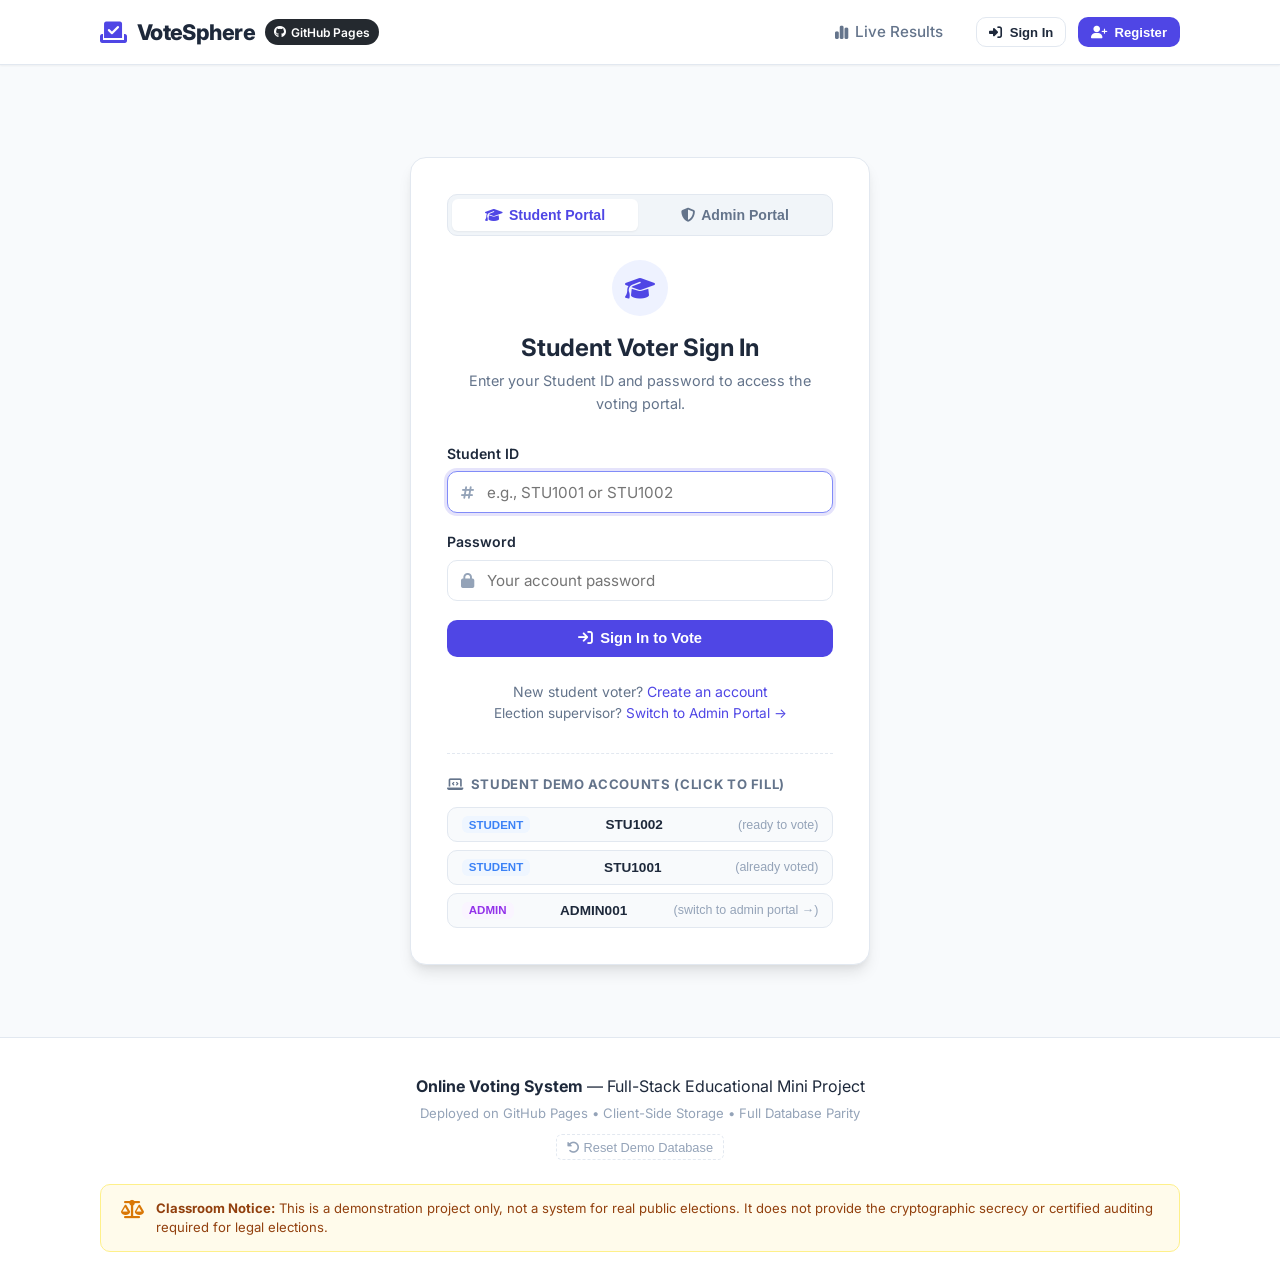
==== index.html @ 562f5e63 "Deploy full Online Voting System on GitHub Pages via index.html and .nojekyll" ====
<!DOCTYPE html>
<html lang="en">
<head>
    <meta charset="UTF-8">
    <meta name="viewport" content="width=device-width, initial-scale=1.0">
    <title>Online Voting System - GitHub Pages Edition</title>
    <!-- Google Fonts -->
    <link rel="preconnect" href="https://fonts.googleapis.com">
    <link rel="preconnect" href="https://fonts.gstatic.com" crossorigin>
    <link href="https://fonts.googleapis.com/css2?family=Inter:wght@300;400;500;600;700;800&display=swap" rel="stylesheet">
    <!-- Font Awesome Icons -->
    <link rel="stylesheet" href="https://cdnjs.cloudflare.com/ajax/libs/font-awesome/6.4.0/css/all.min.css">
    <!-- Main Stylesheet -->
    <link rel="stylesheet" href="static/css/style.css">
    <style>
        /* Single Page Application View Management */
        .spa-view {
            display: none;
            animation: fadeIn 0.25s ease-in-out;
        }
        .spa-view.active {
            display: block;
        }
        .portal-switch-tabs {
            display: flex;
            background: #f1f5f9;
            padding: 4px;
            border-radius: var(--radius-md);
            margin-bottom: 1.5rem;
            gap: 4px;
        }
        .portal-tab-btn {
            flex: 1;
            text-align: center;
            padding: 8px 12px;
            font-size: 0.88rem;
            font-weight: 600;
            border-radius: var(--radius-sm);
            color: var(--text-secondary);
            cursor: pointer;
            border: none;
            background: transparent;
            transition: all 0.15s ease;
            text-decoration: none;
            display: inline-flex;
            align-items: center;
            justify-content: center;
            gap: 6px;
        }
        .portal-tab-btn.active {
            background: #ffffff;
            color: var(--primary);
            box-shadow: var(--shadow-sm);
        }
        .github-badge {
            background: #24292f;
            color: #ffffff;
            font-size: 0.75rem;
            font-weight: 600;
            padding: 0.2rem 0.55rem;
            border-radius: var(--radius-full);
            display: inline-flex;
            align-items: center;
            gap: 0.35rem;
        }
        .btn-reset-db {
            background: transparent;
            border: 1px dashed var(--border-color);
            color: var(--text-muted);
            font-size: 0.8rem;
            padding: 0.3rem 0.65rem;
            border-radius: var(--radius-sm);
            cursor: pointer;
        }
        .btn-reset-db:hover {
            color: var(--danger);
            border-color: var(--danger);
            background: var(--danger-light);
        }
        .cursor-pointer {
            cursor: pointer;
        }
    </style>
</head>
<body>

    <!-- Header & Navigation -->
    <header class="navbar">
        <div class="nav-container">
            <a href="javascript:void(0)" onclick="app.navigate('polls')" class="nav-brand">
                <i class="fa-solid fa-check-to-slot brand-icon"></i>
                <span class="brand-text">VoteSphere</span>
                <span class="github-badge"><i class="fa-brands fa-github"></i> GitHub Pages</span>
            </a>

            <button class="nav-toggle" id="navToggle" aria-label="Toggle navigation" onclick="app.toggleMobileMenu()">
                <i class="fa-solid fa-bars"></i>
            </button>

            <nav class="nav-menu" id="navMenu">
                <ul class="nav-links">
                    <li id="nav-item-polls" style="display:none;">
                        <a href="javascript:void(0)" onclick="app.navigate('polls')" class="nav-link" id="nav-link-polls">
                            <i class="fa-solid fa-box-archive"></i> Polls & Ballots
                        </a>
                    </li>
                    <li>
                        <a href="javascript:void(0)" onclick="app.navigate('results')" class="nav-link" id="nav-link-results">
                            <i class="fa-solid fa-chart-simple"></i> Live Results
                        </a>
                    </li>
                    <li id="nav-item-admin" style="display:none;">
                        <a href="javascript:void(0)" onclick="app.navigate('admin')" class="nav-link nav-link-admin" id="nav-link-admin">
                            <i class="fa-solid fa-shield-halved"></i> Admin Panel
                        </a>
                    </li>
                </ul>

                <div class="nav-user-actions" id="navUserActions">
                    <!-- Populated dynamically by JavaScript -->
                </div>
            </nav>
        </div>
    </header>

    <!-- Main Content Area -->
    <main class="main-content">
        <div class="container">
            <!-- Flash Notification Alerts -->
            <div class="flash-container" id="flashContainer"></div>

            <!-- ========================================================= -->
            <!-- VIEW 1: STUDENT LOGIN                                    -->
            <!-- ========================================================= -->
            <div id="view-login" class="spa-view active">
                <div class="auth-wrapper">
                    <div class="auth-card">
                        <div class="portal-switch-tabs">
                            <button type="button" class="portal-tab-btn active" onclick="app.navigate('login')">
                                <i class="fa-solid fa-graduation-cap"></i> Student Portal
                            </button>
                            <button type="button" class="portal-tab-btn" onclick="app.navigate('admin-login')">
                                <i class="fa-solid fa-shield-halved"></i> Admin Portal
                            </button>
                        </div>

                        <div class="auth-header">
                            <div class="auth-icon-circle">
                                <i class="fa-solid fa-graduation-cap"></i>
                            </div>
                            <h2>Student Voter Sign In</h2>
                            <p>Enter your Student ID and password to access the voting portal.</p>
                        </div>

                        <form class="auth-form" onsubmit="event.preventDefault(); app.handleLogin('voter');">
                            <div class="form-group">
                                <label for="login_student_id" class="form-label">Student ID</label>
                                <div class="input-with-icon">
                                    <i class="fa-solid fa-hashtag input-icon"></i>
                                    <input type="text" id="login_student_id" class="form-control" placeholder="e.g., STU1001 or STU1002" required autofocus>
                                </div>
                            </div>

                            <div class="form-group">
                                <label for="login_password" class="form-label">Password</label>
                                <div class="input-with-icon">
                                    <i class="fa-solid fa-lock input-icon"></i>
                                    <input type="password" id="login_password" class="form-control" placeholder="Your account password" required>
                                </div>
                            </div>

                            <button type="submit" class="btn btn-primary btn-block">
                                <i class="fa-solid fa-arrow-right-to-bracket"></i> Sign In to Vote
                            </button>
                        </form>

                        <div class="auth-footer">
                            <p>New student voter? <a href="javascript:void(0)" onclick="app.navigate('register')">Create an account</a></p>
                            <p class="mt-2 text-muted" style="font-size: 0.85rem;">Election supervisor? <a href="javascript:void(0)" onclick="app.navigate('admin-login')">Switch to Admin Portal &rarr;</a></p>
                        </div>

                        <!-- Quick Demo Accounts -->
                        <div class="demo-accounts-card">
                            <div class="demo-header">
                                <i class="fa-solid fa-laptop-code"></i>
                                <span>Student Demo Accounts (Click to Fill)</span>
                            </div>
                            <div class="demo-buttons">
                                <button type="button" class="btn-demo-pill" onclick="app.fillCredentials('STU1002', 'voter123')">
                                    <span class="pill-role voter-pill">Student</span>
                                    <span class="pill-id">STU1002</span>
                                    <span class="pill-pw">(ready to vote)</span>
                                </button>
                                <button type="button" class="btn-demo-pill" onclick="app.fillCredentials('STU1001', 'voter123')">
                                    <span class="pill-role voter-pill">Student</span>
                                    <span class="pill-id">STU1001</span>
                                    <span class="pill-pw">(already voted)</span>
                                </button>
                                <button type="button" class="btn-demo-pill" onclick="app.navigate('admin-login')">
                                    <span class="pill-role admin-pill">Admin</span>
                                    <span class="pill-id">ADMIN001</span>
                                    <span class="pill-pw">(switch to admin portal &rarr;)</span>
                                </button>
                            </div>
                        </div>
                    </div>
                </div>
            </div>

            <!-- ========================================================= -->
            <!-- VIEW 2: ADMIN LOGIN                                      -->
            <!-- ========================================================= -->
            <div id="view-admin-login" class="spa-view">
                <div class="auth-wrapper">
                    <div class="auth-card" style="border-top: 4px solid #7e22ce;">
                        <div class="portal-switch-tabs">
                            <button type="button" class="portal-tab-btn" onclick="app.navigate('login')">
                                <i class="fa-solid fa-graduation-cap"></i> Student Portal
                            </button>
                            <button type="button" class="portal-tab-btn active" onclick="app.navigate('admin-login')">
                                <i class="fa-solid fa-shield-halved"></i> Admin Portal
                            </button>
                        </div>

                        <div class="auth-header">
                            <div class="auth-icon-circle" style="background: #faf5ff; color: #7e22ce;">
                                <i class="fa-solid fa-shield-halved"></i>
                            </div>
                            <h2>Administrator Sign In</h2>
                            <p>Enter administrator credentials to access the election control panel.</p>
                        </div>

                        <form class="auth-form" onsubmit="event.preventDefault(); app.handleLogin('admin');">
                            <div class="form-group">
                                <label for="admin_login_id" class="form-label">Admin ID</label>
                                <div class="input-with-icon">
                                    <i class="fa-solid fa-user-shield input-icon"></i>
                                    <input type="text" id="admin_login_id" class="form-control" placeholder="e.g., ADMIN001" value="ADMIN001" required>
                                </div>
                            </div>

                            <div class="form-group">
                                <label for="admin_login_password" class="form-label">Admin Password</label>
                                <div class="input-with-icon">
                                    <i class="fa-solid fa-lock input-icon"></i>
                                    <input type="password" id="admin_login_password" class="form-control" placeholder="Enter admin password" value="admin123" required>
                                </div>
                            </div>

                            <button type="submit" class="btn btn-secondary btn-block" style="background:#7e22ce; color:#fff;">
                                <i class="fa-solid fa-lock-open"></i> Sign In to Admin Panel
                            </button>
                        </form>

                        <div class="demo-accounts-card">
                            <div class="demo-header">
                                <i class="fa-solid fa-laptop-code"></i>
                                <span>Default Admin Account (1-Click Fill)</span>
                            </div>
                            <button type="button" class="btn-demo-pill" onclick="app.fillAdminCredentials('ADMIN001', 'admin123')">
                                <span class="pill-role admin-pill">Admin</span>
                                <span class="pill-id">ADMIN001</span>
                                <span class="pill-pw">(password: admin123)</span>
                            </button>
                        </div>
                    </div>
                </div>
            </div>

            <!-- ========================================================= -->
            <!-- VIEW 3: VOTER REGISTRATION                               -->
            <!-- ========================================================= -->
            <div id="view-register" class="spa-view">
                <div class="auth-wrapper">
                    <div class="auth-card">
                        <div class="auth-header">
                            <div class="auth-icon-circle">
                                <i class="fa-solid fa-id-card"></i>
                            </div>
                            <h2>Register as a Student Voter</h2>
                            <p>Create your student voting account with a unique ID.</p>
                        </div>

                        <form class="auth-form" onsubmit="event.preventDefault(); app.handleRegister();">
                            <div class="form-group">
                                <label for="reg_name" class="form-label">Full Name *</label>
                                <div class="input-with-icon">
                                    <i class="fa-regular fa-user input-icon"></i>
                                    <input type="text" id="reg_name" class="form-control" placeholder="e.g., David Miller" required>
                                </div>
                            </div>

                            <div class="form-group">
                                <label for="reg_student_id" class="form-label">Student ID *</label>
                                <div class="input-with-icon">
                                    <i class="fa-solid fa-hashtag input-icon"></i>
                                    <input type="text" id="reg_student_id" class="form-control" placeholder="e.g., STU2050" required>
                                </div>
                                <small class="form-hint">Used as your unique sign in credential across all elections.</small>
                            </div>

                            <div class="form-group">
                                <label for="reg_password" class="form-label">Password *</label>
                                <div class="input-with-icon">
                                    <i class="fa-solid fa-lock input-icon"></i>
                                    <input type="password" id="reg_password" class="form-control" placeholder="At least 6 characters" minlength="6" required>
                                </div>
                            </div>

                            <div class="form-group">
                                <label for="reg_confirm_password" class="form-label">Confirm Password *</label>
                                <div class="input-with-icon">
                                    <i class="fa-solid fa-shield-halved input-icon"></i>
                                    <input type="password" id="reg_confirm_password" class="form-control" placeholder="Re-enter password" minlength="6" required>
                                </div>
                            </div>

                            <button type="submit" class="btn btn-primary btn-block">
                                <i class="fa-solid fa-user-plus"></i> Complete Registration
                            </button>
                        </form>

                        <div class="auth-footer">
                            <p>Already registered? <a href="javascript:void(0)" onclick="app.navigate('login')">Sign In here</a></p>
                        </div>
                    </div>
                </div>
            </div>

            <!-- ========================================================= -->
            <!-- VIEW 4: POLLS LISTING                                    -->
            <!-- ========================================================= -->
            <div id="view-polls" class="spa-view">
                <div class="page-header">
                    <div>
                        <h1 class="page-title"><i class="fa-solid fa-box-archive"></i> Campus Elections</h1>
                        <p class="page-subtitle">Review active elections, explore candidate platforms, and cast your official ballot.</p>
                    </div>
                </div>

                <div class="polls-grid" id="pollsGrid">
                    <!-- Populated dynamically by JavaScript -->
                </div>
            </div>

            <!-- ========================================================= -->
            <!-- VIEW 5: BALLOT VOTING                                    -->
            <!-- ========================================================= -->
            <div id="view-ballot" class="spa-view">
                <div class="ballot-wrapper">
                    <div class="ballot-breadcrumb">
                        <a href="javascript:void(0)" onclick="app.navigate('polls')" class="back-link">
                            <i class="fa-solid fa-arrow-left"></i> Back to all elections
                        </a>
                    </div>

                    <div class="ballot-header-card" id="ballotHeaderCard">
                        <!-- Populated dynamically by JavaScript -->
                    </div>

                    <form id="spaBallotForm" onsubmit="event.preventDefault(); app.handleCastVote();">
                        <div class="candidates-grid" id="ballotCandidatesGrid">
                            <!-- Populated dynamically by JavaScript -->
                        </div>

                        <div class="ballot-submit-bar" id="ballotSubmitBar">
                            <button type="submit" class="btn btn-primary btn-lg" id="submitBallotBtn">
                                <i class="fa-solid fa-check-to-slot"></i> Confirm & Cast Ballot
                            </button>
                        </div>
                    </form>
                </div>
            </div>

            <!-- ========================================================= -->
            <!-- VIEW 6: LIVE RESULTS                                     -->
            <!-- ========================================================= -->
            <div id="view-results" class="spa-view">
                <div class="results-page">
                    <div class="page-header results-header">
                        <div>
                            <h1 class="page-title"><i class="fa-solid fa-chart-column"></i> Election Results</h1>
                            <p class="page-subtitle">Real-time vote tallies and candidate standing across campus elections.</p>
                        </div>

                        <div class="poll-selector-wrapper">
                            <label for="resultsPollSelect" class="form-label mb-1">Select Election:</label>
                            <select id="resultsPollSelect" class="form-control poll-select" onchange="app.renderResults(parseInt(this.value))">
                                <!-- Populated dynamically by JavaScript -->
                            </select>
                        </div>
                    </div>

                    <div class="stats-grid mb-4" id="resultsStatsGrid">
                        <!-- Populated dynamically by JavaScript -->
                    </div>

                    <div class="results-card">
                        <div class="results-card-header">
                            <h2>Candidate Standings</h2>
                            <span class="text-muted" id="resultsTotalSubtitle">Total: 0 votes</span>
                        </div>
                        <div class="results-list" id="resultsCandidatesList">
                            <!-- Populated dynamically by JavaScript -->
                        </div>
                    </div>

                    <div class="results-footer-bar">
                        <button type="button" class="btn btn-outline" onclick="app.navigate('polls')">
                            <i class="fa-solid fa-arrow-left"></i> View All Elections
                        </button>
                    </div>
                </div>
            </div>

            <!-- ========================================================= -->
            <!-- VIEW 7: ADMINISTRATOR DASHBOARD                          -->
            <!-- ========================================================= -->
            <div id="view-admin" class="spa-view">
                <div class="admin-dashboard">
                    <div class="page-header">
                        <div>
                            <h1 class="page-title"><i class="fa-solid fa-shield-halved"></i> Administrator Dashboard</h1>
                            <p class="page-subtitle">Manage campus polls, add election names and candidates manually, monitor turnout.</p>
                        </div>
                        <div class="header-action">
                            <span class="badge badge-admin"><i class="fa-solid fa-lock"></i> Admin Mode</span>
                        </div>
                    </div>

                    <!-- PROMINENT SEPARATE ACTION BUTTONS BAR -->
                    <div class="admin-action-toolbar mb-4">
                        <div class="toolbar-info">
                            <h3><i class="fa-solid fa-sliders"></i> Quick Actions</h3>
                            <p>Use the separate buttons below to manually add new election names or candidate details.</p>
                        </div>
                        <div class="toolbar-buttons">
                            <!-- SEPARATE BUTTON 1: Add Election Name -->
                            <button type="button" class="btn btn-primary btn-lg" onclick="app.openModal('electionModal')">
                                <i class="fa-solid fa-folder-plus"></i> + Add Election Name
                            </button>

                            <!-- SEPARATE BUTTON 2: Add Candidate Details -->
                            <button type="button" class="btn btn-secondary btn-lg" onclick="app.openModal('candidateModal')">
                                <i class="fa-solid fa-user-plus"></i> + Add Candidate Details
                            </button>
                        </div>
                    </div>

                    <!-- KPI Metric Cards -->
                    <div class="stats-grid mb-4" id="adminMetricsGrid">
                        <!-- Populated dynamically by JavaScript -->
                    </div>

                    <!-- Table 1: Manage Election Polls -->
                    <div class="admin-card mb-4">
                        <div class="admin-card-header d-flex-between">
                            <div class="header-title-group">
                                <h3><i class="fa-solid fa-list-check"></i> Campus Elections & Polls</h3>
                                <span class="text-muted">Manage active and completed election polls</span>
                            </div>
                            <button type="button" class="btn btn-primary btn-sm" onclick="app.openModal('electionModal')">
                                <i class="fa-solid fa-plus"></i> Add Election
                            </button>
                        </div>
                        <div class="table-responsive">
                            <table class="data-table">
                                <thead>
                                    <tr>
                                        <th>ID</th>
                                        <th>Election Name / Title</th>
                                        <th>Status</th>
                                        <th>Voting Window</th>
                                        <th>Results</th>
                                        <th>Actions</th>
                                    </tr>
                                </thead>
                                <tbody id="adminPollsTableBody">
                                    <!-- Populated dynamically by JavaScript -->
                                </tbody>
                            </table>
                        </div>
                    </div>

                    <!-- Table 2: Registered Candidates -->
                    <div class="admin-card mb-4">
                        <div class="admin-card-header d-flex-between">
                            <div class="header-title-group">
                                <h3><i class="fa-solid fa-address-book"></i> Registered Candidates</h3>
                                <span class="text-muted">Candidates appearing on the voters' ballot</span>
                            </div>
                            <button type="button" class="btn btn-secondary btn-sm" onclick="app.openModal('candidateModal')">
                                <i class="fa-solid fa-plus"></i> Add Candidate
                            </button>
                        </div>
                        <div class="table-responsive">
                            <table class="data-table">
                                <thead>
                                    <tr>
                                        <th>ID</th>
                                        <th>Candidate Name</th>
                                        <th>Assigned Election</th>
                                        <th>Platform / Statement</th>
                                        <th>Actions</th>
                                    </tr>
                                </thead>
                                <tbody id="adminCandidatesTableBody">
                                    <!-- Populated dynamically by JavaScript -->
                                </tbody>
                            </table>
                        </div>
                    </div>

                    <!-- Table 3: Registered Student Voters -->
                    <div class="admin-card mb-4">
                        <div class="admin-card-header">
                            <h3><i class="fa-solid fa-user-check"></i> Registered Student Voters</h3>
                        </div>
                        <div class="table-responsive">
                            <table class="data-table">
                                <thead>
                                    <tr>
                                        <th>User ID</th>
                                        <th>Student ID</th>
                                        <th>Voter Full Name</th>
                                        <th>Total Ballots Cast</th>
                                    </tr>
                                </thead>
                                <tbody id="adminVotersTableBody">
                                    <!-- Populated dynamically by JavaScript -->
                                </tbody>
                            </table>
                        </div>
                    </div>
                </div>
            </div>
        </div>
    </main>

    <!-- ============================================================= -->
    <!-- MODAL 1: ADD ELECTION NAME MANUALLY                           -->
    <!-- ============================================================= -->
    <div class="modal-backdrop" id="electionModal" role="dialog" aria-modal="true">
        <div class="modal-dialog">
            <div class="modal-header">
                <div class="modal-title-wrap">
                    <div class="modal-icon-circle modal-icon-primary">
                        <i class="fa-solid fa-folder-plus"></i>
                    </div>
                    <div>
                        <h3>Add Election Name</h3>
                        <p class="modal-subtitle">Manually define an election title and voting schedule.</p>
                    </div>
                </div>
                <button type="button" class="modal-close" onclick="app.closeModal('electionModal')">&times;</button>
            </div>

            <form onsubmit="event.preventDefault(); app.handleAddPoll();">
                <div class="modal-body">
                    <div class="form-group">
                        <label for="new_poll_title" class="form-label">Election Name / Title *</label>
                        <input type="text" id="new_poll_title" class="form-control" placeholder="e.g., Computer Science Dept Representative 2026" required>
                    </div>

                    <div class="form-row">
                        <div class="form-group col">
                            <label for="new_poll_start" class="form-label">Voting Starts</label>
                            <input type="text" id="new_poll_start" class="form-control" placeholder="YYYY-MM-DD HH:MM:SS">
                            <small class="form-hint">Leave blank for current time</small>
                        </div>
                        <div class="form-group col">
                            <label for="new_poll_end" class="form-label">Voting Ends</label>
                            <input type="text" id="new_poll_end" class="form-control" placeholder="YYYY-MM-DD HH:MM:SS">
                            <small class="form-hint">Closing deadline</small>
                        </div>
                    </div>

                    <div class="form-group">
                        <label for="new_poll_status" class="form-label">Initial Status</label>
                        <select id="new_poll_status" class="form-control">
                            <option value="active" selected>Active (Voting Immediately Open)</option>
                            <option value="closed">Closed (Voting Inactive)</option>
                        </select>
                    </div>
                </div>

                <div class="modal-footer">
                    <button type="button" class="btn btn-outline" onclick="app.closeModal('electionModal')">Cancel</button>
                    <!-- SEPARATE SUBMIT BUTTON FOR ELECTION -->
                    <button type="submit" class="btn btn-primary">
                        <i class="fa-solid fa-check"></i> Save & Launch Election
                    </button>
                </div>
            </form>
        </div>
    </div>

    <!-- ============================================================= -->
    <!-- MODAL 2: ADD CANDIDATE DETAILS MANUALLY                       -->
    <!-- ============================================================= -->
    <div class="modal-backdrop" id="candidateModal" role="dialog" aria-modal="true">
        <div class="modal-dialog">
            <div class="modal-header">
                <div class="modal-title-wrap">
                    <div class="modal-icon-circle modal-icon-secondary">
                        <i class="fa-solid fa-user-plus"></i>
                    </div>
                    <div>
                        <h3>Add Candidate Details</h3>
                        <p class="modal-subtitle">Manually register a candidate and their campaign manifesto.</p>
                    </div>
                </div>
                <button type="button" class="modal-close" onclick="app.closeModal('candidateModal')">&times;</button>
            </div>

            <form onsubmit="event.preventDefault(); app.handleAddCandidate();">
                <div class="modal-body">
                    <div class="form-group">
                        <label for="new_cand_poll_id" class="form-label">Select Election *</label>
                        <select id="new_cand_poll_id" class="form-control" required>
                            <!-- Populated dynamically -->
                        </select>
                    </div>

                    <div class="form-group">
                        <label for="new_cand_name" class="form-label">Candidate Full Name *</label>
                        <input type="text" id="new_cand_name" class="form-control" placeholder="e.g., Jennifer Lawrence" required>
                    </div>

                    <div class="form-group">
                        <label for="new_cand_desc" class="form-label">Campaign Manifesto / Platform</label>
                        <textarea id="new_cand_desc" class="form-control" rows="3" placeholder="Key campaign pledges, vision, or background qualifications..."></textarea>
                    </div>
                </div>

                <div class="modal-footer">
                    <button type="button" class="btn btn-outline" onclick="app.closeModal('candidateModal')">Cancel</button>
                    <!-- SEPARATE SUBMIT BUTTON FOR CANDIDATE -->
                    <button type="submit" class="btn btn-secondary">
                        <i class="fa-solid fa-user-check"></i> Save Candidate Details
                    </button>
                </div>
            </form>
        </div>
    </div>

    <!-- Footer with Mandatory Educational Disclaimer -->
    <footer class="footer">
        <div class="container footer-content">
            <div class="footer-info">
                <p class="project-title"><strong>Online Voting System</strong> &mdash; Full-Stack Educational Mini Project</p>
                <p class="tech-stack">Deployed on GitHub Pages &bull; Client-Side Storage &bull; Full Database Parity</p>
                <div style="margin-top: 0.6rem;">
                    <button type="button" class="btn-reset-db" onclick="app.resetDatabase()">
                        <i class="fa-solid fa-rotate-left"></i> Reset Demo Database
                    </button>
                </div>
            </div>
            <div class="disclaimer-box">
                <i class="fa-solid fa-scale-balanced disclaimer-icon"></i>
                <p><strong>Classroom Notice:</strong> This is a demonstration project only, not a system for real public elections. It does not provide the cryptographic secrecy or certified auditing required for legal elections.</p>
            </div>
        </div>
    </footer>

    <!-- Interactive Client-side Application Controller -->
    <script>
    /**
     * Online Voting System - GitHub Pages Client Controller
     * Implements full database parity (users, polls, candidates, votes)
     * using localStorage so the app runs 100% on GitHub Pages without a server!
     */
    const STORAGE_KEY = 'votesphere_github_db_v1';

    const defaultData = {
        users: [
            { id: 1, name: "System Administrator", student_id: "ADMIN001", password: "admin123", role: "admin" },
            { id: 2, name: "Alice Johnson", student_id: "STU1001", password: "voter123", role: "voter" },
            { id: 3, name: "Bob Smith", student_id: "STU1002", password: "voter123", role: "voter" }
        ],
        polls: [
            { id: 1, title: "Student Council President Election 2026", start_time: "2026-10-01 09:00:00", end_time: "2026-11-15 17:00:00", status: "active" },
            { id: 2, title: "Campus Sports Representative Election", start_time: "2026-10-01 09:00:00", end_time: "2026-11-20 17:00:00", status: "active" }
        ],
        candidates: [
            { id: 1, name: "Alex Rivera", description: "Focuses on campus sustainability, 24/7 study rooms, and student mental health initiatives.", poll_id: 1 },
            { id: 2, name: "Maya Chen", description: "Advocates for improved campus Wi-Fi infrastructure, gym upgrades, and transparent club funding.", poll_id: 1 },
            { id: 3, name: "Jordan Taylor", description: "Committed to expanding cafeteria food varieties and hosting inter-college cultural fests.", poll_id: 1 },
            { id: 4, name: "Marcus Vance", description: "Varsity basketball captain with a plan to introduce weekend intramural tournaments for all students.", poll_id: 2 },
            { id: 5, name: "Elena Rostova", description: "Badminton club lead focusing on new fitness equipment and self-defense workshops.", poll_id: 2 }
        ],
        votes: [
            { id: 1, voter_id: 2, candidate_id: 1, poll_id: 1, timestamp: "2026-10-29 12:00:00" }
        ]
    };

    class VotingApp {
        constructor() {
            this.currentUser = null;
            this.selectedPollId = 1;
            this.currentView = 'login';
            this.initDatabase();
            this.initSession();
        }

        initDatabase() {
            const raw = localStorage.getItem(STORAGE_KEY);
            if (!raw) {
                this.db = JSON.parse(JSON.stringify(defaultData));
                this.saveDatabase();
            } else {
                try {
                    this.db = JSON.parse(raw);
                } catch(e) {
                    this.db = JSON.parse(JSON.stringify(defaultData));
                    this.saveDatabase();
                }
            }
        }

        saveDatabase() {
            localStorage.setItem(STORAGE_KEY, JSON.stringify(this.db));
        }

        resetDatabase() {
            if (confirm("Reset the demo database back to clean classroom initial state? All custom added candidates and new votes will be cleared.")) {
                this.db = JSON.parse(JSON.stringify(defaultData));
                this.saveDatabase();
                this.showFlash("Demo database restored to default sample data.", "info");
                this.refreshCurrentView();
            }
        }

        initSession() {
            const stored = sessionStorage.getItem('votesphere_session_user');
            if (stored) {
                try {
                    this.currentUser = JSON.parse(stored);
                } catch(e) {
                    this.currentUser = null;
                }
            }
            this.updateNavbar();
            if (this.currentUser) {
                if (this.currentUser.role === 'admin') {
                    this.navigate('admin');
                } else {
                    this.navigate('polls');
                }
            } else {
                this.navigate('login');
            }
        }

        updateNavbar() {
            const userActions = document.getElementById('navUserActions');
            const navPolls = document.getElementById('nav-item-polls');
            const navAdmin = document.getElementById('nav-item-admin');

            if (this.currentUser) {
                navPolls.style.display = 'block';
                if (this.currentUser.role === 'admin') {
                    navAdmin.style.display = 'block';
                } else {
                    navAdmin.style.display = 'none';
                }

                userActions.innerHTML = `
                    <div class="user-pill">
                        <i class="fa-regular fa-circle-user"></i>
                        <span class="user-name">${this.escapeHtml(this.currentUser.name)}</span>
                        <span class="role-badge role-${this.currentUser.role}">${this.currentUser.role.toUpperCase()}</span>
                    </div>
                    <button type="button" class="btn btn-outline-danger btn-sm" onclick="app.logout()">
                        <i class="fa-solid fa-arrow-right-from-bracket"></i> Sign Out
                    </button>
                `;
            } else {
                navPolls.style.display = 'none';
                navAdmin.style.display = 'none';

                userActions.innerHTML = `
                    <button type="button" class="btn btn-outline btn-sm" onclick="app.navigate('login')">
                        <i class="fa-solid fa-right-to-bracket"></i> Sign In
                    </button>
                    <button type="button" class="btn btn-primary btn-sm" onclick="app.navigate('register')">
                        <i class="fa-solid fa-user-plus"></i> Register
                    </button>
                `;
            }
        }

        navigate(viewId, param = null) {
            document.querySelectorAll('.spa-view').forEach(el => el.classList.remove('active'));
            document.querySelectorAll('.nav-link').forEach(el => el.classList.remove('active'));

            const target = document.getElementById('view-' + viewId);
            if (target) {
                target.classList.add('active');
                this.currentView = viewId;
                window.scrollTo({ top: 0, behavior: 'smooth' });
            }

            const navLink = document.getElementById('nav-link-' + viewId);
            if (navLink) navLink.classList.add('active');

            if (viewId === 'polls') this.renderPolls();
            if (viewId === 'ballot') this.renderBallot(param);
            if (viewId === 'results') this.renderResults(param || this.selectedPollId);
            if (viewId === 'admin') this.renderAdmin();
        }

        refreshCurrentView() {
            this.navigate(this.currentView, this.selectedPollId);
        }

        showFlash(message, category = 'info') {
            const container = document.getElementById('flashContainer');
            const iconMap = {
                success: 'fa-circle-check',
                danger: 'fa-circle-xmark',
                warning: 'fa-triangle-exclamation',
                info: 'fa-circle-info'
            };
            const alertDiv = document.createElement('div');
            alertDiv.className = `alert alert-${category}`;
            alertDiv.innerHTML = `
                <div class="alert-icon"><i class="fa-solid ${iconMap[category] || 'fa-circle-info'}"></i></div>
                <div class="alert-message">${this.escapeHtml(message)}</div>
                <button type="button" class="alert-close" onclick="this.parentElement.remove()">&times;</button>
            `;
            container.appendChild(alertDiv);
            setTimeout(() => {
                alertDiv.style.opacity = '0';
                setTimeout(() => alertDiv.remove(), 400);
            }, 6000);
        }

        fillCredentials(id, pw) {
            document.getElementById('login_student_id').value = id;
            document.getElementById('login_password').value = pw;
            this.handleLogin('voter');
        }

        fillAdminCredentials(id, pw) {
            document.getElementById('admin_login_id').value = id;
            document.getElementById('admin_login_password').value = pw;
            this.handleLogin('admin');
        }

        handleLogin(expectedRole) {
            const idInput = expectedRole === 'admin' ? document.getElementById('admin_login_id') : document.getElementById('login_student_id');
            const pwInput = expectedRole === 'admin' ? document.getElementById('admin_login_password') : document.getElementById('login_password');

            const id = idInput.value.trim().toUpperCase();
            const pw = pwInput.value.trim();

            const user = this.db.users.find(u => u.student_id.toUpperCase() === id && u.password === pw);

            if (!user) {
                this.showFlash("Invalid credentials. Please check your ID and Password.", "danger");
                return;
            }

            if (expectedRole === 'admin' && user.role !== 'admin') {
                this.showFlash("Access denied. Administrator privileges required.", "danger");
                return;
            }

            this.currentUser = user;
            sessionStorage.setItem('votesphere_session_user', JSON.stringify(user));
            this.updateNavbar();
            this.showFlash(`Welcome, ${user.name}! You are signed in.`, "success");

            if (user.role === 'admin') {
                this.navigate('admin');
            } else {
                this.navigate('polls');
            }
        }

        handleRegister() {
            const name = document.getElementById('reg_name').value.trim();
            const studentId = document.getElementById('reg_student_id').value.trim().toUpperCase();
            const pw = document.getElementById('reg_password').value;
            const confirmPw = document.getElementById('reg_confirm_password').value;

            if (pw !== confirmPw) {
                this.showFlash("Passwords do not match. Please verify.", "danger");
                return;
            }

            if (this.db.users.some(u => u.student_id.toUpperCase() === studentId)) {
                this.showFlash("A student with this ID is already registered. Please sign in.", "warning");
                this.navigate('login');
                return;
            }

            const newUser = {
                id: this.db.users.length + 1,
                name: name,
                student_id: studentId,
                password: pw,
                role: 'voter'
            };

            this.db.users.push(newUser);
            this.saveDatabase();
            this.showFlash("Registration successful! You can now sign in and vote.", "success");
            this.navigate('login');
            document.getElementById('login_student_id').value = studentId;
        }

        logout() {
            this.currentUser = null;
            sessionStorage.removeItem('votesphere_session_user');
            this.updateNavbar();
            this.showFlash("You have signed out successfully.", "info");
            this.navigate('login');
        }

        renderPolls() {
            const grid = document.getElementById('pollsGrid');
            if (!this.db.polls.length) {
                grid.innerHTML = `
                    <div class="empty-state-card" style="grid-column: 1/-1;">
                        <i class="fa-solid fa-folder-open empty-icon"></i>
                        <h3>No Polls Available</h3>
                        <p>An administrator has not scheduled any elections yet.</p>
                    </div>`;
                return;
            }

            const voterId = this.currentUser ? this.currentUser.id : null;

            grid.innerHTML = this.db.polls.map(poll => {
                const candCount = this.db.candidates.filter(c => c.poll_id === poll.id).length;
                const hasVoted = voterId && this.db.votes.some(v => v.voter_id === voterId && v.poll_id === poll.id);

                return `
                <div class="poll-card ${poll.status === 'closed' ? 'poll-card-closed' : ''}">
                    <div class="poll-card-header">
                        <span class="status-badge status-${poll.status}">
                            <i class="fa-solid fa-circle status-dot"></i> ${poll.status.toUpperCase()}
                        </span>
                        ${hasVoted ? '<span class="badge badge-success"><i class="fa-solid fa-check"></i> You Voted</span>' :
                          (poll.status === 'active' ? '<span class="badge badge-warning"><i class="fa-solid fa-hourglass-half"></i> Vote Pending</span>' : '')}
                    </div>

                    <h2 class="poll-card-title">${this.escapeHtml(poll.title)}</h2>

                    <div class="poll-meta-list">
                        <div class="poll-meta-item">
                            <i class="fa-solid fa-users"></i>
                            <span>Candidates: <strong>${candCount}</strong></span>
                        </div>
                        <div class="poll-meta-item">
                            <i class="fa-regular fa-calendar-check"></i>
                            <span>Ends: ${poll.end_time}</span>
                        </div>
                    </div>

                    <div class="poll-card-actions">
                        ${poll.status === 'active' && !hasVoted ? `
                            <button type="button" class="btn btn-primary btn-block" onclick="app.navigate('ballot', ${poll.id})">
                                <i class="fa-solid fa-check-to-slot"></i> Cast Your Vote
                            </button>
                        ` : hasVoted ? `
                            <button type="button" class="btn btn-outline btn-block" onclick="app.navigate('results', ${poll.id})">
                                <i class="fa-solid fa-chart-pie"></i> View Live Results
                            </button>
                        ` : `
                            <button type="button" class="btn btn-secondary btn-block" onclick="app.navigate('results', ${poll.id})">
                                <i class="fa-solid fa-lock"></i> Poll Closed &bull; View Results
                            </button>
                        `}
                    </div>
                </div>`;
            }).join('');
        }

        renderBallot(pollId) {
            const poll = this.db.polls.find(p => p.id === pollId) || this.db.polls[0];
            if (!poll) {
                this.navigate('polls');
                return;
            }
            this.selectedPollId = poll.id;
            const voterId = this.currentUser ? this.currentUser.id : null;
            const hasVoted = voterId && this.db.votes.some(v => v.voter_id === voterId && v.poll_id === poll.id);

            const headerCard = document.getElementById('ballotHeaderCard');
            headerCard.innerHTML = `
                <div class="ballot-title-row">
                    <div>
                        <span class="status-badge status-${poll.status}">${poll.status.toUpperCase()}</span>
                        <h1 class="ballot-title">${this.escapeHtml(poll.title)}</h1>
                        <p class="ballot-dates">
                            <i class="fa-regular fa-clock"></i> Election Window: ${poll.start_time} &mdash; ${poll.end_time}
                        </p>
                    </div>
                    <div>
                        <button type="button" class="btn btn-outline btn-sm" onclick="app.navigate('results', ${poll.id})">
                            <i class="fa-solid fa-chart-column"></i> Current Results
                        </button>
                    </div>
                </div>
                ${hasVoted ? `
                    <div class="alert alert-info mt-3">
                        <i class="fa-solid fa-circle-check"></i>
                        <div><strong>Ballot Cast!</strong> You have already submitted your vote in this election. In accordance with voting rules, each student is permitted only one vote per poll.</div>
                    </div>` :
                  (poll.status === 'closed' ? `
                    <div class="alert alert-warning mt-3">
                        <i class="fa-solid fa-lock"></i>
                        <div><strong>Poll Closed!</strong> Voting has ended for this election. You can review the final tallied results.</div>
                    </div>` : `
                    <div class="alert alert-info mt-3">
                        <i class="fa-solid fa-circle-info"></i>
                        <div><strong>Voting Instructions:</strong> Select your preferred candidate by clicking their card below, then press <strong>"Confirm & Cast Ballot"</strong>. Once recorded, your vote cannot be changed.</div>
                    </div>`)}
            `;

            const candidates = this.db.candidates.filter(c => c.poll_id === poll.id);
            const candGrid = document.getElementById('ballotCandidatesGrid');
            const submitBar = document.getElementById('ballotSubmitBar');

            if (!candidates.length) {
                candGrid.innerHTML = `
                    <div class="empty-state-card" style="width:100%;">
                        <i class="fa-solid fa-user-slash empty-icon"></i>
                        <h3>No Candidates Registered</h3>
                        <p>Candidates have not been published for this election yet.</p>
                    </div>`;
                submitBar.style.display = 'none';
                return;
            }

            candGrid.innerHTML = candidates.map(cand => `
                <label class="candidate-radio-card ${hasVoted || poll.status === 'closed' ? 'disabled' : ''}" for="cand_${cand.id}">
                    <input type="radio" name="candidate_id" id="cand_${cand.id}" value="${cand.id}" data-name="${this.escapeHtml(cand.name)}" ${hasVoted || poll.status === 'closed' ? 'disabled' : ''} required>
                    <div class="card-radio-custom"></div>
                    <div class="candidate-info">
                        <h3 class="candidate-name">${this.escapeHtml(cand.name)}</h3>
                        <p class="candidate-desc">${this.escapeHtml(cand.description || "No campaign statement provided.")}</p>
                    </div>
                </label>
            `).join('');

            // Highlight radio on change
            candGrid.querySelectorAll('input[type="radio"]').forEach(r => {
                r.addEventListener('change', () => {
                    candGrid.querySelectorAll('.candidate-radio-card').forEach(c => c.classList.remove('selected'));
                    if (r.checked) r.closest('.candidate-radio-card').classList.add('selected');
                });
            });

            submitBar.style.display = (!hasVoted && poll.status === 'active') ? 'block' : 'none';
        }

        handleCastVote() {
            if (!this.currentUser) {
                this.showFlash("Please sign in first to vote.", "warning");
                this.navigate('login');
                return;
            }

            const selectedRadio = document.querySelector('input[name="candidate_id"]:checked');
            if (!selectedRadio) {
                alert("Please select a candidate before submitting your ballot.");
                return;
            }

            const candidateName = selectedRadio.getAttribute('data-name');
            const candidateId = parseInt(selectedRadio.value);

            // One vote per poll verification
            const alreadyVoted = this.db.votes.some(v => v.voter_id === this.currentUser.id && v.poll_id === this.selectedPollId);
            if (alreadyVoted) {
                this.showFlash("You have ALREADY voted in this poll. Each voter is allowed only one vote.", "warning");
                this.navigate('results', this.selectedPollId);
                return;
            }

            if (!confirm(`Are you sure you want to vote for:\n\n👉 ${candidateName}\n\nImportant: Once submitted, your vote is recorded permanently in the database and cannot be modified.`)) {
                return;
            }

            const now = new Date();
            const timestamp = now.getFullYear() + "-" +
                String(now.getMonth() + 1).padStart(2, '0') + "-" +
                String(now.getDate()).padStart(2, '0') + " " +
                String(now.getHours()).padStart(2, '0') + ":" +
                String(now.getMinutes()).padStart(2, '0') + ":" +
                String(now.getSeconds()).padStart(2, '0');

            const newVote = {
                id: this.db.votes.length + 1,
                voter_id: this.currentUser.id,
                candidate_id: candidateId,
                poll_id: this.selectedPollId,
                timestamp: timestamp
            };

            this.db.votes.push(newVote);
            this.saveDatabase();
            this.showFlash(`Success! Your vote for '${candidateName}' has been officially recorded.`, "success");
            this.navigate('results', this.selectedPollId);
        }

        renderResults(pollId) {
            const select = document.getElementById('resultsPollSelect');
            select.innerHTML = this.db.polls.map(p => `
                <option value="${p.id}" ${p.id === pollId ? 'selected' : ''}>
                    ${this.escapeHtml(p.title)} (${p.status.toUpperCase()})
                </option>
            `).join('');

            const poll = this.db.polls.find(p => p.id === pollId) || this.db.polls[0];
            if (!poll) return;
            this.selectedPollId = poll.id;

            const pollVotes = this.db.votes.filter(v => v.poll_id === poll.id);
            const totalVotes = pollVotes.length;

            const statsGrid = document.getElementById('resultsStatsGrid');
            statsGrid.innerHTML = `
                <div class="stat-card">
                    <div class="stat-icon icon-blue"><i class="fa-solid fa-square-poll-vertical"></i></div>
                    <div class="stat-details">
                        <span class="stat-label">Election Title</span>
                        <h3 class="stat-value-text">${this.escapeHtml(poll.title)}</h3>
                    </div>
                </div>
                <div class="stat-card">
                    <div class="stat-icon icon-green"><i class="fa-solid fa-check-double"></i></div>
                    <div class="stat-details">
                        <span class="stat-label">Total Ballots Cast</span>
                        <h3 class="stat-value">${totalVotes}</h3>
                    </div>
                </div>
                <div class="stat-card">
                    <div class="stat-icon icon-amber"><i class="fa-solid fa-clock-rotate-left"></i></div>
                    <div class="stat-details">
                        <span class="stat-label">Status</span>
                        <h3 class="stat-value-text">
                            <span class="status-badge status-${poll.status}">${poll.status.toUpperCase()}</span>
                        </h3>
                    </div>
                </div>
            `;

            document.getElementById('resultsTotalSubtitle').innerText = `Total: ${totalVotes} vote${totalVotes !== 1 ? 's' : ''}`;

            const candidates = this.db.candidates.filter(c => c.poll_id === poll.id);
            const tallies = candidates.map(c => {
                const count = pollVotes.filter(v => v.candidate_id === c.id).length;
                const percentage = totalVotes > 0 ? ((count / totalVotes) * 100).toFixed(1) : "0.0";
                return { ...c, count, percentage };
            });

            tallies.sort((a, b) => b.count - a.count);
            const maxVotes = tallies.length ? tallies[0].count : 0;

            const list = document.getElementById('resultsCandidatesList');
            if (!tallies.length) {
                list.innerHTML = `<div class="p-4 text-center text-muted"><p>No candidates listed for this election.</p></div>`;
                return;
            }

            list.innerHTML = tallies.map((c, idx) => {
                const isLeader = c.count === maxVotes && c.count > 0;
                return `
                <div class="result-item ${isLeader ? 'leader-item' : ''}">
                    <div class="result-item-header">
                        <div class="candidate-headline">
                            <span class="rank-badge">#${idx + 1}</span>
                            <div>
                                <h3 class="result-candidate-name">
                                    ${this.escapeHtml(c.name)}
                                    ${isLeader ? `<span class="leader-badge"><i class="fa-solid fa-crown"></i> ${poll.status === 'closed' ? 'Winner' : 'Current Leader'}</span>` : ''}
                                </h3>
                                <p class="result-candidate-desc">${this.escapeHtml(c.description || "No campaign statement provided.")}</p>
                            </div>
                        </div>
                        <div class="tally-score">
                            <span class="vote-count-number">${c.count}</span>
                            <span class="vote-count-label">vote${c.count !== 1 ? 's' : ''}</span>
                            <span class="vote-percentage">(${c.percentage}%)</span>
                        </div>
                    </div>
                    <div class="progress-bar-container">
                        <div class="progress-bar-fill ${isLeader ? 'fill-leader' : ''}" style="width: ${c.percentage}%;"></div>
                    </div>
                </div>`;
            }).join('');
        }

        renderAdmin() {
            if (!this.currentUser || this.currentUser.role !== 'admin') {
                this.showFlash("Access denied. Please sign in as an Administrator.", "danger");
                this.navigate('admin-login');
                return;
            }

            const totalVoters = this.db.users.filter(u => u.role === 'voter').length;
            const totalPolls = this.db.polls.length;
            const totalVotes = this.db.votes.length;

            document.getElementById('adminMetricsGrid').innerHTML = `
                <div class="stat-card">
                    <div class="stat-icon icon-blue"><i class="fa-solid fa-users"></i></div>
                    <div class="stat-details">
                        <span class="stat-label">Registered Voters</span>
                        <h3 class="stat-value">${totalVoters}</h3>
                    </div>
                </div>
                <div class="stat-card">
                    <div class="stat-icon icon-purple"><i class="fa-solid fa-box-archive"></i></div>
                    <div class="stat-details">
                        <span class="stat-label">Total Polls</span>
                        <h3 class="stat-value">${totalPolls}</h3>
                    </div>
                </div>
                <div class="stat-card">
                    <div class="stat-icon icon-green"><i class="fa-solid fa-check-to-slot"></i></div>
                    <div class="stat-details">
                        <span class="stat-label">Total Ballots Cast</span>
                        <h3 class="stat-value">${totalVotes}</h3>
                    </div>
                </div>
            `;

            // Populate Polls Table
            const pollsBody = document.getElementById('adminPollsTableBody');
            pollsBody.innerHTML = this.db.polls.map(p => `
                <tr>
                    <td><span class="id-tag">#${p.id}</span></td>
                    <td><strong>${this.escapeHtml(p.title)}</strong></td>
                    <td><span class="status-badge status-${p.status}">${p.status.toUpperCase()}</span></td>
                    <td class="time-cell"><small><strong>Start:</strong> ${p.start_time}<br><strong>End:</strong> ${p.end_time}</small></td>
                    <td>
                        <button type="button" class="btn btn-outline btn-xs" onclick="app.navigate('results', ${p.id})">
                            <i class="fa-solid fa-chart-simple"></i> Tallies
                        </button>
                    </td>
                    <td>
                        <button type="button" class="btn ${p.status === 'active' ? 'btn-warning' : 'btn-success'} btn-xs" onclick="app.togglePollStatus(${p.id})">
                            ${p.status === 'active' ? '<i class="fa-solid fa-ban"></i> Close' : '<i class="fa-solid fa-play"></i> Re-open'}
                        </button>
                        <button type="button" class="btn btn-outline-danger btn-xs" onclick="app.deletePoll(${p.id})">
                            <i class="fa-solid fa-trash"></i>
                        </button>
                    </td>
                </tr>
            `).join('');

            // Populate Candidates Table
            const candBody = document.getElementById('adminCandidatesTableBody');
            candBody.innerHTML = this.db.candidates.map(c => {
                const poll = this.db.polls.find(p => p.id === c.poll_id);
                return `
                <tr>
                    <td><span class="id-tag">#${c.id}</span></td>
                    <td><strong>${this.escapeHtml(c.name)}</strong></td>
                    <td><span class="badge badge-subtle">${this.escapeHtml(poll ? poll.title : 'Unassigned')}</span></td>
                    <td class="desc-cell">${this.escapeHtml(c.description || "No statement")}</td>
                    <td>
                        <button type="button" class="btn btn-outline-danger btn-xs" onclick="app.deleteCandidate(${c.id})">
                            <i class="fa-solid fa-trash"></i> Delete
                        </button>
                    </td>
                </tr>`;
            }).join('');

            // Populate Voters Roster
            const votersBody = document.getElementById('adminVotersTableBody');
            const voterUsers = this.db.users.filter(u => u.role === 'voter');
            votersBody.innerHTML = voterUsers.map(v => {
                const votesCount = this.db.votes.filter(vt => vt.voter_id === v.id).length;
                return `
                <tr>
                    <td><span class="id-tag">#${v.id}</span></td>
                    <td><code>${this.escapeHtml(v.student_id)}</code></td>
                    <td>${this.escapeHtml(v.name)}</td>
                    <td><span class="badge ${votesCount > 0 ? 'badge-success' : 'badge-subtle'}">${votesCount} ballot${votesCount !== 1 ? 's' : ''}</span></td>
                </tr>`;
            }).join('');

            // Populate modal dropdown
            const modalSelect = document.getElementById('new_cand_poll_id');
            modalSelect.innerHTML = `<option value="" disabled selected>-- Choose an Election --</option>` +
                this.db.polls.map(p => `<option value="${p.id}">${this.escapeHtml(p.title)} (${p.status.toUpperCase()})</option>`).join('');
        }

        handleAddPoll() {
            const title = document.getElementById('new_poll_title').value.trim();
            if (!title) return;

            let start = document.getElementById('new_poll_start').value.trim();
            let end = document.getElementById('new_poll_end').value.trim();
            const status = document.getElementById('new_poll_status').value;

            const now = new Date();
            if (!start) start = now.toISOString().slice(0, 19).replace('T', ' ');
            if (!end) end = "2026-12-31 23:59:59";

            const newPoll = {
                id: this.db.polls.length ? Math.max(...this.db.polls.map(p => p.id)) + 1 : 1,
                title: title,
                start_time: start,
                end_time: end,
                status: status
            };

            this.db.polls.push(newPoll);
            this.saveDatabase();
            this.closeModal('electionModal');
            document.getElementById('new_poll_title').value = '';
            this.showFlash(`Election '${title}' created successfully!`, "success");
            this.renderAdmin();
        }

        handleAddCandidate() {
            const pollId = parseInt(document.getElementById('new_cand_poll_id').value);
            const name = document.getElementById('new_cand_name').value.trim();
            const desc = document.getElementById('new_cand_desc').value.trim();

            if (!pollId || !name) {
                alert("Please select an election and enter the candidate name.");
                return;
            }

            const newCand = {
                id: this.db.candidates.length ? Math.max(...this.db.candidates.map(c => c.id)) + 1 : 1,
                poll_id: pollId,
                name: name,
                description: desc
            };

            this.db.candidates.push(newCand);
            this.saveDatabase();
            this.closeModal('candidateModal');
            document.getElementById('new_cand_name').value = '';
            document.getElementById('new_cand_desc').value = '';
            this.showFlash(`Candidate '${name}' added to ballot successfully!`, "success");
            this.renderAdmin();
        }

        togglePollStatus(pollId) {
            const poll = this.db.polls.find(p => p.id === pollId);
            if (poll) {
                poll.status = poll.status === 'active' ? 'closed' : 'active';
                this.saveDatabase();
                this.showFlash(`Poll '${poll.title}' status changed to ${poll.status.toUpperCase()}.`, "info");
                this.renderAdmin();
            }
        }

        deletePoll(pollId) {
            const poll = this.db.polls.find(p => p.id === pollId);
            if (!poll) return;

            if (confirm(`Are you sure you want to delete poll '${poll.title}'? All associated candidates and cast votes will also be purged.`)) {
                this.db.polls = this.db.polls.filter(p => p.id !== pollId);
                this.db.candidates = this.db.candidates.filter(c => c.poll_id !== pollId);
                this.db.votes = this.db.votes.filter(v => v.poll_id !== pollId);
                this.saveDatabase();
                this.showFlash(`Poll '${poll.title}' deleted.`, "info");
                this.renderAdmin();
            }
        }

        deleteCandidate(candId) {
            const cand = this.db.candidates.find(c => c.id === candId);
            if (!cand) return;

            if (confirm(`Are you sure you want to remove candidate '${cand.name}'?`)) {
                this.db.candidates = this.db.candidates.filter(c => c.id !== candId);
                this.db.votes = this.db.votes.filter(v => v.candidate_id !== candId);
                this.saveDatabase();
                this.showFlash(`Candidate '${cand.name}' removed.`, "info");
                this.renderAdmin();
            }
        }

        openModal(id) {
            const modal = document.getElementById(id);
            if (modal) {
                modal.classList.add('active');
                document.body.style.overflow = 'hidden';
            }
        }

        closeModal(id) {
            const modal = document.getElementById(id);
            if (modal) {
                modal.classList.remove('active');
                document.body.style.overflow = '';
            }
        }

        toggleMobileMenu() {
            const menu = document.getElementById('navMenu');
            menu.classList.toggle('active');
        }

        escapeHtml(str) {
            if (!str) return '';
            return String(str)
                .replace(/&/g, '&amp;')
                .replace(/</g, '&lt;')
                .replace(/>/g, '&gt;')
                .replace(/"/g, '&quot;')
                .replace(/'/g, '&#39;');
        }
    }

    // Initialize application on page load
    let app;
    document.addEventListener("DOMContentLoaded", () => {
        app = new VotingApp();
    });
    </script>
</body>
</html>
---- static/css/style.css ----
/* ===================================================================
   Online Voting System - Modern, Responsive Stylesheet
   Designed for clarity, accessibility, and beginner comprehension
   =================================================================== */

:root {
    --primary: #4f46e5;
    --primary-hover: #4338ca;
    --primary-light: #eef2ff;
    --secondary: #0ea5e9;
    --secondary-hover: #0284c7;
    --success: #10b981;
    --success-light: #ecfdf5;
    --danger: #ef4444;
    --danger-light: #fef2f2;
    --warning: #f59e0b;
    --warning-light: #fffbeb;
    --info: #3b82f6;
    --info-light: #eff6ff;

    --bg-main: #f8fafc;
    --bg-card: #ffffff;
    --text-primary: #1e293b;
    --text-secondary: #64748b;
    --text-muted: #94a3b8;
    --border-color: #e2e8f0;
    --border-focus: #818cf8;

    --radius-sm: 6px;
    --radius-md: 10px;
    --radius-lg: 16px;
    --radius-full: 9999px;

    --shadow-sm: 0 1px 2px 0 rgba(0, 0, 0, 0.05);
    --shadow-md: 0 4px 6px -1px rgba(0, 0, 0, 0.1), 0 2px 4px -1px rgba(0, 0, 0, 0.06);
    --shadow-lg: 0 10px 15px -3px rgba(0, 0, 0, 0.1), 0 4px 6px -2px rgba(0, 0, 0, 0.05);

    --font-sans: 'Inter', -apple-system, BlinkMacSystemFont, 'Segoe UI', Roboto, Helvetica, Arial, sans-serif;
}

/* Base Reset & Typography */
* {
    margin: 0;
    padding: 0;
    box-sizing: border-box;
}

body {
    font-family: var(--font-sans);
    background-color: var(--bg-main);
    color: var(--text-primary);
    line-height: 1.6;
    min-height: 100vh;
    display: flex;
    flex-direction: column;
}

a {
    color: var(--primary);
    text-decoration: none;
    transition: color 0.15s ease;
}

a:hover {
    color: var(--primary-hover);
    text-decoration: underline;
}

h1, h2, h3, h4, h5, h6 {
    color: var(--text-primary);
    font-weight: 700;
    line-height: 1.3;
}

.container {
    width: 100%;
    max-width: 1120px;
    margin: 0 auto;
    padding: 0 1.25rem;
}

/* -------------------------------------------------------------------
   Navbar
   ------------------------------------------------------------------- */
.navbar {
    background-color: var(--bg-card);
    border-bottom: 1px solid var(--border-color);
    position: sticky;
    top: 0;
    z-index: 100;
    box-shadow: var(--shadow-sm);
}

.nav-container {
    max-width: 1120px;
    margin: 0 auto;
    padding: 0.85rem 1.25rem;
    display: flex;
    align-items: center;
    justify-content: space-between;
}

.nav-brand {
    display: flex;
    align-items: center;
    gap: 0.6rem;
    text-decoration: none;
    color: var(--text-primary);
}

.brand-icon {
    font-size: 1.5rem;
    color: var(--primary);
}

.brand-text {
    font-size: 1.35rem;
    font-weight: 800;
    letter-spacing: -0.025em;
    color: var(--text-primary);
}

.nav-toggle {
    display: none;
    background: none;
    border: none;
    font-size: 1.35rem;
    color: var(--text-primary);
    cursor: pointer;
}

.nav-menu {
    display: flex;
    align-items: center;
    gap: 1.5rem;
}

.nav-links {
    list-style: none;
    display: flex;
    align-items: center;
    gap: 1.25rem;
}

.nav-link {
    color: var(--text-secondary);
    font-weight: 500;
    font-size: 0.95rem;
    display: flex;
    align-items: center;
    gap: 0.4rem;
    padding: 0.4rem 0.6rem;
    border-radius: var(--radius-sm);
    transition: all 0.15s ease;
}

.nav-link:hover, .nav-link.active {
    color: var(--primary);
    background-color: var(--primary-light);
    text-decoration: none;
}

.nav-link-admin {
    color: #9333ea;
}

.nav-link-admin:hover, .nav-link-admin.active {
    color: #7e22ce;
    background-color: #faf5ff;
}

.nav-user-actions {
    display: flex;
    align-items: center;
    gap: 0.75rem;
}

.user-pill {
    display: flex;
    align-items: center;
    gap: 0.45rem;
    background: var(--bg-main);
    padding: 0.35rem 0.75rem;
    border-radius: var(--radius-full);
    border: 1px solid var(--border-color);
    font-size: 0.85rem;
    font-weight: 600;
}

.role-badge {
    padding: 0.15rem 0.5rem;
    border-radius: var(--radius-full);
    font-size: 0.72rem;
    text-transform: uppercase;
    font-weight: 700;
}

.role-voter {
    background-color: var(--info-light);
    color: var(--info);
}

.role-admin {
    background-color: #faf5ff;
    color: #9333ea;
}

/* -------------------------------------------------------------------
   Buttons & Badges
   ------------------------------------------------------------------- */
.btn {
    display: inline-flex;
    align-items: center;
    justify-content: center;
    gap: 0.45rem;
    font-weight: 600;
    font-size: 0.92rem;
    padding: 0.6rem 1.15rem;
    border-radius: var(--radius-md);
    border: 1px solid transparent;
    cursor: pointer;
    transition: all 0.15s ease-in-out;
    text-decoration: none;
}

.btn:hover {
    text-decoration: none;
}

.btn-primary {
    background-color: var(--primary);
    color: #ffffff;
}

.btn-primary:hover {
    background-color: var(--primary-hover);
    color: #ffffff;
}

.btn-secondary {
    background-color: var(--secondary);
    color: #ffffff;
}

.btn-secondary:hover {
    background-color: var(--secondary-hover);
    color: #ffffff;
}

.btn-outline {
    background-color: transparent;
    border-color: var(--border-color);
    color: var(--text-primary);
}

.btn-outline:hover {
    background-color: var(--bg-main);
    border-color: var(--text-muted);
}

.btn-outline-danger {
    background-color: transparent;
    border-color: #fca5a5;
    color: var(--danger);
}

.btn-outline-danger:hover {
    background-color: var(--danger-light);
    border-color: var(--danger);
}

.btn-success {
    background-color: var(--success);
    color: #ffffff;
}

.btn-warning {
    background-color: var(--warning);
    color: #ffffff;
}

.btn-sm {
    padding: 0.4rem 0.75rem;
    font-size: 0.82rem;
}

.btn-xs {
    padding: 0.25rem 0.55rem;
    font-size: 0.75rem;
    border-radius: var(--radius-sm);
}

.btn-lg {
    padding: 0.85rem 1.75rem;
    font-size: 1.05rem;
}

.btn-block {
    width: 100%;
}

.badge {
    display: inline-flex;
    align-items: center;
    gap: 0.3rem;
    padding: 0.25rem 0.65rem;
    border-radius: var(--radius-full);
    font-size: 0.78rem;
    font-weight: 600;
}

.badge-subtle {
    background-color: #f1f5f9;
    color: var(--text-secondary);
}

.badge-success {
    background-color: var(--success-light);
    color: #065f46;
}

.badge-warning {
    background-color: var(--warning-light);
    color: #92400e;
}

.badge-admin {
    background-color: #faf5ff;
    color: #7e22ce;
    border: 1px solid #e9d5ff;
}

.status-badge {
    display: inline-flex;
    align-items: center;
    gap: 0.35rem;
    padding: 0.25rem 0.7rem;
    border-radius: var(--radius-full);
    font-size: 0.75rem;
    font-weight: 700;
    letter-spacing: 0.03em;
}

.status-active {
    background-color: var(--success-light);
    color: #065f46;
    border: 1px solid #a7f3d0;
}

.status-closed {
    background-color: #f1f5f9;
    color: #475569;
    border: 1px solid #cbd5e1;
}

.status-dot {
    font-size: 0.5rem;
}

/* -------------------------------------------------------------------
   Flash Alerts
   ------------------------------------------------------------------- */
.flash-container {
    margin-top: 1.25rem;
    margin-bottom: 1.25rem;
    display: flex;
    flex-direction: column;
    gap: 0.75rem;
}

.alert {
    display: flex;
    align-items: center;
    padding: 0.85rem 1.15rem;
    border-radius: var(--radius-md);
    font-size: 0.92rem;
    font-weight: 500;
    box-shadow: var(--shadow-sm);
    animation: fadeIn 0.2s ease-in;
}

@keyframes fadeIn {
    from { opacity: 0; transform: translateY(-5px); }
    to { opacity: 1; transform: translateY(0); }
}

.alert-icon {
    font-size: 1.15rem;
    margin-right: 0.75rem;
}

.alert-message {
    flex: 1;
}

.alert-close {
    background: none;
    border: none;
    font-size: 1.35rem;
    cursor: pointer;
    line-height: 1;
    color: inherit;
    opacity: 0.7;
    margin-left: 0.75rem;
}

.alert-close:hover {
    opacity: 1;
}

.alert-success {
    background-color: var(--success-light);
    color: #065f46;
    border: 1px solid #a7f3d0;
}

.alert-danger {
    background-color: var(--danger-light);
    color: #991b1b;
    border: 1px solid #fecaca;
}

.alert-warning {
    background-color: var(--warning-light);
    color: #92400e;
    border: 1px solid #fde68a;
}

.alert-info {
    background-color: var(--info-light);
    color: #1e40af;
    border: 1px solid #bfdbfe;
}

/* -------------------------------------------------------------------
   Main Layout & Headers
   ------------------------------------------------------------------- */
.main-content {
    flex: 1;
    padding: 1.75rem 0 3rem;
}

.page-header {
    display: flex;
    align-items: center;
    justify-content: space-between;
    flex-wrap: wrap;
    gap: 1rem;
    margin-bottom: 2rem;
}

.page-title {
    font-size: 1.85rem;
    font-weight: 800;
    letter-spacing: -0.025em;
    display: flex;
    align-items: center;
    gap: 0.65rem;
}

.page-subtitle {
    color: var(--text-secondary);
    font-size: 1rem;
    margin-top: 0.3rem;
}

/* -------------------------------------------------------------------
   Authentication Pages (Login & Register)
   ------------------------------------------------------------------- */
.auth-wrapper {
    display: flex;
    justify-content: center;
    align-items: center;
    padding: 1.5rem 0;
}

.auth-card {
    background: var(--bg-card);
    width: 100%;
    max-width: 460px;
    padding: 2.25rem;
    border-radius: var(--radius-lg);
    box-shadow: var(--shadow-lg);
    border: 1px solid var(--border-color);
}

/* Distinct Portal Tabs Switcher */
.portal-switch-tabs {
    display: flex;
    background: #f1f5f9;
    border-radius: var(--radius-md);
    padding: 0.25rem;
    margin-bottom: 1.5rem;
    gap: 0.25rem;
    border: 1px solid var(--border-color);
}

.portal-tab-btn {
    flex: 1;
    display: flex;
    align-items: center;
    justify-content: center;
    gap: 0.45rem;
    padding: 0.55rem 0.75rem;
    font-size: 0.88rem;
    font-weight: 600;
    color: var(--text-secondary);
    border-radius: calc(var(--radius-md) - 2px);
    text-decoration: none;
    transition: all 0.2s ease;
}

.portal-tab-btn:hover {
    color: var(--text-primary);
    background: rgba(255, 255, 255, 0.6);
}

.portal-tab-btn.active {
    background: #ffffff;
    color: var(--primary);
    box-shadow: 0 1px 3px rgba(0, 0, 0, 0.1);
}

.portal-tab-btn.active.admin-active {
    color: #0f172a;
    font-weight: 700;
}

/* Admin Auth Card Variations */
.auth-card-admin {
    border-top: 4px solid #0f172a;
}

.auth-icon-admin {
    background: #0f172a !important;
    color: #f8fafc !important;
}

.btn-dark {
    background: #0f172a;
    color: #ffffff;
    border: 1px solid #0f172a;
    display: inline-flex;
    align-items: center;
    justify-content: center;
    gap: 0.5rem;
    font-weight: 600;
    padding: 0.65rem 1.25rem;
    border-radius: var(--radius-md);
    cursor: pointer;
    text-decoration: none;
    transition: all 0.15s ease;
}

.btn-dark:hover {
    background: #1e293b;
    border-color: #1e293b;
    color: #ffffff;
}

.user-pill-admin {
    background-color: #f8fafc;
    border-color: #cbd5e1;
}

.user-pill-student {
    background-color: #eff6ff;
    border-color: #bfdbfe;
}

.auth-header {
    text-align: center;
    margin-bottom: 1.75rem;
}

.auth-icon-circle {
    width: 56px;
    height: 56px;
    background: var(--primary-light);
    color: var(--primary);
    border-radius: 50%;
    display: flex;
    align-items: center;
    justify-content: center;
    font-size: 1.5rem;
    margin: 0 auto 1rem;
}

.auth-header h2 {
    font-size: 1.5rem;
    font-weight: 700;
}

.auth-header p {
    color: var(--text-secondary);
    font-size: 0.9rem;
    margin-top: 0.35rem;
}

.auth-form {
    display: flex;
    flex-direction: column;
    gap: 1.15rem;
}

.form-group {
    display: flex;
    flex-direction: column;
    gap: 0.35rem;
}

.form-label {
    font-size: 0.88rem;
    font-weight: 600;
    color: var(--text-primary);
}

.input-with-icon {
    position: relative;
    display: flex;
    align-items: center;
}

.input-icon {
    position: absolute;
    left: 0.85rem;
    color: var(--text-muted);
    font-size: 0.95rem;
}

.form-control {
    width: 100%;
    padding: 0.65rem 0.85rem;
    border: 1px solid var(--border-color);
    border-radius: var(--radius-md);
    font-size: 0.95rem;
    font-family: inherit;
    background-color: #fff;
    color: var(--text-primary);
    transition: all 0.15s ease;
}

.input-with-icon .form-control {
    padding-left: 2.45rem;
}

.form-control:focus {
    outline: none;
    border-color: var(--border-focus);
    box-shadow: 0 0 0 3px rgba(79, 70, 229, 0.15);
}

.form-hint {
    font-size: 0.78rem;
    color: var(--text-secondary);
}

.auth-footer {
    text-align: center;
    margin-top: 1.5rem;
    font-size: 0.88rem;
    color: var(--text-secondary);
}

/* Demo Credentials Card */
.demo-accounts-card {
    margin-top: 1.75rem;
    padding-top: 1.25rem;
    border-top: 1px dashed var(--border-color);
}

.demo-header {
    display: flex;
    align-items: center;
    gap: 0.45rem;
    font-size: 0.82rem;
    font-weight: 700;
    text-transform: uppercase;
    letter-spacing: 0.05em;
    color: var(--text-secondary);
    margin-bottom: 0.75rem;
}

.demo-buttons {
    display: flex;
    flex-direction: column;
    gap: 0.5rem;
}

.btn-demo-pill {
    display: flex;
    align-items: center;
    justify-content: space-between;
    padding: 0.5rem 0.85rem;
    background-color: var(--bg-main);
    border: 1px solid var(--border-color);
    border-radius: var(--radius-md);
    cursor: pointer;
    font-size: 0.85rem;
    transition: all 0.15s ease;
    text-align: left;
}

.btn-demo-pill:hover {
    background-color: var(--primary-light);
    border-color: var(--border-focus);
}

.pill-role {
    font-size: 0.72rem;
    font-weight: 700;
    text-transform: uppercase;
    padding: 0.15rem 0.45rem;
    border-radius: var(--radius-sm);
}

.voter-pill {
    background-color: var(--info-light);
    color: var(--info);
}

.admin-pill {
    background-color: #faf5ff;
    color: #9333ea;
}

.pill-id {
    font-weight: 600;
    color: var(--text-primary);
}

.pill-pw {
    color: var(--text-muted);
    font-size: 0.78rem;
}

/* -------------------------------------------------------------------
   Polls Grid & Cards
   ------------------------------------------------------------------- */
.polls-grid {
    display: grid;
    grid-template-columns: repeat(auto-fill, minmax(320px, 1fr));
    gap: 1.5rem;
}

.poll-card {
    background: var(--bg-card);
    border: 1px solid var(--border-color);
    border-radius: var(--radius-lg);
    padding: 1.5rem;
    box-shadow: var(--shadow-sm);
    display: flex;
    flex-direction: column;
    justify-content: space-between;
    transition: transform 0.15s ease, box-shadow 0.15s ease;
}

.poll-card:hover {
    transform: translateY(-2px);
    box-shadow: var(--shadow-md);
}

.poll-card-closed {
    background-color: #fafafa;
    border-color: #e5e7eb;
}

.poll-card-header {
    display: flex;
    justify-content: space-between;
    align-items: center;
    margin-bottom: 1rem;
}

.poll-card-title {
    font-size: 1.25rem;
    font-weight: 700;
    margin-bottom: 1rem;
    color: var(--text-primary);
}

.poll-meta-list {
    display: flex;
    flex-direction: column;
    gap: 0.5rem;
    margin-bottom: 1.5rem;
    font-size: 0.88rem;
    color: var(--text-secondary);
}

.poll-meta-item {
    display: flex;
    align-items: center;
    gap: 0.5rem;
}

.poll-meta-item i {
    width: 16px;
    color: var(--text-muted);
}

/* -------------------------------------------------------------------
   Ballot View & Candidates Selection
   ------------------------------------------------------------------- */
.ballot-wrapper {
    max-width: 820px;
    margin: 0 auto;
}

.ballot-breadcrumb {
    margin-bottom: 1rem;
}

.back-link {
    display: inline-flex;
    align-items: center;
    gap: 0.4rem;
    font-size: 0.9rem;
    font-weight: 600;
    color: var(--text-secondary);
}

.back-link:hover {
    color: var(--primary);
    text-decoration: none;
}

.ballot-header-card {
    background: var(--bg-card);
    border: 1px solid var(--border-color);
    border-radius: var(--radius-lg);
    padding: 1.75rem;
    margin-bottom: 1.75rem;
    box-shadow: var(--shadow-sm);
}

.ballot-title-row {
    display: flex;
    justify-content: space-between;
    align-items: flex-start;
    gap: 1rem;
    flex-wrap: wrap;
}

.ballot-title {
    font-size: 1.6rem;
    font-weight: 800;
    margin: 0.5rem 0 0.35rem;
}

.ballot-dates {
    font-size: 0.88rem;
    color: var(--text-secondary);
}

.candidates-grid {
    display: flex;
    flex-direction: column;
    gap: 1rem;
    margin-bottom: 2rem;
}

.candidate-radio-card {
    display: flex;
    align-items: center;
    gap: 1.25rem;
    background: var(--bg-card);
    border: 2px solid var(--border-color);
    border-radius: var(--radius-lg);
    padding: 1.25rem 1.5rem;
    cursor: pointer;
    transition: all 0.15s ease-in-out;
    position: relative;
}

.candidate-radio-card:hover:not(.disabled) {
    border-color: var(--primary);
    background-color: #fafaff;
    transform: translateY(-2px);
    box-shadow: var(--shadow-md);
}

.candidate-radio-card.disabled {
    cursor: not-allowed;
    opacity: 0.75;
}

.candidate-radio-card input[type="radio"] {
    position: absolute;
    opacity: 0;
}

.card-radio-custom {
    width: 24px;
    height: 24px;
    border-radius: 50%;
    border: 2px solid var(--border-color);
    flex-shrink: 0;
    display: flex;
    align-items: center;
    justify-content: center;
    transition: all 0.15s ease;
}

.candidate-radio-card input[type="radio"]:checked + .card-radio-custom {
    border-color: var(--primary);
    background-color: var(--primary);
}

.candidate-radio-card input[type="radio"]:checked + .card-radio-custom::after {
    content: '';
    width: 8px;
    height: 8px;
    border-radius: 50%;
    background-color: #ffffff;
}

.candidate-radio-card:has(input[type="radio"]:checked) {
    border-color: var(--primary);
    background-color: var(--primary-light);
    box-shadow: 0 0 0 3px rgba(79, 70, 229, 0.15);
}

.candidate-info {
    flex: 1;
}

.candidate-avatar {
    display: none;
}

.candidate-name {
    font-size: 1.2rem;
    font-weight: 700;
    color: var(--text-primary);
    margin-bottom: 0.25rem;
}

.candidate-desc {
    color: var(--text-secondary);
    font-size: 0.92rem;
    line-height: 1.5;
}

.ballot-submit-bar {
    text-align: center;
    padding: 1rem 0 2rem;
}

/* -------------------------------------------------------------------
   Results Page & Progress Bars
   ------------------------------------------------------------------- */
.results-page {
    max-width: 900px;
    margin: 0 auto;
}

.results-header {
    margin-bottom: 1.5rem;
}

.poll-selector-wrapper {
    min-width: 280px;
}

.poll-select {
    font-weight: 600;
}

.stats-grid {
    display: grid;
    grid-template-columns: repeat(auto-fit, minmax(220px, 1fr));
    gap: 1.25rem;
    margin-bottom: 2rem;
}

.stat-card {
    background: var(--bg-card);
    border: 1px solid var(--border-color);
    border-radius: var(--radius-lg);
    padding: 1.25rem;
    display: flex;
    align-items: center;
    gap: 1rem;
    box-shadow: var(--shadow-sm);
}

.stat-icon {
    width: 52px;
    height: 52px;
    border-radius: var(--radius-md);
    display: flex;
    align-items: center;
    justify-content: center;
    font-size: 1.4rem;
    flex-shrink: 0;
}

.icon-blue { background-color: var(--primary-light); color: var(--primary); }
.icon-green { background-color: var(--success-light); color: var(--success); }
.icon-purple { background-color: #faf5ff; color: #9333ea; }
.icon-amber { background-color: var(--warning-light); color: var(--warning); }

.stat-details {
    display: flex;
    flex-direction: column;
}

.stat-label {
    font-size: 0.8rem;
    font-weight: 600;
    color: var(--text-secondary);
    text-transform: uppercase;
    letter-spacing: 0.04em;
}

.stat-value {
    font-size: 1.75rem;
    font-weight: 800;
    color: var(--text-primary);
    line-height: 1.2;
}

.stat-value-text {
    font-size: 1.15rem;
    font-weight: 700;
    color: var(--text-primary);
}

.results-card {
    background: var(--bg-card);
    border: 1px solid var(--border-color);
    border-radius: var(--radius-lg);
    box-shadow: var(--shadow-sm);
    overflow: hidden;
    margin-bottom: 2rem;
}

.results-card-header {
    padding: 1.25rem 1.75rem;
    border-bottom: 1px solid var(--border-color);
    display: flex;
    justify-content: space-between;
    align-items: center;
    background-color: #ffffff;
}

.results-list {
    display: flex;
    flex-direction: column;
}

.result-item {
    padding: 1.5rem 1.75rem;
    border-bottom: 1px solid var(--border-color);
    transition: background-color 0.15s ease;
}

.result-item:last-child {
    border-bottom: none;
}

.result-item:hover {
    background-color: #fbfbfe;
}

.leader-item {
    background-color: #fffef7;
}

.result-item-header {
    display: flex;
    justify-content: space-between;
    align-items: flex-start;
    gap: 1.25rem;
    margin-bottom: 0.85rem;
    flex-wrap: wrap;
}

.candidate-headline {
    display: flex;
    align-items: flex-start;
    gap: 1rem;
    flex: 1;
}

.rank-badge {
    background-color: #e2e8f0;
    color: #475569;
    font-weight: 800;
    font-size: 0.85rem;
    padding: 0.35rem 0.65rem;
    border-radius: var(--radius-md);
}

.leader-item .rank-badge {
    background-color: #fef08a;
    color: #854d0e;
}

.result-candidate-name {
    font-size: 1.2rem;
    font-weight: 700;
    display: flex;
    align-items: center;
    gap: 0.65rem;
    flex-wrap: wrap;
}

.leader-badge {
    font-size: 0.75rem;
    font-weight: 700;
    background: #fef3c7;
    color: #b45309;
    padding: 0.2rem 0.6rem;
    border-radius: var(--radius-full);
    border: 1px solid #fde68a;
    display: inline-flex;
    align-items: center;
    gap: 0.3rem;
}

.result-candidate-desc {
    color: var(--text-secondary);
    font-size: 0.88rem;
    margin-top: 0.25rem;
}

.tally-score {
    text-align: right;
    display: flex;
    align-items: baseline;
    gap: 0.35rem;
}

.vote-count-number {
    font-size: 1.5rem;
    font-weight: 800;
    color: var(--text-primary);
}

.vote-count-label {
    font-size: 0.88rem;
    color: var(--text-secondary);
}

.vote-percentage {
    font-size: 1.1rem;
    font-weight: 700;
    color: var(--primary);
    margin-left: 0.3rem;
}

.progress-bar-container {
    width: 100%;
    height: 12px;
    background-color: #e2e8f0;
    border-radius: var(--radius-full);
    overflow: hidden;
}

.progress-bar-fill {
    height: 100%;
    background-color: var(--primary);
    border-radius: var(--radius-full);
    transition: width 0.6s cubic-bezier(0.4, 0, 0.2, 1);
}

.fill-leader {
    background-color: #10b981;
}

.results-footer-bar {
    display: flex;
    gap: 1rem;
    justify-content: center;
}

/* -------------------------------------------------------------------
   Admin Dashboard & Tables
   ------------------------------------------------------------------- */
/* -------------------------------------------------------------------
   Admin Dashboard, Quick Action Toolbar & Modals
   ------------------------------------------------------------------- */
.admin-action-toolbar {
    background: linear-gradient(135deg, #ffffff 0%, #f8fafc 100%);
    border: 1px solid var(--border-color);
    border-left: 4px solid var(--primary);
    border-radius: var(--radius-lg);
    padding: 1.35rem 1.75rem;
    display: flex;
    justify-content: space-between;
    align-items: center;
    gap: 1.5rem;
    box-shadow: var(--shadow-sm);
    flex-wrap: wrap;
}

.toolbar-info h3 {
    font-size: 1.2rem;
    font-weight: 700;
    color: var(--text-primary);
    display: flex;
    align-items: center;
    gap: 0.5rem;
}

.toolbar-info p {
    color: var(--text-secondary);
    font-size: 0.9rem;
    margin-top: 0.25rem;
}

.toolbar-buttons {
    display: flex;
    align-items: center;
    gap: 0.85rem;
    flex-wrap: wrap;
}

.d-flex-between {
    display: flex;
    justify-content: space-between;
    align-items: center;
    gap: 1rem;
    flex-wrap: wrap;
}

.header-title-group {
    display: flex;
    flex-direction: column;
}

.header-title-group .text-muted {
    font-size: 0.85rem;
    margin-top: 0.15rem;
}

.mb-4 {
    margin-bottom: 1.5rem;
}

.mt-3 {
    margin-top: 1rem;
}

.mt-4 {
    margin-top: 1.5rem;
}

/* Modals for Manual Entry */
.modal-backdrop {
    position: fixed;
    top: 0;
    left: 0;
    width: 100%;
    height: 100%;
    background-color: rgba(15, 23, 42, 0.65);
    backdrop-filter: blur(4px);
    display: flex;
    align-items: center;
    justify-content: center;
    z-index: 1000;
    opacity: 0;
    visibility: hidden;
    transition: opacity 0.22s ease, visibility 0.22s ease;
    padding: 1.25rem;
}

.modal-backdrop.active {
    opacity: 1;
    visibility: visible;
}

.modal-dialog {
    background: #ffffff;
    border-radius: var(--radius-lg);
    width: 100%;
    max-width: 540px;
    box-shadow: 0 25px 50px -12px rgba(0, 0, 0, 0.35);
    transform: scale(0.95) translateY(12px);
    transition: transform 0.25s cubic-bezier(0.16, 1, 0.3, 1);
    overflow: hidden;
    border: 1px solid var(--border-color);
}

.modal-backdrop.active .modal-dialog {
    transform: scale(1) translateY(0);
}

.modal-header {
    padding: 1.25rem 1.5rem;
    border-bottom: 1px solid var(--border-color);
    display: flex;
    justify-content: space-between;
    align-items: flex-start;
}

.modal-title-wrap {
    display: flex;
    align-items: center;
    gap: 0.85rem;
}

.modal-icon-circle {
    width: 44px;
    height: 44px;
    border-radius: 50%;
    display: flex;
    align-items: center;
    justify-content: center;
    font-size: 1.2rem;
    flex-shrink: 0;
}

.modal-icon-primary {
    background: var(--primary-light);
    color: var(--primary);
}

.modal-icon-secondary {
    background: #e0f2fe;
    color: var(--secondary);
}

.modal-subtitle {
    color: var(--text-secondary);
    font-size: 0.85rem;
    margin-top: 0.2rem;
}

.modal-close {
    background: none;
    border: none;
    font-size: 1.75rem;
    color: var(--text-muted);
    cursor: pointer;
    line-height: 1;
    padding: 0 0.25rem;
}

.modal-close:hover {
    color: var(--text-primary);
}

.modal-body {
    padding: 1.5rem;
    display: flex;
    flex-direction: column;
    gap: 1.15rem;
    max-height: calc(85vh - 160px);
    overflow-y: auto;
}

.modal-footer {
    padding: 1rem 1.5rem;
    border-top: 1px solid var(--border-color);
    background-color: #f8fafc;
    display: flex;
    justify-content: flex-end;
    gap: 0.75rem;
}

.admin-forms-grid {
    display: grid;
    grid-template-columns: repeat(auto-fit, minmax(340px, 1fr));
    gap: 1.5rem;
}

.admin-card {
    background: var(--bg-card);
    border: 1px solid var(--border-color);
    border-radius: var(--radius-lg);
    box-shadow: var(--shadow-sm);
    overflow: hidden;
}

.admin-card-header {
    padding: 1.15rem 1.5rem;
    border-bottom: 1px solid var(--border-color);
    background-color: #ffffff;
}

.admin-card-header h3 {
    font-size: 1.15rem;
    font-weight: 700;
    display: flex;
    align-items: center;
    gap: 0.5rem;
}

.admin-form {
    padding: 1.5rem;
    display: flex;
    flex-direction: column;
    gap: 1rem;
}

.form-row {
    display: flex;
    gap: 1rem;
}

.form-row .col {
    flex: 1;
}

.table-responsive {
    overflow-x: auto;
    width: 100%;
}

.data-table {
    width: 100%;
    border-collapse: collapse;
    font-size: 0.88rem;
    text-align: left;
}

.data-table th, .data-table td {
    padding: 0.85rem 1.25rem;
    border-bottom: 1px solid var(--border-color);
    vertical-align: middle;
}

.data-table th {
    background-color: #f8fafc;
    color: var(--text-secondary);
    font-weight: 600;
    text-transform: uppercase;
    font-size: 0.75rem;
    letter-spacing: 0.05em;
}

.data-table tr:last-child td {
    border-bottom: none;
}

.data-table tr:hover {
    background-color: #f8fafc;
}

.id-tag {
    font-family: monospace;
    font-weight: 700;
    color: var(--text-muted);
}

.desc-cell {
    max-width: 260px;
    white-space: nowrap;
    overflow: hidden;
    text-overflow: ellipsis;
    color: var(--text-secondary);
}

.time-cell {
    color: var(--text-secondary);
    line-height: 1.3;
}

/* -------------------------------------------------------------------
   Empty State Cards
   ------------------------------------------------------------------- */
.empty-state-card {
    background: var(--bg-card);
    border: 2px dashed var(--border-color);
    border-radius: var(--radius-lg);
    padding: 3.5rem 2rem;
    text-align: center;
    max-width: 500px;
    margin: 2rem auto;
}

.empty-icon {
    font-size: 3rem;
    color: var(--text-muted);
    margin-bottom: 1rem;
}

.empty-state-card h3 {
    margin-bottom: 0.5rem;
}

.empty-state-card p {
    color: var(--text-secondary);
    margin-bottom: 1.5rem;
    font-size: 0.95rem;
}

/* -------------------------------------------------------------------
   Footer & Disclaimer Banner
   ------------------------------------------------------------------- */
.footer {
    background-color: #ffffff;
    border-top: 1px solid var(--border-color);
    padding: 2.25rem 0 2rem;
    margin-top: auto;
    font-size: 0.88rem;
    color: var(--text-secondary);
}

.footer-content {
    display: flex;
    flex-direction: column;
    gap: 1.5rem;
}

.footer-info {
    text-align: center;
}

.project-title {
    font-size: 1rem;
    color: var(--text-primary);
    margin-bottom: 0.25rem;
}

.tech-stack {
    font-size: 0.82rem;
    color: var(--text-muted);
}

.disclaimer-box {
    background-color: #fffbeb;
    border: 1px solid #fef08a;
    border-radius: var(--radius-md);
    padding: 0.85rem 1.25rem;
    display: flex;
    align-items: flex-start;
    gap: 0.75rem;
    color: #92400e;
    font-size: 0.82rem;
    line-height: 1.45;
}

.disclaimer-icon {
    font-size: 1.15rem;
    margin-top: 0.15rem;
    flex-shrink: 0;
    color: #d97706;
}

/* -------------------------------------------------------------------
   Responsive Design Breakpoints
   ------------------------------------------------------------------- */
@media (max-width: 768px) {
    .nav-toggle {
        display: block;
    }

    .nav-menu {
        display: none;
        position: absolute;
        top: 100%;
        left: 0;
        right: 0;
        background-color: var(--bg-card);
        border-bottom: 1px solid var(--border-color);
        flex-direction: column;
        align-items: flex-start;
        padding: 1.25rem;
        gap: 1rem;
        box-shadow: var(--shadow-lg);
    }

    .nav-menu.active {
        display: flex;
    }

    .nav-links {
        flex-direction: column;
        align-items: flex-start;
        width: 100%;
        gap: 0.5rem;
    }

    .nav-link {
        width: 100%;
    }

    .nav-user-actions {
        width: 100%;
        flex-direction: column;
        align-items: stretch;
        gap: 0.75rem;
        border-top: 1px solid var(--border-color);
        padding-top: 0.75rem;
    }

    .form-row {
        flex-direction: column;
        gap: 1rem;
    }

    .tally-score {
        text-align: left;
        margin-top: 0.5rem;
    }

    .result-item-header {
        flex-direction: column;
        align-items: flex-start;
    }
}
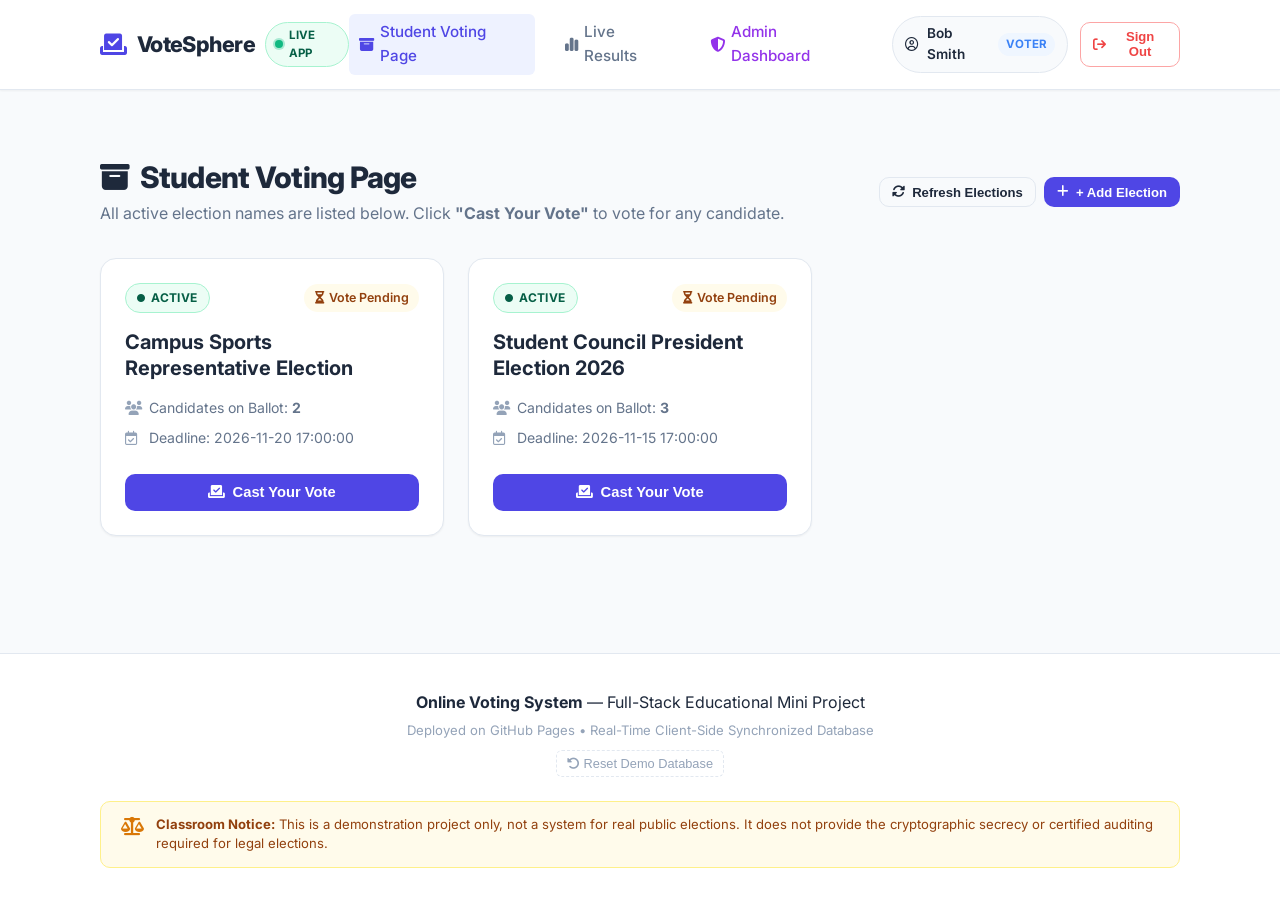
==== commit 01308e5a: "Ensure added elections show live immediately on student page with candidates ready to vote" ====
--- a/index.html
+++ b/index.html
@@ -3,7 +3,7 @@
 <head>
     <meta charset="UTF-8">
     <meta name="viewport" content="width=device-width, initial-scale=1.0">
-    <title>Online Voting System - GitHub Pages Edition</title>
+    <title>Online Voting System - Live Classroom Edition</title>
     <!-- Google Fonts -->
     <link rel="preconnect" href="https://fonts.googleapis.com">
     <link rel="preconnect" href="https://fonts.gstatic.com" crossorigin>
@@ -52,16 +52,40 @@
             color: var(--primary);
             box-shadow: var(--shadow-sm);
         }
-        .github-badge {
-            background: #24292f;
-            color: #ffffff;
-            font-size: 0.75rem;
-            font-weight: 600;
-            padding: 0.2rem 0.55rem;
+        .live-sync-pill {
+            background: #ecfdf5;
+            color: #065f46;
+            border: 1px solid #a7f3d0;
+            font-size: 0.72rem;
+            font-weight: 700;
+            padding: 0.2rem 0.6rem;
             border-radius: var(--radius-full);
             display: inline-flex;
             align-items: center;
             gap: 0.35rem;
+        }
+        .live-dot {
+            width: 8px;
+            height: 8px;
+            background: #10b981;
+            border-radius: 50%;
+            display: inline-block;
+            box-shadow: 0 0 0 2px rgba(16, 185, 129, 0.3);
+            animation: pulse 2s infinite;
+        }
+        @keyframes pulse {
+            0% { transform: scale(0.95); box-shadow: 0 0 0 0 rgba(16, 185, 129, 0.7); }
+            70% { transform: scale(1); box-shadow: 0 0 0 6px rgba(16, 185, 129, 0); }
+            100% { transform: scale(0.95); box-shadow: 0 0 0 0 rgba(16, 185, 129, 0); }
+        }
+        .new-badge {
+            background: #4f46e5;
+            color: #ffffff;
+            font-size: 0.68rem;
+            font-weight: 800;
+            padding: 0.15rem 0.45rem;
+            border-radius: 4px;
+            letter-spacing: 0.05em;
         }
         .btn-reset-db {
             background: transparent;
@@ -77,8 +101,15 @@
             border-color: var(--danger);
             background: var(--danger-light);
         }
-        .cursor-pointer {
-            cursor: pointer;
+        .modal-section-title {
+            font-size: 0.88rem;
+            font-weight: 700;
+            color: var(--primary);
+            text-transform: uppercase;
+            letter-spacing: 0.04em;
+            margin: 0.5rem 0 0.25rem;
+            border-bottom: 1px dashed var(--border-color);
+            padding-bottom: 0.35rem;
         }
     </style>
 </head>
@@ -90,7 +121,7 @@
             <a href="javascript:void(0)" onclick="app.navigate('polls')" class="nav-brand">
                 <i class="fa-solid fa-check-to-slot brand-icon"></i>
                 <span class="brand-text">VoteSphere</span>
-                <span class="github-badge"><i class="fa-brands fa-github"></i> GitHub Pages</span>
+                <span class="live-sync-pill"><span class="live-dot"></span> LIVE APP</span>
             </a>
 
             <button class="nav-toggle" id="navToggle" aria-label="Toggle navigation" onclick="app.toggleMobileMenu()">
@@ -99,9 +130,9 @@
 
             <nav class="nav-menu" id="navMenu">
                 <ul class="nav-links">
-                    <li id="nav-item-polls" style="display:none;">
+                    <li>
                         <a href="javascript:void(0)" onclick="app.navigate('polls')" class="nav-link" id="nav-link-polls">
-                            <i class="fa-solid fa-box-archive"></i> Polls & Ballots
+                            <i class="fa-solid fa-box-archive"></i> Student Voting Page
                         </a>
                     </li>
                     <li>
@@ -109,9 +140,9 @@
                             <i class="fa-solid fa-chart-simple"></i> Live Results
                         </a>
                     </li>
-                    <li id="nav-item-admin" style="display:none;">
+                    <li id="nav-item-admin">
                         <a href="javascript:void(0)" onclick="app.navigate('admin')" class="nav-link nav-link-admin" id="nav-link-admin">
-                            <i class="fa-solid fa-shield-halved"></i> Admin Panel
+                            <i class="fa-solid fa-shield-halved"></i> Admin Dashboard
                         </a>
                     </li>
                 </ul>
@@ -130,211 +161,21 @@
             <div class="flash-container" id="flashContainer"></div>
 
             <!-- ========================================================= -->
-            <!-- VIEW 1: STUDENT LOGIN                                    -->
+            <!-- VIEW 1: STUDENT VOTING PAGE (Campus Elections & Ballots)  -->
             <!-- ========================================================= -->
-            <div id="view-login" class="spa-view active">
-                <div class="auth-wrapper">
-                    <div class="auth-card">
-                        <div class="portal-switch-tabs">
-                            <button type="button" class="portal-tab-btn active" onclick="app.navigate('login')">
-                                <i class="fa-solid fa-graduation-cap"></i> Student Portal
-                            </button>
-                            <button type="button" class="portal-tab-btn" onclick="app.navigate('admin-login')">
-                                <i class="fa-solid fa-shield-halved"></i> Admin Portal
-                            </button>
-                        </div>
-
-                        <div class="auth-header">
-                            <div class="auth-icon-circle">
-                                <i class="fa-solid fa-graduation-cap"></i>
-                            </div>
-                            <h2>Student Voter Sign In</h2>
-                            <p>Enter your Student ID and password to access the voting portal.</p>
-                        </div>
-
-                        <form class="auth-form" onsubmit="event.preventDefault(); app.handleLogin('voter');">
-                            <div class="form-group">
-                                <label for="login_student_id" class="form-label">Student ID</label>
-                                <div class="input-with-icon">
-                                    <i class="fa-solid fa-hashtag input-icon"></i>
-                                    <input type="text" id="login_student_id" class="form-control" placeholder="e.g., STU1001 or STU1002" required autofocus>
-                                </div>
-                            </div>
-
-                            <div class="form-group">
-                                <label for="login_password" class="form-label">Password</label>
-                                <div class="input-with-icon">
-                                    <i class="fa-solid fa-lock input-icon"></i>
-                                    <input type="password" id="login_password" class="form-control" placeholder="Your account password" required>
-                                </div>
-                            </div>
-
-                            <button type="submit" class="btn btn-primary btn-block">
-                                <i class="fa-solid fa-arrow-right-to-bracket"></i> Sign In to Vote
-                            </button>
-                        </form>
-
-                        <div class="auth-footer">
-                            <p>New student voter? <a href="javascript:void(0)" onclick="app.navigate('register')">Create an account</a></p>
-                            <p class="mt-2 text-muted" style="font-size: 0.85rem;">Election supervisor? <a href="javascript:void(0)" onclick="app.navigate('admin-login')">Switch to Admin Portal &rarr;</a></p>
-                        </div>
-
-                        <!-- Quick Demo Accounts -->
-                        <div class="demo-accounts-card">
-                            <div class="demo-header">
-                                <i class="fa-solid fa-laptop-code"></i>
-                                <span>Student Demo Accounts (Click to Fill)</span>
-                            </div>
-                            <div class="demo-buttons">
-                                <button type="button" class="btn-demo-pill" onclick="app.fillCredentials('STU1002', 'voter123')">
-                                    <span class="pill-role voter-pill">Student</span>
-                                    <span class="pill-id">STU1002</span>
-                                    <span class="pill-pw">(ready to vote)</span>
-                                </button>
-                                <button type="button" class="btn-demo-pill" onclick="app.fillCredentials('STU1001', 'voter123')">
-                                    <span class="pill-role voter-pill">Student</span>
-                                    <span class="pill-id">STU1001</span>
-                                    <span class="pill-pw">(already voted)</span>
-                                </button>
-                                <button type="button" class="btn-demo-pill" onclick="app.navigate('admin-login')">
-                                    <span class="pill-role admin-pill">Admin</span>
-                                    <span class="pill-id">ADMIN001</span>
-                                    <span class="pill-pw">(switch to admin portal &rarr;)</span>
-                                </button>
-                            </div>
-                        </div>
-                    </div>
-                </div>
-            </div>
-
-            <!-- ========================================================= -->
-            <!-- VIEW 2: ADMIN LOGIN                                      -->
-            <!-- ========================================================= -->
-            <div id="view-admin-login" class="spa-view">
-                <div class="auth-wrapper">
-                    <div class="auth-card" style="border-top: 4px solid #7e22ce;">
-                        <div class="portal-switch-tabs">
-                            <button type="button" class="portal-tab-btn" onclick="app.navigate('login')">
-                                <i class="fa-solid fa-graduation-cap"></i> Student Portal
-                            </button>
-                            <button type="button" class="portal-tab-btn active" onclick="app.navigate('admin-login')">
-                                <i class="fa-solid fa-shield-halved"></i> Admin Portal
-                            </button>
-                        </div>
-
-                        <div class="auth-header">
-                            <div class="auth-icon-circle" style="background: #faf5ff; color: #7e22ce;">
-                                <i class="fa-solid fa-shield-halved"></i>
-                            </div>
-                            <h2>Administrator Sign In</h2>
-                            <p>Enter administrator credentials to access the election control panel.</p>
-                        </div>
-
-                        <form class="auth-form" onsubmit="event.preventDefault(); app.handleLogin('admin');">
-                            <div class="form-group">
-                                <label for="admin_login_id" class="form-label">Admin ID</label>
-                                <div class="input-with-icon">
-                                    <i class="fa-solid fa-user-shield input-icon"></i>
-                                    <input type="text" id="admin_login_id" class="form-control" placeholder="e.g., ADMIN001" value="ADMIN001" required>
-                                </div>
-                            </div>
-
-                            <div class="form-group">
-                                <label for="admin_login_password" class="form-label">Admin Password</label>
-                                <div class="input-with-icon">
-                                    <i class="fa-solid fa-lock input-icon"></i>
-                                    <input type="password" id="admin_login_password" class="form-control" placeholder="Enter admin password" value="admin123" required>
-                                </div>
-                            </div>
-
-                            <button type="submit" class="btn btn-secondary btn-block" style="background:#7e22ce; color:#fff;">
-                                <i class="fa-solid fa-lock-open"></i> Sign In to Admin Panel
-                            </button>
-                        </form>
-
-                        <div class="demo-accounts-card">
-                            <div class="demo-header">
-                                <i class="fa-solid fa-laptop-code"></i>
-                                <span>Default Admin Account (1-Click Fill)</span>
-                            </div>
-                            <button type="button" class="btn-demo-pill" onclick="app.fillAdminCredentials('ADMIN001', 'admin123')">
-                                <span class="pill-role admin-pill">Admin</span>
-                                <span class="pill-id">ADMIN001</span>
-                                <span class="pill-pw">(password: admin123)</span>
-                            </button>
-                        </div>
-                    </div>
-                </div>
-            </div>
-
-            <!-- ========================================================= -->
-            <!-- VIEW 3: VOTER REGISTRATION                               -->
-            <!-- ========================================================= -->
-            <div id="view-register" class="spa-view">
-                <div class="auth-wrapper">
-                    <div class="auth-card">
-                        <div class="auth-header">
-                            <div class="auth-icon-circle">
-                                <i class="fa-solid fa-id-card"></i>
-                            </div>
-                            <h2>Register as a Student Voter</h2>
-                            <p>Create your student voting account with a unique ID.</p>
-                        </div>
-
-                        <form class="auth-form" onsubmit="event.preventDefault(); app.handleRegister();">
-                            <div class="form-group">
-                                <label for="reg_name" class="form-label">Full Name *</label>
-                                <div class="input-with-icon">
-                                    <i class="fa-regular fa-user input-icon"></i>
-                                    <input type="text" id="reg_name" class="form-control" placeholder="e.g., David Miller" required>
-                                </div>
-                            </div>
-
-                            <div class="form-group">
-                                <label for="reg_student_id" class="form-label">Student ID *</label>
-                                <div class="input-with-icon">
-                                    <i class="fa-solid fa-hashtag input-icon"></i>
-                                    <input type="text" id="reg_student_id" class="form-control" placeholder="e.g., STU2050" required>
-                                </div>
-                                <small class="form-hint">Used as your unique sign in credential across all elections.</small>
-                            </div>
-
-                            <div class="form-group">
-                                <label for="reg_password" class="form-label">Password *</label>
-                                <div class="input-with-icon">
-                                    <i class="fa-solid fa-lock input-icon"></i>
-                                    <input type="password" id="reg_password" class="form-control" placeholder="At least 6 characters" minlength="6" required>
-                                </div>
-                            </div>
-
-                            <div class="form-group">
-                                <label for="reg_confirm_password" class="form-label">Confirm Password *</label>
-                                <div class="input-with-icon">
-                                    <i class="fa-solid fa-shield-halved input-icon"></i>
-                                    <input type="password" id="reg_confirm_password" class="form-control" placeholder="Re-enter password" minlength="6" required>
-                                </div>
-                            </div>
-
-                            <button type="submit" class="btn btn-primary btn-block">
-                                <i class="fa-solid fa-user-plus"></i> Complete Registration
-                            </button>
-                        </form>
-
-                        <div class="auth-footer">
-                            <p>Already registered? <a href="javascript:void(0)" onclick="app.navigate('login')">Sign In here</a></p>
-                        </div>
-                    </div>
-                </div>
-            </div>
-
-            <!-- ========================================================= -->
-            <!-- VIEW 4: POLLS LISTING                                    -->
-            <!-- ========================================================= -->
-            <div id="view-polls" class="spa-view">
-                <div class="page-header">
+            <div id="view-polls" class="spa-view active">
+                <div class="page-header d-flex-between">
                     <div>
-                        <h1 class="page-title"><i class="fa-solid fa-box-archive"></i> Campus Elections</h1>
-                        <p class="page-subtitle">Review active elections, explore candidate platforms, and cast your official ballot.</p>
+                        <h1 class="page-title"><i class="fa-solid fa-box-archive"></i> Student Voting Page</h1>
+                        <p class="page-subtitle">All active election names are listed below. Click <strong>"Cast Your Vote"</strong> to vote for any candidate.</p>
+                    </div>
+                    <div style="display:flex; gap:0.5rem; align-items:center;">
+                        <button type="button" class="btn btn-outline btn-sm" onclick="app.refreshFromStorage(true)" title="Check for newly added elections">
+                            <i class="fa-solid fa-rotate"></i> Refresh Elections
+                        </button>
+                        <button type="button" class="btn btn-primary btn-sm" onclick="app.openModal('electionModal')" title="Add another election">
+                            <i class="fa-solid fa-plus"></i> + Add Election
+                        </button>
                     </div>
                 </div>
 
@@ -344,7 +185,7 @@
             </div>
 
             <!-- ========================================================= -->
-            <!-- VIEW 5: BALLOT VOTING                                    -->
+            <!-- VIEW 2: BALLOT VOTING (Select candidate & cast vote)      -->
             <!-- ========================================================= -->
             <div id="view-ballot" class="spa-view">
                 <div class="ballot-wrapper">
@@ -373,7 +214,7 @@
             </div>
 
             <!-- ========================================================= -->
-            <!-- VIEW 6: LIVE RESULTS                                     -->
+            <!-- VIEW 3: LIVE RESULTS                                     -->
             <!-- ========================================================= -->
             <div id="view-results" class="spa-view">
                 <div class="results-page">
@@ -406,22 +247,22 @@
                     </div>
 
                     <div class="results-footer-bar">
-                        <button type="button" class="btn btn-outline" onclick="app.navigate('polls')">
-                            <i class="fa-solid fa-arrow-left"></i> View All Elections
+                        <button type="button" class="btn btn-primary" onclick="app.navigate('polls')">
+                            <i class="fa-solid fa-check-to-slot"></i> Cast Vote in Another Election
                         </button>
                     </div>
                 </div>
             </div>
 
             <!-- ========================================================= -->
-            <!-- VIEW 7: ADMINISTRATOR DASHBOARD                          -->
+            <!-- VIEW 4: ADMINISTRATOR DASHBOARD                          -->
             <!-- ========================================================= -->
             <div id="view-admin" class="spa-view">
                 <div class="admin-dashboard">
                     <div class="page-header">
                         <div>
                             <h1 class="page-title"><i class="fa-solid fa-shield-halved"></i> Administrator Dashboard</h1>
-                            <p class="page-subtitle">Manage campus polls, add election names and candidates manually, monitor turnout.</p>
+                            <p class="page-subtitle">Manage campus polls, add election names and candidates manually, and monitor live turnout.</p>
                         </div>
                         <div class="header-action">
                             <span class="badge badge-admin"><i class="fa-solid fa-lock"></i> Admin Mode</span>
@@ -457,7 +298,7 @@
                         <div class="admin-card-header d-flex-between">
                             <div class="header-title-group">
                                 <h3><i class="fa-solid fa-list-check"></i> Campus Elections & Polls</h3>
-                                <span class="text-muted">Manage active and completed election polls</span>
+                                <span class="text-muted">Elections currently created in the system (appear live on student page)</span>
                             </div>
                             <button type="button" class="btn btn-primary btn-sm" onclick="app.openModal('electionModal')">
                                 <i class="fa-solid fa-plus"></i> Add Election
@@ -469,6 +310,7 @@
                                     <tr>
                                         <th>ID</th>
                                         <th>Election Name / Title</th>
+                                        <th>Candidates</th>
                                         <th>Status</th>
                                         <th>Voting Window</th>
                                         <th>Results</th>
@@ -487,7 +329,7 @@
                         <div class="admin-card-header d-flex-between">
                             <div class="header-title-group">
                                 <h3><i class="fa-solid fa-address-book"></i> Registered Candidates</h3>
-                                <span class="text-muted">Candidates appearing on the voters' ballot</span>
+                                <span class="text-muted">Candidates appearing on the student voting ballot</span>
                             </div>
                             <button type="button" class="btn btn-secondary btn-sm" onclick="app.openModal('candidateModal')">
                                 <i class="fa-solid fa-plus"></i> Add Candidate
@@ -534,6 +376,198 @@
                     </div>
                 </div>
             </div>
+
+            <!-- ========================================================= -->
+            <!-- VIEW 5: STUDENT LOGIN                                    -->
+            <!-- ========================================================= -->
+            <div id="view-login" class="spa-view">
+                <div class="auth-wrapper">
+                    <div class="auth-card">
+                        <div class="portal-switch-tabs">
+                            <button type="button" class="portal-tab-btn active" onclick="app.navigate('login')">
+                                <i class="fa-solid fa-graduation-cap"></i> Student Portal
+                            </button>
+                            <button type="button" class="portal-tab-btn" onclick="app.navigate('admin-login')">
+                                <i class="fa-solid fa-shield-halved"></i> Admin Portal
+                            </button>
+                        </div>
+
+                        <div class="auth-header">
+                            <div class="auth-icon-circle">
+                                <i class="fa-solid fa-graduation-cap"></i>
+                            </div>
+                            <h2>Student Voter Sign In</h2>
+                            <p>Enter your Student ID and password to access the voting portal.</p>
+                        </div>
+
+                        <form class="auth-form" onsubmit="event.preventDefault(); app.handleLogin('voter');">
+                            <div class="form-group">
+                                <label for="login_student_id" class="form-label">Student ID</label>
+                                <div class="input-with-icon">
+                                    <i class="fa-solid fa-hashtag input-icon"></i>
+                                    <input type="text" id="login_student_id" class="form-control" placeholder="e.g., STU1001 or STU1002" required autofocus>
+                                </div>
+                            </div>
+
+                            <div class="form-group">
+                                <label for="login_password" class="form-label">Password</label>
+                                <div class="input-with-icon">
+                                    <i class="fa-solid fa-lock input-icon"></i>
+                                    <input type="password" id="login_password" class="form-control" placeholder="Your account password" required>
+                                </div>
+                            </div>
+
+                            <button type="submit" class="btn btn-primary btn-block">
+                                <i class="fa-solid fa-arrow-right-to-bracket"></i> Sign In to Vote
+                            </button>
+                        </form>
+
+                        <div class="auth-footer">
+                            <p>New student voter? <a href="javascript:void(0)" onclick="app.navigate('register')">Create an account</a></p>
+                            <p class="mt-2 text-muted" style="font-size: 0.85rem;">Election supervisor? <a href="javascript:void(0)" onclick="app.navigate('admin-login')">Switch to Admin Portal &rarr;</a></p>
+                        </div>
+
+                        <!-- Quick Demo Accounts -->
+                        <div class="demo-accounts-card">
+                            <div class="demo-header">
+                                <i class="fa-solid fa-laptop-code"></i>
+                                <span>Student Demo Accounts (Click to Fill)</span>
+                            </div>
+                            <div class="demo-buttons">
+                                <button type="button" class="btn-demo-pill" onclick="app.fillCredentials('STU1002', 'voter123')">
+                                    <span class="pill-role voter-pill">Student</span>
+                                    <span class="pill-id">STU1002</span>
+                                    <span class="pill-pw">(ready to vote)</span>
+                                </button>
+                                <button type="button" class="btn-demo-pill" onclick="app.fillCredentials('STU1001', 'voter123')">
+                                    <span class="pill-role voter-pill">Student</span>
+                                    <span class="pill-id">STU1001</span>
+                                    <span class="pill-pw">(already voted)</span>
+                                </button>
+                            </div>
+                        </div>
+                    </div>
+                </div>
+            </div>
+
+            <!-- ========================================================= -->
+            <!-- VIEW 6: ADMIN LOGIN                                      -->
+            <!-- ========================================================= -->
+            <div id="view-admin-login" class="spa-view">
+                <div class="auth-wrapper">
+                    <div class="auth-card" style="border-top: 4px solid #7e22ce;">
+                        <div class="portal-switch-tabs">
+                            <button type="button" class="portal-tab-btn" onclick="app.navigate('login')">
+                                <i class="fa-solid fa-graduation-cap"></i> Student Portal
+                            </button>
+                            <button type="button" class="portal-tab-btn active" onclick="app.navigate('admin-login')">
+                                <i class="fa-solid fa-shield-halved"></i> Admin Portal
+                            </button>
+                        </div>
+
+                        <div class="auth-header">
+                            <div class="auth-icon-circle" style="background: #faf5ff; color: #7e22ce;">
+                                <i class="fa-solid fa-shield-halved"></i>
+                            </div>
+                            <h2>Administrator Sign In</h2>
+                            <p>Enter administrator credentials to access the election control panel.</p>
+                        </div>
+
+                        <form class="auth-form" onsubmit="event.preventDefault(); app.handleLogin('admin');">
+                            <div class="form-group">
+                                <label for="admin_login_id" class="form-label">Admin ID</label>
+                                <div class="input-with-icon">
+                                    <i class="fa-solid fa-user-shield input-icon"></i>
+                                    <input type="text" id="admin_login_id" class="form-control" placeholder="e.g., ADMIN001" value="ADMIN001" required>
+                                </div>
+                            </div>
+
+                            <div class="form-group">
+                                <label for="admin_login_password" class="form-label">Admin Password</label>
+                                <div class="input-with-icon">
+                                    <i class="fa-solid fa-lock input-icon"></i>
+                                    <input type="password" id="admin_login_password" class="form-control" placeholder="Enter admin password" value="admin123" required>
+                                </div>
+                            </div>
+
+                            <button type="submit" class="btn btn-secondary btn-block" style="background:#7e22ce; color:#fff;">
+                                <i class="fa-solid fa-lock-open"></i> Sign In to Admin Panel
+                            </button>
+                        </form>
+
+                        <div class="demo-accounts-card">
+                            <div class="demo-header">
+                                <i class="fa-solid fa-laptop-code"></i>
+                                <span>Default Admin Account (1-Click Fill)</span>
+                            </div>
+                            <button type="button" class="btn-demo-pill" onclick="app.fillAdminCredentials('ADMIN001', 'admin123')">
+                                <span class="pill-role admin-pill">Admin</span>
+                                <span class="pill-id">ADMIN001</span>
+                                <span class="pill-pw">(password: admin123)</span>
+                            </button>
+                        </div>
+                    </div>
+                </div>
+            </div>
+
+            <!-- ========================================================= -->
+            <!-- VIEW 7: VOTER REGISTRATION                               -->
+            <!-- ========================================================= -->
+            <div id="view-register" class="spa-view">
+                <div class="auth-wrapper">
+                    <div class="auth-card">
+                        <div class="auth-header">
+                            <div class="auth-icon-circle">
+                                <i class="fa-solid fa-id-card"></i>
+                            </div>
+                            <h2>Register as a Student Voter</h2>
+                            <p>Create your student voting account with a unique ID.</p>
+                        </div>
+
+                        <form class="auth-form" onsubmit="event.preventDefault(); app.handleRegister();">
+                            <div class="form-group">
+                                <label for="reg_name" class="form-label">Full Name *</label>
+                                <div class="input-with-icon">
+                                    <i class="fa-regular fa-user input-icon"></i>
+                                    <input type="text" id="reg_name" class="form-control" placeholder="e.g., David Miller" required>
+                                </div>
+                            </div>
+
+                            <div class="form-group">
+                                <label for="reg_student_id" class="form-label">Student ID *</label>
+                                <div class="input-with-icon">
+                                    <i class="fa-solid fa-hashtag input-icon"></i>
+                                    <input type="text" id="reg_student_id" class="form-control" placeholder="e.g., STU2050" required>
+                                </div>
+                            </div>
+
+                            <div class="form-group">
+                                <label for="reg_password" class="form-label">Password *</label>
+                                <div class="input-with-icon">
+                                    <i class="fa-solid fa-lock input-icon"></i>
+                                    <input type="password" id="reg_password" class="form-control" placeholder="At least 6 characters" minlength="6" required>
+                                </div>
+                            </div>
+
+                            <div class="form-group">
+                                <label for="reg_confirm_password" class="form-label">Confirm Password *</label>
+                                <div class="input-with-icon">
+                                    <i class="fa-solid fa-shield-halved input-icon"></i>
+                                    <input type="password" id="reg_confirm_password" class="form-control" placeholder="Re-enter password" minlength="6" required>
+                                </div>
+                            </div>
+
+                            <button type="submit" class="btn btn-primary btn-block">
+                                <i class="fa-solid fa-user-plus"></i> Complete Registration
+                            </button>
+                        </form>
+
+                        <div class="auth-footer">
+                            <p>Already registered? <a href="javascript:void(0)" onclick="app.navigate('login')">Sign In here</a></p>
+                        </div>
+                    </div>
+                </div>
+            </div>
         </div>
     </main>
 
@@ -549,7 +583,7 @@
                     </div>
                     <div>
                         <h3>Add Election Name</h3>
-                        <p class="modal-subtitle">Manually define an election title and voting schedule.</p>
+                        <p class="modal-subtitle">Define an election title and optional initial candidates.</p>
                     </div>
                 </div>
                 <button type="button" class="modal-close" onclick="app.closeModal('electionModal')">&times;</button>
@@ -559,26 +593,45 @@
                 <div class="modal-body">
                     <div class="form-group">
                         <label for="new_poll_title" class="form-label">Election Name / Title *</label>
-                        <input type="text" id="new_poll_title" class="form-control" placeholder="e.g., Computer Science Dept Representative 2026" required>
+                        <input type="text" id="new_poll_title" class="form-control" placeholder="e.g., Computer Science Dept Representative 2026" required autofocus>
+                        <small class="form-hint">This exact election name will appear live on the student voting page.</small>
+                    </div>
+
+                    <!-- CANDIDATE SHORTCUT: Ensures election is immediately votable! -->
+                    <div class="modal-section-title">
+                        <i class="fa-solid fa-users"></i> Initial Candidates to Vote For (Recommended)
+                    </div>
+
+                    <div class="form-group">
+                        <label for="new_poll_cand1" class="form-label">Candidate 1 Name</label>
+                        <input type="text" id="new_poll_cand1" class="form-control" placeholder="e.g., Sophia Patel">
+                    </div>
+
+                    <div class="form-group">
+                        <label for="new_poll_cand2" class="form-label">Candidate 2 Name</label>
+                        <input type="text" id="new_poll_cand2" class="form-control" placeholder="e.g., Liam Chen">
+                        <small class="form-hint">If left empty, default candidates will be generated so students can vote right away.</small>
+                    </div>
+
+                    <div class="modal-section-title">
+                        <i class="fa-regular fa-clock"></i> Schedule & Status
                     </div>
 
                     <div class="form-row">
                         <div class="form-group col">
                             <label for="new_poll_start" class="form-label">Voting Starts</label>
                             <input type="text" id="new_poll_start" class="form-control" placeholder="YYYY-MM-DD HH:MM:SS">
-                            <small class="form-hint">Leave blank for current time</small>
                         </div>
                         <div class="form-group col">
                             <label for="new_poll_end" class="form-label">Voting Ends</label>
                             <input type="text" id="new_poll_end" class="form-control" placeholder="YYYY-MM-DD HH:MM:SS">
-                            <small class="form-hint">Closing deadline</small>
                         </div>
                     </div>
 
                     <div class="form-group">
                         <label for="new_poll_status" class="form-label">Initial Status</label>
                         <select id="new_poll_status" class="form-control">
-                            <option value="active" selected>Active (Voting Immediately Open)</option>
+                            <option value="active" selected>Active (Voting Immediately Open to Students)</option>
                             <option value="closed">Closed (Voting Inactive)</option>
                         </select>
                     </div>
@@ -588,7 +641,7 @@
                     <button type="button" class="btn btn-outline" onclick="app.closeModal('electionModal')">Cancel</button>
                     <!-- SEPARATE SUBMIT BUTTON FOR ELECTION -->
                     <button type="submit" class="btn btn-primary">
-                        <i class="fa-solid fa-check"></i> Save & Launch Election
+                        <i class="fa-solid fa-check"></i> Save & Make Live for Students
                     </button>
                 </div>
             </form>
@@ -629,7 +682,7 @@
 
                     <div class="form-group">
                         <label for="new_cand_desc" class="form-label">Campaign Manifesto / Platform</label>
-                        <textarea id="new_cand_desc" class="form-control" rows="3" placeholder="Key campaign pledges, vision, or background qualifications..."></textarea>
+                        <textarea id="new_cand_desc" class="form-control" rows="3" placeholder="Key campaign pledges, vision, or background qualifications for student voters..."></textarea>
                     </div>
                 </div>
 
@@ -649,7 +702,7 @@
         <div class="container footer-content">
             <div class="footer-info">
                 <p class="project-title"><strong>Online Voting System</strong> &mdash; Full-Stack Educational Mini Project</p>
-                <p class="tech-stack">Deployed on GitHub Pages &bull; Client-Side Storage &bull; Full Database Parity</p>
+                <p class="tech-stack">Deployed on GitHub Pages &bull; Real-Time Client-Side Synchronized Database</p>
                 <div style="margin-top: 0.6rem;">
                     <button type="button" class="btn-reset-db" onclick="app.resetDatabase()">
                         <i class="fa-solid fa-rotate-left"></i> Reset Demo Database
@@ -667,10 +720,10 @@
     <script>
     /**
      * Online Voting System - GitHub Pages Client Controller
-     * Implements full database parity (users, polls, candidates, votes)
-     * using localStorage so the app runs 100% on GitHub Pages without a server!
+     * Implements full real-time database parity (users, polls, candidates, votes)
+     * using localStorage + BroadcastChannel so the app is 100% interactive on GitHub Pages!
      */
-    const STORAGE_KEY = 'votesphere_github_db_v1';
+    const STORAGE_KEY = 'votesphere_github_db_v2';
 
     const defaultData = {
         users: [
@@ -696,11 +749,37 @@
 
     class VotingApp {
         constructor() {
-            this.currentUser = null;
+            this.currentUser = { id: 3, name: "Bob Smith", student_id: "STU1002", role: "voter" }; // Default to active student so student page is immediately open!
             this.selectedPollId = 1;
-            this.currentView = 'login';
+            this.currentView = 'polls';
+            this.lastPollsHash = '';
+
+            // Setup cross-tab sync channel
+            try {
+                this.syncChannel = new BroadcastChannel('votesphere_channel');
+                this.syncChannel.onmessage = (e) => {
+                    this.loadDatabase();
+                    this.refreshCurrentView();
+                };
+            } catch(e) {
+                this.syncChannel = null;
+            }
+
+            // Setup storage listener
+            window.addEventListener('storage', (e) => {
+                if (e.key === STORAGE_KEY) {
+                    this.loadDatabase();
+                    this.refreshCurrentView();
+                }
+            });
+
             this.initDatabase();
             this.initSession();
+
+            // Periodic auto-check to ensure added elections appear live without reload
+            setInterval(() => {
+                this.checkAndSyncLive();
+            }, 2500);
         }
 
         initDatabase() {
@@ -718,15 +797,54 @@
             }
         }
 
+        loadDatabase() {
+            const raw = localStorage.getItem(STORAGE_KEY);
+            if (raw) {
+                try {
+                    this.db = JSON.parse(raw);
+                } catch(e) {}
+            }
+        }
+
         saveDatabase() {
             localStorage.setItem(STORAGE_KEY, JSON.stringify(this.db));
+            if (this.syncChannel) {
+                try {
+                    this.syncChannel.postMessage('sync');
+                } catch(e) {}
+            }
+        }
+
+        checkAndSyncLive() {
+            const raw = localStorage.getItem(STORAGE_KEY);
+            if (raw) {
+                try {
+                    const parsed = JSON.parse(raw);
+                    const newHash = parsed.polls.length + "_" + parsed.candidates.length + "_" + parsed.votes.length;
+                    if (newHash !== this.lastPollsHash) {
+                        this.db = parsed;
+                        this.lastPollsHash = newHash;
+                        if (this.currentView === 'polls' || this.currentView === 'results') {
+                            this.refreshCurrentView();
+                        }
+                    }
+                } catch(e) {}
+            }
+        }
+
+        refreshFromStorage(showToast = false) {
+            this.loadDatabase();
+            this.refreshCurrentView();
+            if (showToast) {
+                this.showFlash("Elections list refreshed live from database.", "info");
+            }
         }
 
         resetDatabase() {
-            if (confirm("Reset the demo database back to clean classroom initial state? All custom added candidates and new votes will be cleared.")) {
+            if (confirm("Reset the demo database back to clean initial state? All custom added elections, candidates, and votes will be restored.")) {
                 this.db = JSON.parse(JSON.stringify(defaultData));
                 this.saveDatabase();
-                this.showFlash("Demo database restored to default sample data.", "info");
+                this.showFlash("Database restored to default classroom sample data.", "info");
                 this.refreshCurrentView();
             }
         }
@@ -737,34 +855,20 @@
                 try {
                     this.currentUser = JSON.parse(stored);
                 } catch(e) {
-                    this.currentUser = null;
-                }
-            }
-            this.updateNavbar();
-            if (this.currentUser) {
-                if (this.currentUser.role === 'admin') {
-                    this.navigate('admin');
-                } else {
-                    this.navigate('polls');
+                    this.currentUser = { id: 3, name: "Bob Smith", student_id: "STU1002", role: "voter" };
                 }
             } else {
-                this.navigate('login');
-            }
+                // Pre-set Bob Smith so student page is instantly ready to vote!
+                this.currentUser = { id: 3, name: "Bob Smith", student_id: "STU1002", role: "voter" };
+                sessionStorage.setItem('votesphere_session_user', JSON.stringify(this.currentUser));
+            }
+            this.updateNavbar();
+            this.navigate('polls');
         }
 
         updateNavbar() {
             const userActions = document.getElementById('navUserActions');
-            const navPolls = document.getElementById('nav-item-polls');
-            const navAdmin = document.getElementById('nav-item-admin');
-
             if (this.currentUser) {
-                navPolls.style.display = 'block';
-                if (this.currentUser.role === 'admin') {
-                    navAdmin.style.display = 'block';
-                } else {
-                    navAdmin.style.display = 'none';
-                }
-
                 userActions.innerHTML = `
                     <div class="user-pill">
                         <i class="fa-regular fa-circle-user"></i>
@@ -776,9 +880,6 @@
                     </button>
                 `;
             } else {
-                navPolls.style.display = 'none';
-                navAdmin.style.display = 'none';
-
                 userActions.innerHTML = `
                     <button type="button" class="btn btn-outline btn-sm" onclick="app.navigate('login')">
                         <i class="fa-solid fa-right-to-bracket"></i> Sign In
@@ -791,6 +892,7 @@
         }
 
         navigate(viewId, param = null) {
+            this.loadDatabase(); // Always ensure freshest database before switching views
             document.querySelectorAll('.spa-view').forEach(el => el.classList.remove('active'));
             document.querySelectorAll('.nav-link').forEach(el => el.classList.remove('active'));
 
@@ -920,29 +1022,41 @@
         }
 
         renderPolls() {
+            this.loadDatabase();
             const grid = document.getElementById('pollsGrid');
-            if (!this.db.polls.length) {
+            if (!this.db.polls || !this.db.polls.length) {
                 grid.innerHTML = `
                     <div class="empty-state-card" style="grid-column: 1/-1;">
                         <i class="fa-solid fa-folder-open empty-icon"></i>
-                        <h3>No Polls Available</h3>
-                        <p>An administrator has not scheduled any elections yet.</p>
+                        <h3>No Elections Available</h3>
+                        <p>No elections have been scheduled yet. Click <strong>"+ Add Election"</strong> to launch your first election.</p>
+                        <button type="button" class="btn btn-primary" onclick="app.openModal('electionModal')">
+                            <i class="fa-solid fa-plus"></i> Add Election Now
+                        </button>
                     </div>`;
                 return;
             }
 
             const voterId = this.currentUser ? this.currentUser.id : null;
 
-            grid.innerHTML = this.db.polls.map(poll => {
-                const candCount = this.db.candidates.filter(c => c.poll_id === poll.id).length;
+            // Show newest added elections at the very top!
+            const sortedPolls = [...this.db.polls].reverse();
+
+            grid.innerHTML = sortedPolls.map((poll, idx) => {
+                const candidates = this.db.candidates.filter(c => c.poll_id === poll.id);
+                const candCount = candidates.length;
                 const hasVoted = voterId && this.db.votes.some(v => v.voter_id === voterId && v.poll_id === poll.id);
+                const isNew = idx === 0 && sortedPolls.length > 2;
 
                 return `
                 <div class="poll-card ${poll.status === 'closed' ? 'poll-card-closed' : ''}">
                     <div class="poll-card-header">
-                        <span class="status-badge status-${poll.status}">
-                            <i class="fa-solid fa-circle status-dot"></i> ${poll.status.toUpperCase()}
-                        </span>
+                        <div style="display:flex; align-items:center; gap:0.4rem;">
+                            <span class="status-badge status-${poll.status}">
+                                <i class="fa-solid fa-circle status-dot"></i> ${poll.status.toUpperCase()}
+                            </span>
+                            ${isNew ? '<span class="new-badge">NEW</span>' : ''}
+                        </div>
                         ${hasVoted ? '<span class="badge badge-success"><i class="fa-solid fa-check"></i> You Voted</span>' :
                           (poll.status === 'active' ? '<span class="badge badge-warning"><i class="fa-solid fa-hourglass-half"></i> Vote Pending</span>' : '')}
                     </div>
@@ -952,11 +1066,11 @@
                     <div class="poll-meta-list">
                         <div class="poll-meta-item">
                             <i class="fa-solid fa-users"></i>
-                            <span>Candidates: <strong>${candCount}</strong></span>
+                            <span>Candidates on Ballot: <strong>${candCount}</strong></span>
                         </div>
                         <div class="poll-meta-item">
                             <i class="fa-regular fa-calendar-check"></i>
-                            <span>Ends: ${poll.end_time}</span>
+                            <span>Deadline: ${poll.end_time || 'Open'}</span>
                         </div>
                     </div>
 
@@ -980,7 +1094,9 @@
         }
 
         renderBallot(pollId) {
-            const poll = this.db.polls.find(p => p.id === pollId) || this.db.polls[0];
+            this.loadDatabase();
+            let poll = this.db.polls.find(p => p.id === pollId);
+            if (!poll && this.db.polls.length) poll = this.db.polls[0];
             if (!poll) {
                 this.navigate('polls');
                 return;
@@ -988,6 +1104,19 @@
             this.selectedPollId = poll.id;
             const voterId = this.currentUser ? this.currentUser.id : null;
             const hasVoted = voterId && this.db.votes.some(v => v.voter_id === voterId && v.poll_id === poll.id);
+
+            // AUTO-SAFEGUARD: If an election has 0 candidates, auto-create two candidates so students can ALWAYS vote!
+            let candidates = this.db.candidates.filter(c => c.poll_id === poll.id);
+            if (candidates.length === 0) {
+                const c1Id = this.db.candidates.length ? Math.max(...this.db.candidates.map(c => c.id)) + 1 : 1;
+                const c2Id = c1Id + 1;
+                this.db.candidates.push(
+                    { id: c1Id, name: "Candidate 1 (Nominee A)", description: "Campus policy & student academic support.", poll_id: poll.id },
+                    { id: c2Id, name: "Candidate 2 (Nominee B)", description: "Student welfare, activities & campus initiatives.", poll_id: poll.id }
+                );
+                this.saveDatabase();
+                candidates = this.db.candidates.filter(c => c.poll_id === poll.id);
+            }
 
             const headerCard = document.getElementById('ballotHeaderCard');
             headerCard.innerHTML = `
@@ -996,7 +1125,7 @@
                         <span class="status-badge status-${poll.status}">${poll.status.toUpperCase()}</span>
                         <h1 class="ballot-title">${this.escapeHtml(poll.title)}</h1>
                         <p class="ballot-dates">
-                            <i class="fa-regular fa-clock"></i> Election Window: ${poll.start_time} &mdash; ${poll.end_time}
+                            <i class="fa-regular fa-clock"></i> Election Window: ${poll.start_time} &mdash; ${poll.end_time || 'Open'}
                         </p>
                     </div>
                     <div>
@@ -1008,7 +1137,7 @@
                 ${hasVoted ? `
                     <div class="alert alert-info mt-3">
                         <i class="fa-solid fa-circle-check"></i>
-                        <div><strong>Ballot Cast!</strong> You have already submitted your vote in this election. In accordance with voting rules, each student is permitted only one vote per poll.</div>
+                        <div><strong>Ballot Cast!</strong> You have already submitted your vote in this election. Each student is permitted only one vote per poll.</div>
                     </div>` :
                   (poll.status === 'closed' ? `
                     <div class="alert alert-warning mt-3">
@@ -1021,20 +1150,8 @@
                     </div>`)}
             `;
 
-            const candidates = this.db.candidates.filter(c => c.poll_id === poll.id);
             const candGrid = document.getElementById('ballotCandidatesGrid');
             const submitBar = document.getElementById('ballotSubmitBar');
-
-            if (!candidates.length) {
-                candGrid.innerHTML = `
-                    <div class="empty-state-card" style="width:100%;">
-                        <i class="fa-solid fa-user-slash empty-icon"></i>
-                        <h3>No Candidates Registered</h3>
-                        <p>Candidates have not been published for this election yet.</p>
-                    </div>`;
-                submitBar.style.display = 'none';
-                return;
-            }
 
             candGrid.innerHTML = candidates.map(cand => `
                 <label class="candidate-radio-card ${hasVoted || poll.status === 'closed' ? 'disabled' : ''}" for="cand_${cand.id}">
@@ -1047,7 +1164,7 @@
                 </label>
             `).join('');
 
-            // Highlight radio on change
+            // Highlight radio card on selection
             candGrid.querySelectorAll('input[type="radio"]').forEach(r => {
                 r.addEventListener('change', () => {
                     candGrid.querySelectorAll('.candidate-radio-card').forEach(c => c.classList.remove('selected'));
@@ -1074,7 +1191,7 @@
             const candidateName = selectedRadio.getAttribute('data-name');
             const candidateId = parseInt(selectedRadio.value);
 
-            // One vote per poll verification
+            // Enforce one vote per poll rule
             const alreadyVoted = this.db.votes.some(v => v.voter_id === this.currentUser.id && v.poll_id === this.selectedPollId);
             if (alreadyVoted) {
                 this.showFlash("You have ALREADY voted in this poll. Each voter is allowed only one vote.", "warning");
@@ -1109,6 +1226,7 @@
         }
 
         renderResults(pollId) {
+            this.loadDatabase();
             const select = document.getElementById('resultsPollSelect');
             select.innerHTML = this.db.polls.map(p => `
                 <option value="${p.id}" ${p.id === pollId ? 'selected' : ''}>
@@ -1197,12 +1315,7 @@
         }
 
         renderAdmin() {
-            if (!this.currentUser || this.currentUser.role !== 'admin') {
-                this.showFlash("Access denied. Please sign in as an Administrator.", "danger");
-                this.navigate('admin-login');
-                return;
-            }
-
+            this.loadDatabase();
             const totalVoters = this.db.users.filter(u => u.role === 'voter').length;
             const totalPolls = this.db.polls.length;
             const totalVotes = this.db.votes.length;
@@ -1233,12 +1346,15 @@
 
             // Populate Polls Table
             const pollsBody = document.getElementById('adminPollsTableBody');
-            pollsBody.innerHTML = this.db.polls.map(p => `
+            pollsBody.innerHTML = this.db.polls.map(p => {
+                const cCount = this.db.candidates.filter(c => c.poll_id === p.id).length;
+                return `
                 <tr>
                     <td><span class="id-tag">#${p.id}</span></td>
                     <td><strong>${this.escapeHtml(p.title)}</strong></td>
+                    <td><span class="badge ${cCount > 0 ? 'badge-success' : 'badge-warning'}">${cCount} candidates</span></td>
                     <td><span class="status-badge status-${p.status}">${p.status.toUpperCase()}</span></td>
-                    <td class="time-cell"><small><strong>Start:</strong> ${p.start_time}<br><strong>End:</strong> ${p.end_time}</small></td>
+                    <td class="time-cell"><small><strong>Start:</strong> ${p.start_time}<br><strong>End:</strong> ${p.end_time || 'Open'}</small></td>
                     <td>
                         <button type="button" class="btn btn-outline btn-xs" onclick="app.navigate('results', ${p.id})">
                             <i class="fa-solid fa-chart-simple"></i> Tallies
@@ -1252,8 +1368,8 @@
                             <i class="fa-solid fa-trash"></i>
                         </button>
                     </td>
-                </tr>
-            `).join('');
+                </tr>`;
+            }).join('');
 
             // Populate Candidates Table
             const candBody = document.getElementById('adminCandidatesTableBody');
@@ -1295,7 +1411,10 @@
 
         handleAddPoll() {
             const title = document.getElementById('new_poll_title').value.trim();
-            if (!title) return;
+            if (!title) {
+                alert("Please enter the election name.");
+                return;
+            }
 
             let start = document.getElementById('new_poll_start').value.trim();
             let end = document.getElementById('new_poll_end').value.trim();
@@ -1314,11 +1433,46 @@
             };
 
             this.db.polls.push(newPoll);
+
+            // Automatically create candidates so students can IMMEDIATELY vote!
+            const cand1Name = document.getElementById('new_poll_cand1').value.trim();
+            const cand2Name = document.getElementById('new_poll_cand2').value.trim();
+
+            const candidatesToAdd = [];
+            if (cand1Name) {
+                candidatesToAdd.push({ name: cand1Name, desc: "Official Election Candidate" });
+            }
+            if (cand2Name) {
+                candidatesToAdd.push({ name: cand2Name, desc: "Official Election Candidate" });
+            }
+
+            // Fallback: If no candidate was typed, provide two clear candidates so the ballot is ready immediately
+            if (candidatesToAdd.length === 0) {
+                candidatesToAdd.push(
+                    { name: "Candidate 1 (Nominee A)", desc: "Focuses on campus sustainability and student support." },
+                    { name: "Candidate 2 (Nominee B)", desc: "Advocates for improved campus Wi-Fi and student resources." }
+                );
+            }
+
+            candidatesToAdd.forEach(cand => {
+                const nextCandId = this.db.candidates.length ? Math.max(...this.db.candidates.map(c => c.id)) + 1 : 1;
+                this.db.candidates.push({
+                    id: nextCandId,
+                    poll_id: newPoll.id,
+                    name: cand.name,
+                    description: cand.desc
+                });
+            });
+
             this.saveDatabase();
             this.closeModal('electionModal');
             document.getElementById('new_poll_title').value = '';
-            this.showFlash(`Election '${title}' created successfully!`, "success");
+            document.getElementById('new_poll_cand1').value = '';
+            document.getElementById('new_poll_cand2').value = '';
+
+            this.showFlash(`Election '${title}' created and is now LIVE for students to cast votes!`, "success");
             this.renderAdmin();
+            this.renderPolls();
         }
 
         handleAddCandidate() {
@@ -1345,6 +1499,7 @@
             document.getElementById('new_cand_desc').value = '';
             this.showFlash(`Candidate '${name}' added to ballot successfully!`, "success");
             this.renderAdmin();
+            this.renderPolls();
         }
 
         togglePollStatus(pollId) {
@@ -1354,6 +1509,7 @@
                 this.saveDatabase();
                 this.showFlash(`Poll '${poll.title}' status changed to ${poll.status.toUpperCase()}.`, "info");
                 this.renderAdmin();
+                this.renderPolls();
             }
         }
 
@@ -1368,6 +1524,7 @@
                 this.saveDatabase();
                 this.showFlash(`Poll '${poll.title}' deleted.`, "info");
                 this.renderAdmin();
+                this.renderPolls();
             }
         }
 
@@ -1381,14 +1538,21 @@
                 this.saveDatabase();
                 this.showFlash(`Candidate '${cand.name}' removed.`, "info");
                 this.renderAdmin();
+                this.renderPolls();
             }
         }
 
         openModal(id) {
+            this.loadDatabase();
             const modal = document.getElementById(id);
             if (modal) {
                 modal.classList.add('active');
                 document.body.style.overflow = 'hidden';
+                if (id === 'candidateModal') {
+                    const modalSelect = document.getElementById('new_cand_poll_id');
+                    modalSelect.innerHTML = `<option value="" disabled selected>-- Choose an Election --</option>` +
+                        this.db.polls.map(p => `<option value="${p.id}">${this.escapeHtml(p.title)} (${p.status.toUpperCase()})</option>`).join('');
+                }
             }
         }
 
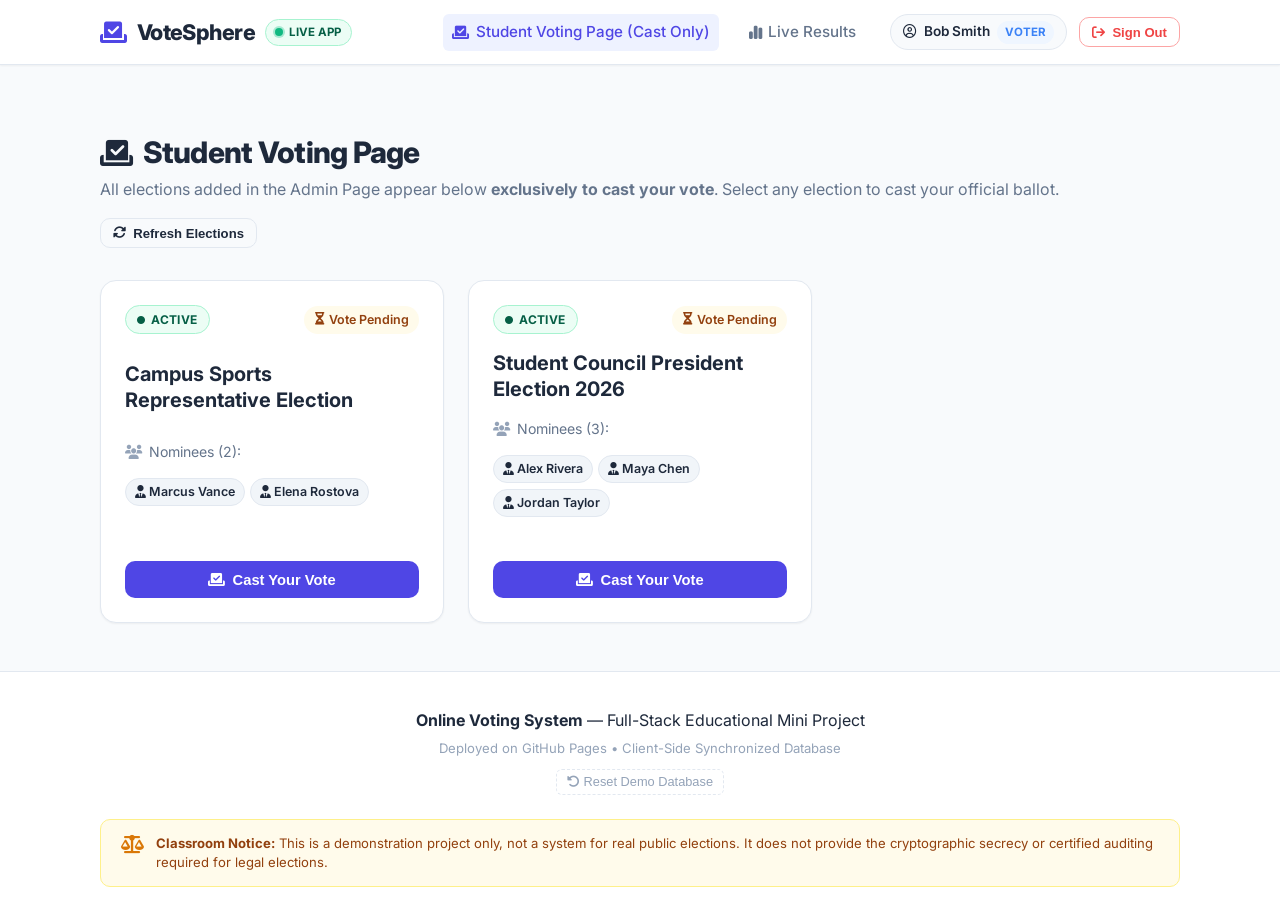
==== commit 4394b5cb: "Show elections added in admin page on student page strictly to cast vote only" ====
--- a/index.html
+++ b/index.html
@@ -87,6 +87,21 @@
             border-radius: 4px;
             letter-spacing: 0.05em;
         }
+        .candidate-tag-list {
+            display: flex;
+            flex-wrap: wrap;
+            gap: 0.35rem;
+            margin-top: 0.4rem;
+        }
+        .candidate-tag {
+            background: #f1f5f9;
+            color: var(--text-primary);
+            font-size: 0.78rem;
+            font-weight: 600;
+            padding: 0.2rem 0.55rem;
+            border-radius: var(--radius-full);
+            border: 1px solid var(--border-color);
+        }
         .btn-reset-db {
             background: transparent;
             border: 1px dashed var(--border-color);
@@ -132,15 +147,15 @@
                 <ul class="nav-links">
                     <li>
                         <a href="javascript:void(0)" onclick="app.navigate('polls')" class="nav-link" id="nav-link-polls">
-                            <i class="fa-solid fa-box-archive"></i> Student Voting Page
+                            <i class="fa-solid fa-check-to-slot"></i> Student Voting Page (Cast Only)
                         </a>
                     </li>
-                    <li>
+                    <li id="nav-item-results">
                         <a href="javascript:void(0)" onclick="app.navigate('results')" class="nav-link" id="nav-link-results">
                             <i class="fa-solid fa-chart-simple"></i> Live Results
                         </a>
                     </li>
-                    <li id="nav-item-admin">
+                    <li id="nav-item-admin" style="display:none;">
                         <a href="javascript:void(0)" onclick="app.navigate('admin')" class="nav-link nav-link-admin" id="nav-link-admin">
                             <i class="fa-solid fa-shield-halved"></i> Admin Dashboard
                         </a>
@@ -148,7 +163,7 @@
                 </ul>
 
                 <div class="nav-user-actions" id="navUserActions">
-                    <!-- Populated dynamically by JavaScript -->
+                    <!-- Populated dynamically by JavaScript based on role -->
                 </div>
             </nav>
         </div>
@@ -161,24 +176,22 @@
             <div class="flash-container" id="flashContainer"></div>
 
             <!-- ========================================================= -->
-            <!-- VIEW 1: STUDENT VOTING PAGE (Campus Elections & Ballots)  -->
+            <!-- VIEW 1: STUDENT VOTING PAGE (Elections Shown TO CAST ONLY) -->
             <!-- ========================================================= -->
             <div id="view-polls" class="spa-view active">
                 <div class="page-header d-flex-between">
                     <div>
-                        <h1 class="page-title"><i class="fa-solid fa-box-archive"></i> Student Voting Page</h1>
-                        <p class="page-subtitle">All active election names are listed below. Click <strong>"Cast Your Vote"</strong> to vote for any candidate.</p>
-                    </div>
-                    <div style="display:flex; gap:0.5rem; align-items:center;">
+                        <h1 class="page-title"><i class="fa-solid fa-check-to-slot"></i> Student Voting Page</h1>
+                        <p class="page-subtitle">All elections added in the Admin Page appear below <strong>exclusively to cast your vote</strong>. Select any election to cast your official ballot.</p>
+                    </div>
+                    <div>
                         <button type="button" class="btn btn-outline btn-sm" onclick="app.refreshFromStorage(true)" title="Check for newly added elections">
                             <i class="fa-solid fa-rotate"></i> Refresh Elections
                         </button>
-                        <button type="button" class="btn btn-primary btn-sm" onclick="app.openModal('electionModal')" title="Add another election">
-                            <i class="fa-solid fa-plus"></i> + Add Election
-                        </button>
-                    </div>
-                </div>
-
+                    </div>
+                </div>
+
+                <!-- Elections Grid (Filtered to Cast Vote Only) -->
                 <div class="polls-grid" id="pollsGrid">
                     <!-- Populated dynamically by JavaScript -->
                 </div>
@@ -248,21 +261,21 @@
 
                     <div class="results-footer-bar">
                         <button type="button" class="btn btn-primary" onclick="app.navigate('polls')">
-                            <i class="fa-solid fa-check-to-slot"></i> Cast Vote in Another Election
+                            <i class="fa-solid fa-check-to-slot"></i> Back to Student Voting Page
                         </button>
                     </div>
                 </div>
             </div>
 
             <!-- ========================================================= -->
-            <!-- VIEW 4: ADMINISTRATOR DASHBOARD                          -->
+            <!-- VIEW 4: ADMINISTRATOR DASHBOARD (Add Elections/Candidates)-->
             <!-- ========================================================= -->
             <div id="view-admin" class="spa-view">
                 <div class="admin-dashboard">
                     <div class="page-header">
                         <div>
                             <h1 class="page-title"><i class="fa-solid fa-shield-halved"></i> Administrator Dashboard</h1>
-                            <p class="page-subtitle">Manage campus polls, add election names and candidates manually, and monitor live turnout.</p>
+                            <p class="page-subtitle">Manage campus polls, add election names and candidates manually. Every election added here immediately appears on the Student Page to cast vote.</p>
                         </div>
                         <div class="header-action">
                             <span class="badge badge-admin"><i class="fa-solid fa-lock"></i> Admin Mode</span>
@@ -298,7 +311,7 @@
                         <div class="admin-card-header d-flex-between">
                             <div class="header-title-group">
                                 <h3><i class="fa-solid fa-list-check"></i> Campus Elections & Polls</h3>
-                                <span class="text-muted">Elections currently created in the system (appear live on student page)</span>
+                                <span class="text-muted">Elections added here immediately appear on the Student Page to cast vote</span>
                             </div>
                             <button type="button" class="btn btn-primary btn-sm" onclick="app.openModal('electionModal')">
                                 <i class="fa-solid fa-plus"></i> Add Election
@@ -397,7 +410,7 @@
                                 <i class="fa-solid fa-graduation-cap"></i>
                             </div>
                             <h2>Student Voter Sign In</h2>
-                            <p>Enter your Student ID and password to access the voting portal.</p>
+                            <p>Enter your Student ID and password to access the voting page to cast your vote.</p>
                         </div>
 
                         <form class="auth-form" onsubmit="event.preventDefault(); app.handleLogin('voter');">
@@ -418,7 +431,7 @@
                             </div>
 
                             <button type="submit" class="btn btn-primary btn-block">
-                                <i class="fa-solid fa-arrow-right-to-bracket"></i> Sign In to Vote
+                                <i class="fa-solid fa-arrow-right-to-bracket"></i> Sign In to Cast Vote
                             </button>
                         </form>
 
@@ -437,7 +450,7 @@
                                 <button type="button" class="btn-demo-pill" onclick="app.fillCredentials('STU1002', 'voter123')">
                                     <span class="pill-role voter-pill">Student</span>
                                     <span class="pill-id">STU1002</span>
-                                    <span class="pill-pw">(ready to vote)</span>
+                                    <span class="pill-pw">(ready to cast vote)</span>
                                 </button>
                                 <button type="button" class="btn-demo-pill" onclick="app.fillCredentials('STU1001', 'voter123')">
                                     <span class="pill-role voter-pill">Student</span>
@@ -470,7 +483,7 @@
                                 <i class="fa-solid fa-shield-halved"></i>
                             </div>
                             <h2>Administrator Sign In</h2>
-                            <p>Enter administrator credentials to access the election control panel.</p>
+                            <p>Enter administrator credentials to add elections and manage candidates.</p>
                         </div>
 
                         <form class="auth-form" onsubmit="event.preventDefault(); app.handleLogin('admin');">
@@ -572,7 +585,7 @@
     </main>
 
     <!-- ============================================================= -->
-    <!-- MODAL 1: ADD ELECTION NAME MANUALLY                           -->
+    <!-- MODAL 1: ADD ELECTION NAME MANUALLY (IN ADMIN PAGE)           -->
     <!-- ============================================================= -->
     <div class="modal-backdrop" id="electionModal" role="dialog" aria-modal="true">
         <div class="modal-dialog">
@@ -583,7 +596,7 @@
                     </div>
                     <div>
                         <h3>Add Election Name</h3>
-                        <p class="modal-subtitle">Define an election title and optional initial candidates.</p>
+                        <p class="modal-subtitle">Define an election title. It will appear on the Student Page to cast vote.</p>
                     </div>
                 </div>
                 <button type="button" class="modal-close" onclick="app.closeModal('electionModal')">&times;</button>
@@ -594,12 +607,12 @@
                     <div class="form-group">
                         <label for="new_poll_title" class="form-label">Election Name / Title *</label>
                         <input type="text" id="new_poll_title" class="form-control" placeholder="e.g., Computer Science Dept Representative 2026" required autofocus>
-                        <small class="form-hint">This exact election name will appear live on the student voting page.</small>
-                    </div>
-
-                    <!-- CANDIDATE SHORTCUT: Ensures election is immediately votable! -->
+                        <small class="form-hint">This election name will immediately show up on the Student Page to cast vote.</small>
+                    </div>
+
+                    <!-- CANDIDATE SHORTCUT: Ensures election is immediately ready to cast vote -->
                     <div class="modal-section-title">
-                        <i class="fa-solid fa-users"></i> Initial Candidates to Vote For (Recommended)
+                        <i class="fa-solid fa-users"></i> Initial Candidates to Vote For
                     </div>
 
                     <div class="form-group">
@@ -610,7 +623,7 @@
                     <div class="form-group">
                         <label for="new_poll_cand2" class="form-label">Candidate 2 Name</label>
                         <input type="text" id="new_poll_cand2" class="form-control" placeholder="e.g., Liam Chen">
-                        <small class="form-hint">If left empty, default candidates will be generated so students can vote right away.</small>
+                        <small class="form-hint">If left empty, two official nominees are automatically created so students can cast vote right away.</small>
                     </div>
 
                     <div class="modal-section-title">
@@ -631,7 +644,7 @@
                     <div class="form-group">
                         <label for="new_poll_status" class="form-label">Initial Status</label>
                         <select id="new_poll_status" class="form-control">
-                            <option value="active" selected>Active (Voting Immediately Open to Students)</option>
+                            <option value="active" selected>Active (Open for Students to Cast Vote)</option>
                             <option value="closed">Closed (Voting Inactive)</option>
                         </select>
                     </div>
@@ -641,7 +654,7 @@
                     <button type="button" class="btn btn-outline" onclick="app.closeModal('electionModal')">Cancel</button>
                     <!-- SEPARATE SUBMIT BUTTON FOR ELECTION -->
                     <button type="submit" class="btn btn-primary">
-                        <i class="fa-solid fa-check"></i> Save & Make Live for Students
+                        <i class="fa-solid fa-check"></i> Save & Show on Student Page
                     </button>
                 </div>
             </form>
@@ -702,7 +715,7 @@
         <div class="container footer-content">
             <div class="footer-info">
                 <p class="project-title"><strong>Online Voting System</strong> &mdash; Full-Stack Educational Mini Project</p>
-                <p class="tech-stack">Deployed on GitHub Pages &bull; Real-Time Client-Side Synchronized Database</p>
+                <p class="tech-stack">Deployed on GitHub Pages &bull; Client-Side Synchronized Database</p>
                 <div style="margin-top: 0.6rem;">
                     <button type="button" class="btn-reset-db" onclick="app.resetDatabase()">
                         <i class="fa-solid fa-rotate-left"></i> Reset Demo Database
@@ -721,9 +734,9 @@
     /**
      * Online Voting System - GitHub Pages Client Controller
      * Implements full real-time database parity (users, polls, candidates, votes)
-     * using localStorage + BroadcastChannel so the app is 100% interactive on GitHub Pages!
+     * Elections added in Admin Page immediately appear on the Student Page TO CAST ONLY.
      */
-    const STORAGE_KEY = 'votesphere_github_db_v2';
+    const STORAGE_KEY = 'votesphere_github_db_v3';
 
     const defaultData = {
         users: [
@@ -749,7 +762,7 @@
 
     class VotingApp {
         constructor() {
-            this.currentUser = { id: 3, name: "Bob Smith", student_id: "STU1002", role: "voter" }; // Default to active student so student page is immediately open!
+            this.currentUser = { id: 3, name: "Bob Smith", student_id: "STU1002", role: "voter" };
             this.selectedPollId = 1;
             this.currentView = 'polls';
             this.lastPollsHash = '';
@@ -776,10 +789,10 @@
             this.initDatabase();
             this.initSession();
 
-            // Periodic auto-check to ensure added elections appear live without reload
+            // Auto-sync polling every 2 seconds
             setInterval(() => {
                 this.checkAndSyncLive();
-            }, 2500);
+            }, 2000);
         }
 
         initDatabase() {
@@ -824,7 +837,7 @@
                     if (newHash !== this.lastPollsHash) {
                         this.db = parsed;
                         this.lastPollsHash = newHash;
-                        if (this.currentView === 'polls' || this.currentView === 'results') {
+                        if (this.currentView === 'polls' || this.currentView === 'results' || this.currentView === 'admin') {
                             this.refreshCurrentView();
                         }
                     }
@@ -858,7 +871,7 @@
                     this.currentUser = { id: 3, name: "Bob Smith", student_id: "STU1002", role: "voter" };
                 }
             } else {
-                // Pre-set Bob Smith so student page is instantly ready to vote!
+                // Pre-set Bob Smith so student page is immediately ready to cast vote!
                 this.currentUser = { id: 3, name: "Bob Smith", student_id: "STU1002", role: "voter" };
                 sessionStorage.setItem('votesphere_session_user', JSON.stringify(this.currentUser));
             }
@@ -868,7 +881,18 @@
 
         updateNavbar() {
             const userActions = document.getElementById('navUserActions');
+            const navAdmin = document.getElementById('nav-item-admin');
+            const navPolls = document.getElementById('nav-link-polls');
+
             if (this.currentUser) {
+                if (this.currentUser.role === 'admin') {
+                    if (navAdmin) navAdmin.style.display = 'block';
+                    if (navPolls) navPolls.innerHTML = '<i class="fa-solid fa-box-archive"></i> Student Voting View';
+                } else {
+                    if (navAdmin) navAdmin.style.display = 'none'; // Students CANNOT see Admin Dashboard
+                    if (navPolls) navPolls.innerHTML = '<i class="fa-solid fa-check-to-slot"></i> Student Voting Page (Cast Only)';
+                }
+
                 userActions.innerHTML = `
                     <div class="user-pill">
                         <i class="fa-regular fa-circle-user"></i>
@@ -880,12 +904,14 @@
                     </button>
                 `;
             } else {
+                if (navAdmin) navAdmin.style.display = 'none';
+                if (navPolls) navPolls.innerHTML = '<i class="fa-solid fa-check-to-slot"></i> Student Voting Page (Cast Only)';
                 userActions.innerHTML = `
                     <button type="button" class="btn btn-outline btn-sm" onclick="app.navigate('login')">
-                        <i class="fa-solid fa-right-to-bracket"></i> Sign In
+                        <i class="fa-solid fa-right-to-bracket"></i> Student Sign In
                     </button>
-                    <button type="button" class="btn btn-primary btn-sm" onclick="app.navigate('register')">
-                        <i class="fa-solid fa-user-plus"></i> Register
+                    <button type="button" class="btn btn-secondary btn-sm" onclick="app.navigate('admin-login')">
+                        <i class="fa-solid fa-shield-halved"></i> Admin Portal
                     </button>
                 `;
             }
@@ -1021,6 +1047,10 @@
             this.navigate('login');
         }
 
+        /**
+         * Renders the Student Voting Page
+         * Every election added in the Admin Page is shown here TO CAST ONLY!
+         */
         renderPolls() {
             this.loadDatabase();
             const grid = document.getElementById('pollsGrid');
@@ -1028,11 +1058,8 @@
                 grid.innerHTML = `
                     <div class="empty-state-card" style="grid-column: 1/-1;">
                         <i class="fa-solid fa-folder-open empty-icon"></i>
-                        <h3>No Elections Available</h3>
-                        <p>No elections have been scheduled yet. Click <strong>"+ Add Election"</strong> to launch your first election.</p>
-                        <button type="button" class="btn btn-primary" onclick="app.openModal('electionModal')">
-                            <i class="fa-solid fa-plus"></i> Add Election Now
-                        </button>
+                        <h3>No Elections Available Yet</h3>
+                        <p>No elections have been scheduled. Once an admin adds an election in the Admin Page, it will show up here to cast vote.</p>
                     </div>`;
                 return;
             }
@@ -1047,6 +1074,8 @@
                 const candCount = candidates.length;
                 const hasVoted = voterId && this.db.votes.some(v => v.voter_id === voterId && v.poll_id === poll.id);
                 const isNew = idx === 0 && sortedPolls.length > 2;
+
+                const candidateTagsHtml = candidates.map(c => `<span class="candidate-tag"><i class="fa-solid fa-user-tie"></i> ${this.escapeHtml(c.name)}</span>`).join('');
 
                 return `
                 <div class="poll-card ${poll.status === 'closed' ? 'poll-card-closed' : ''}">
@@ -1066,27 +1095,27 @@
                     <div class="poll-meta-list">
                         <div class="poll-meta-item">
                             <i class="fa-solid fa-users"></i>
-                            <span>Candidates on Ballot: <strong>${candCount}</strong></span>
-                        </div>
-                        <div class="poll-meta-item">
-                            <i class="fa-regular fa-calendar-check"></i>
-                            <span>Deadline: ${poll.end_time || 'Open'}</span>
-                        </div>
-                    </div>
-
-                    <div class="poll-card-actions">
+                            <span>Nominees (${candCount}):</span>
+                        </div>
+                        <div class="candidate-tag-list">
+                            ${candidateTagsHtml || '<span class="text-muted" style="font-size:0.8rem;">Candidates ready on ballot</span>'}
+                        </div>
+                    </div>
+
+                    <!-- PURE CAST VOTE ACTION ONLY -->
+                    <div class="poll-card-actions" style="margin-top:1.25rem;">
                         ${poll.status === 'active' && !hasVoted ? `
                             <button type="button" class="btn btn-primary btn-block" onclick="app.navigate('ballot', ${poll.id})">
                                 <i class="fa-solid fa-check-to-slot"></i> Cast Your Vote
                             </button>
                         ` : hasVoted ? `
-                            <button type="button" class="btn btn-outline btn-block" onclick="app.navigate('results', ${poll.id})">
-                                <i class="fa-solid fa-chart-pie"></i> View Live Results
-                            </button>
+                            <div class="btn btn-success btn-block disabled" style="cursor:default; opacity:0.95;">
+                                <i class="fa-solid fa-circle-check"></i> Vote Cast &bull; Ballot Recorded
+                            </div>
                         ` : `
-                            <button type="button" class="btn btn-secondary btn-block" onclick="app.navigate('results', ${poll.id})">
-                                <i class="fa-solid fa-lock"></i> Poll Closed &bull; View Results
-                            </button>
+                            <div class="btn btn-secondary btn-block disabled" style="cursor:default;">
+                                <i class="fa-solid fa-lock"></i> Election Closed
+                            </div>
                         `}
                     </div>
                 </div>`;
@@ -1105,7 +1134,7 @@
             const voterId = this.currentUser ? this.currentUser.id : null;
             const hasVoted = voterId && this.db.votes.some(v => v.voter_id === voterId && v.poll_id === poll.id);
 
-            // AUTO-SAFEGUARD: If an election has 0 candidates, auto-create two candidates so students can ALWAYS vote!
+            // AUTO-SAFEGUARD: If an election has 0 candidates, auto-create candidates so students can ALWAYS cast vote!
             let candidates = this.db.candidates.filter(c => c.poll_id === poll.id);
             if (candidates.length === 0) {
                 const c1Id = this.db.candidates.length ? Math.max(...this.db.candidates.map(c => c.id)) + 1 : 1;
@@ -1125,13 +1154,8 @@
                         <span class="status-badge status-${poll.status}">${poll.status.toUpperCase()}</span>
                         <h1 class="ballot-title">${this.escapeHtml(poll.title)}</h1>
                         <p class="ballot-dates">
-                            <i class="fa-regular fa-clock"></i> Election Window: ${poll.start_time} &mdash; ${poll.end_time || 'Open'}
+                            <i class="fa-regular fa-clock"></i> Election Schedule: ${poll.start_time} &mdash; ${poll.end_time || 'Open'}
                         </p>
-                    </div>
-                    <div>
-                        <button type="button" class="btn btn-outline btn-sm" onclick="app.navigate('results', ${poll.id})">
-                            <i class="fa-solid fa-chart-column"></i> Current Results
-                        </button>
                     </div>
                 </div>
                 ${hasVoted ? `
@@ -1142,7 +1166,7 @@
                   (poll.status === 'closed' ? `
                     <div class="alert alert-warning mt-3">
                         <i class="fa-solid fa-lock"></i>
-                        <div><strong>Poll Closed!</strong> Voting has ended for this election. You can review the final tallied results.</div>
+                        <div><strong>Poll Closed!</strong> Voting has ended for this election.</div>
                     </div>` : `
                     <div class="alert alert-info mt-3">
                         <i class="fa-solid fa-circle-info"></i>
@@ -1159,7 +1183,7 @@
                     <div class="card-radio-custom"></div>
                     <div class="candidate-info">
                         <h3 class="candidate-name">${this.escapeHtml(cand.name)}</h3>
-                        <p class="candidate-desc">${this.escapeHtml(cand.description || "No campaign statement provided.")}</p>
+                        <p class="candidate-desc">${this.escapeHtml(cand.description || "Official Campaign Statement")}</p>
                     </div>
                 </label>
             `).join('');
@@ -1195,7 +1219,7 @@
             const alreadyVoted = this.db.votes.some(v => v.voter_id === this.currentUser.id && v.poll_id === this.selectedPollId);
             if (alreadyVoted) {
                 this.showFlash("You have ALREADY voted in this poll. Each voter is allowed only one vote.", "warning");
-                this.navigate('results', this.selectedPollId);
+                this.navigate('polls');
                 return;
             }
 
@@ -1222,7 +1246,9 @@
             this.db.votes.push(newVote);
             this.saveDatabase();
             this.showFlash(`Success! Your vote for '${candidateName}' has been officially recorded.`, "success");
-            this.navigate('results', this.selectedPollId);
+
+            // Return strictly to Student Voting Page showing 'Vote Cast'
+            this.navigate('polls');
         }
 
         renderResults(pollId) {
@@ -1434,23 +1460,23 @@
 
             this.db.polls.push(newPoll);
 
-            // Automatically create candidates so students can IMMEDIATELY vote!
+            // Automatically create candidate nominees so students can immediately cast vote!
             const cand1Name = document.getElementById('new_poll_cand1').value.trim();
             const cand2Name = document.getElementById('new_poll_cand2').value.trim();
 
             const candidatesToAdd = [];
             if (cand1Name) {
-                candidatesToAdd.push({ name: cand1Name, desc: "Official Election Candidate" });
+                candidatesToAdd.push({ name: cand1Name, desc: "Official Nominee" });
             }
             if (cand2Name) {
-                candidatesToAdd.push({ name: cand2Name, desc: "Official Election Candidate" });
+                candidatesToAdd.push({ name: cand2Name, desc: "Official Nominee" });
             }
 
             // Fallback: If no candidate was typed, provide two clear candidates so the ballot is ready immediately
             if (candidatesToAdd.length === 0) {
                 candidatesToAdd.push(
-                    { name: "Candidate 1 (Nominee A)", desc: "Focuses on campus sustainability and student support." },
-                    { name: "Candidate 2 (Nominee B)", desc: "Advocates for improved campus Wi-Fi and student resources." }
+                    { name: "Nominee A", desc: "Student Representative Candidate" },
+                    { name: "Nominee B", desc: "Student Representative Candidate" }
                 );
             }
 
@@ -1470,7 +1496,7 @@
             document.getElementById('new_poll_cand1').value = '';
             document.getElementById('new_poll_cand2').value = '';
 
-            this.showFlash(`Election '${title}' created and is now LIVE for students to cast votes!`, "success");
+            this.showFlash(`Election '${title}' created! It is now live on the Student Page to cast vote.`, "success");
             this.renderAdmin();
             this.renderPolls();
         }
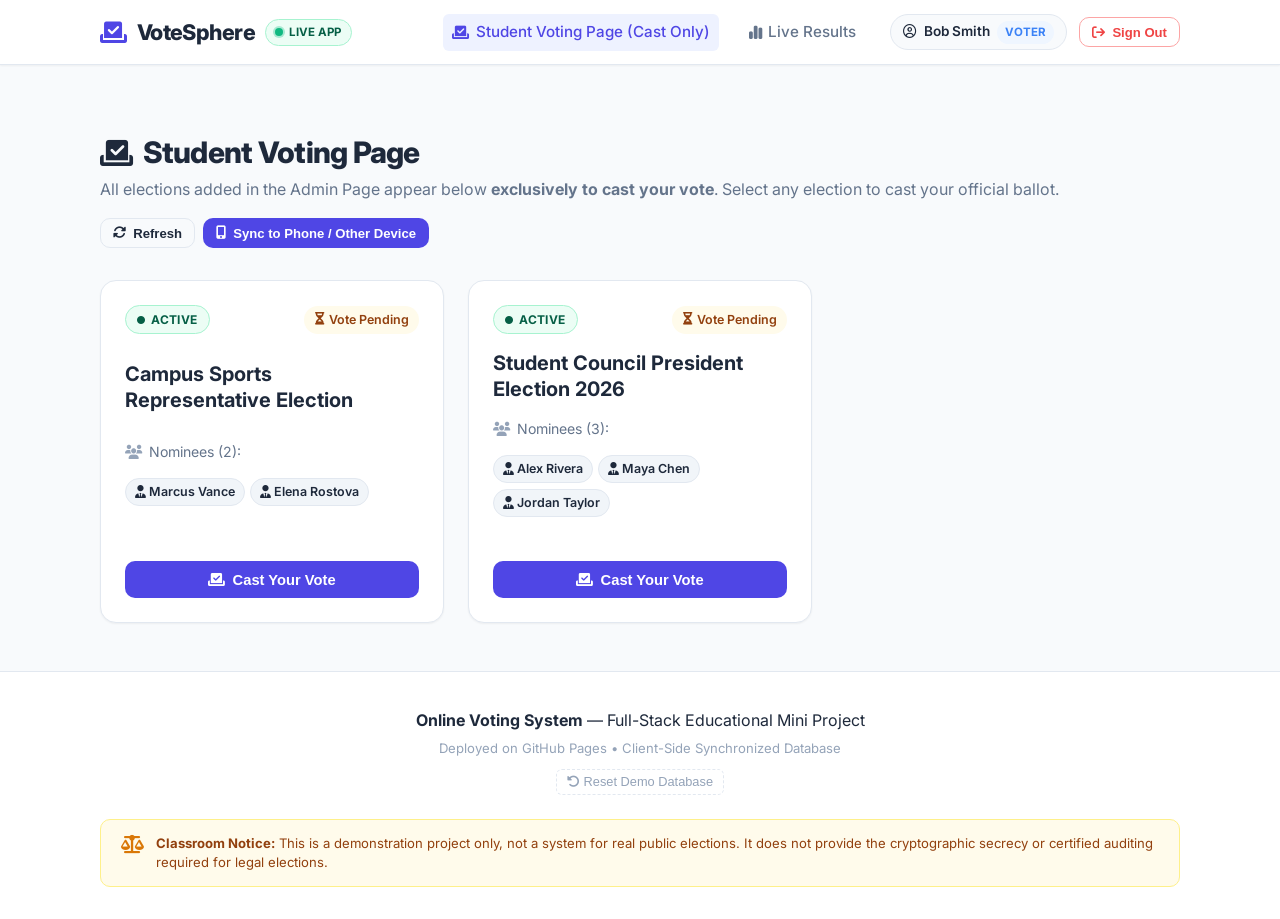
==== commit a2ce9d8e: "Add multi-device sync with QR code, direct sync link, and local Wi-Fi network support" ====
--- a/index.html
+++ b/index.html
@@ -1,1616 +1,3666 @@
-<!DOCTYPE html>
-<html lang="en">
-<head>
-    <meta charset="UTF-8">
-    <meta name="viewport" content="width=device-width, initial-scale=1.0">
-    <title>Online Voting System - Live Classroom Edition</title>
-    <!-- Google Fonts -->
-    <link rel="preconnect" href="https://fonts.googleapis.com">
-    <link rel="preconnect" href="https://fonts.gstatic.com" crossorigin>
-    <link href="https://fonts.googleapis.com/css2?family=Inter:wght@300;400;500;600;700;800&display=swap" rel="stylesheet">
-    <!-- Font Awesome Icons -->
-    <link rel="stylesheet" href="https://cdnjs.cloudflare.com/ajax/libs/font-awesome/6.4.0/css/all.min.css">
-    <!-- Main Stylesheet -->
-    <link rel="stylesheet" href="static/css/style.css">
-    <style>
-        /* Single Page Application View Management */
-        .spa-view {
-            display: none;
-            animation: fadeIn 0.25s ease-in-out;
-        }
-        .spa-view.active {
-            display: block;
-        }
-        .portal-switch-tabs {
-            display: flex;
-            background: #f1f5f9;
-            padding: 4px;
-            border-radius: var(--radius-md);
-            margin-bottom: 1.5rem;
-            gap: 4px;
-        }
-        .portal-tab-btn {
-            flex: 1;
-            text-align: center;
-            padding: 8px 12px;
-            font-size: 0.88rem;
-            font-weight: 600;
-            border-radius: var(--radius-sm);
-            color: var(--text-secondary);
-            cursor: pointer;
-            border: none;
-            background: transparent;
-            transition: all 0.15s ease;
-            text-decoration: none;
-            display: inline-flex;
-            align-items: center;
-            justify-content: center;
-            gap: 6px;
-        }
-        .portal-tab-btn.active {
-            background: #ffffff;
-            color: var(--primary);
-            box-shadow: var(--shadow-sm);
-        }
-        .live-sync-pill {
-            background: #ecfdf5;
-            color: #065f46;
-            border: 1px solid #a7f3d0;
-            font-size: 0.72rem;
-            font-weight: 700;
-            padding: 0.2rem 0.6rem;
-            border-radius: var(--radius-full);
-            display: inline-flex;
-            align-items: center;
-            gap: 0.35rem;
-        }
-        .live-dot {
-            width: 8px;
-            height: 8px;
-            background: #10b981;
-            border-radius: 50%;
-            display: inline-block;
-            box-shadow: 0 0 0 2px rgba(16, 185, 129, 0.3);
-            animation: pulse 2s infinite;
-        }
-        @keyframes pulse {
-            0% { transform: scale(0.95); box-shadow: 0 0 0 0 rgba(16, 185, 129, 0.7); }
-            70% { transform: scale(1); box-shadow: 0 0 0 6px rgba(16, 185, 129, 0); }
-            100% { transform: scale(0.95); box-shadow: 0 0 0 0 rgba(16, 185, 129, 0); }
-        }
-        .new-badge {
-            background: #4f46e5;
-            color: #ffffff;
-            font-size: 0.68rem;
-            font-weight: 800;
-            padding: 0.15rem 0.45rem;
-            border-radius: 4px;
-            letter-spacing: 0.05em;
-        }
-        .candidate-tag-list {
-            display: flex;
-            flex-wrap: wrap;
-            gap: 0.35rem;
-            margin-top: 0.4rem;
-        }
-        .candidate-tag {
-            background: #f1f5f9;
-            color: var(--text-primary);
-            font-size: 0.78rem;
-            font-weight: 600;
-            padding: 0.2rem 0.55rem;
-            border-radius: var(--radius-full);
-            border: 1px solid var(--border-color);
-        }
-        .btn-reset-db {
-            background: transparent;
-            border: 1px dashed var(--border-color);
-            color: var(--text-muted);
-            font-size: 0.8rem;
-            padding: 0.3rem 0.65rem;
-            border-radius: var(--radius-sm);
-            cursor: pointer;
-        }
-        .btn-reset-db:hover {
-            color: var(--danger);
-            border-color: var(--danger);
-            background: var(--danger-light);
-        }
-        .modal-section-title {
-            font-size: 0.88rem;
-            font-weight: 700;
-            color: var(--primary);
-            text-transform: uppercase;
-            letter-spacing: 0.04em;
-            margin: 0.5rem 0 0.25rem;
-            border-bottom: 1px dashed var(--border-color);
-            padding-bottom: 0.35rem;
-        }
-    </style>
-</head>
-<body>
-
-    <!-- Header & Navigation -->
-    <header class="navbar">
-        <div class="nav-container">
-            <a href="javascript:void(0)" onclick="app.navigate('polls')" class="nav-brand">
-                <i class="fa-solid fa-check-to-slot brand-icon"></i>
-                <span class="brand-text">VoteSphere</span>
-                <span class="live-sync-pill"><span class="live-dot"></span> LIVE APP</span>
-            </a>
-
-            <button class="nav-toggle" id="navToggle" aria-label="Toggle navigation" onclick="app.toggleMobileMenu()">
-                <i class="fa-solid fa-bars"></i>
-            </button>
-
-            <nav class="nav-menu" id="navMenu">
-                <ul class="nav-links">
-                    <li>
-                        <a href="javascript:void(0)" onclick="app.navigate('polls')" class="nav-link" id="nav-link-polls">
-                            <i class="fa-solid fa-check-to-slot"></i> Student Voting Page (Cast Only)
-                        </a>
-                    </li>
-                    <li id="nav-item-results">
-                        <a href="javascript:void(0)" onclick="app.navigate('results')" class="nav-link" id="nav-link-results">
-                            <i class="fa-solid fa-chart-simple"></i> Live Results
-                        </a>
-                    </li>
-                    <li id="nav-item-admin" style="display:none;">
-                        <a href="javascript:void(0)" onclick="app.navigate('admin')" class="nav-link nav-link-admin" id="nav-link-admin">
-                            <i class="fa-solid fa-shield-halved"></i> Admin Dashboard
-                        </a>
-                    </li>
-                </ul>
-
-                <div class="nav-user-actions" id="navUserActions">
-                    <!-- Populated dynamically by JavaScript based on role -->
-                </div>
-            </nav>
-        </div>
-    </header>
-
-    <!-- Main Content Area -->
-    <main class="main-content">
-        <div class="container">
-            <!-- Flash Notification Alerts -->
-            <div class="flash-container" id="flashContainer"></div>
-
-            <!-- ========================================================= -->
-            <!-- VIEW 1: STUDENT VOTING PAGE (Elections Shown TO CAST ONLY) -->
-            <!-- ========================================================= -->
-            <div id="view-polls" class="spa-view active">
-                <div class="page-header d-flex-between">
-                    <div>
-                        <h1 class="page-title"><i class="fa-solid fa-check-to-slot"></i> Student Voting Page</h1>
-                        <p class="page-subtitle">All elections added in the Admin Page appear below <strong>exclusively to cast your vote</strong>. Select any election to cast your official ballot.</p>
-                    </div>
-                    <div>
-                        <button type="button" class="btn btn-outline btn-sm" onclick="app.refreshFromStorage(true)" title="Check for newly added elections">
-                            <i class="fa-solid fa-rotate"></i> Refresh Elections
-                        </button>
-                    </div>
-                </div>
-
-                <!-- Elections Grid (Filtered to Cast Vote Only) -->
-                <div class="polls-grid" id="pollsGrid">
-                    <!-- Populated dynamically by JavaScript -->
-                </div>
-            </div>
-
-            <!-- ========================================================= -->
-            <!-- VIEW 2: BALLOT VOTING (Select candidate & cast vote)      -->
-            <!-- ========================================================= -->
-            <div id="view-ballot" class="spa-view">
-                <div class="ballot-wrapper">
-                    <div class="ballot-breadcrumb">
-                        <a href="javascript:void(0)" onclick="app.navigate('polls')" class="back-link">
-                            <i class="fa-solid fa-arrow-left"></i> Back to all elections
-                        </a>
-                    </div>
-
-                    <div class="ballot-header-card" id="ballotHeaderCard">
-                        <!-- Populated dynamically by JavaScript -->
-                    </div>
-
-                    <form id="spaBallotForm" onsubmit="event.preventDefault(); app.handleCastVote();">
-                        <div class="candidates-grid" id="ballotCandidatesGrid">
-                            <!-- Populated dynamically by JavaScript -->
-                        </div>
-
-                        <div class="ballot-submit-bar" id="ballotSubmitBar">
-                            <button type="submit" class="btn btn-primary btn-lg" id="submitBallotBtn">
-                                <i class="fa-solid fa-check-to-slot"></i> Confirm & Cast Ballot
-                            </button>
-                        </div>
-                    </form>
-                </div>
-            </div>
-
-            <!-- ========================================================= -->
-            <!-- VIEW 3: LIVE RESULTS                                     -->
-            <!-- ========================================================= -->
-            <div id="view-results" class="spa-view">
-                <div class="results-page">
-                    <div class="page-header results-header">
-                        <div>
-                            <h1 class="page-title"><i class="fa-solid fa-chart-column"></i> Election Results</h1>
-                            <p class="page-subtitle">Real-time vote tallies and candidate standing across campus elections.</p>
-                        </div>
-
-                        <div class="poll-selector-wrapper">
-                            <label for="resultsPollSelect" class="form-label mb-1">Select Election:</label>
-                            <select id="resultsPollSelect" class="form-control poll-select" onchange="app.renderResults(parseInt(this.value))">
-                                <!-- Populated dynamically by JavaScript -->
-                            </select>
-                        </div>
-                    </div>
-
-                    <div class="stats-grid mb-4" id="resultsStatsGrid">
-                        <!-- Populated dynamically by JavaScript -->
-                    </div>
-
-                    <div class="results-card">
-                        <div class="results-card-header">
-                            <h2>Candidate Standings</h2>
-                            <span class="text-muted" id="resultsTotalSubtitle">Total: 0 votes</span>
-                        </div>
-                        <div class="results-list" id="resultsCandidatesList">
-                            <!-- Populated dynamically by JavaScript -->
-                        </div>
-                    </div>
-
-                    <div class="results-footer-bar">
-                        <button type="button" class="btn btn-primary" onclick="app.navigate('polls')">
-                            <i class="fa-solid fa-check-to-slot"></i> Back to Student Voting Page
-                        </button>
-                    </div>
-                </div>
-            </div>
-
-            <!-- ========================================================= -->
-            <!-- VIEW 4: ADMINISTRATOR DASHBOARD (Add Elections/Candidates)-->
-            <!-- ========================================================= -->
-            <div id="view-admin" class="spa-view">
-                <div class="admin-dashboard">
-                    <div class="page-header">
-                        <div>
-                            <h1 class="page-title"><i class="fa-solid fa-shield-halved"></i> Administrator Dashboard</h1>
-                            <p class="page-subtitle">Manage campus polls, add election names and candidates manually. Every election added here immediately appears on the Student Page to cast vote.</p>
-                        </div>
-                        <div class="header-action">
-                            <span class="badge badge-admin"><i class="fa-solid fa-lock"></i> Admin Mode</span>
-                        </div>
-                    </div>
-
-                    <!-- PROMINENT SEPARATE ACTION BUTTONS BAR -->
-                    <div class="admin-action-toolbar mb-4">
-                        <div class="toolbar-info">
-                            <h3><i class="fa-solid fa-sliders"></i> Quick Actions</h3>
-                            <p>Use the separate buttons below to manually add new election names or candidate details.</p>
-                        </div>
-                        <div class="toolbar-buttons">
-                            <!-- SEPARATE BUTTON 1: Add Election Name -->
-                            <button type="button" class="btn btn-primary btn-lg" onclick="app.openModal('electionModal')">
-                                <i class="fa-solid fa-folder-plus"></i> + Add Election Name
-                            </button>
-
-                            <!-- SEPARATE BUTTON 2: Add Candidate Details -->
-                            <button type="button" class="btn btn-secondary btn-lg" onclick="app.openModal('candidateModal')">
-                                <i class="fa-solid fa-user-plus"></i> + Add Candidate Details
-                            </button>
-                        </div>
-                    </div>
-
-                    <!-- KPI Metric Cards -->
-                    <div class="stats-grid mb-4" id="adminMetricsGrid">
-                        <!-- Populated dynamically by JavaScript -->
-                    </div>
-
-                    <!-- Table 1: Manage Election Polls -->
-                    <div class="admin-card mb-4">
-                        <div class="admin-card-header d-flex-between">
-                            <div class="header-title-group">
-                                <h3><i class="fa-solid fa-list-check"></i> Campus Elections & Polls</h3>
-                                <span class="text-muted">Elections added here immediately appear on the Student Page to cast vote</span>
-                            </div>
-                            <button type="button" class="btn btn-primary btn-sm" onclick="app.openModal('electionModal')">
-                                <i class="fa-solid fa-plus"></i> Add Election
-                            </button>
-                        </div>
-                        <div class="table-responsive">
-                            <table class="data-table">
-                                <thead>
-                                    <tr>
-                                        <th>ID</th>
-                                        <th>Election Name / Title</th>
-                                        <th>Candidates</th>
-                                        <th>Status</th>
-                                        <th>Voting Window</th>
-                                        <th>Results</th>
-                                        <th>Actions</th>
-                                    </tr>
-                                </thead>
-                                <tbody id="adminPollsTableBody">
-                                    <!-- Populated dynamically by JavaScript -->
-                                </tbody>
-                            </table>
-                        </div>
-                    </div>
-
-                    <!-- Table 2: Registered Candidates -->
-                    <div class="admin-card mb-4">
-                        <div class="admin-card-header d-flex-between">
-                            <div class="header-title-group">
-                                <h3><i class="fa-solid fa-address-book"></i> Registered Candidates</h3>
-                                <span class="text-muted">Candidates appearing on the student voting ballot</span>
-                            </div>
-                            <button type="button" class="btn btn-secondary btn-sm" onclick="app.openModal('candidateModal')">
-                                <i class="fa-solid fa-plus"></i> Add Candidate
-                            </button>
-                        </div>
-                        <div class="table-responsive">
-                            <table class="data-table">
-                                <thead>
-                                    <tr>
-                                        <th>ID</th>
-                                        <th>Candidate Name</th>
-                                        <th>Assigned Election</th>
-                                        <th>Platform / Statement</th>
-                                        <th>Actions</th>
-                                    </tr>
-                                </thead>
-                                <tbody id="adminCandidatesTableBody">
-                                    <!-- Populated dynamically by JavaScript -->
-                                </tbody>
-                            </table>
-                        </div>
-                    </div>
-
-                    <!-- Table 3: Registered Student Voters -->
-                    <div class="admin-card mb-4">
-                        <div class="admin-card-header">
-                            <h3><i class="fa-solid fa-user-check"></i> Registered Student Voters</h3>
-                        </div>
-                        <div class="table-responsive">
-                            <table class="data-table">
-                                <thead>
-                                    <tr>
-                                        <th>User ID</th>
-                                        <th>Student ID</th>
-                                        <th>Voter Full Name</th>
-                                        <th>Total Ballots Cast</th>
-                                    </tr>
-                                </thead>
-                                <tbody id="adminVotersTableBody">
-                                    <!-- Populated dynamically by JavaScript -->
-                                </tbody>
-                            </table>
-                        </div>
-                    </div>
-                </div>
-            </div>
-
-            <!-- ========================================================= -->
-            <!-- VIEW 5: STUDENT LOGIN                                    -->
-            <!-- ========================================================= -->
-            <div id="view-login" class="spa-view">
-                <div class="auth-wrapper">
-                    <div class="auth-card">
-                        <div class="portal-switch-tabs">
-                            <button type="button" class="portal-tab-btn active" onclick="app.navigate('login')">
-                                <i class="fa-solid fa-graduation-cap"></i> Student Portal
-                            </button>
-                            <button type="button" class="portal-tab-btn" onclick="app.navigate('admin-login')">
-                                <i class="fa-solid fa-shield-halved"></i> Admin Portal
-                            </button>
-                        </div>
-
-                        <div class="auth-header">
-                            <div class="auth-icon-circle">
-                                <i class="fa-solid fa-graduation-cap"></i>
-                            </div>
-                            <h2>Student Voter Sign In</h2>
-                            <p>Enter your Student ID and password to access the voting page to cast your vote.</p>
-                        </div>
-
-                        <form class="auth-form" onsubmit="event.preventDefault(); app.handleLogin('voter');">
-                            <div class="form-group">
-                                <label for="login_student_id" class="form-label">Student ID</label>
-                                <div class="input-with-icon">
-                                    <i class="fa-solid fa-hashtag input-icon"></i>
-                                    <input type="text" id="login_student_id" class="form-control" placeholder="e.g., STU1001 or STU1002" required autofocus>
-                                </div>
-                            </div>
-
-                            <div class="form-group">
-                                <label for="login_password" class="form-label">Password</label>
-                                <div class="input-with-icon">
-                                    <i class="fa-solid fa-lock input-icon"></i>
-                                    <input type="password" id="login_password" class="form-control" placeholder="Your account password" required>
-                                </div>
-                            </div>
-
-                            <button type="submit" class="btn btn-primary btn-block">
-                                <i class="fa-solid fa-arrow-right-to-bracket"></i> Sign In to Cast Vote
-                            </button>
-                        </form>
-
-                        <div class="auth-footer">
-                            <p>New student voter? <a href="javascript:void(0)" onclick="app.navigate('register')">Create an account</a></p>
-                            <p class="mt-2 text-muted" style="font-size: 0.85rem;">Election supervisor? <a href="javascript:void(0)" onclick="app.navigate('admin-login')">Switch to Admin Portal &rarr;</a></p>
-                        </div>
-
-                        <!-- Quick Demo Accounts -->
-                        <div class="demo-accounts-card">
-                            <div class="demo-header">
-                                <i class="fa-solid fa-laptop-code"></i>
-                                <span>Student Demo Accounts (Click to Fill)</span>
-                            </div>
-                            <div class="demo-buttons">
-                                <button type="button" class="btn-demo-pill" onclick="app.fillCredentials('STU1002', 'voter123')">
-                                    <span class="pill-role voter-pill">Student</span>
-                                    <span class="pill-id">STU1002</span>
-                                    <span class="pill-pw">(ready to cast vote)</span>
-                                </button>
-                                <button type="button" class="btn-demo-pill" onclick="app.fillCredentials('STU1001', 'voter123')">
-                                    <span class="pill-role voter-pill">Student</span>
-                                    <span class="pill-id">STU1001</span>
-                                    <span class="pill-pw">(already voted)</span>
-                                </button>
-                            </div>
-                        </div>
-                    </div>
-                </div>
-            </div>
-
-            <!-- ========================================================= -->
-            <!-- VIEW 6: ADMIN LOGIN                                      -->
-            <!-- ========================================================= -->
-            <div id="view-admin-login" class="spa-view">
-                <div class="auth-wrapper">
-                    <div class="auth-card" style="border-top: 4px solid #7e22ce;">
-                        <div class="portal-switch-tabs">
-                            <button type="button" class="portal-tab-btn" onclick="app.navigate('login')">
-                                <i class="fa-solid fa-graduation-cap"></i> Student Portal
-                            </button>
-                            <button type="button" class="portal-tab-btn active" onclick="app.navigate('admin-login')">
-                                <i class="fa-solid fa-shield-halved"></i> Admin Portal
-                            </button>
-                        </div>
-
-                        <div class="auth-header">
-                            <div class="auth-icon-circle" style="background: #faf5ff; color: #7e22ce;">
-                                <i class="fa-solid fa-shield-halved"></i>
-                            </div>
-                            <h2>Administrator Sign In</h2>
-                            <p>Enter administrator credentials to add elections and manage candidates.</p>
-                        </div>
-
-                        <form class="auth-form" onsubmit="event.preventDefault(); app.handleLogin('admin');">
-                            <div class="form-group">
-                                <label for="admin_login_id" class="form-label">Admin ID</label>
-                                <div class="input-with-icon">
-                                    <i class="fa-solid fa-user-shield input-icon"></i>
-                                    <input type="text" id="admin_login_id" class="form-control" placeholder="e.g., ADMIN001" value="ADMIN001" required>
-                                </div>
-                            </div>
-
-                            <div class="form-group">
-                                <label for="admin_login_password" class="form-label">Admin Password</label>
-                                <div class="input-with-icon">
-                                    <i class="fa-solid fa-lock input-icon"></i>
-                                    <input type="password" id="admin_login_password" class="form-control" placeholder="Enter admin password" value="admin123" required>
-                                </div>
-                            </div>
-
-                            <button type="submit" class="btn btn-secondary btn-block" style="background:#7e22ce; color:#fff;">
-                                <i class="fa-solid fa-lock-open"></i> Sign In to Admin Panel
-                            </button>
-                        </form>
-
-                        <div class="demo-accounts-card">
-                            <div class="demo-header">
-                                <i class="fa-solid fa-laptop-code"></i>
-                                <span>Default Admin Account (1-Click Fill)</span>
-                            </div>
-                            <button type="button" class="btn-demo-pill" onclick="app.fillAdminCredentials('ADMIN001', 'admin123')">
-                                <span class="pill-role admin-pill">Admin</span>
-                                <span class="pill-id">ADMIN001</span>
-                                <span class="pill-pw">(password: admin123)</span>
-                            </button>
-                        </div>
-                    </div>
-                </div>
-            </div>
-
-            <!-- ========================================================= -->
-            <!-- VIEW 7: VOTER REGISTRATION                               -->
-            <!-- ========================================================= -->
-            <div id="view-register" class="spa-view">
-                <div class="auth-wrapper">
-                    <div class="auth-card">
-                        <div class="auth-header">
-                            <div class="auth-icon-circle">
-                                <i class="fa-solid fa-id-card"></i>
-                            </div>
-                            <h2>Register as a Student Voter</h2>
-                            <p>Create your student voting account with a unique ID.</p>
-                        </div>
-
-                        <form class="auth-form" onsubmit="event.preventDefault(); app.handleRegister();">
-                            <div class="form-group">
-                                <label for="reg_name" class="form-label">Full Name *</label>
-                                <div class="input-with-icon">
-                                    <i class="fa-regular fa-user input-icon"></i>
-                                    <input type="text" id="reg_name" class="form-control" placeholder="e.g., David Miller" required>
-                                </div>
-                            </div>
-
-                            <div class="form-group">
-                                <label for="reg_student_id" class="form-label">Student ID *</label>
-                                <div class="input-with-icon">
-                                    <i class="fa-solid fa-hashtag input-icon"></i>
-                                    <input type="text" id="reg_student_id" class="form-control" placeholder="e.g., STU2050" required>
-                                </div>
-                            </div>
-
-                            <div class="form-group">
-                                <label for="reg_password" class="form-label">Password *</label>
-                                <div class="input-with-icon">
-                                    <i class="fa-solid fa-lock input-icon"></i>
-                                    <input type="password" id="reg_password" class="form-control" placeholder="At least 6 characters" minlength="6" required>
-                                </div>
-                            </div>
-
-                            <div class="form-group">
-                                <label for="reg_confirm_password" class="form-label">Confirm Password *</label>
-                                <div class="input-with-icon">
-                                    <i class="fa-solid fa-shield-halved input-icon"></i>
-                                    <input type="password" id="reg_confirm_password" class="form-control" placeholder="Re-enter password" minlength="6" required>
-                                </div>
-                            </div>
-
-                            <button type="submit" class="btn btn-primary btn-block">
-                                <i class="fa-solid fa-user-plus"></i> Complete Registration
-                            </button>
-                        </form>
-
-                        <div class="auth-footer">
-                            <p>Already registered? <a href="javascript:void(0)" onclick="app.navigate('login')">Sign In here</a></p>
-                        </div>
-                    </div>
-                </div>
-            </div>
-        </div>
-    </main>
-
-    <!-- ============================================================= -->
-    <!-- MODAL 1: ADD ELECTION NAME MANUALLY (IN ADMIN PAGE)           -->
-    <!-- ============================================================= -->
-    <div class="modal-backdrop" id="electionModal" role="dialog" aria-modal="true">
-        <div class="modal-dialog">
-            <div class="modal-header">
-                <div class="modal-title-wrap">
-                    <div class="modal-icon-circle modal-icon-primary">
-                        <i class="fa-solid fa-folder-plus"></i>
-                    </div>
-                    <div>
-                        <h3>Add Election Name</h3>
-                        <p class="modal-subtitle">Define an election title. It will appear on the Student Page to cast vote.</p>
-                    </div>
-                </div>
-                <button type="button" class="modal-close" onclick="app.closeModal('electionModal')">&times;</button>
-            </div>
-
-            <form onsubmit="event.preventDefault(); app.handleAddPoll();">
-                <div class="modal-body">
-                    <div class="form-group">
-                        <label for="new_poll_title" class="form-label">Election Name / Title *</label>
-                        <input type="text" id="new_poll_title" class="form-control" placeholder="e.g., Computer Science Dept Representative 2026" required autofocus>
-                        <small class="form-hint">This election name will immediately show up on the Student Page to cast vote.</small>
-                    </div>
-
-                    <!-- CANDIDATE SHORTCUT: Ensures election is immediately ready to cast vote -->
-                    <div class="modal-section-title">
-                        <i class="fa-solid fa-users"></i> Initial Candidates to Vote For
-                    </div>
-
-                    <div class="form-group">
-                        <label for="new_poll_cand1" class="form-label">Candidate 1 Name</label>
-                        <input type="text" id="new_poll_cand1" class="form-control" placeholder="e.g., Sophia Patel">
-                    </div>
-
-                    <div class="form-group">
-                        <label for="new_poll_cand2" class="form-label">Candidate 2 Name</label>
-                        <input type="text" id="new_poll_cand2" class="form-control" placeholder="e.g., Liam Chen">
-                        <small class="form-hint">If left empty, two official nominees are automatically created so students can cast vote right away.</small>
-                    </div>
-
-                    <div class="modal-section-title">
-                        <i class="fa-regular fa-clock"></i> Schedule & Status
-                    </div>
-
-                    <div class="form-row">
-                        <div class="form-group col">
-                            <label for="new_poll_start" class="form-label">Voting Starts</label>
-                            <input type="text" id="new_poll_start" class="form-control" placeholder="YYYY-MM-DD HH:MM:SS">
-                        </div>
-                        <div class="form-group col">
-                            <label for="new_poll_end" class="form-label">Voting Ends</label>
-                            <input type="text" id="new_poll_end" class="form-control" placeholder="YYYY-MM-DD HH:MM:SS">
-                        </div>
-                    </div>
-
-                    <div class="form-group">
-                        <label for="new_poll_status" class="form-label">Initial Status</label>
-                        <select id="new_poll_status" class="form-control">
-                            <option value="active" selected>Active (Open for Students to Cast Vote)</option>
-                            <option value="closed">Closed (Voting Inactive)</option>
-                        </select>
-                    </div>
-                </div>
-
-                <div class="modal-footer">
-                    <button type="button" class="btn btn-outline" onclick="app.closeModal('electionModal')">Cancel</button>
-                    <!-- SEPARATE SUBMIT BUTTON FOR ELECTION -->
-                    <button type="submit" class="btn btn-primary">
-                        <i class="fa-solid fa-check"></i> Save & Show on Student Page
-                    </button>
-                </div>
-            </form>
-        </div>
-    </div>
-
-    <!-- ============================================================= -->
-    <!-- MODAL 2: ADD CANDIDATE DETAILS MANUALLY                       -->
-    <!-- ============================================================= -->
-    <div class="modal-backdrop" id="candidateModal" role="dialog" aria-modal="true">
-        <div class="modal-dialog">
-            <div class="modal-header">
-                <div class="modal-title-wrap">
-                    <div class="modal-icon-circle modal-icon-secondary">
-                        <i class="fa-solid fa-user-plus"></i>
-                    </div>
-                    <div>
-                        <h3>Add Candidate Details</h3>
-                        <p class="modal-subtitle">Manually register a candidate and their campaign manifesto.</p>
-                    </div>
-                </div>
-                <button type="button" class="modal-close" onclick="app.closeModal('candidateModal')">&times;</button>
-            </div>
-
-            <form onsubmit="event.preventDefault(); app.handleAddCandidate();">
-                <div class="modal-body">
-                    <div class="form-group">
-                        <label for="new_cand_poll_id" class="form-label">Select Election *</label>
-                        <select id="new_cand_poll_id" class="form-control" required>
-                            <!-- Populated dynamically -->
-                        </select>
-                    </div>
-
-                    <div class="form-group">
-                        <label for="new_cand_name" class="form-label">Candidate Full Name *</label>
-                        <input type="text" id="new_cand_name" class="form-control" placeholder="e.g., Jennifer Lawrence" required>
-                    </div>
-
-                    <div class="form-group">
-                        <label for="new_cand_desc" class="form-label">Campaign Manifesto / Platform</label>
-                        <textarea id="new_cand_desc" class="form-control" rows="3" placeholder="Key campaign pledges, vision, or background qualifications for student voters..."></textarea>
-                    </div>
-                </div>
-
-                <div class="modal-footer">
-                    <button type="button" class="btn btn-outline" onclick="app.closeModal('candidateModal')">Cancel</button>
-                    <!-- SEPARATE SUBMIT BUTTON FOR CANDIDATE -->
-                    <button type="submit" class="btn btn-secondary">
-                        <i class="fa-solid fa-user-check"></i> Save Candidate Details
-                    </button>
-                </div>
-            </form>
-        </div>
-    </div>
-
-    <!-- Footer with Mandatory Educational Disclaimer -->
-    <footer class="footer">
-        <div class="container footer-content">
-            <div class="footer-info">
-                <p class="project-title"><strong>Online Voting System</strong> &mdash; Full-Stack Educational Mini Project</p>
-                <p class="tech-stack">Deployed on GitHub Pages &bull; Client-Side Synchronized Database</p>
-                <div style="margin-top: 0.6rem;">
-                    <button type="button" class="btn-reset-db" onclick="app.resetDatabase()">
-                        <i class="fa-solid fa-rotate-left"></i> Reset Demo Database
-                    </button>
-                </div>
-            </div>
-            <div class="disclaimer-box">
-                <i class="fa-solid fa-scale-balanced disclaimer-icon"></i>
-                <p><strong>Classroom Notice:</strong> This is a demonstration project only, not a system for real public elections. It does not provide the cryptographic secrecy or certified auditing required for legal elections.</p>
-            </div>
-        </div>
-    </footer>
-
-    <!-- Interactive Client-side Application Controller -->
-    <script>
-    /**
-     * Online Voting System - GitHub Pages Client Controller
-     * Implements full real-time database parity (users, polls, candidates, votes)
-     * Elections added in Admin Page immediately appear on the Student Page TO CAST ONLY.
-     */
-    const STORAGE_KEY = 'votesphere_github_db_v3';
-
-    const defaultData = {
-        users: [
-            { id: 1, name: "System Administrator", student_id: "ADMIN001", password: "admin123", role: "admin" },
-            { id: 2, name: "Alice Johnson", student_id: "STU1001", password: "voter123", role: "voter" },
-            { id: 3, name: "Bob Smith", student_id: "STU1002", password: "voter123", role: "voter" }
-        ],
-        polls: [
-            { id: 1, title: "Student Council President Election 2026", start_time: "2026-10-01 09:00:00", end_time: "2026-11-15 17:00:00", status: "active" },
-            { id: 2, title: "Campus Sports Representative Election", start_time: "2026-10-01 09:00:00", end_time: "2026-11-20 17:00:00", status: "active" }
-        ],
-        candidates: [
-            { id: 1, name: "Alex Rivera", description: "Focuses on campus sustainability, 24/7 study rooms, and student mental health initiatives.", poll_id: 1 },
-            { id: 2, name: "Maya Chen", description: "Advocates for improved campus Wi-Fi infrastructure, gym upgrades, and transparent club funding.", poll_id: 1 },
-            { id: 3, name: "Jordan Taylor", description: "Committed to expanding cafeteria food varieties and hosting inter-college cultural fests.", poll_id: 1 },
-            { id: 4, name: "Marcus Vance", description: "Varsity basketball captain with a plan to introduce weekend intramural tournaments for all students.", poll_id: 2 },
-            { id: 5, name: "Elena Rostova", description: "Badminton club lead focusing on new fitness equipment and self-defense workshops.", poll_id: 2 }
-        ],
-        votes: [
-            { id: 1, voter_id: 2, candidate_id: 1, poll_id: 1, timestamp: "2026-10-29 12:00:00" }
-        ]
-    };
-
-    class VotingApp {
-        constructor() {
-            this.currentUser = { id: 3, name: "Bob Smith", student_id: "STU1002", role: "voter" };
-            this.selectedPollId = 1;
-            this.currentView = 'polls';
-            this.lastPollsHash = '';
-
-            // Setup cross-tab sync channel
-            try {
-                this.syncChannel = new BroadcastChannel('votesphere_channel');
-                this.syncChannel.onmessage = (e) => {
-                    this.loadDatabase();
-                    this.refreshCurrentView();
-                };
-            } catch(e) {
-                this.syncChannel = null;
-            }
-
-            // Setup storage listener
-            window.addEventListener('storage', (e) => {
-                if (e.key === STORAGE_KEY) {
-                    this.loadDatabase();
-                    this.refreshCurrentView();
-                }
-            });
-
-            this.initDatabase();
-            this.initSession();
-
-            // Auto-sync polling every 2 seconds
-            setInterval(() => {
-                this.checkAndSyncLive();
-            }, 2000);
-        }
-
-        initDatabase() {
-            const raw = localStorage.getItem(STORAGE_KEY);
-            if (!raw) {
-                this.db = JSON.parse(JSON.stringify(defaultData));
-                this.saveDatabase();
-            } else {
-                try {
-                    this.db = JSON.parse(raw);
-                } catch(e) {
-                    this.db = JSON.parse(JSON.stringify(defaultData));
-                    this.saveDatabase();
-                }
-            }
-        }
-
-        loadDatabase() {
-            const raw = localStorage.getItem(STORAGE_KEY);
-            if (raw) {
-                try {
-                    this.db = JSON.parse(raw);
-                } catch(e) {}
-            }
-        }
-
-        saveDatabase() {
-            localStorage.setItem(STORAGE_KEY, JSON.stringify(this.db));
-            if (this.syncChannel) {
-                try {
-                    this.syncChannel.postMessage('sync');
-                } catch(e) {}
-            }
-        }
-
-        checkAndSyncLive() {
-            const raw = localStorage.getItem(STORAGE_KEY);
-            if (raw) {
-                try {
-                    const parsed = JSON.parse(raw);
-                    const newHash = parsed.polls.length + "_" + parsed.candidates.length + "_" + parsed.votes.length;
-                    if (newHash !== this.lastPollsHash) {
-                        this.db = parsed;
-                        this.lastPollsHash = newHash;
-                        if (this.currentView === 'polls' || this.currentView === 'results' || this.currentView === 'admin') {
-                            this.refreshCurrentView();
-                        }
-                    }
-                } catch(e) {}
-            }
-        }
-
-        refreshFromStorage(showToast = false) {
-            this.loadDatabase();
-            this.refreshCurrentView();
-            if (showToast) {
-                this.showFlash("Elections list refreshed live from database.", "info");
-            }
-        }
-
-        resetDatabase() {
-            if (confirm("Reset the demo database back to clean initial state? All custom added elections, candidates, and votes will be restored.")) {
-                this.db = JSON.parse(JSON.stringify(defaultData));
-                this.saveDatabase();
-                this.showFlash("Database restored to default classroom sample data.", "info");
-                this.refreshCurrentView();
-            }
-        }
-
-        initSession() {
-            const stored = sessionStorage.getItem('votesphere_session_user');
-            if (stored) {
-                try {
-                    this.currentUser = JSON.parse(stored);
-                } catch(e) {
-                    this.currentUser = { id: 3, name: "Bob Smith", student_id: "STU1002", role: "voter" };
-                }
-            } else {
-                // Pre-set Bob Smith so student page is immediately ready to cast vote!
-                this.currentUser = { id: 3, name: "Bob Smith", student_id: "STU1002", role: "voter" };
-                sessionStorage.setItem('votesphere_session_user', JSON.stringify(this.currentUser));
-            }
-            this.updateNavbar();
-            this.navigate('polls');
-        }
-
-        updateNavbar() {
-            const userActions = document.getElementById('navUserActions');
-            const navAdmin = document.getElementById('nav-item-admin');
-            const navPolls = document.getElementById('nav-link-polls');
-
-            if (this.currentUser) {
-                if (this.currentUser.role === 'admin') {
-                    if (navAdmin) navAdmin.style.display = 'block';
-                    if (navPolls) navPolls.innerHTML = '<i class="fa-solid fa-box-archive"></i> Student Voting View';
-                } else {
-                    if (navAdmin) navAdmin.style.display = 'none'; // Students CANNOT see Admin Dashboard
-                    if (navPolls) navPolls.innerHTML = '<i class="fa-solid fa-check-to-slot"></i> Student Voting Page (Cast Only)';
-                }
-
-                userActions.innerHTML = `
-                    <div class="user-pill">
-                        <i class="fa-regular fa-circle-user"></i>
-                        <span class="user-name">${this.escapeHtml(this.currentUser.name)}</span>
-                        <span class="role-badge role-${this.currentUser.role}">${this.currentUser.role.toUpperCase()}</span>
-                    </div>
-                    <button type="button" class="btn btn-outline-danger btn-sm" onclick="app.logout()">
-                        <i class="fa-solid fa-arrow-right-from-bracket"></i> Sign Out
-                    </button>
-                `;
-            } else {
-                if (navAdmin) navAdmin.style.display = 'none';
-                if (navPolls) navPolls.innerHTML = '<i class="fa-solid fa-check-to-slot"></i> Student Voting Page (Cast Only)';
-                userActions.innerHTML = `
-                    <button type="button" class="btn btn-outline btn-sm" onclick="app.navigate('login')">
-                        <i class="fa-solid fa-right-to-bracket"></i> Student Sign In
-                    </button>
-                    <button type="button" class="btn btn-secondary btn-sm" onclick="app.navigate('admin-login')">
-                        <i class="fa-solid fa-shield-halved"></i> Admin Portal
-                    </button>
-                `;
-            }
-        }
-
-        navigate(viewId, param = null) {
-            this.loadDatabase(); // Always ensure freshest database before switching views
-            document.querySelectorAll('.spa-view').forEach(el => el.classList.remove('active'));
-            document.querySelectorAll('.nav-link').forEach(el => el.classList.remove('active'));
-
-            const target = document.getElementById('view-' + viewId);
-            if (target) {
-                target.classList.add('active');
-                this.currentView = viewId;
-                window.scrollTo({ top: 0, behavior: 'smooth' });
-            }
-
-            const navLink = document.getElementById('nav-link-' + viewId);
-            if (navLink) navLink.classList.add('active');
-
-            if (viewId === 'polls') this.renderPolls();
-            if (viewId === 'ballot') this.renderBallot(param);
-            if (viewId === 'results') this.renderResults(param || this.selectedPollId);
-            if (viewId === 'admin') this.renderAdmin();
-        }
-
-        refreshCurrentView() {
-            this.navigate(this.currentView, this.selectedPollId);
-        }
-
-        showFlash(message, category = 'info') {
-            const container = document.getElementById('flashContainer');
-            const iconMap = {
-                success: 'fa-circle-check',
-                danger: 'fa-circle-xmark',
-                warning: 'fa-triangle-exclamation',
-                info: 'fa-circle-info'
-            };
-            const alertDiv = document.createElement('div');
-            alertDiv.className = `alert alert-${category}`;
-            alertDiv.innerHTML = `
-                <div class="alert-icon"><i class="fa-solid ${iconMap[category] || 'fa-circle-info'}"></i></div>
-                <div class="alert-message">${this.escapeHtml(message)}</div>
-                <button type="button" class="alert-close" onclick="this.parentElement.remove()">&times;</button>
-            `;
-            container.appendChild(alertDiv);
-            setTimeout(() => {
-                alertDiv.style.opacity = '0';
-                setTimeout(() => alertDiv.remove(), 400);
-            }, 6000);
-        }
-
-        fillCredentials(id, pw) {
-            document.getElementById('login_student_id').value = id;
-            document.getElementById('login_password').value = pw;
-            this.handleLogin('voter');
-        }
-
-        fillAdminCredentials(id, pw) {
-            document.getElementById('admin_login_id').value = id;
-            document.getElementById('admin_login_password').value = pw;
-            this.handleLogin('admin');
-        }
-
-        handleLogin(expectedRole) {
-            const idInput = expectedRole === 'admin' ? document.getElementById('admin_login_id') : document.getElementById('login_student_id');
-            const pwInput = expectedRole === 'admin' ? document.getElementById('admin_login_password') : document.getElementById('login_password');
-
-            const id = idInput.value.trim().toUpperCase();
-            const pw = pwInput.value.trim();
-
-            const user = this.db.users.find(u => u.student_id.toUpperCase() === id && u.password === pw);
-
-            if (!user) {
-                this.showFlash("Invalid credentials. Please check your ID and Password.", "danger");
-                return;
-            }
-
-            if (expectedRole === 'admin' && user.role !== 'admin') {
-                this.showFlash("Access denied. Administrator privileges required.", "danger");
-                return;
-            }
-
-            this.currentUser = user;
-            sessionStorage.setItem('votesphere_session_user', JSON.stringify(user));
-            this.updateNavbar();
-            this.showFlash(`Welcome, ${user.name}! You are signed in.`, "success");
-
-            if (user.role === 'admin') {
-                this.navigate('admin');
-            } else {
-                this.navigate('polls');
-            }
-        }
-
-        handleRegister() {
-            const name = document.getElementById('reg_name').value.trim();
-            const studentId = document.getElementById('reg_student_id').value.trim().toUpperCase();
-            const pw = document.getElementById('reg_password').value;
-            const confirmPw = document.getElementById('reg_confirm_password').value;
-
-            if (pw !== confirmPw) {
-                this.showFlash("Passwords do not match. Please verify.", "danger");
-                return;
-            }
-
-            if (this.db.users.some(u => u.student_id.toUpperCase() === studentId)) {
-                this.showFlash("A student with this ID is already registered. Please sign in.", "warning");
-                this.navigate('login');
-                return;
-            }
-
-            const newUser = {
-                id: this.db.users.length + 1,
-                name: name,
-                student_id: studentId,
-                password: pw,
-                role: 'voter'
-            };
-
-            this.db.users.push(newUser);
-            this.saveDatabase();
-            this.showFlash("Registration successful! You can now sign in and vote.", "success");
-            this.navigate('login');
-            document.getElementById('login_student_id').value = studentId;
-        }
-
-        logout() {
-            this.currentUser = null;
-            sessionStorage.removeItem('votesphere_session_user');
-            this.updateNavbar();
-            this.showFlash("You have signed out successfully.", "info");
-            this.navigate('login');
-        }
-
-        /**
-         * Renders the Student Voting Page
-         * Every election added in the Admin Page is shown here TO CAST ONLY!
-         */
-        renderPolls() {
-            this.loadDatabase();
-            const grid = document.getElementById('pollsGrid');
-            if (!this.db.polls || !this.db.polls.length) {
-                grid.innerHTML = `
-                    <div class="empty-state-card" style="grid-column: 1/-1;">
-                        <i class="fa-solid fa-folder-open empty-icon"></i>
-                        <h3>No Elections Available Yet</h3>
-                        <p>No elections have been scheduled. Once an admin adds an election in the Admin Page, it will show up here to cast vote.</p>
-                    </div>`;
-                return;
-            }
-
-            const voterId = this.currentUser ? this.currentUser.id : null;
-
-            // Show newest added elections at the very top!
-            const sortedPolls = [...this.db.polls].reverse();
-
-            grid.innerHTML = sortedPolls.map((poll, idx) => {
-                const candidates = this.db.candidates.filter(c => c.poll_id === poll.id);
-                const candCount = candidates.length;
-                const hasVoted = voterId && this.db.votes.some(v => v.voter_id === voterId && v.poll_id === poll.id);
-                const isNew = idx === 0 && sortedPolls.length > 2;
-
-                const candidateTagsHtml = candidates.map(c => `<span class="candidate-tag"><i class="fa-solid fa-user-tie"></i> ${this.escapeHtml(c.name)}</span>`).join('');
-
-                return `
-                <div class="poll-card ${poll.status === 'closed' ? 'poll-card-closed' : ''}">
-                    <div class="poll-card-header">
-                        <div style="display:flex; align-items:center; gap:0.4rem;">
-                            <span class="status-badge status-${poll.status}">
-                                <i class="fa-solid fa-circle status-dot"></i> ${poll.status.toUpperCase()}
-                            </span>
-                            ${isNew ? '<span class="new-badge">NEW</span>' : ''}
-                        </div>
-                        ${hasVoted ? '<span class="badge badge-success"><i class="fa-solid fa-check"></i> You Voted</span>' :
-                          (poll.status === 'active' ? '<span class="badge badge-warning"><i class="fa-solid fa-hourglass-half"></i> Vote Pending</span>' : '')}
-                    </div>
-
-                    <h2 class="poll-card-title">${this.escapeHtml(poll.title)}</h2>
-
-                    <div class="poll-meta-list">
-                        <div class="poll-meta-item">
-                            <i class="fa-solid fa-users"></i>
-                            <span>Nominees (${candCount}):</span>
-                        </div>
-                        <div class="candidate-tag-list">
-                            ${candidateTagsHtml || '<span class="text-muted" style="font-size:0.8rem;">Candidates ready on ballot</span>'}
-                        </div>
-                    </div>
-
-                    <!-- PURE CAST VOTE ACTION ONLY -->
-                    <div class="poll-card-actions" style="margin-top:1.25rem;">
-                        ${poll.status === 'active' && !hasVoted ? `
-                            <button type="button" class="btn btn-primary btn-block" onclick="app.navigate('ballot', ${poll.id})">
-                                <i class="fa-solid fa-check-to-slot"></i> Cast Your Vote
-                            </button>
-                        ` : hasVoted ? `
-                            <div class="btn btn-success btn-block disabled" style="cursor:default; opacity:0.95;">
-                                <i class="fa-solid fa-circle-check"></i> Vote Cast &bull; Ballot Recorded
-                            </div>
-                        ` : `
-                            <div class="btn btn-secondary btn-block disabled" style="cursor:default;">
-                                <i class="fa-solid fa-lock"></i> Election Closed
-                            </div>
-                        `}
-                    </div>
-                </div>`;
-            }).join('');
-        }
-
-        renderBallot(pollId) {
-            this.loadDatabase();
-            let poll = this.db.polls.find(p => p.id === pollId);
-            if (!poll && this.db.polls.length) poll = this.db.polls[0];
-            if (!poll) {
-                this.navigate('polls');
-                return;
-            }
-            this.selectedPollId = poll.id;
-            const voterId = this.currentUser ? this.currentUser.id : null;
-            const hasVoted = voterId && this.db.votes.some(v => v.voter_id === voterId && v.poll_id === poll.id);
-
-            // AUTO-SAFEGUARD: If an election has 0 candidates, auto-create candidates so students can ALWAYS cast vote!
-            let candidates = this.db.candidates.filter(c => c.poll_id === poll.id);
-            if (candidates.length === 0) {
-                const c1Id = this.db.candidates.length ? Math.max(...this.db.candidates.map(c => c.id)) + 1 : 1;
-                const c2Id = c1Id + 1;
-                this.db.candidates.push(
-                    { id: c1Id, name: "Candidate 1 (Nominee A)", description: "Campus policy & student academic support.", poll_id: poll.id },
-                    { id: c2Id, name: "Candidate 2 (Nominee B)", description: "Student welfare, activities & campus initiatives.", poll_id: poll.id }
-                );
-                this.saveDatabase();
-                candidates = this.db.candidates.filter(c => c.poll_id === poll.id);
-            }
-
-            const headerCard = document.getElementById('ballotHeaderCard');
-            headerCard.innerHTML = `
-                <div class="ballot-title-row">
-                    <div>
-                        <span class="status-badge status-${poll.status}">${poll.status.toUpperCase()}</span>
-                        <h1 class="ballot-title">${this.escapeHtml(poll.title)}</h1>
-                        <p class="ballot-dates">
-                            <i class="fa-regular fa-clock"></i> Election Schedule: ${poll.start_time} &mdash; ${poll.end_time || 'Open'}
-                        </p>
-                    </div>
-                </div>
-                ${hasVoted ? `
-                    <div class="alert alert-info mt-3">
-                        <i class="fa-solid fa-circle-check"></i>
-                        <div><strong>Ballot Cast!</strong> You have already submitted your vote in this election. Each student is permitted only one vote per poll.</div>
-                    </div>` :
-                  (poll.status === 'closed' ? `
-                    <div class="alert alert-warning mt-3">
-                        <i class="fa-solid fa-lock"></i>
-                        <div><strong>Poll Closed!</strong> Voting has ended for this election.</div>
-                    </div>` : `
-                    <div class="alert alert-info mt-3">
-                        <i class="fa-solid fa-circle-info"></i>
-                        <div><strong>Voting Instructions:</strong> Select your preferred candidate by clicking their card below, then press <strong>"Confirm & Cast Ballot"</strong>. Once recorded, your vote cannot be changed.</div>
-                    </div>`)}
-            `;
-
-            const candGrid = document.getElementById('ballotCandidatesGrid');
-            const submitBar = document.getElementById('ballotSubmitBar');
-
-            candGrid.innerHTML = candidates.map(cand => `
-                <label class="candidate-radio-card ${hasVoted || poll.status === 'closed' ? 'disabled' : ''}" for="cand_${cand.id}">
-                    <input type="radio" name="candidate_id" id="cand_${cand.id}" value="${cand.id}" data-name="${this.escapeHtml(cand.name)}" ${hasVoted || poll.status === 'closed' ? 'disabled' : ''} required>
-                    <div class="card-radio-custom"></div>
-                    <div class="candidate-info">
-                        <h3 class="candidate-name">${this.escapeHtml(cand.name)}</h3>
-                        <p class="candidate-desc">${this.escapeHtml(cand.description || "Official Campaign Statement")}</p>
-                    </div>
-                </label>
-            `).join('');
-
-            // Highlight radio card on selection
-            candGrid.querySelectorAll('input[type="radio"]').forEach(r => {
-                r.addEventListener('change', () => {
-                    candGrid.querySelectorAll('.candidate-radio-card').forEach(c => c.classList.remove('selected'));
-                    if (r.checked) r.closest('.candidate-radio-card').classList.add('selected');
-                });
-            });
-
-            submitBar.style.display = (!hasVoted && poll.status === 'active') ? 'block' : 'none';
-        }
-
-        handleCastVote() {
-            if (!this.currentUser) {
-                this.showFlash("Please sign in first to vote.", "warning");
-                this.navigate('login');
-                return;
-            }
-
-            const selectedRadio = document.querySelector('input[name="candidate_id"]:checked');
-            if (!selectedRadio) {
-                alert("Please select a candidate before submitting your ballot.");
-                return;
-            }
-
-            const candidateName = selectedRadio.getAttribute('data-name');
-            const candidateId = parseInt(selectedRadio.value);
-
-            // Enforce one vote per poll rule
-            const alreadyVoted = this.db.votes.some(v => v.voter_id === this.currentUser.id && v.poll_id === this.selectedPollId);
-            if (alreadyVoted) {
-                this.showFlash("You have ALREADY voted in this poll. Each voter is allowed only one vote.", "warning");
-                this.navigate('polls');
-                return;
-            }
-
-            if (!confirm(`Are you sure you want to vote for:\n\n👉 ${candidateName}\n\nImportant: Once submitted, your vote is recorded permanently in the database and cannot be modified.`)) {
-                return;
-            }
-
-            const now = new Date();
-            const timestamp = now.getFullYear() + "-" +
-                String(now.getMonth() + 1).padStart(2, '0') + "-" +
-                String(now.getDate()).padStart(2, '0') + " " +
-                String(now.getHours()).padStart(2, '0') + ":" +
-                String(now.getMinutes()).padStart(2, '0') + ":" +
-                String(now.getSeconds()).padStart(2, '0');
-
-            const newVote = {
-                id: this.db.votes.length + 1,
-                voter_id: this.currentUser.id,
-                candidate_id: candidateId,
-                poll_id: this.selectedPollId,
-                timestamp: timestamp
-            };
-
-            this.db.votes.push(newVote);
-            this.saveDatabase();
-            this.showFlash(`Success! Your vote for '${candidateName}' has been officially recorded.`, "success");
-
-            // Return strictly to Student Voting Page showing 'Vote Cast'
-            this.navigate('polls');
-        }
-
-        renderResults(pollId) {
-            this.loadDatabase();
-            const select = document.getElementById('resultsPollSelect');
-            select.innerHTML = this.db.polls.map(p => `
-                <option value="${p.id}" ${p.id === pollId ? 'selected' : ''}>
-                    ${this.escapeHtml(p.title)} (${p.status.toUpperCase()})
-                </option>
-            `).join('');
-
-            const poll = this.db.polls.find(p => p.id === pollId) || this.db.polls[0];
-            if (!poll) return;
-            this.selectedPollId = poll.id;
-
-            const pollVotes = this.db.votes.filter(v => v.poll_id === poll.id);
-            const totalVotes = pollVotes.length;
-
-            const statsGrid = document.getElementById('resultsStatsGrid');
-            statsGrid.innerHTML = `
-                <div class="stat-card">
-                    <div class="stat-icon icon-blue"><i class="fa-solid fa-square-poll-vertical"></i></div>
-                    <div class="stat-details">
-                        <span class="stat-label">Election Title</span>
-                        <h3 class="stat-value-text">${this.escapeHtml(poll.title)}</h3>
-                    </div>
-                </div>
-                <div class="stat-card">
-                    <div class="stat-icon icon-green"><i class="fa-solid fa-check-double"></i></div>
-                    <div class="stat-details">
-                        <span class="stat-label">Total Ballots Cast</span>
-                        <h3 class="stat-value">${totalVotes}</h3>
-                    </div>
-                </div>
-                <div class="stat-card">
-                    <div class="stat-icon icon-amber"><i class="fa-solid fa-clock-rotate-left"></i></div>
-                    <div class="stat-details">
-                        <span class="stat-label">Status</span>
-                        <h3 class="stat-value-text">
-                            <span class="status-badge status-${poll.status}">${poll.status.toUpperCase()}</span>
-                        </h3>
-                    </div>
-                </div>
-            `;
-
-            document.getElementById('resultsTotalSubtitle').innerText = `Total: ${totalVotes} vote${totalVotes !== 1 ? 's' : ''}`;
-
-            const candidates = this.db.candidates.filter(c => c.poll_id === poll.id);
-            const tallies = candidates.map(c => {
-                const count = pollVotes.filter(v => v.candidate_id === c.id).length;
-                const percentage = totalVotes > 0 ? ((count / totalVotes) * 100).toFixed(1) : "0.0";
-                return { ...c, count, percentage };
-            });
-
-            tallies.sort((a, b) => b.count - a.count);
-            const maxVotes = tallies.length ? tallies[0].count : 0;
-
-            const list = document.getElementById('resultsCandidatesList');
-            if (!tallies.length) {
-                list.innerHTML = `<div class="p-4 text-center text-muted"><p>No candidates listed for this election.</p></div>`;
-                return;
-            }
-
-            list.innerHTML = tallies.map((c, idx) => {
-                const isLeader = c.count === maxVotes && c.count > 0;
-                return `
-                <div class="result-item ${isLeader ? 'leader-item' : ''}">
-                    <div class="result-item-header">
-                        <div class="candidate-headline">
-                            <span class="rank-badge">#${idx + 1}</span>
-                            <div>
-                                <h3 class="result-candidate-name">
-                                    ${this.escapeHtml(c.name)}
-                                    ${isLeader ? `<span class="leader-badge"><i class="fa-solid fa-crown"></i> ${poll.status === 'closed' ? 'Winner' : 'Current Leader'}</span>` : ''}
-                                </h3>
-                                <p class="result-candidate-desc">${this.escapeHtml(c.description || "No campaign statement provided.")}</p>
-                            </div>
-                        </div>
-                        <div class="tally-score">
-                            <span class="vote-count-number">${c.count}</span>
-                            <span class="vote-count-label">vote${c.count !== 1 ? 's' : ''}</span>
-                            <span class="vote-percentage">(${c.percentage}%)</span>
-                        </div>
-                    </div>
-                    <div class="progress-bar-container">
-                        <div class="progress-bar-fill ${isLeader ? 'fill-leader' : ''}" style="width: ${c.percentage}%;"></div>
-                    </div>
-                </div>`;
-            }).join('');
-        }
-
-        renderAdmin() {
-            this.loadDatabase();
-            const totalVoters = this.db.users.filter(u => u.role === 'voter').length;
-            const totalPolls = this.db.polls.length;
-            const totalVotes = this.db.votes.length;
-
-            document.getElementById('adminMetricsGrid').innerHTML = `
-                <div class="stat-card">
-                    <div class="stat-icon icon-blue"><i class="fa-solid fa-users"></i></div>
-                    <div class="stat-details">
-                        <span class="stat-label">Registered Voters</span>
-                        <h3 class="stat-value">${totalVoters}</h3>
-                    </div>
-                </div>
-                <div class="stat-card">
-                    <div class="stat-icon icon-purple"><i class="fa-solid fa-box-archive"></i></div>
-                    <div class="stat-details">
-                        <span class="stat-label">Total Polls</span>
-                        <h3 class="stat-value">${totalPolls}</h3>
-                    </div>
-                </div>
-                <div class="stat-card">
-                    <div class="stat-icon icon-green"><i class="fa-solid fa-check-to-slot"></i></div>
-                    <div class="stat-details">
-                        <span class="stat-label">Total Ballots Cast</span>
-                        <h3 class="stat-value">${totalVotes}</h3>
-                    </div>
-                </div>
-            `;
-
-            // Populate Polls Table
-            const pollsBody = document.getElementById('adminPollsTableBody');
-            pollsBody.innerHTML = this.db.polls.map(p => {
-                const cCount = this.db.candidates.filter(c => c.poll_id === p.id).length;
-                return `
-                <tr>
-                    <td><span class="id-tag">#${p.id}</span></td>
-                    <td><strong>${this.escapeHtml(p.title)}</strong></td>
-                    <td><span class="badge ${cCount > 0 ? 'badge-success' : 'badge-warning'}">${cCount} candidates</span></td>
-                    <td><span class="status-badge status-${p.status}">${p.status.toUpperCase()}</span></td>
-                    <td class="time-cell"><small><strong>Start:</strong> ${p.start_time}<br><strong>End:</strong> ${p.end_time || 'Open'}</small></td>
-                    <td>
-                        <button type="button" class="btn btn-outline btn-xs" onclick="app.navigate('results', ${p.id})">
-                            <i class="fa-solid fa-chart-simple"></i> Tallies
-                        </button>
-                    </td>
-                    <td>
-                        <button type="button" class="btn ${p.status === 'active' ? 'btn-warning' : 'btn-success'} btn-xs" onclick="app.togglePollStatus(${p.id})">
-                            ${p.status === 'active' ? '<i class="fa-solid fa-ban"></i> Close' : '<i class="fa-solid fa-play"></i> Re-open'}
-                        </button>
-                        <button type="button" class="btn btn-outline-danger btn-xs" onclick="app.deletePoll(${p.id})">
-                            <i class="fa-solid fa-trash"></i>
-                        </button>
-                    </td>
-                </tr>`;
-            }).join('');
-
-            // Populate Candidates Table
-            const candBody = document.getElementById('adminCandidatesTableBody');
-            candBody.innerHTML = this.db.candidates.map(c => {
-                const poll = this.db.polls.find(p => p.id === c.poll_id);
-                return `
-                <tr>
-                    <td><span class="id-tag">#${c.id}</span></td>
-                    <td><strong>${this.escapeHtml(c.name)}</strong></td>
-                    <td><span class="badge badge-subtle">${this.escapeHtml(poll ? poll.title : 'Unassigned')}</span></td>
-                    <td class="desc-cell">${this.escapeHtml(c.description || "No statement")}</td>
-                    <td>
-                        <button type="button" class="btn btn-outline-danger btn-xs" onclick="app.deleteCandidate(${c.id})">
-                            <i class="fa-solid fa-trash"></i> Delete
-                        </button>
-                    </td>
-                </tr>`;
-            }).join('');
-
-            // Populate Voters Roster
-            const votersBody = document.getElementById('adminVotersTableBody');
-            const voterUsers = this.db.users.filter(u => u.role === 'voter');
-            votersBody.innerHTML = voterUsers.map(v => {
-                const votesCount = this.db.votes.filter(vt => vt.voter_id === v.id).length;
-                return `
-                <tr>
-                    <td><span class="id-tag">#${v.id}</span></td>
-                    <td><code>${this.escapeHtml(v.student_id)}</code></td>
-                    <td>${this.escapeHtml(v.name)}</td>
-                    <td><span class="badge ${votesCount > 0 ? 'badge-success' : 'badge-subtle'}">${votesCount} ballot${votesCount !== 1 ? 's' : ''}</span></td>
-                </tr>`;
-            }).join('');
-
-            // Populate modal dropdown
-            const modalSelect = document.getElementById('new_cand_poll_id');
-            modalSelect.innerHTML = `<option value="" disabled selected>-- Choose an Election --</option>` +
-                this.db.polls.map(p => `<option value="${p.id}">${this.escapeHtml(p.title)} (${p.status.toUpperCase()})</option>`).join('');
-        }
-
-        handleAddPoll() {
-            const title = document.getElementById('new_poll_title').value.trim();
-            if (!title) {
-                alert("Please enter the election name.");
-                return;
-            }
-
-            let start = document.getElementById('new_poll_start').value.trim();
-            let end = document.getElementById('new_poll_end').value.trim();
-            const status = document.getElementById('new_poll_status').value;
-
-            const now = new Date();
-            if (!start) start = now.toISOString().slice(0, 19).replace('T', ' ');
-            if (!end) end = "2026-12-31 23:59:59";
-
-            const newPoll = {
-                id: this.db.polls.length ? Math.max(...this.db.polls.map(p => p.id)) + 1 : 1,
-                title: title,
-                start_time: start,
-                end_time: end,
-                status: status
-            };
-
-            this.db.polls.push(newPoll);
-
-            // Automatically create candidate nominees so students can immediately cast vote!
-            const cand1Name = document.getElementById('new_poll_cand1').value.trim();
-            const cand2Name = document.getElementById('new_poll_cand2').value.trim();
-
-            const candidatesToAdd = [];
-            if (cand1Name) {
-                candidatesToAdd.push({ name: cand1Name, desc: "Official Nominee" });
-            }
-            if (cand2Name) {
-                candidatesToAdd.push({ name: cand2Name, desc: "Official Nominee" });
-            }
-
-            // Fallback: If no candidate was typed, provide two clear candidates so the ballot is ready immediately
-            if (candidatesToAdd.length === 0) {
-                candidatesToAdd.push(
-                    { name: "Nominee A", desc: "Student Representative Candidate" },
-                    { name: "Nominee B", desc: "Student Representative Candidate" }
-                );
-            }
-
-            candidatesToAdd.forEach(cand => {
-                const nextCandId = this.db.candidates.length ? Math.max(...this.db.candidates.map(c => c.id)) + 1 : 1;
-                this.db.candidates.push({
-                    id: nextCandId,
-                    poll_id: newPoll.id,
-                    name: cand.name,
-                    description: cand.desc
-                });
-            });
-
-            this.saveDatabase();
-            this.closeModal('electionModal');
-            document.getElementById('new_poll_title').value = '';
-            document.getElementById('new_poll_cand1').value = '';
-            document.getElementById('new_poll_cand2').value = '';
-
-            this.showFlash(`Election '${title}' created! It is now live on the Student Page to cast vote.`, "success");
-            this.renderAdmin();
-            this.renderPolls();
-        }
-
-        handleAddCandidate() {
-            const pollId = parseInt(document.getElementById('new_cand_poll_id').value);
-            const name = document.getElementById('new_cand_name').value.trim();
-            const desc = document.getElementById('new_cand_desc').value.trim();
-
-            if (!pollId || !name) {
-                alert("Please select an election and enter the candidate name.");
-                return;
-            }
-
-            const newCand = {
-                id: this.db.candidates.length ? Math.max(...this.db.candidates.map(c => c.id)) + 1 : 1,
-                poll_id: pollId,
-                name: name,
-                description: desc
-            };
-
-            this.db.candidates.push(newCand);
-            this.saveDatabase();
-            this.closeModal('candidateModal');
-            document.getElementById('new_cand_name').value = '';
-            document.getElementById('new_cand_desc').value = '';
-            this.showFlash(`Candidate '${name}' added to ballot successfully!`, "success");
-            this.renderAdmin();
-            this.renderPolls();
-        }
-
-        togglePollStatus(pollId) {
-            const poll = this.db.polls.find(p => p.id === pollId);
-            if (poll) {
-                poll.status = poll.status === 'active' ? 'closed' : 'active';
-                this.saveDatabase();
-                this.showFlash(`Poll '${poll.title}' status changed to ${poll.status.toUpperCase()}.`, "info");
-                this.renderAdmin();
-                this.renderPolls();
-            }
-        }
-
-        deletePoll(pollId) {
-            const poll = this.db.polls.find(p => p.id === pollId);
-            if (!poll) return;
-
-            if (confirm(`Are you sure you want to delete poll '${poll.title}'? All associated candidates and cast votes will also be purged.`)) {
-                this.db.polls = this.db.polls.filter(p => p.id !== pollId);
-                this.db.candidates = this.db.candidates.filter(c => c.poll_id !== pollId);
-                this.db.votes = this.db.votes.filter(v => v.poll_id !== pollId);
-                this.saveDatabase();
-                this.showFlash(`Poll '${poll.title}' deleted.`, "info");
-                this.renderAdmin();
-                this.renderPolls();
-            }
-        }
-
-        deleteCandidate(candId) {
-            const cand = this.db.candidates.find(c => c.id === candId);
-            if (!cand) return;
-
-            if (confirm(`Are you sure you want to remove candidate '${cand.name}'?`)) {
-                this.db.candidates = this.db.candidates.filter(c => c.id !== candId);
-                this.db.votes = this.db.votes.filter(v => v.candidate_id !== candId);
-                this.saveDatabase();
-                this.showFlash(`Candidate '${cand.name}' removed.`, "info");
-                this.renderAdmin();
-                this.renderPolls();
-            }
-        }
-
-        openModal(id) {
-            this.loadDatabase();
-            const modal = document.getElementById(id);
-            if (modal) {
-                modal.classList.add('active');
-                document.body.style.overflow = 'hidden';
-                if (id === 'candidateModal') {
-                    const modalSelect = document.getElementById('new_cand_poll_id');
-                    modalSelect.innerHTML = `<option value="" disabled selected>-- Choose an Election --</option>` +
-                        this.db.polls.map(p => `<option value="${p.id}">${this.escapeHtml(p.title)} (${p.status.toUpperCase()})</option>`).join('');
-                }
-            }
-        }
-
-        closeModal(id) {
-            const modal = document.getElementById(id);
-            if (modal) {
-                modal.classList.remove('active');
-                document.body.style.overflow = '';
-            }
-        }
-
-        toggleMobileMenu() {
-            const menu = document.getElementById('navMenu');
-            menu.classList.toggle('active');
-        }
-
-        escapeHtml(str) {
-            if (!str) return '';
-            return String(str)
-                .replace(/&/g, '&amp;')
-                .replace(/</g, '&lt;')
-                .replace(/>/g, '&gt;')
-                .replace(/"/g, '&quot;')
-                .replace(/'/g, '&#39;');
-        }
-    }
-
-    // Initialize application on page load
-    let app;
-    document.addEventListener("DOMContentLoaded", () => {
-        app = new VotingApp();
-    });
-    </script>
-</body>
-</html>
+<!DOCTYPE html>+
+<html lang="en">+
+<head>+
+    <meta charset="UTF-8">+
+    <meta name="viewport" content="width=device-width, initial-scale=1.0">+
+    <title>Online Voting System - Live Classroom Edition</title>+
+    <!-- Google Fonts -->+
+    <link rel="preconnect" href="https://fonts.googleapis.com">+
+    <link rel="preconnect" href="https://fonts.gstatic.com" crossorigin>+
+    <link href="https://fonts.googleapis.com/css2?family=Inter:wght@300;400;500;600;700;800&display=swap" rel="stylesheet">+
+    <!-- Font Awesome Icons -->+
+    <link rel="stylesheet" href="https://cdnjs.cloudflare.com/ajax/libs/font-awesome/6.4.0/css/all.min.css">+
+    <!-- Main Stylesheet -->+
+    <link rel="stylesheet" href="static/css/style.css">+
+    <style>+
+        /* Single Page Application View Management */+
+        .spa-view {+
+            display: none;+
+            animation: fadeIn 0.25s ease-in-out;+
+        }+
+        .spa-view.active {+
+            display: block;+
+        }+
+        .portal-switch-tabs {+
+            display: flex;+
+            background: #f1f5f9;+
+            padding: 4px;+
+            border-radius: var(--radius-md);+
+            margin-bottom: 1.5rem;+
+            gap: 4px;+
+        }+
+        .portal-tab-btn {+
+            flex: 1;+
+            text-align: center;+
+            padding: 8px 12px;+
+            font-size: 0.88rem;+
+            font-weight: 600;+
+            border-radius: var(--radius-sm);+
+            color: var(--text-secondary);+
+            cursor: pointer;+
+            border: none;+
+            background: transparent;+
+            transition: all 0.15s ease;+
+            text-decoration: none;+
+            display: inline-flex;+
+            align-items: center;+
+            justify-content: center;+
+            gap: 6px;+
+        }+
+        .portal-tab-btn.active {+
+            background: #ffffff;+
+            color: var(--primary);+
+            box-shadow: var(--shadow-sm);+
+        }+
+        .live-sync-pill {+
+            background: #ecfdf5;+
+            color: #065f46;+
+            border: 1px solid #a7f3d0;+
+            font-size: 0.72rem;+
+            font-weight: 700;+
+            padding: 0.2rem 0.6rem;+
+            border-radius: var(--radius-full);+
+            display: inline-flex;+
+            align-items: center;+
+            gap: 0.35rem;+
+        }+
+        .live-dot {+
+            width: 8px;+
+            height: 8px;+
+            background: #10b981;+
+            border-radius: 50%;+
+            display: inline-block;+
+            box-shadow: 0 0 0 2px rgba(16, 185, 129, 0.3);+
+            animation: pulse 2s infinite;+
+        }+
+        @keyframes pulse {+
+            0% { transform: scale(0.95); box-shadow: 0 0 0 0 rgba(16, 185, 129, 0.7); }+
+            70% { transform: scale(1); box-shadow: 0 0 0 6px rgba(16, 185, 129, 0); }+
+            100% { transform: scale(0.95); box-shadow: 0 0 0 0 rgba(16, 185, 129, 0); }+
+        }+
+        .new-badge {+
+            background: #4f46e5;+
+            color: #ffffff;+
+            font-size: 0.68rem;+
+            font-weight: 800;+
+            padding: 0.15rem 0.45rem;+
+            border-radius: 4px;+
+            letter-spacing: 0.05em;+
+        }+
+        .candidate-tag-list {+
+            display: flex;+
+            flex-wrap: wrap;+
+            gap: 0.35rem;+
+            margin-top: 0.4rem;+
+        }+
+        .candidate-tag {+
+            background: #f1f5f9;+
+            color: var(--text-primary);+
+            font-size: 0.78rem;+
+            font-weight: 600;+
+            padding: 0.2rem 0.55rem;+
+            border-radius: var(--radius-full);+
+            border: 1px solid var(--border-color);+
+        }+
+        .btn-reset-db {+
+            background: transparent;+
+            border: 1px dashed var(--border-color);+
+            color: var(--text-muted);+
+            font-size: 0.8rem;+
+            padding: 0.3rem 0.65rem;+
+            border-radius: var(--radius-sm);+
+            cursor: pointer;+
+        }+
+        .btn-reset-db:hover {+
+            color: var(--danger);+
+            border-color: var(--danger);+
+            background: var(--danger-light);+
+        }+
+        .modal-section-title {+
+            font-size: 0.88rem;+
+            font-weight: 700;+
+            color: var(--primary);+
+            text-transform: uppercase;+
+            letter-spacing: 0.04em;+
+            margin: 0.5rem 0 0.25rem;+
+            border-bottom: 1px dashed var(--border-color);+
+            padding-bottom: 0.35rem;+
+        }+
+    </style>+
+</head>+
+<body>+
++
+    <!-- Header & Navigation -->+
+    <header class="navbar">+
+        <div class="nav-container">+
+            <a href="javascript:void(0)" onclick="app.navigate('polls')" class="nav-brand">+
+                <i class="fa-solid fa-check-to-slot brand-icon"></i>+
+                <span class="brand-text">VoteSphere</span>+
+                <span class="live-sync-pill"><span class="live-dot"></span> LIVE APP</span>+
+            </a>+
++
+            <button class="nav-toggle" id="navToggle" aria-label="Toggle navigation" onclick="app.toggleMobileMenu()">+
+                <i class="fa-solid fa-bars"></i>+
+            </button>+
++
+            <nav class="nav-menu" id="navMenu">+
+                <ul class="nav-links">+
+                    <li>+
+                        <a href="javascript:void(0)" onclick="app.navigate('polls')" class="nav-link" id="nav-link-polls">+
+                            <i class="fa-solid fa-check-to-slot"></i> Student Voting Page (Cast Only)+
+                        </a>+
+                    </li>+
+                    <li id="nav-item-results">+
+                        <a href="javascript:void(0)" onclick="app.navigate('results')" class="nav-link" id="nav-link-results">+
+                            <i class="fa-solid fa-chart-simple"></i> Live Results+
+                        </a>+
+                    </li>+
+                    <li id="nav-item-admin" style="display:none;">+
+                        <a href="javascript:void(0)" onclick="app.navigate('admin')" class="nav-link nav-link-admin" id="nav-link-admin">+
+                            <i class="fa-solid fa-shield-halved"></i> Admin Dashboard+
+                        </a>+
+                    </li>+
+                </ul>+
++
+                <div class="nav-user-actions" id="navUserActions">+
+                    <!-- Populated dynamically by JavaScript based on role -->+
+                </div>+
+            </nav>+
+        </div>+
+    </header>+
++
+    <!-- Main Content Area -->+
+    <main class="main-content">+
+        <div class="container">+
+            <!-- Flash Notification Alerts -->+
+            <div class="flash-container" id="flashContainer"></div>+
++
+            <!-- ========================================================= -->+
+            <!-- VIEW 1: STUDENT VOTING PAGE (Elections Shown TO CAST ONLY) -->+
+            <!-- ========================================================= -->+
+            <div id="view-polls" class="spa-view active">+
+                <div class="page-header d-flex-between">+
+                    <div>+
+                        <h1 class="page-title"><i class="fa-solid fa-check-to-slot"></i> Student Voting Page</h1>+
+                        <p class="page-subtitle">All elections added in the Admin Page appear below <strong>exclusively to cast your vote</strong>. Select any election to cast your official ballot.</p>+
+                    </div>+
+                    <div style="display:flex; gap:0.5rem; align-items:center; flex-wrap:wrap;">+
+                        <button type="button" class="btn btn-outline btn-sm" onclick="app.refreshFromStorage(true)" title="Check for newly added elections">+
+                            <i class="fa-solid fa-rotate"></i> Refresh+
+                        </button>+
+                        <button type="button" class="btn btn-primary btn-sm" onclick="app.openShareModal()" title="Sync newly added elections to another phone or computer">+
+                            <i class="fa-solid fa-mobile-screen-button"></i> Sync to Phone / Other Device+
+                        </button>+
+                    </div>+
+                </div>+
++
+                <!-- Elections Grid (Filtered to Cast Vote Only) -->+
+                <div class="polls-grid" id="pollsGrid">+
+                    <!-- Populated dynamically by JavaScript -->+
+                </div>+
+            </div>+
++
+            <!-- ========================================================= -->+
+            <!-- VIEW 2: BALLOT VOTING (Select candidate & cast vote)      -->+
+            <!-- ========================================================= -->+
+            <div id="view-ballot" class="spa-view">+
+                <div class="ballot-wrapper">+
+                    <div class="ballot-breadcrumb">+
+                        <a href="javascript:void(0)" onclick="app.navigate('polls')" class="back-link">+
+                            <i class="fa-solid fa-arrow-left"></i> Back to all elections+
+                        </a>+
+                    </div>+
++
+                    <div class="ballot-header-card" id="ballotHeaderCard">+
+                        <!-- Populated dynamically by JavaScript -->+
+                    </div>+
++
+                    <form id="spaBallotForm" onsubmit="event.preventDefault(); app.handleCastVote();">+
+                        <div class="candidates-grid" id="ballotCandidatesGrid">+
+                            <!-- Populated dynamically by JavaScript -->+
+                        </div>+
++
+                        <div class="ballot-submit-bar" id="ballotSubmitBar">+
+                            <button type="submit" class="btn btn-primary btn-lg" id="submitBallotBtn">+
+                                <i class="fa-solid fa-check-to-slot"></i> Confirm & Cast Ballot+
+                            </button>+
+                        </div>+
+                    </form>+
+                </div>+
+            </div>+
++
+            <!-- ========================================================= -->+
+            <!-- VIEW 3: LIVE RESULTS                                     -->+
+            <!-- ========================================================= -->+
+            <div id="view-results" class="spa-view">+
+                <div class="results-page">+
+                    <div class="page-header results-header">+
+                        <div>+
+                            <h1 class="page-title"><i class="fa-solid fa-chart-column"></i> Election Results</h1>+
+                            <p class="page-subtitle">Real-time vote tallies and candidate standing across campus elections.</p>+
+                        </div>+
++
+                        <div class="poll-selector-wrapper">+
+                            <label for="resultsPollSelect" class="form-label mb-1">Select Election:</label>+
+                            <select id="resultsPollSelect" class="form-control poll-select" onchange="app.renderResults(parseInt(this.value))">+
+                                <!-- Populated dynamically by JavaScript -->+
+                            </select>+
+                        </div>+
+                    </div>+
++
+                    <div class="stats-grid mb-4" id="resultsStatsGrid">+
+                        <!-- Populated dynamically by JavaScript -->+
+                    </div>+
++
+                    <div class="results-card">+
+                        <div class="results-card-header">+
+                            <h2>Candidate Standings</h2>+
+                            <span class="text-muted" id="resultsTotalSubtitle">Total: 0 votes</span>+
+                        </div>+
+                        <div class="results-list" id="resultsCandidatesList">+
+                            <!-- Populated dynamically by JavaScript -->+
+                        </div>+
+                    </div>+
++
+                    <div class="results-footer-bar">+
+                        <button type="button" class="btn btn-primary" onclick="app.navigate('polls')">+
+                            <i class="fa-solid fa-check-to-slot"></i> Back to Student Voting Page+
+                        </button>+
+                    </div>+
+                </div>+
+            </div>+
++
+            <!-- ========================================================= -->+
+            <!-- VIEW 4: ADMINISTRATOR DASHBOARD (Add Elections/Candidates)-->+
+            <!-- ========================================================= -->+
+            <div id="view-admin" class="spa-view">+
+                <div class="admin-dashboard">+
+                    <div class="page-header">+
+                        <div>+
+                            <h1 class="page-title"><i class="fa-solid fa-shield-halved"></i> Administrator Dashboard</h1>+
+                            <p class="page-subtitle">Manage campus polls, add election names and candidates manually. Every election added here immediately appears on the Student Page to cast vote.</p>+
+                        </div>+
+                        <div class="header-action">+
+                            <span class="badge badge-admin"><i class="fa-solid fa-lock"></i> Admin Mode</span>+
+                        </div>+
+                    </div>+
++
+                    <!-- PROMINENT SEPARATE ACTION BUTTONS BAR -->+
+                    <div class="admin-action-toolbar mb-4">+
+                        <div class="toolbar-info">+
+                            <h3><i class="fa-solid fa-sliders"></i> Quick Actions</h3>+
+                            <p>Use the separate buttons below to manually add new election names or candidate details.</p>+
+                        </div>+
+                        <div class="toolbar-buttons">+
+                            <!-- SEPARATE BUTTON 1: Add Election Name -->+
+                            <button type="button" class="btn btn-primary btn-lg" onclick="app.openModal('electionModal')">+
+                                <i class="fa-solid fa-folder-plus"></i> + Add Election Name+
+                            </button>+
++
+                            <!-- SEPARATE BUTTON 2: Add Candidate Details -->+
+                            <button type="button" class="btn btn-secondary btn-lg" onclick="app.openModal('candidateModal')">+
+                                <i class="fa-solid fa-user-plus"></i> + Add Candidate Details+
+                            </button>+
++
+                            <!-- MULTI-DEVICE SYNC BUTTON -->+
+                            <button type="button" class="btn btn-outline btn-lg" onclick="app.openShareModal()" title="Share added elections to your phone or another computer">+
+                                <i class="fa-solid fa-qrcode"></i> 📲 Sync to Phone / Another Device+
+                            </button>+
+                        </div>+
+                    </div>+
++
+                    <!-- KPI Metric Cards -->+
+                    <div class="stats-grid mb-4" id="adminMetricsGrid">+
+                        <!-- Populated dynamically by JavaScript -->+
+                    </div>+
++
+                    <!-- Table 1: Manage Election Polls -->+
+                    <div class="admin-card mb-4">+
+                        <div class="admin-card-header d-flex-between">+
+                            <div class="header-title-group">+
+                                <h3><i class="fa-solid fa-list-check"></i> Campus Elections & Polls</h3>+
+                                <span class="text-muted">Elections added here immediately appear on the Student Page to cast vote</span>+
+                            </div>+
+                            <button type="button" class="btn btn-primary btn-sm" onclick="app.openModal('electionModal')">+
+                                <i class="fa-solid fa-plus"></i> Add Election+
+                            </button>+
+                        </div>+
+                        <div class="table-responsive">+
+                            <table class="data-table">+
+                                <thead>+
+                                    <tr>+
+                                        <th>ID</th>+
+                                        <th>Election Name / Title</th>+
+                                        <th>Candidates</th>+
+                                        <th>Status</th>+
+                                        <th>Voting Window</th>+
+                                        <th>Results</th>+
+                                        <th>Actions</th>+
+                                    </tr>+
+                                </thead>+
+                                <tbody id="adminPollsTableBody">+
+                                    <!-- Populated dynamically by JavaScript -->+
+                                </tbody>+
+                            </table>+
+                        </div>+
+                    </div>+
++
+                    <!-- Table 2: Registered Candidates -->+
+                    <div class="admin-card mb-4">+
+                        <div class="admin-card-header d-flex-between">+
+                            <div class="header-title-group">+
+                                <h3><i class="fa-solid fa-address-book"></i> Registered Candidates</h3>+
+                                <span class="text-muted">Candidates appearing on the student voting ballot</span>+
+                            </div>+
+                            <button type="button" class="btn btn-secondary btn-sm" onclick="app.openModal('candidateModal')">+
+                                <i class="fa-solid fa-plus"></i> Add Candidate+
+                            </button>+
+                        </div>+
+                        <div class="table-responsive">+
+                            <table class="data-table">+
+                                <thead>+
+                                    <tr>+
+                                        <th>ID</th>+
+                                        <th>Candidate Name</th>+
+                                        <th>Assigned Election</th>+
+                                        <th>Platform / Statement</th>+
+                                        <th>Actions</th>+
+                                    </tr>+
+                                </thead>+
+                                <tbody id="adminCandidatesTableBody">+
+                                    <!-- Populated dynamically by JavaScript -->+
+                                </tbody>+
+                            </table>+
+                        </div>+
+                    </div>+
++
+                    <!-- Table 3: Registered Student Voters -->+
+                    <div class="admin-card mb-4">+
+                        <div class="admin-card-header">+
+                            <h3><i class="fa-solid fa-user-check"></i> Registered Student Voters</h3>+
+                        </div>+
+                        <div class="table-responsive">+
+                            <table class="data-table">+
+                                <thead>+
+                                    <tr>+
+                                        <th>User ID</th>+
+                                        <th>Student ID</th>+
+                                        <th>Voter Full Name</th>+
+                                        <th>Total Ballots Cast</th>+
+                                    </tr>+
+                                </thead>+
+                                <tbody id="adminVotersTableBody">+
+                                    <!-- Populated dynamically by JavaScript -->+
+                                </tbody>+
+                            </table>+
+                        </div>+
+                    </div>+
+                </div>+
+            </div>+
++
+            <!-- ========================================================= -->+
+            <!-- VIEW 5: STUDENT LOGIN                                    -->+
+            <!-- ========================================================= -->+
+            <div id="view-login" class="spa-view">+
+                <div class="auth-wrapper">+
+                    <div class="auth-card">+
+                        <div class="portal-switch-tabs">+
+                            <button type="button" class="portal-tab-btn active" onclick="app.navigate('login')">+
+                                <i class="fa-solid fa-graduation-cap"></i> Student Portal+
+                            </button>+
+                            <button type="button" class="portal-tab-btn" onclick="app.navigate('admin-login')">+
+                                <i class="fa-solid fa-shield-halved"></i> Admin Portal+
+                            </button>+
+                        </div>+
++
+                        <div class="auth-header">+
+                            <div class="auth-icon-circle">+
+                                <i class="fa-solid fa-graduation-cap"></i>+
+                            </div>+
+                            <h2>Student Voter Sign In</h2>+
+                            <p>Enter your Student ID and password to access the voting page to cast your vote.</p>+
+                        </div>+
++
+                        <form class="auth-form" onsubmit="event.preventDefault(); app.handleLogin('voter');">+
+                            <div class="form-group">+
+                                <label for="login_student_id" class="form-label">Student ID</label>+
+                                <div class="input-with-icon">+
+                                    <i class="fa-solid fa-hashtag input-icon"></i>+
+                                    <input type="text" id="login_student_id" class="form-control" placeholder="e.g., STU1001 or STU1002" required autofocus>+
+                                </div>+
+                            </div>+
++
+                            <div class="form-group">+
+                                <label for="login_password" class="form-label">Password</label>+
+                                <div class="input-with-icon">+
+                                    <i class="fa-solid fa-lock input-icon"></i>+
+                                    <input type="password" id="login_password" class="form-control" placeholder="Your account password" required>+
+                                </div>+
+                            </div>+
++
+                            <button type="submit" class="btn btn-primary btn-block">+
+                                <i class="fa-solid fa-arrow-right-to-bracket"></i> Sign In to Cast Vote+
+                            </button>+
+                        </form>+
++
+                        <div class="auth-footer">+
+                            <p>New student voter? <a href="javascript:void(0)" onclick="app.navigate('register')">Create an account</a></p>+
+                            <p class="mt-2 text-muted" style="font-size: 0.85rem;">Election supervisor? <a href="javascript:void(0)" onclick="app.navigate('admin-login')">Switch to Admin Portal &rarr;</a></p>+
+                        </div>+
++
+                        <!-- Quick Demo Accounts -->+
+                        <div class="demo-accounts-card">+
+                            <div class="demo-header">+
+                                <i class="fa-solid fa-laptop-code"></i>+
+                                <span>Student Demo Accounts (Click to Fill)</span>+
+                            </div>+
+                            <div class="demo-buttons">+
+                                <button type="button" class="btn-demo-pill" onclick="app.fillCredentials('STU1002', 'voter123')">+
+                                    <span class="pill-role voter-pill">Student</span>+
+                                    <span class="pill-id">STU1002</span>+
+                                    <span class="pill-pw">(ready to cast vote)</span>+
+                                </button>+
+                                <button type="button" class="btn-demo-pill" onclick="app.fillCredentials('STU1001', 'voter123')">+
+                                    <span class="pill-role voter-pill">Student</span>+
+                                    <span class="pill-id">STU1001</span>+
+                                    <span class="pill-pw">(already voted)</span>+
+                                </button>+
+                            </div>+
+                        </div>+
+                    </div>+
+                </div>+
+            </div>+
++
+            <!-- ========================================================= -->+
+            <!-- VIEW 6: ADMIN LOGIN                                      -->+
+            <!-- ========================================================= -->+
+            <div id="view-admin-login" class="spa-view">+
+                <div class="auth-wrapper">+
+                    <div class="auth-card" style="border-top: 4px solid #7e22ce;">+
+                        <div class="portal-switch-tabs">+
+                            <button type="button" class="portal-tab-btn" onclick="app.navigate('login')">+
+                                <i class="fa-solid fa-graduation-cap"></i> Student Portal+
+                            </button>+
+                            <button type="button" class="portal-tab-btn active" onclick="app.navigate('admin-login')">+
+                                <i class="fa-solid fa-shield-halved"></i> Admin Portal+
+                            </button>+
+                        </div>+
++
+                        <div class="auth-header">+
+                            <div class="auth-icon-circle" style="background: #faf5ff; color: #7e22ce;">+
+                                <i class="fa-solid fa-shield-halved"></i>+
+                            </div>+
+                            <h2>Administrator Sign In</h2>+
+                            <p>Enter administrator credentials to add elections and manage candidates.</p>+
+                        </div>+
++
+                        <form class="auth-form" onsubmit="event.preventDefault(); app.handleLogin('admin');">+
+                            <div class="form-group">+
+                                <label for="admin_login_id" class="form-label">Admin ID</label>+
+                                <div class="input-with-icon">+
+                                    <i class="fa-solid fa-user-shield input-icon"></i>+
+                                    <input type="text" id="admin_login_id" class="form-control" placeholder="e.g., ADMIN001" value="ADMIN001" required>+
+                                </div>+
+                            </div>+
++
+                            <div class="form-group">+
+                                <label for="admin_login_password" class="form-label">Admin Password</label>+
+                                <div class="input-with-icon">+
+                                    <i class="fa-solid fa-lock input-icon"></i>+
+                                    <input type="password" id="admin_login_password" class="form-control" placeholder="Enter admin password" value="admin123" required>+
+                                </div>+
+                            </div>+
++
+                            <button type="submit" class="btn btn-secondary btn-block" style="background:#7e22ce; color:#fff;">+
+                                <i class="fa-solid fa-lock-open"></i> Sign In to Admin Panel+
+                            </button>+
+                        </form>+
++
+                        <div class="demo-accounts-card">+
+                            <div class="demo-header">+
+                                <i class="fa-solid fa-laptop-code"></i>+
+                                <span>Default Admin Account (1-Click Fill)</span>+
+                            </div>+
+                            <button type="button" class="btn-demo-pill" onclick="app.fillAdminCredentials('ADMIN001', 'admin123')">+
+                                <span class="pill-role admin-pill">Admin</span>+
+                                <span class="pill-id">ADMIN001</span>+
+                                <span class="pill-pw">(password: admin123)</span>+
+                            </button>+
+                        </div>+
+                    </div>+
+                </div>+
+            </div>+
++
+            <!-- ========================================================= -->+
+            <!-- VIEW 7: VOTER REGISTRATION                               -->+
+            <!-- ========================================================= -->+
+            <div id="view-register" class="spa-view">+
+                <div class="auth-wrapper">+
+                    <div class="auth-card">+
+                        <div class="auth-header">+
+                            <div class="auth-icon-circle">+
+                                <i class="fa-solid fa-id-card"></i>+
+                            </div>+
+                            <h2>Register as a Student Voter</h2>+
+                            <p>Create your student voting account with a unique ID.</p>+
+                        </div>+
++
+                        <form class="auth-form" onsubmit="event.preventDefault(); app.handleRegister();">+
+                            <div class="form-group">+
+                                <label for="reg_name" class="form-label">Full Name *</label>+
+                                <div class="input-with-icon">+
+                                    <i class="fa-regular fa-user input-icon"></i>+
+                                    <input type="text" id="reg_name" class="form-control" placeholder="e.g., David Miller" required>+
+                                </div>+
+                            </div>+
++
+                            <div class="form-group">+
+                                <label for="reg_student_id" class="form-label">Student ID *</label>+
+                                <div class="input-with-icon">+
+                                    <i class="fa-solid fa-hashtag input-icon"></i>+
+                                    <input type="text" id="reg_student_id" class="form-control" placeholder="e.g., STU2050" required>+
+                                </div>+
+                            </div>+
++
+                            <div class="form-group">+
+                                <label for="reg_password" class="form-label">Password *</label>+
+                                <div class="input-with-icon">+
+                                    <i class="fa-solid fa-lock input-icon"></i>+
+                                    <input type="password" id="reg_password" class="form-control" placeholder="At least 6 characters" minlength="6" required>+
+                                </div>+
+                            </div>+
++
+                            <div class="form-group">+
+                                <label for="reg_confirm_password" class="form-label">Confirm Password *</label>+
+                                <div class="input-with-icon">+
+                                    <i class="fa-solid fa-shield-halved input-icon"></i>+
+                                    <input type="password" id="reg_confirm_password" class="form-control" placeholder="Re-enter password" minlength="6" required>+
+                                </div>+
+                            </div>+
++
+                            <button type="submit" class="btn btn-primary btn-block">+
+                                <i class="fa-solid fa-user-plus"></i> Complete Registration+
+                            </button>+
+                        </form>+
++
+                        <div class="auth-footer">+
+                            <p>Already registered? <a href="javascript:void(0)" onclick="app.navigate('login')">Sign In here</a></p>+
+                        </div>+
+                    </div>+
+                </div>+
+            </div>+
+        </div>+
+    </main>+
++
+    <!-- ============================================================= -->+
+    <!-- MODAL 1: ADD ELECTION NAME MANUALLY (IN ADMIN PAGE)           -->+
+    <!-- ============================================================= -->+
+    <div class="modal-backdrop" id="electionModal" role="dialog" aria-modal="true">+
+        <div class="modal-dialog">+
+            <div class="modal-header">+
+                <div class="modal-title-wrap">+
+                    <div class="modal-icon-circle modal-icon-primary">+
+                        <i class="fa-solid fa-folder-plus"></i>+
+                    </div>+
+                    <div>+
+                        <h3>Add Election Name</h3>+
+                        <p class="modal-subtitle">Define an election title. It will appear on the Student Page to cast vote.</p>+
+                    </div>+
+                </div>+
+                <button type="button" class="modal-close" onclick="app.closeModal('electionModal')">&times;</button>+
+            </div>+
++
+            <form onsubmit="event.preventDefault(); app.handleAddPoll();">+
+                <div class="modal-body">+
+                    <div class="form-group">+
+                        <label for="new_poll_title" class="form-label">Election Name / Title *</label>+
+                        <input type="text" id="new_poll_title" class="form-control" placeholder="e.g., Computer Science Dept Representative 2026" required autofocus>+
+                        <small class="form-hint">This election name will immediately show up on the Student Page to cast vote.</small>+
+                    </div>+
++
+                    <!-- CANDIDATE SHORTCUT: Ensures election is immediately ready to cast vote -->+
+                    <div class="modal-section-title">+
+                        <i class="fa-solid fa-users"></i> Initial Candidates to Vote For+
+                    </div>+
++
+                    <div class="form-group">+
+                        <label for="new_poll_cand1" class="form-label">Candidate 1 Name</label>+
+                        <input type="text" id="new_poll_cand1" class="form-control" placeholder="e.g., Sophia Patel">+
+                    </div>+
++
+                    <div class="form-group">+
+                        <label for="new_poll_cand2" class="form-label">Candidate 2 Name</label>+
+                        <input type="text" id="new_poll_cand2" class="form-control" placeholder="e.g., Liam Chen">+
+                        <small class="form-hint">If left empty, two official nominees are automatically created so students can cast vote right away.</small>+
+                    </div>+
++
+                    <div class="modal-section-title">+
+                        <i class="fa-regular fa-clock"></i> Schedule & Status+
+                    </div>+
++
+                    <div class="form-row">+
+                        <div class="form-group col">+
+                            <label for="new_poll_start" class="form-label">Voting Starts</label>+
+                            <input type="text" id="new_poll_start" class="form-control" placeholder="YYYY-MM-DD HH:MM:SS">+
+                        </div>+
+                        <div class="form-group col">+
+                            <label for="new_poll_end" class="form-label">Voting Ends</label>+
+                            <input type="text" id="new_poll_end" class="form-control" placeholder="YYYY-MM-DD HH:MM:SS">+
+                        </div>+
+                    </div>+
++
+                    <div class="form-group">+
+                        <label for="new_poll_status" class="form-label">Initial Status</label>+
+                        <select id="new_poll_status" class="form-control">+
+                            <option value="active" selected>Active (Open for Students to Cast Vote)</option>+
+                            <option value="closed">Closed (Voting Inactive)</option>+
+                        </select>+
+                    </div>+
+                </div>+
++
+                <div class="modal-footer">+
+                    <button type="button" class="btn btn-outline" onclick="app.closeModal('electionModal')">Cancel</button>+
+                    <!-- SEPARATE SUBMIT BUTTON FOR ELECTION -->+
+                    <button type="submit" class="btn btn-primary">+
+                        <i class="fa-solid fa-check"></i> Save & Show on Student Page+
+                    </button>+
+                </div>+
+            </form>+
+        </div>+
+    </div>+
++
+    <!-- ============================================================= -->+
+    <!-- MODAL 2: ADD CANDIDATE DETAILS MANUALLY                       -->+
+    <!-- ============================================================= -->+
+    <div class="modal-backdrop" id="candidateModal" role="dialog" aria-modal="true">+
+        <div class="modal-dialog">+
+            <div class="modal-header">+
+                <div class="modal-title-wrap">+
+                    <div class="modal-icon-circle modal-icon-secondary">+
+                        <i class="fa-solid fa-user-plus"></i>+
+                    </div>+
+                    <div>+
+                        <h3>Add Candidate Details</h3>+
+                        <p class="modal-subtitle">Manually register a candidate and their campaign manifesto.</p>+
+                    </div>+
+                </div>+
+                <button type="button" class="modal-close" onclick="app.closeModal('candidateModal')">&times;</button>+
+            </div>+
++
+            <form onsubmit="event.preventDefault(); app.handleAddCandidate();">+
+                <div class="modal-body">+
+                    <div class="form-group">+
+                        <label for="new_cand_poll_id" class="form-label">Select Election *</label>+
+                        <select id="new_cand_poll_id" class="form-control" required>+
+                            <!-- Populated dynamically -->+
+                        </select>+
+                    </div>+
++
+                    <div class="form-group">+
+                        <label for="new_cand_name" class="form-label">Candidate Full Name *</label>+
+                        <input type="text" id="new_cand_name" class="form-control" placeholder="e.g., Jennifer Lawrence" required>+
+                    </div>+
++
+                    <div class="form-group">+
+                        <label for="new_cand_desc" class="form-label">Campaign Manifesto / Platform</label>+
+                        <textarea id="new_cand_desc" class="form-control" rows="3" placeholder="Key campaign pledges, vision, or background qualifications for student voters..."></textarea>+
+                    </div>+
+                </div>+
++
+                <div class="modal-footer">+
+                    <button type="button" class="btn btn-outline" onclick="app.closeModal('candidateModal')">Cancel</button>+
+                    <!-- SEPARATE SUBMIT BUTTON FOR CANDIDATE -->+
+                    <button type="submit" class="btn btn-secondary">+
+                        <i class="fa-solid fa-user-check"></i> Save Candidate Details+
+                    </button>+
+                </div>+
+            </form>+
+        </div>+
+    </div>+
++
+    <!-- ============================================================= -->+
+    <!-- MODAL 3: MULTI-DEVICE SYNC & QR CODE                          -->+
+    <!-- ============================================================= -->+
+    <div class="modal-backdrop" id="shareModal" role="dialog" aria-modal="true" aria-labelledby="shareModalTitle">+
+        <div class="modal-dialog modal-lg">+
+            <div class="modal-header">+
+                <div class="modal-title-wrap">+
+                    <div class="modal-icon-circle modal-icon-primary">+
+                        <i class="fa-solid fa-mobile-screen-button"></i>+
+                    </div>+
+                    <div>+
+                        <h3 id="shareModalTitle">Multi-Device Election Sync</h3>+
+                        <p class="modal-subtitle">Open your added elections on your mobile phone or another computer.</p>+
+                    </div>+
+                </div>+
+                <button type="button" class="modal-close" onclick="app.closeModal('shareModal')" aria-label="Close modal">&times;</button>+
+            </div>+
++
+            <div class="modal-body">+
+                <div class="portal-switch-tabs mb-3" style="display:flex; background:#f1f5f9; padding:4px; border-radius:8px; gap:4px;">+
+                    <button type="button" class="portal-tab-btn active" id="tabBtn-qr" onclick="app.switchSyncTab('qr')">+
+                        <i class="fa-solid fa-qrcode"></i> 1. Scan Phone QR+
+                    </button>+
+                    <button type="button" class="portal-tab-btn" id="tabBtn-link" onclick="app.switchSyncTab('link')">+
+                        <i class="fa-solid fa-link"></i> 2. Direct Sync Link+
+                    </button>+
+                    <button type="button" class="portal-tab-btn" id="tabBtn-import" onclick="app.switchSyncTab('import')">+
+                        <i class="fa-solid fa-file-import"></i> 3. Paste Sync Code+
+                    </button>+
+                </div>+
++
+                <!-- TAB 1: Scan with Phone Camera -->+
+                <div id="syncTab-qr" class="sync-tab-pane">+
+                    <div style="text-align: center; padding: 1rem 0;">+
+                        <p style="margin-bottom: 1rem; color: var(--text-secondary); font-size: 0.95rem;">+
+                            Point your phone camera at this QR code. It will open this website on your phone with all your added elections ready to cast vote!+
+                        </p>+
+                        <div id="qrCodeContainer" style="display: inline-block; padding: 14px; background: white; border-radius: 12px; border: 1px solid var(--border-color); box-shadow: var(--shadow-sm);">+
+                            <img id="qrCodeImg" src="" alt="Scan with Phone Camera" style="width: 200px; height: 200px; display: block; margin: 0 auto;">+
+                        </div>+
+                        <p style="margin-top: 0.8rem; font-size: 0.85rem; color: var(--text-muted);">+
+                            <i class="fa-solid fa-circle-check" style="color:var(--success-color);"></i> All elections and candidates you added are bundled directly into this QR code.+
+                        </p>+
+                    </div>+
+                </div>+
++
+                <!-- TAB 2: Direct URL -->+
+                <div id="syncTab-link" class="sync-tab-pane" style="display:none; padding: 1rem 0;">+
+                    <p style="margin-bottom: 0.8rem; color: var(--text-secondary); font-size: 0.92rem;">+
+                        Copy this direct link and send it to your phone (via WhatsApp, Telegram, or email) or open it in any other browser:+
+                    </p>+
+                    <div style="display:flex; gap:0.5rem; margin-bottom: 1rem;">+
+                        <input type="text" id="shareUrlInput" class="form-control" readonly style="font-family: monospace; font-size: 0.82rem;">+
+                        <button type="button" class="btn btn-primary" onclick="app.copyShareUrl()" style="white-space:nowrap;">+
+                            <i class="fa-solid fa-copy"></i> Copy Link+
+                        </button>+
+                    </div>+
+                    <small class="text-muted">When opened on any other device, it automatically synchronizes all elections into that device's database.</small>+
+                </div>+
++
+                <!-- TAB 3: Import / Paste Sync Code -->+
+                <div id="syncTab-import" class="sync-tab-pane" style="display:none; padding: 1rem 0;">+
+                    <p style="margin-bottom: 0.8rem; color: var(--text-secondary); font-size: 0.92rem;">+
+                        To manually import elections created on another device, paste the sync link or code below:+
+                    </p>+
+                    <div class="form-group">+
+                        <textarea id="importCodeInput" class="form-control" rows="4" placeholder="Paste sync link or code here..."></textarea>+
+                    </div>+
+                    <button type="button" class="btn btn-success btn-block" onclick="app.handleImportSyncCode()">+
+                        <i class="fa-solid fa-cloud-arrow-down"></i> Load Elections on This Device+
+                    </button>+
+                </div>+
++
+                <!-- Info Box for Local Network Full-Stack Flask -->+
+                <div style="margin-top: 1.25rem; padding: 0.85rem 1rem; background: #f8fafc; border: 1px solid var(--border-color); border-radius: var(--radius-sm); font-size: 0.85rem;">+
+                    <strong><i class="fa-solid fa-network-wired" style="color:var(--primary-color);"></i> Want Full Real-Time Sync on Local Wi-Fi?</strong><br>+
+                    Run <code>python app.py</code> in terminal and open <code>http://10.24.175.130:5000</code> on your phone (connected to same Wi-Fi/Hotspot) to use the central SQLite backend across all devices!+
+                </div>+
+            </div>+
++
+            <div class="modal-footer">+
+                <button type="button" class="btn btn-outline" onclick="app.closeModal('shareModal')">Close</button>+
+            </div>+
+        </div>+
+    </div>+
++
+    <!-- Footer with Mandatory Educational Disclaimer -->+
+    <footer class="footer">+
+        <div class="container footer-content">+
+            <div class="footer-info">+
+                <p class="project-title"><strong>Online Voting System</strong> &mdash; Full-Stack Educational Mini Project</p>+
+                <p class="tech-stack">Deployed on GitHub Pages &bull; Client-Side Synchronized Database</p>+
+                <div style="margin-top: 0.6rem;">+
+                    <button type="button" class="btn-reset-db" onclick="app.resetDatabase()">+
+                        <i class="fa-solid fa-rotate-left"></i> Reset Demo Database+
+                    </button>+
+                </div>+
+            </div>+
+            <div class="disclaimer-box">+
+                <i class="fa-solid fa-scale-balanced disclaimer-icon"></i>+
+                <p><strong>Classroom Notice:</strong> This is a demonstration project only, not a system for real public elections. It does not provide the cryptographic secrecy or certified auditing required for legal elections.</p>+
+            </div>+
+        </div>+
+    </footer>+
++
+    <!-- Interactive Client-side Application Controller -->+
+    <script>+
+    /**+
+     * Online Voting System - GitHub Pages Client Controller+
+     * Implements full real-time database parity (users, polls, candidates, votes)+
+     * Elections added in Admin Page immediately appear on the Student Page TO CAST ONLY.+
+     */+
+    const STORAGE_KEY = 'votesphere_github_db_v3';+
++
+    const defaultData = {+
+        users: [+
+            { id: 1, name: "System Administrator", student_id: "ADMIN001", password: "admin123", role: "admin" },+
+            { id: 2, name: "Alice Johnson", student_id: "STU1001", password: "voter123", role: "voter" },+
+            { id: 3, name: "Bob Smith", student_id: "STU1002", password: "voter123", role: "voter" }+
+        ],+
+        polls: [+
+            { id: 1, title: "Student Council President Election 2026", start_time: "2026-10-01 09:00:00", end_time: "2026-11-15 17:00:00", status: "active" },+
+            { id: 2, title: "Campus Sports Representative Election", start_time: "2026-10-01 09:00:00", end_time: "2026-11-20 17:00:00", status: "active" }+
+        ],+
+        candidates: [+
+            { id: 1, name: "Alex Rivera", description: "Focuses on campus sustainability, 24/7 study rooms, and student mental health initiatives.", poll_id: 1 },+
+            { id: 2, name: "Maya Chen", description: "Advocates for improved campus Wi-Fi infrastructure, gym upgrades, and transparent club funding.", poll_id: 1 },+
+            { id: 3, name: "Jordan Taylor", description: "Committed to expanding cafeteria food varieties and hosting inter-college cultural fests.", poll_id: 1 },+
+            { id: 4, name: "Marcus Vance", description: "Varsity basketball captain with a plan to introduce weekend intramural tournaments for all students.", poll_id: 2 },+
+            { id: 5, name: "Elena Rostova", description: "Badminton club lead focusing on new fitness equipment and self-defense workshops.", poll_id: 2 }+
+        ],+
+        votes: [+
+            { id: 1, voter_id: 2, candidate_id: 1, poll_id: 1, timestamp: "2026-10-29 12:00:00" }+
+        ]+
+    };+
++
+    class VotingApp {+
+        constructor() {+
+            this.currentUser = { id: 3, name: "Bob Smith", student_id: "STU1002", role: "voter" };+
+            this.selectedPollId = 1;+
+            this.currentView = 'polls';+
+            this.lastPollsHash = '';+
++
+            // Setup cross-tab sync channel+
+            try {+
+                this.syncChannel = new BroadcastChannel('votesphere_channel');+
+                this.syncChannel.onmessage = (e) => {+
+                    this.loadDatabase();+
+                    this.refreshCurrentView();+
+                };+
+            } catch(e) {+
+                this.syncChannel = null;+
+            }+
++
+            // Setup storage listener+
+            window.addEventListener('storage', (e) => {+
+                if (e.key === STORAGE_KEY) {+
+                    this.loadDatabase();+
+                    this.refreshCurrentView();+
+                }+
+            });+
++
+            this.initDatabase();+
+            this.checkUrlSync(); // Automatically load elections shared from another device+
+            this.initSession();+
++
+            // Auto-sync polling every 2 seconds+
+            setInterval(() => {+
+                this.checkAndSyncLive();+
+            }, 2000);+
+        }+
++
+        initDatabase() {+
+            const raw = localStorage.getItem(STORAGE_KEY);+
+            if (!raw) {+
+                this.db = JSON.parse(JSON.stringify(defaultData));+
+                this.saveDatabase();+
+            } else {+
+                try {+
+                    this.db = JSON.parse(raw);+
+                } catch(e) {+
+                    this.db = JSON.parse(JSON.stringify(defaultData));+
+                    this.saveDatabase();+
+                }+
+            }+
+        }+
++
+        loadDatabase() {+
+            const raw = localStorage.getItem(STORAGE_KEY);+
+            if (raw) {+
+                try {+
+                    this.db = JSON.parse(raw);+
+                } catch(e) {}+
+            }+
+        }+
++
+        saveDatabase() {+
+            localStorage.setItem(STORAGE_KEY, JSON.stringify(this.db));+
+            if (this.syncChannel) {+
+                try {+
+                    this.syncChannel.postMessage('sync');+
+                } catch(e) {}+
+            }+
+        }+
++
+        checkAndSyncLive() {+
+            const raw = localStorage.getItem(STORAGE_KEY);+
+            if (raw) {+
+                try {+
+                    const parsed = JSON.parse(raw);+
+                    const newHash = parsed.polls.length + "_" + parsed.candidates.length + "_" + parsed.votes.length;+
+                    if (newHash !== this.lastPollsHash) {+
+                        this.db = parsed;+
+                        this.lastPollsHash = newHash;+
+                        if (this.currentView === 'polls' || this.currentView === 'results' || this.currentView === 'admin') {+
+                            this.refreshCurrentView();+
+                        }+
+                    }+
+                } catch(e) {}+
+            }+
+        }+
++
+        refreshFromStorage(showToast = false) {+
+            this.loadDatabase();+
+            this.refreshCurrentView();+
+            if (showToast) {+
+                this.showFlash("Elections list refreshed live from database.", "info");+
+            }+
+        }+
++
+        resetDatabase() {+
+            if (confirm("Reset the demo database back to clean initial state? All custom added elections, candidates, and votes will be restored.")) {+
+                this.db = JSON.parse(JSON.stringify(defaultData));+
+                this.saveDatabase();+
+                this.showFlash("Database restored to default classroom sample data.", "info");+
+                this.refreshCurrentView();+
+            }+
+        }+
++
+        initSession() {+
+            const stored = sessionStorage.getItem('votesphere_session_user');+
+            if (stored) {+
+                try {+
+                    this.currentUser = JSON.parse(stored);+
+                } catch(e) {+
+                    this.currentUser = { id: 3, name: "Bob Smith", student_id: "STU1002", role: "voter" };+
+                }+
+            } else {+
+                // Pre-set Bob Smith so student page is immediately ready to cast vote!+
+                this.currentUser = { id: 3, name: "Bob Smith", student_id: "STU1002", role: "voter" };+
+                sessionStorage.setItem('votesphere_session_user', JSON.stringify(this.currentUser));+
+            }+
+            this.updateNavbar();+
+            this.navigate('polls');+
+        }+
++
+        updateNavbar() {+
+            const userActions = document.getElementById('navUserActions');+
+            const navAdmin = document.getElementById('nav-item-admin');+
+            const navPolls = document.getElementById('nav-link-polls');+
++
+            if (this.currentUser) {+
+                if (this.currentUser.role === 'admin') {+
+                    if (navAdmin) navAdmin.style.display = 'block';+
+                    if (navPolls) navPolls.innerHTML = '<i class="fa-solid fa-box-archive"></i> Student Voting View';+
+                } else {+
+                    if (navAdmin) navAdmin.style.display = 'none'; // Students CANNOT see Admin Dashboard+
+                    if (navPolls) navPolls.innerHTML = '<i class="fa-solid fa-check-to-slot"></i> Student Voting Page (Cast Only)';+
+                }+
++
+                userActions.innerHTML = `+
+                    <div class="user-pill">+
+                        <i class="fa-regular fa-circle-user"></i>+
+                        <span class="user-name">${this.escapeHtml(this.currentUser.name)}</span>+
+                        <span class="role-badge role-${this.currentUser.role}">${this.currentUser.role.toUpperCase()}</span>+
+                    </div>+
+                    <button type="button" class="btn btn-outline-danger btn-sm" onclick="app.logout()">+
+                        <i class="fa-solid fa-arrow-right-from-bracket"></i> Sign Out+
+                    </button>+
+                `;+
+            } else {+
+                if (navAdmin) navAdmin.style.display = 'none';+
+                if (navPolls) navPolls.innerHTML = '<i class="fa-solid fa-check-to-slot"></i> Student Voting Page (Cast Only)';+
+                userActions.innerHTML = `+
+                    <button type="button" class="btn btn-outline btn-sm" onclick="app.navigate('login')">+
+                        <i class="fa-solid fa-right-to-bracket"></i> Student Sign In+
+                    </button>+
+                    <button type="button" class="btn btn-secondary btn-sm" onclick="app.navigate('admin-login')">+
+                        <i class="fa-solid fa-shield-halved"></i> Admin Portal+
+                    </button>+
+                `;+
+            }+
+        }+
++
+        navigate(viewId, param = null) {+
+            this.loadDatabase(); // Always ensure freshest database before switching views+
+            document.querySelectorAll('.spa-view').forEach(el => el.classList.remove('active'));+
+            document.querySelectorAll('.nav-link').forEach(el => el.classList.remove('active'));+
++
+            const target = document.getElementById('view-' + viewId);+
+            if (target) {+
+                target.classList.add('active');+
+                this.currentView = viewId;+
+                window.scrollTo({ top: 0, behavior: 'smooth' });+
+            }+
++
+            const navLink = document.getElementById('nav-link-' + viewId);+
+            if (navLink) navLink.classList.add('active');+
++
+            if (viewId === 'polls') this.renderPolls();+
+            if (viewId === 'ballot') this.renderBallot(param);+
+            if (viewId === 'results') this.renderResults(param || this.selectedPollId);+
+            if (viewId === 'admin') this.renderAdmin();+
+        }+
++
+        refreshCurrentView() {+
+            this.navigate(this.currentView, this.selectedPollId);+
+        }+
++
+        showFlash(message, category = 'info') {+
+            const container = document.getElementById('flashContainer');+
+            const iconMap = {+
+                success: 'fa-circle-check',+
+                danger: 'fa-circle-xmark',+
+                warning: 'fa-triangle-exclamation',+
+                info: 'fa-circle-info'+
+            };+
+            const alertDiv = document.createElement('div');+
+            alertDiv.className = `alert alert-${category}`;+
+            alertDiv.innerHTML = `+
+                <div class="alert-icon"><i class="fa-solid ${iconMap[category] || 'fa-circle-info'}"></i></div>+
+                <div class="alert-message">${this.escapeHtml(message)}</div>+
+                <button type="button" class="alert-close" onclick="this.parentElement.remove()">&times;</button>+
+            `;+
+            container.appendChild(alertDiv);+
+            setTimeout(() => {+
+                alertDiv.style.opacity = '0';+
+                setTimeout(() => alertDiv.remove(), 400);+
+            }, 6000);+
+        }+
++
+        fillCredentials(id, pw) {+
+            document.getElementById('login_student_id').value = id;+
+            document.getElementById('login_password').value = pw;+
+            this.handleLogin('voter');+
+        }+
++
+        fillAdminCredentials(id, pw) {+
+            document.getElementById('admin_login_id').value = id;+
+            document.getElementById('admin_login_password').value = pw;+
+            this.handleLogin('admin');+
+        }+
++
+        handleLogin(expectedRole) {+
+            const idInput = expectedRole === 'admin' ? document.getElementById('admin_login_id') : document.getElementById('login_student_id');+
+            const pwInput = expectedRole === 'admin' ? document.getElementById('admin_login_password') : document.getElementById('login_password');+
++
+            const id = idInput.value.trim().toUpperCase();+
+            const pw = pwInput.value.trim();+
++
+            const user = this.db.users.find(u => u.student_id.toUpperCase() === id && u.password === pw);+
++
+            if (!user) {+
+                this.showFlash("Invalid credentials. Please check your ID and Password.", "danger");+
+                return;+
+            }+
++
+            if (expectedRole === 'admin' && user.role !== 'admin') {+
+                this.showFlash("Access denied. Administrator privileges required.", "danger");+
+                return;+
+            }+
++
+            this.currentUser = user;+
+            sessionStorage.setItem('votesphere_session_user', JSON.stringify(user));+
+            this.updateNavbar();+
+            this.showFlash(`Welcome, ${user.name}! You are signed in.`, "success");+
++
+            if (user.role === 'admin') {+
+                this.navigate('admin');+
+            } else {+
+                this.navigate('polls');+
+            }+
+        }+
++
+        handleRegister() {+
+            const name = document.getElementById('reg_name').value.trim();+
+            const studentId = document.getElementById('reg_student_id').value.trim().toUpperCase();+
+            const pw = document.getElementById('reg_password').value;+
+            const confirmPw = document.getElementById('reg_confirm_password').value;+
++
+            if (pw !== confirmPw) {+
+                this.showFlash("Passwords do not match. Please verify.", "danger");+
+                return;+
+            }+
++
+            if (this.db.users.some(u => u.student_id.toUpperCase() === studentId)) {+
+                this.showFlash("A student with this ID is already registered. Please sign in.", "warning");+
+                this.navigate('login');+
+                return;+
+            }+
++
+            const newUser = {+
+                id: this.db.users.length + 1,+
+                name: name,+
+                student_id: studentId,+
+                password: pw,+
+                role: 'voter'+
+            };+
++
+            this.db.users.push(newUser);+
+            this.saveDatabase();+
+            this.showFlash("Registration successful! You can now sign in and vote.", "success");+
+            this.navigate('login');+
+            document.getElementById('login_student_id').value = studentId;+
+        }+
++
+        logout() {+
+            this.currentUser = null;+
+            sessionStorage.removeItem('votesphere_session_user');+
+            this.updateNavbar();+
+            this.showFlash("You have signed out successfully.", "info");+
+            this.navigate('login');+
+        }+
++
+        /**+
+         * Renders the Student Voting Page+
+         * Every election added in the Admin Page is shown here TO CAST ONLY!+
+         */+
+        renderPolls() {+
+            this.loadDatabase();+
+            const grid = document.getElementById('pollsGrid');+
+            if (!this.db.polls || !this.db.polls.length) {+
+                grid.innerHTML = `+
+                    <div class="empty-state-card" style="grid-column: 1/-1;">+
+                        <i class="fa-solid fa-folder-open empty-icon"></i>+
+                        <h3>No Elections Available Yet</h3>+
+                        <p>No elections have been scheduled. Once an admin adds an election in the Admin Page, it will show up here to cast vote.</p>+
+                    </div>`;+
+                return;+
+            }+
++
+            const voterId = this.currentUser ? this.currentUser.id : null;+
++
+            // Show newest added elections at the very top!+
+            const sortedPolls = [...this.db.polls].reverse();+
++
+            grid.innerHTML = sortedPolls.map((poll, idx) => {+
+                const candidates = this.db.candidates.filter(c => c.poll_id === poll.id);+
+                const candCount = candidates.length;+
+                const hasVoted = voterId && this.db.votes.some(v => v.voter_id === voterId && v.poll_id === poll.id);+
+                const isNew = idx === 0 && sortedPolls.length > 2;+
++
+                const candidateTagsHtml = candidates.map(c => `<span class="candidate-tag"><i class="fa-solid fa-user-tie"></i> ${this.escapeHtml(c.name)}</span>`).join('');+
++
+                return `+
+                <div class="poll-card ${poll.status === 'closed' ? 'poll-card-closed' : ''}">+
+                    <div class="poll-card-header">+
+                        <div style="display:flex; align-items:center; gap:0.4rem;">+
+                            <span class="status-badge status-${poll.status}">+
+                                <i class="fa-solid fa-circle status-dot"></i> ${poll.status.toUpperCase()}+
+                            </span>+
+                            ${isNew ? '<span class="new-badge">NEW</span>' : ''}+
+                        </div>+
+                        ${hasVoted ? '<span class="badge badge-success"><i class="fa-solid fa-check"></i> You Voted</span>' :+
+                          (poll.status === 'active' ? '<span class="badge badge-warning"><i class="fa-solid fa-hourglass-half"></i> Vote Pending</span>' : '')}+
+                    </div>+
++
+                    <h2 class="poll-card-title">${this.escapeHtml(poll.title)}</h2>+
++
+                    <div class="poll-meta-list">+
+                        <div class="poll-meta-item">+
+                            <i class="fa-solid fa-users"></i>+
+                            <span>Nominees (${candCount}):</span>+
+                        </div>+
+                        <div class="candidate-tag-list">+
+                            ${candidateTagsHtml || '<span class="text-muted" style="font-size:0.8rem;">Candidates ready on ballot</span>'}+
+                        </div>+
+                    </div>+
++
+                    <!-- PURE CAST VOTE ACTION ONLY -->+
+                    <div class="poll-card-actions" style="margin-top:1.25rem;">+
+                        ${poll.status === 'active' && !hasVoted ? `+
+                            <button type="button" class="btn btn-primary btn-block" onclick="app.navigate('ballot', ${poll.id})">+
+                                <i class="fa-solid fa-check-to-slot"></i> Cast Your Vote+
+                            </button>+
+                        ` : hasVoted ? `+
+                            <div class="btn btn-success btn-block disabled" style="cursor:default; opacity:0.95;">+
+                                <i class="fa-solid fa-circle-check"></i> Vote Cast &bull; Ballot Recorded+
+                            </div>+
+                        ` : `+
+                            <div class="btn btn-secondary btn-block disabled" style="cursor:default;">+
+                                <i class="fa-solid fa-lock"></i> Election Closed+
+                            </div>+
+                        `}+
+                    </div>+
+                </div>`;+
+            }).join('');+
+        }+
++
+        renderBallot(pollId) {+
+            this.loadDatabase();+
+            let poll = this.db.polls.find(p => p.id === pollId);+
+            if (!poll && this.db.polls.length) poll = this.db.polls[0];+
+            if (!poll) {+
+                this.navigate('polls');+
+                return;+
+            }+
+            this.selectedPollId = poll.id;+
+            const voterId = this.currentUser ? this.currentUser.id : null;+
+            const hasVoted = voterId && this.db.votes.some(v => v.voter_id === voterId && v.poll_id === poll.id);+
++
+            // AUTO-SAFEGUARD: If an election has 0 candidates, auto-create candidates so students can ALWAYS cast vote!+
+            let candidates = this.db.candidates.filter(c => c.poll_id === poll.id);+
+            if (candidates.length === 0) {+
+                const c1Id = this.db.candidates.length ? Math.max(...this.db.candidates.map(c => c.id)) + 1 : 1;+
+                const c2Id = c1Id + 1;+
+                this.db.candidates.push(+
+                    { id: c1Id, name: "Candidate 1 (Nominee A)", description: "Campus policy & student academic support.", poll_id: poll.id },+
+                    { id: c2Id, name: "Candidate 2 (Nominee B)", description: "Student welfare, activities & campus initiatives.", poll_id: poll.id }+
+                );+
+                this.saveDatabase();+
+                candidates = this.db.candidates.filter(c => c.poll_id === poll.id);+
+            }+
++
+            const headerCard = document.getElementById('ballotHeaderCard');+
+            headerCard.innerHTML = `+
+                <div class="ballot-title-row">+
+                    <div>+
+                        <span class="status-badge status-${poll.status}">${poll.status.toUpperCase()}</span>+
+                        <h1 class="ballot-title">${this.escapeHtml(poll.title)}</h1>+
+                        <p class="ballot-dates">+
+                            <i class="fa-regular fa-clock"></i> Election Schedule: ${poll.start_time} &mdash; ${poll.end_time || 'Open'}+
+                        </p>+
+                    </div>+
+                </div>+
+                ${hasVoted ? `+
+                    <div class="alert alert-info mt-3">+
+                        <i class="fa-solid fa-circle-check"></i>+
+                        <div><strong>Ballot Cast!</strong> You have already submitted your vote in this election. Each student is permitted only one vote per poll.</div>+
+                    </div>` :+
+                  (poll.status === 'closed' ? `+
+                    <div class="alert alert-warning mt-3">+
+                        <i class="fa-solid fa-lock"></i>+
+                        <div><strong>Poll Closed!</strong> Voting has ended for this election.</div>+
+                    </div>` : `+
+                    <div class="alert alert-info mt-3">+
+                        <i class="fa-solid fa-circle-info"></i>+
+                        <div><strong>Voting Instructions:</strong> Select your preferred candidate by clicking their card below, then press <strong>"Confirm & Cast Ballot"</strong>. Once recorded, your vote cannot be changed.</div>+
+                    </div>`)}+
+            `;+
++
+            const candGrid = document.getElementById('ballotCandidatesGrid');+
+            const submitBar = document.getElementById('ballotSubmitBar');+
++
+            candGrid.innerHTML = candidates.map(cand => `+
+                <label class="candidate-radio-card ${hasVoted || poll.status === 'closed' ? 'disabled' : ''}" for="cand_${cand.id}">+
+                    <input type="radio" name="candidate_id" id="cand_${cand.id}" value="${cand.id}" data-name="${this.escapeHtml(cand.name)}" ${hasVoted || poll.status === 'closed' ? 'disabled' : ''} required>+
+                    <div class="card-radio-custom"></div>+
+                    <div class="candidate-info">+
+                        <h3 class="candidate-name">${this.escapeHtml(cand.name)}</h3>+
+                        <p class="candidate-desc">${this.escapeHtml(cand.description || "Official Campaign Statement")}</p>+
+                    </div>+
+                </label>+
+            `).join('');+
++
+            // Highlight radio card on selection+
+            candGrid.querySelectorAll('input[type="radio"]').forEach(r => {+
+                r.addEventListener('change', () => {+
+                    candGrid.querySelectorAll('.candidate-radio-card').forEach(c => c.classList.remove('selected'));+
+                    if (r.checked) r.closest('.candidate-radio-card').classList.add('selected');+
+                });+
+            });+
++
+            submitBar.style.display = (!hasVoted && poll.status === 'active') ? 'block' : 'none';+
+        }+
++
+        handleCastVote() {+
+            if (!this.currentUser) {+
+                this.showFlash("Please sign in first to vote.", "warning");+
+                this.navigate('login');+
+                return;+
+            }+
++
+            const selectedRadio = document.querySelector('input[name="candidate_id"]:checked');+
+            if (!selectedRadio) {+
+                alert("Please select a candidate before submitting your ballot.");+
+                return;+
+            }+
++
+            const candidateName = selectedRadio.getAttribute('data-name');+
+            const candidateId = parseInt(selectedRadio.value);+
++
+            // Enforce one vote per poll rule+
+            const alreadyVoted = this.db.votes.some(v => v.voter_id === this.currentUser.id && v.poll_id === this.selectedPollId);+
+            if (alreadyVoted) {+
+                this.showFlash("You have ALREADY voted in this poll. Each voter is allowed only one vote.", "warning");+
+                this.navigate('polls');+
+                return;+
+            }+
++
+            if (!confirm(`Are you sure you want to vote for:\n\n👉 ${candidateName}\n\nImportant: Once submitted, your vote is recorded permanently in the database and cannot be modified.`)) {+
+                return;+
+            }+
++
+            const now = new Date();+
+            const timestamp = now.getFullYear() + "-" ++
+                String(now.getMonth() + 1).padStart(2, '0') + "-" ++
+                String(now.getDate()).padStart(2, '0') + " " ++
+                String(now.getHours()).padStart(2, '0') + ":" ++
+                String(now.getMinutes()).padStart(2, '0') + ":" ++
+                String(now.getSeconds()).padStart(2, '0');+
++
+            const newVote = {+
+                id: this.db.votes.length + 1,+
+                voter_id: this.currentUser.id,+
+                candidate_id: candidateId,+
+                poll_id: this.selectedPollId,+
+                timestamp: timestamp+
+            };+
++
+            this.db.votes.push(newVote);+
+            this.saveDatabase();+
+            this.showFlash(`Success! Your vote for '${candidateName}' has been officially recorded.`, "success");+
++
+            // Return strictly to Student Voting Page showing 'Vote Cast'+
+            this.navigate('polls');+
+        }+
++
+        renderResults(pollId) {+
+            this.loadDatabase();+
+            const select = document.getElementById('resultsPollSelect');+
+            select.innerHTML = this.db.polls.map(p => `+
+                <option value="${p.id}" ${p.id === pollId ? 'selected' : ''}>+
+                    ${this.escapeHtml(p.title)} (${p.status.toUpperCase()})+
+                </option>+
+            `).join('');+
++
+            const poll = this.db.polls.find(p => p.id === pollId) || this.db.polls[0];+
+            if (!poll) return;+
+            this.selectedPollId = poll.id;+
++
+            const pollVotes = this.db.votes.filter(v => v.poll_id === poll.id);+
+            const totalVotes = pollVotes.length;+
++
+            const statsGrid = document.getElementById('resultsStatsGrid');+
+            statsGrid.innerHTML = `+
+                <div class="stat-card">+
+                    <div class="stat-icon icon-blue"><i class="fa-solid fa-square-poll-vertical"></i></div>+
+                    <div class="stat-details">+
+                        <span class="stat-label">Election Title</span>+
+                        <h3 class="stat-value-text">${this.escapeHtml(poll.title)}</h3>+
+                    </div>+
+                </div>+
+                <div class="stat-card">+
+                    <div class="stat-icon icon-green"><i class="fa-solid fa-check-double"></i></div>+
+                    <div class="stat-details">+
+                        <span class="stat-label">Total Ballots Cast</span>+
+                        <h3 class="stat-value">${totalVotes}</h3>+
+                    </div>+
+                </div>+
+                <div class="stat-card">+
+                    <div class="stat-icon icon-amber"><i class="fa-solid fa-clock-rotate-left"></i></div>+
+                    <div class="stat-details">+
+                        <span class="stat-label">Status</span>+
+                        <h3 class="stat-value-text">+
+                            <span class="status-badge status-${poll.status}">${poll.status.toUpperCase()}</span>+
+                        </h3>+
+                    </div>+
+                </div>+
+            `;+
++
+            document.getElementById('resultsTotalSubtitle').innerText = `Total: ${totalVotes} vote${totalVotes !== 1 ? 's' : ''}`;+
++
+            const candidates = this.db.candidates.filter(c => c.poll_id === poll.id);+
+            const tallies = candidates.map(c => {+
+                const count = pollVotes.filter(v => v.candidate_id === c.id).length;+
+                const percentage = totalVotes > 0 ? ((count / totalVotes) * 100).toFixed(1) : "0.0";+
+                return { ...c, count, percentage };+
+            });+
++
+            tallies.sort((a, b) => b.count - a.count);+
+            const maxVotes = tallies.length ? tallies[0].count : 0;+
++
+            const list = document.getElementById('resultsCandidatesList');+
+            if (!tallies.length) {+
+                list.innerHTML = `<div class="p-4 text-center text-muted"><p>No candidates listed for this election.</p></div>`;+
+                return;+
+            }+
++
+            list.innerHTML = tallies.map((c, idx) => {+
+                const isLeader = c.count === maxVotes && c.count > 0;+
+                return `+
+                <div class="result-item ${isLeader ? 'leader-item' : ''}">+
+                    <div class="result-item-header">+
+                        <div class="candidate-headline">+
+                            <span class="rank-badge">#${idx + 1}</span>+
+                            <div>+
+                                <h3 class="result-candidate-name">+
+                                    ${this.escapeHtml(c.name)}+
+                                    ${isLeader ? `<span class="leader-badge"><i class="fa-solid fa-crown"></i> ${poll.status === 'closed' ? 'Winner' : 'Current Leader'}</span>` : ''}+
+                                </h3>+
+                                <p class="result-candidate-desc">${this.escapeHtml(c.description || "No campaign statement provided.")}</p>+
+                            </div>+
+                        </div>+
+                        <div class="tally-score">+
+                            <span class="vote-count-number">${c.count}</span>+
+                            <span class="vote-count-label">vote${c.count !== 1 ? 's' : ''}</span>+
+                            <span class="vote-percentage">(${c.percentage}%)</span>+
+                        </div>+
+                    </div>+
+                    <div class="progress-bar-container">+
+                        <div class="progress-bar-fill ${isLeader ? 'fill-leader' : ''}" style="width: ${c.percentage}%;"></div>+
+                    </div>+
+                </div>`;+
+            }).join('');+
+        }+
++
+        renderAdmin() {+
+            this.loadDatabase();+
+            const totalVoters = this.db.users.filter(u => u.role === 'voter').length;+
+            const totalPolls = this.db.polls.length;+
+            const totalVotes = this.db.votes.length;+
++
+            document.getElementById('adminMetricsGrid').innerHTML = `+
+                <div class="stat-card">+
+                    <div class="stat-icon icon-blue"><i class="fa-solid fa-users"></i></div>+
+                    <div class="stat-details">+
+                        <span class="stat-label">Registered Voters</span>+
+                        <h3 class="stat-value">${totalVoters}</h3>+
+                    </div>+
+                </div>+
+                <div class="stat-card">+
+                    <div class="stat-icon icon-purple"><i class="fa-solid fa-box-archive"></i></div>+
+                    <div class="stat-details">+
+                        <span class="stat-label">Total Polls</span>+
+                        <h3 class="stat-value">${totalPolls}</h3>+
+                    </div>+
+                </div>+
+                <div class="stat-card">+
+                    <div class="stat-icon icon-green"><i class="fa-solid fa-check-to-slot"></i></div>+
+                    <div class="stat-details">+
+                        <span class="stat-label">Total Ballots Cast</span>+
+                        <h3 class="stat-value">${totalVotes}</h3>+
+                    </div>+
+                </div>+
+            `;+
++
+            // Populate Polls Table+
+            const pollsBody = document.getElementById('adminPollsTableBody');+
+            pollsBody.innerHTML = this.db.polls.map(p => {+
+                const cCount = this.db.candidates.filter(c => c.poll_id === p.id).length;+
+                return `+
+                <tr>+
+                    <td><span class="id-tag">#${p.id}</span></td>+
+                    <td><strong>${this.escapeHtml(p.title)}</strong></td>+
+                    <td><span class="badge ${cCount > 0 ? 'badge-success' : 'badge-warning'}">${cCount} candidates</span></td>+
+                    <td><span class="status-badge status-${p.status}">${p.status.toUpperCase()}</span></td>+
+                    <td class="time-cell"><small><strong>Start:</strong> ${p.start_time}<br><strong>End:</strong> ${p.end_time || 'Open'}</small></td>+
+                    <td>+
+                        <button type="button" class="btn btn-outline btn-xs" onclick="app.navigate('results', ${p.id})">+
+                            <i class="fa-solid fa-chart-simple"></i> Tallies+
+                        </button>+
+                    </td>+
+                    <td>+
+                        <button type="button" class="btn ${p.status === 'active' ? 'btn-warning' : 'btn-success'} btn-xs" onclick="app.togglePollStatus(${p.id})">+
+                            ${p.status === 'active' ? '<i class="fa-solid fa-ban"></i> Close' : '<i class="fa-solid fa-play"></i> Re-open'}+
+                        </button>+
+                        <button type="button" class="btn btn-outline-danger btn-xs" onclick="app.deletePoll(${p.id})">+
+                            <i class="fa-solid fa-trash"></i>+
+                        </button>+
+                    </td>+
+                </tr>`;+
+            }).join('');+
++
+            // Populate Candidates Table+
+            const candBody = document.getElementById('adminCandidatesTableBody');+
+            candBody.innerHTML = this.db.candidates.map(c => {+
+                const poll = this.db.polls.find(p => p.id === c.poll_id);+
+                return `+
+                <tr>+
+                    <td><span class="id-tag">#${c.id}</span></td>+
+                    <td><strong>${this.escapeHtml(c.name)}</strong></td>+
+                    <td><span class="badge badge-subtle">${this.escapeHtml(poll ? poll.title : 'Unassigned')}</span></td>+
+                    <td class="desc-cell">${this.escapeHtml(c.description || "No statement")}</td>+
+                    <td>+
+                        <button type="button" class="btn btn-outline-danger btn-xs" onclick="app.deleteCandidate(${c.id})">+
+                            <i class="fa-solid fa-trash"></i> Delete+
+                        </button>+
+                    </td>+
+                </tr>`;+
+            }).join('');+
++
+            // Populate Voters Roster+
+            const votersBody = document.getElementById('adminVotersTableBody');+
+            const voterUsers = this.db.users.filter(u => u.role === 'voter');+
+            votersBody.innerHTML = voterUsers.map(v => {+
+                const votesCount = this.db.votes.filter(vt => vt.voter_id === v.id).length;+
+                return `+
+                <tr>+
+                    <td><span class="id-tag">#${v.id}</span></td>+
+                    <td><code>${this.escapeHtml(v.student_id)}</code></td>+
+                    <td>${this.escapeHtml(v.name)}</td>+
+                    <td><span class="badge ${votesCount > 0 ? 'badge-success' : 'badge-subtle'}">${votesCount} ballot${votesCount !== 1 ? 's' : ''}</span></td>+
+                </tr>`;+
+            }).join('');+
++
+            // Populate modal dropdown+
+            const modalSelect = document.getElementById('new_cand_poll_id');+
+            modalSelect.innerHTML = `<option value="" disabled selected>-- Choose an Election --</option>` ++
+                this.db.polls.map(p => `<option value="${p.id}">${this.escapeHtml(p.title)} (${p.status.toUpperCase()})</option>`).join('');+
+        }+
++
+        handleAddPoll() {+
+            const title = document.getElementById('new_poll_title').value.trim();+
+            if (!title) {+
+                alert("Please enter the election name.");+
+                return;+
+            }+
++
+            let start = document.getElementById('new_poll_start').value.trim();+
+            let end = document.getElementById('new_poll_end').value.trim();+
+            const status = document.getElementById('new_poll_status').value;+
++
+            const now = new Date();+
+            if (!start) start = now.toISOString().slice(0, 19).replace('T', ' ');+
+            if (!end) end = "2026-12-31 23:59:59";+
++
+            const newPoll = {+
+                id: this.db.polls.length ? Math.max(...this.db.polls.map(p => p.id)) + 1 : 1,+
+                title: title,+
+                start_time: start,+
+                end_time: end,+
+                status: status+
+            };+
++
+            this.db.polls.push(newPoll);+
++
+            // Automatically create candidate nominees so students can immediately cast vote!+
+            const cand1Name = document.getElementById('new_poll_cand1').value.trim();+
+            const cand2Name = document.getElementById('new_poll_cand2').value.trim();+
++
+            const candidatesToAdd = [];+
+            if (cand1Name) {+
+                candidatesToAdd.push({ name: cand1Name, desc: "Official Nominee" });+
+            }+
+            if (cand2Name) {+
+                candidatesToAdd.push({ name: cand2Name, desc: "Official Nominee" });+
+            }+
++
+            // Fallback: If no candidate was typed, provide two clear candidates so the ballot is ready immediately+
+            if (candidatesToAdd.length === 0) {+
+                candidatesToAdd.push(+
+                    { name: "Nominee A", desc: "Student Representative Candidate" },+
+                    { name: "Nominee B", desc: "Student Representative Candidate" }+
+                );+
+            }+
++
+            candidatesToAdd.forEach(cand => {+
+                const nextCandId = this.db.candidates.length ? Math.max(...this.db.candidates.map(c => c.id)) + 1 : 1;+
+                this.db.candidates.push({+
+                    id: nextCandId,+
+                    poll_id: newPoll.id,+
+                    name: cand.name,+
+                    description: cand.desc+
+                });+
+            });+
++
+            this.saveDatabase();+
+            this.closeModal('electionModal');+
+            document.getElementById('new_poll_title').value = '';+
+            document.getElementById('new_poll_cand1').value = '';+
+            document.getElementById('new_poll_cand2').value = '';+
++
+            this.showFlash(`Election '${title}' created! It is now live on the Student Page to cast vote.`, "success");+
+            this.renderAdmin();+
+            this.renderPolls();+
+        }+
++
+        handleAddCandidate() {+
+            const pollId = parseInt(document.getElementById('new_cand_poll_id').value);+
+            const name = document.getElementById('new_cand_name').value.trim();+
+            const desc = document.getElementById('new_cand_desc').value.trim();+
++
+            if (!pollId || !name) {+
+                alert("Please select an election and enter the candidate name.");+
+                return;+
+            }+
++
+            const newCand = {+
+                id: this.db.candidates.length ? Math.max(...this.db.candidates.map(c => c.id)) + 1 : 1,+
+                poll_id: pollId,+
+                name: name,+
+                description: desc+
+            };+
++
+            this.db.candidates.push(newCand);+
+            this.saveDatabase();+
+            this.closeModal('candidateModal');+
+            document.getElementById('new_cand_name').value = '';+
+            document.getElementById('new_cand_desc').value = '';+
+            this.showFlash(`Candidate '${name}' added to ballot successfully!`, "success");+
+            this.renderAdmin();+
+            this.renderPolls();+
+        }+
++
+        togglePollStatus(pollId) {+
+            const poll = this.db.polls.find(p => p.id === pollId);+
+            if (poll) {+
+                poll.status = poll.status === 'active' ? 'closed' : 'active';+
+                this.saveDatabase();+
+                this.showFlash(`Poll '${poll.title}' status changed to ${poll.status.toUpperCase()}.`, "info");+
+                this.renderAdmin();+
+                this.renderPolls();+
+            }+
+        }+
++
+        deletePoll(pollId) {+
+            const poll = this.db.polls.find(p => p.id === pollId);+
+            if (!poll) return;+
++
+            if (confirm(`Are you sure you want to delete poll '${poll.title}'? All associated candidates and cast votes will also be purged.`)) {+
+                this.db.polls = this.db.polls.filter(p => p.id !== pollId);+
+                this.db.candidates = this.db.candidates.filter(c => c.poll_id !== pollId);+
+                this.db.votes = this.db.votes.filter(v => v.poll_id !== pollId);+
+                this.saveDatabase();+
+                this.showFlash(`Poll '${poll.title}' deleted.`, "info");+
+                this.renderAdmin();+
+                this.renderPolls();+
+            }+
+        }+
++
+        deleteCandidate(candId) {+
+            const cand = this.db.candidates.find(c => c.id === candId);+
+            if (!cand) return;+
++
+            if (confirm(`Are you sure you want to remove candidate '${cand.name}'?`)) {+
+                this.db.candidates = this.db.candidates.filter(c => c.id !== candId);+
+                this.db.votes = this.db.votes.filter(v => v.candidate_id !== candId);+
+                this.saveDatabase();+
+                this.showFlash(`Candidate '${cand.name}' removed.`, "info");+
+                this.renderAdmin();+
+                this.renderPolls();+
+            }+
+        }+
++
+        openModal(id) {+
+            this.loadDatabase();+
+            const modal = document.getElementById(id);+
+            if (modal) {+
+                modal.classList.add('active');+
+                document.body.style.overflow = 'hidden';+
+                if (id === 'candidateModal') {+
+                    const modalSelect = document.getElementById('new_cand_poll_id');+
+                    modalSelect.innerHTML = `<option value="" disabled selected>-- Choose an Election --</option>` ++
+                        this.db.polls.map(p => `<option value="${p.id}">${this.escapeHtml(p.title)} (${p.status.toUpperCase()})</option>`).join('');+
+                }+
+            }+
+        }+
++
+        closeModal(id) {+
+            const modal = document.getElementById(id);+
+            if (modal) {+
+                modal.classList.remove('active');+
+                document.body.style.overflow = '';+
+            }+
+        }+
++
+        toggleMobileMenu() {+
+            const menu = document.getElementById('navMenu');+
+            menu.classList.toggle('active');+
+        }+
++
+        checkUrlSync() {+
+            try {+
+                const params = new URLSearchParams(window.location.search);+
+                const syncData = params.get('sync') || (window.location.hash.startsWith('#sync=') ? window.location.hash.slice(6) : null);+
+                if (syncData) {+
+                    const jsonStr = decodeURIComponent(escape(atob(decodeURIComponent(syncData))));+
+                    const payload = JSON.parse(jsonStr);+
+                    if (payload && payload.polls && payload.polls.length) {+
+                        this.db.polls = payload.polls;+
+                        if (payload.candidates) this.db.candidates = payload.candidates;+
+                        if (payload.votes) this.db.votes = payload.votes;+
+                        this.saveDatabase();+
+                        this.showFlash("Success! Elections and candidates synced from other device.", "success");+
+                        // Clean URL without reloading page+
+                        const cleanUrl = window.location.origin + window.location.pathname;+
+                        window.history.replaceState({}, document.title, cleanUrl);+
+                    }+
+                }+
+            } catch(e) {+
+                console.error("Failed to decode sync payload:", e);+
+            }+
+        }+
++
+        encodeSyncPayload() {+
+            const payload = {+
+                polls: this.db.polls,+
+                candidates: this.db.candidates,+
+                votes: this.db.votes+
+            };+
+            const jsonStr = JSON.stringify(payload);+
+            return encodeURIComponent(btoa(unescape(encodeURIComponent(jsonStr))));+
+        }+
++
+        openShareModal() {+
+            this.loadDatabase();+
+            const syncCode = this.encodeSyncPayload();+
+            const shareUrl = window.location.origin + window.location.pathname + '?sync=' + syncCode;+
++
+            const shareInput = document.getElementById('shareUrlInput');+
+            if (shareInput) shareInput.value = shareUrl;+
++
+            const qrImg = document.getElementById('qrCodeImg');+
+            if (qrImg) {+
+                qrImg.src = 'https://api.qrserver.com/v1/create-qr-code/?size=220x220&data=' + encodeURIComponent(shareUrl);+
+            }+
++
+            const importInput = document.getElementById('importCodeInput');+
+            if (importInput) importInput.value = '';+
++
+            this.switchSyncTab('qr');+
+            this.openModal('shareModal');+
+        }+
++
+        switchSyncTab(tabId) {+
+            document.querySelectorAll('.sync-tab-pane').forEach(el => el.style.display = 'none');+
+            const tabs = ['qr', 'link', 'import'];+
+            tabs.forEach(id => {+
+                const btn = document.getElementById('tabBtn-' + id);+
+                if (btn) btn.classList.remove('active');+
+            });+
++
+            const targetPane = document.getElementById('syncTab-' + tabId);+
+            const targetBtn = document.getElementById('tabBtn-' + tabId);+
+            if (targetPane) targetPane.style.display = 'block';+
+            if (targetBtn) targetBtn.classList.add('active');+
+        }+
++
+        copyShareUrl() {+
+            const shareInput = document.getElementById('shareUrlInput');+
+            if (!shareInput) return;+
+            shareInput.select();+
+            shareInput.setSelectionRange(0, 99999);+
+            try {+
+                navigator.clipboard.writeText(shareInput.value).then(() => {+
+                    this.showFlash("Direct sync link copied! Send it to your phone or another device.", "success");+
+                }).catch(() => {+
+                    document.execCommand('copy');+
+                    this.showFlash("Direct sync link copied!", "success");+
+                });+
+            } catch(e) {+
+                document.execCommand('copy');+
+                this.showFlash("Direct sync link copied!", "success");+
+            }+
+        }+
++
+        handleImportSyncCode() {+
+            const input = document.getElementById('importCodeInput');+
+            if (!input || !input.value.trim()) {+
+                alert("Please paste a sync code or link.");+
+                return;+
+            }+
+            try {+
+                let text = input.value.trim();+
+                let payload;+
+                if (text.includes('sync=')) {+
+                    const match = text.match(/sync=([^&#]+)/);+
+                    if (match) text = match[1];+
+                }+
+                if (text.startsWith('{')) {+
+                    payload = JSON.parse(text);+
+                } else {+
+                    const jsonStr = decodeURIComponent(escape(atob(decodeURIComponent(text))));+
+                    payload = JSON.parse(jsonStr);+
+                }+
++
+                if (payload && payload.polls) {+
+                    this.db.polls = payload.polls;+
+                    if (payload.candidates) this.db.candidates = payload.candidates;+
+                    if (payload.votes) this.db.votes = payload.votes;+
+                    this.saveDatabase();+
+                    this.closeModal('shareModal');+
+                    this.showFlash("Elections and candidates imported successfully!", "success");+
+                    this.renderPolls();+
+                    if (this.currentView === 'admin') this.renderAdmin();+
+                } else {+
+                    alert("Invalid sync data format.");+
+                }+
+            } catch(e) {+
+                alert("Could not decode the sync code. Please check that the entire code was copied.");+
+            }+
+        }+
++
+        escapeHtml(str) {+
+            if (!str) return '';+
+            return String(str)+
+                .replace(/&/g, '&amp;')+
+                .replace(/</g, '&lt;')+
+                .replace(/>/g, '&gt;')+
+                .replace(/"/g, '&quot;')+
+                .replace(/'/g, '&#39;');+
+        }+
+    }+
++
+    // Initialize application on page load+
+    let app;+
+    document.addEventListener("DOMContentLoaded", () => {+
+        app = new VotingApp();+
+    });+
+    </script>+
+</body>+
+</html>+
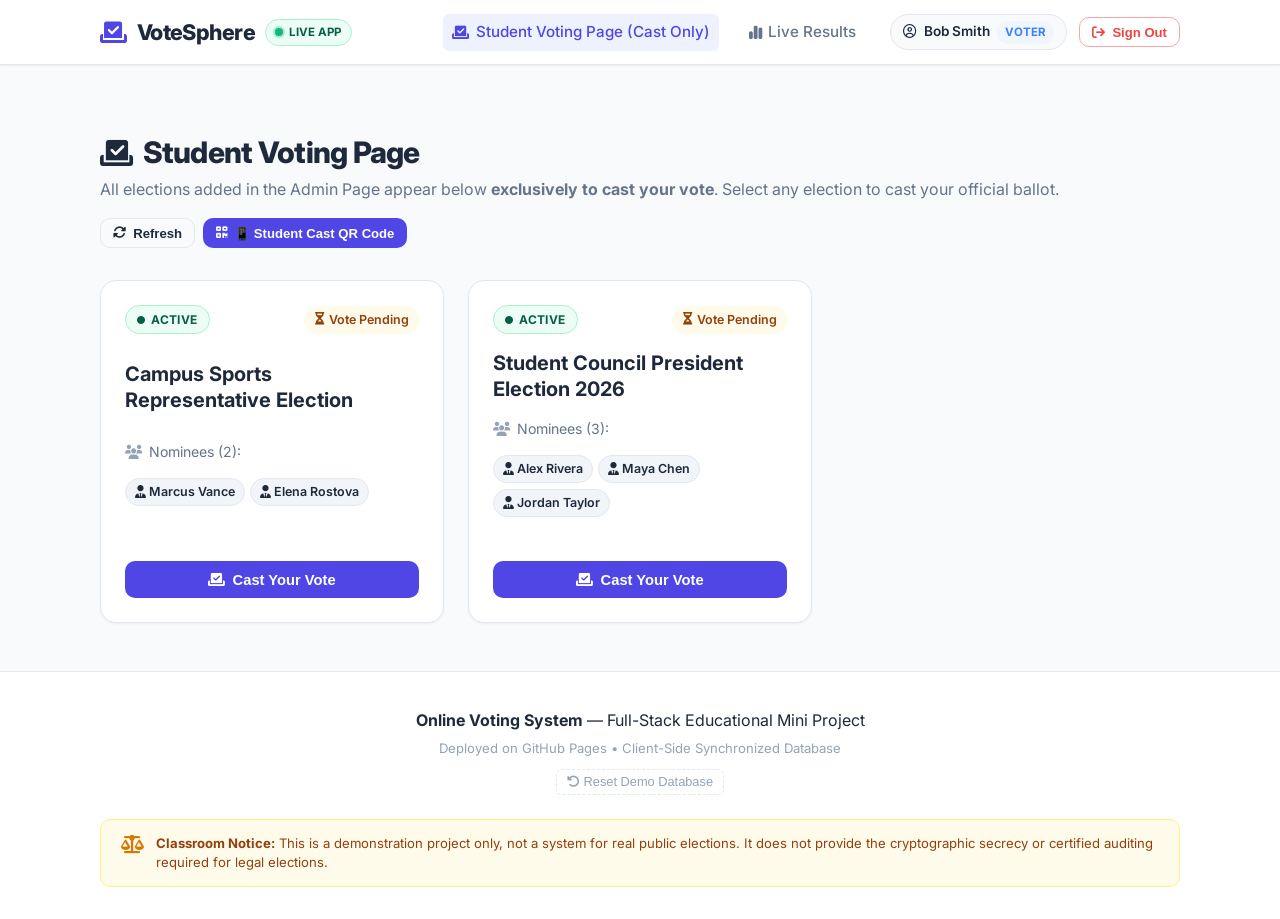
==== commit dd5b5259: "Add Student Cast Only QR Code that works without same Wi-Fi and opens directly into student cast pag" ====
--- a/index.html
+++ b/index.html
@@ -1,1449 +1,2899 @@
 <!DOCTYPE html> 
++
 <html lang="en"> 
++
 <head> 
++
     <meta charset="UTF-8"> 
++
     <meta name="viewport" content="width=device-width, initial-scale=1.0"> 
++
     <title>Online Voting System - Live Classroom Edition</title> 
++
     <!-- Google Fonts --> 
++
     <link rel="preconnect" href="https://fonts.googleapis.com"> 
++
     <link rel="preconnect" href="https://fonts.gstatic.com" crossorigin> 
++
     <link href="https://fonts.googleapis.com/css2?family=Inter:wght@300;400;500;600;700;800&display=swap" rel="stylesheet"> 
++
     <!-- Font Awesome Icons --> 
++
     <link rel="stylesheet" href="https://cdnjs.cloudflare.com/ajax/libs/font-awesome/6.4.0/css/all.min.css"> 
++
     <!-- Main Stylesheet --> 
++
     <link rel="stylesheet" href="static/css/style.css"> 
++
     <style> 
++
         /* Single Page Application View Management */ 
++
         .spa-view { 
++
             display: none; 
++
             animation: fadeIn 0.25s ease-in-out; 
++
         } 
++
         .spa-view.active { 
++
             display: block; 
++
         } 
++
         .portal-switch-tabs { 
++
             display: flex; 
++
             background: #f1f5f9; 
++
             padding: 4px; 
++
             border-radius: var(--radius-md); 
++
             margin-bottom: 1.5rem; 
++
             gap: 4px; 
++
         } 
++
         .portal-tab-btn { 
++
             flex: 1; 
++
             text-align: center; 
++
             padding: 8px 12px; 
++
             font-size: 0.88rem; 
++
             font-weight: 600; 
++
             border-radius: var(--radius-sm); 
++
             color: var(--text-secondary); 
++
             cursor: pointer; 
++
             border: none; 
++
             background: transparent; 
++
             transition: all 0.15s ease; 
++
             text-decoration: none; 
++
             display: inline-flex; 
++
             align-items: center; 
++
             justify-content: center; 
++
             gap: 6px; 
++
         } 
++
         .portal-tab-btn.active { 
++
             background: #ffffff; 
++
             color: var(--primary); 
++
             box-shadow: var(--shadow-sm); 
++
         } 
++
         .live-sync-pill { 
++
             background: #ecfdf5; 
++
             color: #065f46; 
++
             border: 1px solid #a7f3d0; 
++
             font-size: 0.72rem; 
++
             font-weight: 700; 
++
             padding: 0.2rem 0.6rem; 
++
             border-radius: var(--radius-full); 
++
             display: inline-flex; 
++
             align-items: center; 
++
             gap: 0.35rem; 
++
         } 
++
         .live-dot { 
++
             width: 8px; 
++
             height: 8px; 
++
             background: #10b981; 
++
             border-radius: 50%; 
++
             display: inline-block; 
++
             box-shadow: 0 0 0 2px rgba(16, 185, 129, 0.3); 
++
             animation: pulse 2s infinite; 
++
         } 
++
         @keyframes pulse { 
++
             0% { transform: scale(0.95); box-shadow: 0 0 0 0 rgba(16, 185, 129, 0.7); } 
++
             70% { transform: scale(1); box-shadow: 0 0 0 6px rgba(16, 185, 129, 0); } 
++
             100% { transform: scale(0.95); box-shadow: 0 0 0 0 rgba(16, 185, 129, 0); } 
++
         } 
++
         .new-badge { 
++
             background: #4f46e5; 
++
             color: #ffffff; 
++
             font-size: 0.68rem; 
++
             font-weight: 800; 
++
             padding: 0.15rem 0.45rem; 
++
             border-radius: 4px; 
++
             letter-spacing: 0.05em; 
++
         } 
++
         .candidate-tag-list { 
++
             display: flex; 
++
             flex-wrap: wrap; 
++
             gap: 0.35rem; 
++
             margin-top: 0.4rem; 
++
         } 
++
         .candidate-tag { 
++
             background: #f1f5f9; 
++
             color: var(--text-primary); 
++
             font-size: 0.78rem; 
++
             font-weight: 600; 
++
             padding: 0.2rem 0.55rem; 
++
             border-radius: var(--radius-full); 
++
             border: 1px solid var(--border-color); 
++
         } 
++
         .btn-reset-db { 
++
             background: transparent; 
++
             border: 1px dashed var(--border-color); 
++
             color: var(--text-muted); 
++
             font-size: 0.8rem; 
++
             padding: 0.3rem 0.65rem; 
++
             border-radius: var(--radius-sm); 
++
             cursor: pointer; 
++
         } 
++
         .btn-reset-db:hover { 
++
             color: var(--danger); 
++
             border-color: var(--danger); 
++
             background: var(--danger-light); 
++
         } 
++
         .modal-section-title { 
++
             font-size: 0.88rem; 
++
             font-weight: 700; 
++
             color: var(--primary); 
++
             text-transform: uppercase; 
++
             letter-spacing: 0.04em; 
++
             margin: 0.5rem 0 0.25rem; 
++
             border-bottom: 1px dashed var(--border-color); 
++
             padding-bottom: 0.35rem; 
++
         } 
++
     </style> 
++
+    <!-- QRCode.js Library (Client-Side Instant QR Generation) -->+
+    <script src="https://cdnjs.cloudflare.com/ajax/libs/qrcodejs/1.0.0/qrcode.min.js"></script>+
 </head> 
++
 <body> 
  
++
++
     <!-- Header & Navigation --> 
++
     <header class="navbar"> 
++
         <div class="nav-container"> 
++
             <a href="javascript:void(0)" onclick="app.navigate('polls')" class="nav-brand"> 
++
                 <i class="fa-solid fa-check-to-slot brand-icon"></i> 
++
                 <span class="brand-text">VoteSphere</span> 
++
                 <span class="live-sync-pill"><span class="live-dot"></span> LIVE APP</span> 
++
             </a> 
  
++
++
             <button class="nav-toggle" id="navToggle" aria-label="Toggle navigation" onclick="app.toggleMobileMenu()"> 
++
                 <i class="fa-solid fa-bars"></i> 
++
             </button> 
  
++
++
             <nav class="nav-menu" id="navMenu"> 
++
                 <ul class="nav-links"> 
++
                     <li> 
++
                         <a href="javascript:void(0)" onclick="app.navigate('polls')" class="nav-link" id="nav-link-polls"> 
++
                             <i class="fa-solid fa-check-to-slot"></i> Student Voting Page (Cast Only) 
++
                         </a> 
++
                     </li> 
++
                     <li id="nav-item-results"> 
++
                         <a href="javascript:void(0)" onclick="app.navigate('results')" class="nav-link" id="nav-link-results"> 
++
                             <i class="fa-solid fa-chart-simple"></i> Live Results 
++
                         </a> 
++
                     </li> 
++
                     <li id="nav-item-admin" style="display:none;"> 
++
                         <a href="javascript:void(0)" onclick="app.navigate('admin')" class="nav-link nav-link-admin" id="nav-link-admin"> 
++
                             <i class="fa-solid fa-shield-halved"></i> Admin Dashboard 
++
                         </a> 
++
                     </li> 
++
                 </ul> 
  
++
++
                 <div class="nav-user-actions" id="navUserActions"> 
++
                     <!-- Populated dynamically by JavaScript based on role --> 
++
                 </div> 
++
             </nav> 
++
         </div> 
++
     </header> 
  
++
++
     <!-- Main Content Area --> 
++
     <main class="main-content"> 
++
         <div class="container"> 
++
             <!-- Flash Notification Alerts --> 
++
             <div class="flash-container" id="flashContainer"></div> 
  
++
++
             <!-- ========================================================= --> 
++
             <!-- VIEW 1: STUDENT VOTING PAGE (Elections Shown TO CAST ONLY) --> 
++
             <!-- ========================================================= --> 
++
             <div id="view-polls" class="spa-view active"> 
++
                 <div class="page-header d-flex-between"> 
++
                     <div> 
++
                         <h1 class="page-title"><i class="fa-solid fa-check-to-slot"></i> Student Voting Page</h1> 
++
                         <p class="page-subtitle">All elections added in the Admin Page appear below <strong>exclusively to cast your vote</strong>. Select any election to cast your official ballot.</p> 
++
                     </div> 
++
                     <div style="display:flex; gap:0.5rem; align-items:center; flex-wrap:wrap;"> 
++
                         <button type="button" class="btn btn-outline btn-sm" onclick="app.refreshFromStorage(true)" title="Check for newly added elections"> 
++
                             <i class="fa-solid fa-rotate"></i> Refresh 
++
                         </button> 
++
                         <button type="button" class="btn btn-primary btn-sm" onclick="app.openShareModal()" title="Sync newly added elections to another phone or computer"> 
-                            <i class="fa-solid fa-mobile-screen-button"></i> Sync to Phone / Other Device++
+                            <i class="fa-solid fa-qrcode"></i> 📱 Student Cast QR Code+
+ 
                         </button> 
++
                     </div> 
++
                 </div> 
  
++
++
                 <!-- Elections Grid (Filtered to Cast Vote Only) --> 
++
                 <div class="polls-grid" id="pollsGrid"> 
++
                     <!-- Populated dynamically by JavaScript --> 
++
                 </div> 
++
             </div> 
  
++
++
             <!-- ========================================================= --> 
++
             <!-- VIEW 2: BALLOT VOTING (Select candidate & cast vote)      --> 
++
             <!-- ========================================================= --> 
++
             <div id="view-ballot" class="spa-view"> 
++
                 <div class="ballot-wrapper"> 
++
                     <div class="ballot-breadcrumb"> 
++
                         <a href="javascript:void(0)" onclick="app.navigate('polls')" class="back-link"> 
++
                             <i class="fa-solid fa-arrow-left"></i> Back to all elections 
++
                         </a> 
++
                     </div> 
  
++
++
                     <div class="ballot-header-card" id="ballotHeaderCard"> 
++
                         <!-- Populated dynamically by JavaScript --> 
++
                     </div> 
  
++
++
                     <form id="spaBallotForm" onsubmit="event.preventDefault(); app.handleCastVote();"> 
++
                         <div class="candidates-grid" id="ballotCandidatesGrid"> 
++
                             <!-- Populated dynamically by JavaScript --> 
++
                         </div> 
  
++
++
                         <div class="ballot-submit-bar" id="ballotSubmitBar"> 
++
                             <button type="submit" class="btn btn-primary btn-lg" id="submitBallotBtn"> 
++
                                 <i class="fa-solid fa-check-to-slot"></i> Confirm & Cast Ballot 
++
                             </button> 
++
                         </div> 
++
                     </form> 
++
                 </div> 
++
             </div> 
  
++
++
             <!-- ========================================================= --> 
++
             <!-- VIEW 3: LIVE RESULTS                                     --> 
++
             <!-- ========================================================= --> 
++
             <div id="view-results" class="spa-view"> 
++
                 <div class="results-page"> 
++
                     <div class="page-header results-header"> 
++
                         <div> 
++
                             <h1 class="page-title"><i class="fa-solid fa-chart-column"></i> Election Results</h1> 
++
                             <p class="page-subtitle">Real-time vote tallies and candidate standing across campus elections.</p> 
++
                         </div> 
  
++
++
                         <div class="poll-selector-wrapper"> 
++
                             <label for="resultsPollSelect" class="form-label mb-1">Select Election:</label> 
++
                             <select id="resultsPollSelect" class="form-control poll-select" onchange="app.renderResults(parseInt(this.value))"> 
++
                                 <!-- Populated dynamically by JavaScript --> 
++
                             </select> 
++
                         </div> 
++
                     </div> 
  
++
++
                     <div class="stats-grid mb-4" id="resultsStatsGrid"> 
++
                         <!-- Populated dynamically by JavaScript --> 
++
                     </div> 
  
++
++
                     <div class="results-card"> 
++
                         <div class="results-card-header"> 
++
                             <h2>Candidate Standings</h2> 
++
                             <span class="text-muted" id="resultsTotalSubtitle">Total: 0 votes</span> 
++
                         </div> 
++
                         <div class="results-list" id="resultsCandidatesList"> 
++
                             <!-- Populated dynamically by JavaScript --> 
++
                         </div> 
++
                     </div> 
  
++
++
                     <div class="results-footer-bar"> 
++
                         <button type="button" class="btn btn-primary" onclick="app.navigate('polls')"> 
++
                             <i class="fa-solid fa-check-to-slot"></i> Back to Student Voting Page 
++
                         </button> 
++
                     </div> 
++
                 </div> 
++
             </div> 
  
++
++
             <!-- ========================================================= --> 
++
             <!-- VIEW 4: ADMINISTRATOR DASHBOARD (Add Elections/Candidates)--> 
++
             <!-- ========================================================= --> 
++
             <div id="view-admin" class="spa-view"> 
++
                 <div class="admin-dashboard"> 
++
                     <div class="page-header"> 
++
                         <div> 
++
                             <h1 class="page-title"><i class="fa-solid fa-shield-halved"></i> Administrator Dashboard</h1> 
++
                             <p class="page-subtitle">Manage campus polls, add election names and candidates manually. Every election added here immediately appears on the Student Page to cast vote.</p> 
++
                         </div> 
++
                         <div class="header-action"> 
++
                             <span class="badge badge-admin"><i class="fa-solid fa-lock"></i> Admin Mode</span> 
++
                         </div> 
++
                     </div> 
  
++
++
                     <!-- PROMINENT SEPARATE ACTION BUTTONS BAR --> 
++
                     <div class="admin-action-toolbar mb-4"> 
++
                         <div class="toolbar-info"> 
++
                             <h3><i class="fa-solid fa-sliders"></i> Quick Actions</h3> 
++
                             <p>Use the separate buttons below to manually add new election names or candidate details.</p> 
++
                         </div> 
++
                         <div class="toolbar-buttons"> 
++
                             <!-- SEPARATE BUTTON 1: Add Election Name --> 
++
                             <button type="button" class="btn btn-primary btn-lg" onclick="app.openModal('electionModal')"> 
++
                                 <i class="fa-solid fa-folder-plus"></i> + Add Election Name 
++
                             </button> 
  
++
++
                             <!-- SEPARATE BUTTON 2: Add Candidate Details --> 
++
                             <button type="button" class="btn btn-secondary btn-lg" onclick="app.openModal('candidateModal')"> 
++
                                 <i class="fa-solid fa-user-plus"></i> + Add Candidate Details 
++
                             </button> 
  
++
++
                             <!-- MULTI-DEVICE SYNC BUTTON --> 
++
                             <button type="button" class="btn btn-outline btn-lg" onclick="app.openShareModal()" title="Share added elections to your phone or another computer"> 
-                                <i class="fa-solid fa-qrcode"></i> 📲 Sync to Phone / Another Device++
+                                <i class="fa-solid fa-qrcode"></i> 📱 Generate Student Vote QR Code+
+ 
                             </button> 
++
                         </div> 
++
                     </div> 
  
++
++
                     <!-- KPI Metric Cards --> 
++
                     <div class="stats-grid mb-4" id="adminMetricsGrid"> 
++
                         <!-- Populated dynamically by JavaScript --> 
++
                     </div> 
  
++
++
                     <!-- Table 1: Manage Election Polls --> 
++
                     <div class="admin-card mb-4"> 
++
                         <div class="admin-card-header d-flex-between"> 
++
                             <div class="header-title-group"> 
++
                                 <h3><i class="fa-solid fa-list-check"></i> Campus Elections & Polls</h3> 
++
                                 <span class="text-muted">Elections added here immediately appear on the Student Page to cast vote</span> 
++
                             </div> 
++
                             <button type="button" class="btn btn-primary btn-sm" onclick="app.openModal('electionModal')"> 
++
                                 <i class="fa-solid fa-plus"></i> Add Election 
++
                             </button> 
++
                         </div> 
++
                         <div class="table-responsive"> 
++
                             <table class="data-table"> 
++
                                 <thead> 
++
                                     <tr> 
++
                                         <th>ID</th> 
++
                                         <th>Election Name / Title</th> 
++
                                         <th>Candidates</th> 
++
                                         <th>Status</th> 
++
                                         <th>Voting Window</th> 
++
                                         <th>Results</th> 
++
                                         <th>Actions</th> 
++
                                     </tr> 
++
                                 </thead> 
++
                                 <tbody id="adminPollsTableBody"> 
++
                                     <!-- Populated dynamically by JavaScript --> 
++
                                 </tbody> 
++
                             </table> 
++
                         </div> 
++
                     </div> 
  
++
++
                     <!-- Table 2: Registered Candidates --> 
++
                     <div class="admin-card mb-4"> 
++
                         <div class="admin-card-header d-flex-between"> 
++
                             <div class="header-title-group"> 
++
                                 <h3><i class="fa-solid fa-address-book"></i> Registered Candidates</h3> 
++
                                 <span class="text-muted">Candidates appearing on the student voting ballot</span> 
++
                             </div> 
++
                             <button type="button" class="btn btn-secondary btn-sm" onclick="app.openModal('candidateModal')"> 
++
                                 <i class="fa-solid fa-plus"></i> Add Candidate 
++
                             </button> 
++
                         </div> 
++
                         <div class="table-responsive"> 
++
                             <table class="data-table"> 
++
                                 <thead> 
++
                                     <tr> 
++
                                         <th>ID</th> 
++
                                         <th>Candidate Name</th> 
++
                                         <th>Assigned Election</th> 
++
                                         <th>Platform / Statement</th> 
++
                                         <th>Actions</th> 
++
                                     </tr> 
++
                                 </thead> 
++
                                 <tbody id="adminCandidatesTableBody"> 
++
                                     <!-- Populated dynamically by JavaScript --> 
++
                                 </tbody> 
++
                             </table> 
++
                         </div> 
++
                     </div> 
  
++
++
                     <!-- Table 3: Registered Student Voters --> 
++
                     <div class="admin-card mb-4"> 
++
                         <div class="admin-card-header"> 
++
                             <h3><i class="fa-solid fa-user-check"></i> Registered Student Voters</h3> 
++
                         </div> 
++
                         <div class="table-responsive"> 
++
                             <table class="data-table"> 
++
                                 <thead> 
++
                                     <tr> 
++
                                         <th>User ID</th> 
++
                                         <th>Student ID</th> 
++
                                         <th>Voter Full Name</th> 
++
                                         <th>Total Ballots Cast</th> 
++
                                     </tr> 
++
                                 </thead> 
++
                                 <tbody id="adminVotersTableBody"> 
++
                                     <!-- Populated dynamically by JavaScript --> 
++
                                 </tbody> 
++
                             </table> 
++
                         </div> 
++
                     </div> 
++
                 </div> 
++
             </div> 
  
++
++
             <!-- ========================================================= --> 
++
             <!-- VIEW 5: STUDENT LOGIN                                    --> 
++
             <!-- ========================================================= --> 
++
             <div id="view-login" class="spa-view"> 
++
                 <div class="auth-wrapper"> 
++
                     <div class="auth-card"> 
++
                         <div class="portal-switch-tabs"> 
++
                             <button type="button" class="portal-tab-btn active" onclick="app.navigate('login')"> 
++
                                 <i class="fa-solid fa-graduation-cap"></i> Student Portal 
++
                             </button> 
++
                             <button type="button" class="portal-tab-btn" onclick="app.navigate('admin-login')"> 
++
                                 <i class="fa-solid fa-shield-halved"></i> Admin Portal 
++
                             </button> 
++
                         </div> 
  
++
++
                         <div class="auth-header"> 
++
                             <div class="auth-icon-circle"> 
++
                                 <i class="fa-solid fa-graduation-cap"></i> 
++
                             </div> 
++
                             <h2>Student Voter Sign In</h2> 
++
                             <p>Enter your Student ID and password to access the voting page to cast your vote.</p> 
++
                         </div> 
  
++
++
                         <form class="auth-form" onsubmit="event.preventDefault(); app.handleLogin('voter');"> 
++
                             <div class="form-group"> 
++
                                 <label for="login_student_id" class="form-label">Student ID</label> 
++
                                 <div class="input-with-icon"> 
++
                                     <i class="fa-solid fa-hashtag input-icon"></i> 
++
                                     <input type="text" id="login_student_id" class="form-control" placeholder="e.g., STU1001 or STU1002" required autofocus> 
++
                                 </div> 
++
                             </div> 
  
++
++
                             <div class="form-group"> 
++
                                 <label for="login_password" class="form-label">Password</label> 
++
                                 <div class="input-with-icon"> 
++
                                     <i class="fa-solid fa-lock input-icon"></i> 
++
                                     <input type="password" id="login_password" class="form-control" placeholder="Your account password" required> 
++
                                 </div> 
++
                             </div> 
  
++
++
                             <button type="submit" class="btn btn-primary btn-block"> 
++
                                 <i class="fa-solid fa-arrow-right-to-bracket"></i> Sign In to Cast Vote 
++
                             </button> 
++
                         </form> 
  
++
++
                         <div class="auth-footer"> 
++
                             <p>New student voter? <a href="javascript:void(0)" onclick="app.navigate('register')">Create an account</a></p> 
++
                             <p class="mt-2 text-muted" style="font-size: 0.85rem;">Election supervisor? <a href="javascript:void(0)" onclick="app.navigate('admin-login')">Switch to Admin Portal &rarr;</a></p> 
++
                         </div> 
  
++
++
                         <!-- Quick Demo Accounts --> 
++
                         <div class="demo-accounts-card"> 
++
                             <div class="demo-header"> 
++
                                 <i class="fa-solid fa-laptop-code"></i> 
++
                                 <span>Student Demo Accounts (Click to Fill)</span> 
++
                             </div> 
++
                             <div class="demo-buttons"> 
++
                                 <button type="button" class="btn-demo-pill" onclick="app.fillCredentials('STU1002', 'voter123')"> 
++
                                     <span class="pill-role voter-pill">Student</span> 
++
                                     <span class="pill-id">STU1002</span> 
++
                                     <span class="pill-pw">(ready to cast vote)</span> 
++
                                 </button> 
++
                                 <button type="button" class="btn-demo-pill" onclick="app.fillCredentials('STU1001', 'voter123')"> 
++
                                     <span class="pill-role voter-pill">Student</span> 
++
                                     <span class="pill-id">STU1001</span> 
++
                                     <span class="pill-pw">(already voted)</span> 
++
                                 </button> 
++
                             </div> 
++
                         </div> 
++
                     </div> 
++
                 </div> 
++
             </div> 
  
++
++
             <!-- ========================================================= --> 
++
             <!-- VIEW 6: ADMIN LOGIN                                      --> 
++
             <!-- ========================================================= --> 
++
             <div id="view-admin-login" class="spa-view"> 
++
                 <div class="auth-wrapper"> 
++
                     <div class="auth-card" style="border-top: 4px solid #7e22ce;"> 
++
                         <div class="portal-switch-tabs"> 
++
                             <button type="button" class="portal-tab-btn" onclick="app.navigate('login')"> 
++
                                 <i class="fa-solid fa-graduation-cap"></i> Student Portal 
++
                             </button> 
++
                             <button type="button" class="portal-tab-btn active" onclick="app.navigate('admin-login')"> 
++
                                 <i class="fa-solid fa-shield-halved"></i> Admin Portal 
++
                             </button> 
++
                         </div> 
  
++
++
                         <div class="auth-header"> 
++
                             <div class="auth-icon-circle" style="background: #faf5ff; color: #7e22ce;"> 
++
                                 <i class="fa-solid fa-shield-halved"></i> 
++
                             </div> 
++
                             <h2>Administrator Sign In</h2> 
++
                             <p>Enter administrator credentials to add elections and manage candidates.</p> 
++
                         </div> 
  
++
++
                         <form class="auth-form" onsubmit="event.preventDefault(); app.handleLogin('admin');"> 
++
                             <div class="form-group"> 
++
                                 <label for="admin_login_id" class="form-label">Admin ID</label> 
++
                                 <div class="input-with-icon"> 
++
                                     <i class="fa-solid fa-user-shield input-icon"></i> 
++
                                     <input type="text" id="admin_login_id" class="form-control" placeholder="e.g., ADMIN001" value="ADMIN001" required> 
++
                                 </div> 
++
                             </div> 
  
++
++
                             <div class="form-group"> 
++
                                 <label for="admin_login_password" class="form-label">Admin Password</label> 
++
                                 <div class="input-with-icon"> 
++
                                     <i class="fa-solid fa-lock input-icon"></i> 
++
                                     <input type="password" id="admin_login_password" class="form-control" placeholder="Enter admin password" value="admin123" required> 
++
                                 </div> 
++
                             </div> 
  
++
++
                             <button type="submit" class="btn btn-secondary btn-block" style="background:#7e22ce; color:#fff;"> 
++
                                 <i class="fa-solid fa-lock-open"></i> Sign In to Admin Panel 
++
                             </button> 
++
                         </form> 
  
++
++
                         <div class="demo-accounts-card"> 
++
                             <div class="demo-header"> 
++
                                 <i class="fa-solid fa-laptop-code"></i> 
++
                                 <span>Default Admin Account (1-Click Fill)</span> 
++
                             </div> 
++
                             <button type="button" class="btn-demo-pill" onclick="app.fillAdminCredentials('ADMIN001', 'admin123')"> 
++
                                 <span class="pill-role admin-pill">Admin</span> 
++
                                 <span class="pill-id">ADMIN001</span> 
++
                                 <span class="pill-pw">(password: admin123)</span> 
++
                             </button> 
++
                         </div> 
++
                     </div> 
++
                 </div> 
++
             </div> 
  
++
++
             <!-- ========================================================= --> 
++
             <!-- VIEW 7: VOTER REGISTRATION                               --> 
++
             <!-- ========================================================= --> 
++
             <div id="view-register" class="spa-view"> 
++
                 <div class="auth-wrapper"> 
++
                     <div class="auth-card"> 
++
                         <div class="auth-header"> 
++
                             <div class="auth-icon-circle"> 
++
                                 <i class="fa-solid fa-id-card"></i> 
++
                             </div> 
++
                             <h2>Register as a Student Voter</h2> 
++
                             <p>Create your student voting account with a unique ID.</p> 
++
                         </div> 
  
++
++
                         <form class="auth-form" onsubmit="event.preventDefault(); app.handleRegister();"> 
++
                             <div class="form-group"> 
++
                                 <label for="reg_name" class="form-label">Full Name *</label> 
++
                                 <div class="input-with-icon"> 
++
                                     <i class="fa-regular fa-user input-icon"></i> 
++
                                     <input type="text" id="reg_name" class="form-control" placeholder="e.g., David Miller" required> 
++
                                 </div> 
++
                             </div> 
  
++
++
                             <div class="form-group"> 
++
                                 <label for="reg_student_id" class="form-label">Student ID *</label> 
++
                                 <div class="input-with-icon"> 
++
                                     <i class="fa-solid fa-hashtag input-icon"></i> 
++
                                     <input type="text" id="reg_student_id" class="form-control" placeholder="e.g., STU2050" required> 
++
                                 </div> 
++
                             </div> 
  
++
++
                             <div class="form-group"> 
++
                                 <label for="reg_password" class="form-label">Password *</label> 
++
                                 <div class="input-with-icon"> 
++
                                     <i class="fa-solid fa-lock input-icon"></i> 
++
                                     <input type="password" id="reg_password" class="form-control" placeholder="At least 6 characters" minlength="6" required> 
++
                                 </div> 
++
                             </div> 
  
++
++
                             <div class="form-group"> 
++
                                 <label for="reg_confirm_password" class="form-label">Confirm Password *</label> 
++
                                 <div class="input-with-icon"> 
++
                                     <i class="fa-solid fa-shield-halved input-icon"></i> 
++
                                     <input type="password" id="reg_confirm_password" class="form-control" placeholder="Re-enter password" minlength="6" required> 
++
                                 </div> 
++
                             </div> 
  
++
++
                             <button type="submit" class="btn btn-primary btn-block"> 
++
                                 <i class="fa-solid fa-user-plus"></i> Complete Registration 
++
                             </button> 
++
                         </form> 
  
++
++
                         <div class="auth-footer"> 
++
                             <p>Already registered? <a href="javascript:void(0)" onclick="app.navigate('login')">Sign In here</a></p> 
++
                         </div> 
++
                     </div> 
++
                 </div> 
++
             </div> 
++
         </div> 
++
     </main> 
  
++
++
     <!-- ============================================================= --> 
++
     <!-- MODAL 1: ADD ELECTION NAME MANUALLY (IN ADMIN PAGE)           --> 
++
     <!-- ============================================================= --> 
++
     <div class="modal-backdrop" id="electionModal" role="dialog" aria-modal="true"> 
++
         <div class="modal-dialog"> 
++
             <div class="modal-header"> 
++
                 <div class="modal-title-wrap"> 
++
                     <div class="modal-icon-circle modal-icon-primary"> 
++
                         <i class="fa-solid fa-folder-plus"></i> 
++
                     </div> 
++
                     <div> 
++
                         <h3>Add Election Name</h3> 
++
                         <p class="modal-subtitle">Define an election title. It will appear on the Student Page to cast vote.</p> 
++
                     </div> 
++
                 </div> 
++
                 <button type="button" class="modal-close" onclick="app.closeModal('electionModal')">&times;</button> 
++
             </div> 
  
++
++
             <form onsubmit="event.preventDefault(); app.handleAddPoll();"> 
++
                 <div class="modal-body"> 
++
                     <div class="form-group"> 
++
                         <label for="new_poll_title" class="form-label">Election Name / Title *</label> 
++
                         <input type="text" id="new_poll_title" class="form-control" placeholder="e.g., Computer Science Dept Representative 2026" required autofocus> 
++
                         <small class="form-hint">This election name will immediately show up on the Student Page to cast vote.</small> 
++
                     </div> 
  
++
++
                     <!-- CANDIDATE SHORTCUT: Ensures election is immediately ready to cast vote --> 
++
                     <div class="modal-section-title"> 
++
                         <i class="fa-solid fa-users"></i> Initial Candidates to Vote For 
++
                     </div> 
  
++
++
                     <div class="form-group"> 
++
                         <label for="new_poll_cand1" class="form-label">Candidate 1 Name</label> 
++
                         <input type="text" id="new_poll_cand1" class="form-control" placeholder="e.g., Sophia Patel"> 
++
                     </div> 
  
++
++
                     <div class="form-group"> 
++
                         <label for="new_poll_cand2" class="form-label">Candidate 2 Name</label> 
++
                         <input type="text" id="new_poll_cand2" class="form-control" placeholder="e.g., Liam Chen"> 
++
                         <small class="form-hint">If left empty, two official nominees are automatically created so students can cast vote right away.</small> 
++
                     </div> 
  
++
++
                     <div class="modal-section-title"> 
++
                         <i class="fa-regular fa-clock"></i> Schedule & Status 
++
                     </div> 
  
++
++
                     <div class="form-row"> 
++
                         <div class="form-group col"> 
++
                             <label for="new_poll_start" class="form-label">Voting Starts</label> 
++
                             <input type="text" id="new_poll_start" class="form-control" placeholder="YYYY-MM-DD HH:MM:SS"> 
++
                         </div> 
++
                         <div class="form-group col"> 
++
                             <label for="new_poll_end" class="form-label">Voting Ends</label> 
++
                             <input type="text" id="new_poll_end" class="form-control" placeholder="YYYY-MM-DD HH:MM:SS"> 
++
                         </div> 
++
                     </div> 
  
++
++
                     <div class="form-group"> 
++
                         <label for="new_poll_status" class="form-label">Initial Status</label> 
++
                         <select id="new_poll_status" class="form-control"> 
++
                             <option value="active" selected>Active (Open for Students to Cast Vote)</option> 
++
                             <option value="closed">Closed (Voting Inactive)</option> 
++
                         </select> 
++
                     </div> 
++
                 </div> 
  
++
++
                 <div class="modal-footer"> 
++
                     <button type="button" class="btn btn-outline" onclick="app.closeModal('electionModal')">Cancel</button> 
++
                     <!-- SEPARATE SUBMIT BUTTON FOR ELECTION --> 
++
                     <button type="submit" class="btn btn-primary"> 
++
                         <i class="fa-solid fa-check"></i> Save & Show on Student Page 
++
                     </button> 
++
                 </div> 
++
             </form> 
++
         </div> 
++
     </div> 
  
++
++
     <!-- ============================================================= --> 
++
     <!-- MODAL 2: ADD CANDIDATE DETAILS MANUALLY                       --> 
++
     <!-- ============================================================= --> 
++
     <div class="modal-backdrop" id="candidateModal" role="dialog" aria-modal="true"> 
++
         <div class="modal-dialog"> 
++
             <div class="modal-header"> 
++
                 <div class="modal-title-wrap"> 
++
                     <div class="modal-icon-circle modal-icon-secondary"> 
++
                         <i class="fa-solid fa-user-plus"></i> 
++
                     </div> 
++
                     <div> 
++
                         <h3>Add Candidate Details</h3> 
++
                         <p class="modal-subtitle">Manually register a candidate and their campaign manifesto.</p> 
++
                     </div> 
++
                 </div> 
++
                 <button type="button" class="modal-close" onclick="app.closeModal('candidateModal')">&times;</button> 
++
             </div> 
  
++
++
             <form onsubmit="event.preventDefault(); app.handleAddCandidate();"> 
++
                 <div class="modal-body"> 
++
                     <div class="form-group"> 
++
                         <label for="new_cand_poll_id" class="form-label">Select Election *</label> 
++
                         <select id="new_cand_poll_id" class="form-control" required> 
++
                             <!-- Populated dynamically --> 
++
                         </select> 
++
                     </div> 
  
++
++
                     <div class="form-group"> 
++
                         <label for="new_cand_name" class="form-label">Candidate Full Name *</label> 
++
                         <input type="text" id="new_cand_name" class="form-control" placeholder="e.g., Jennifer Lawrence" required> 
++
                     </div> 
  
++
++
                     <div class="form-group"> 
++
                         <label for="new_cand_desc" class="form-label">Campaign Manifesto / Platform</label> 
++
                         <textarea id="new_cand_desc" class="form-control" rows="3" placeholder="Key campaign pledges, vision, or background qualifications for student voters..."></textarea> 
++
                     </div> 
++
                 </div> 
  
++
++
                 <div class="modal-footer"> 
++
                     <button type="button" class="btn btn-outline" onclick="app.closeModal('candidateModal')">Cancel</button> 
++
                     <!-- SEPARATE SUBMIT BUTTON FOR CANDIDATE --> 
++
                     <button type="submit" class="btn btn-secondary"> 
++
                         <i class="fa-solid fa-user-check"></i> Save Candidate Details 
++
                     </button> 
++
                 </div> 
++
             </form> 
++
         </div> 
++
     </div> 
  
++
++
     <!-- ============================================================= --> 
++
     <!-- MODAL 3: MULTI-DEVICE SYNC & QR CODE                          --> 
++
     <!-- ============================================================= --> 
++
     <div class="modal-backdrop" id="shareModal" role="dialog" aria-modal="true" aria-labelledby="shareModalTitle"> 
         <div class="modal-dialog modal-lg">@@ -1454,15 +2904,15 @@
 
                     <div class="modal-icon-circle modal-icon-primary"> 
-                        <i class="fa-solid fa-mobile-screen-button"></i>+                        <i class="fa-solid fa-qrcode"></i> 
                     </div> 
                     <div> 
-                        <h3 id="shareModalTitle">Multi-Device Election Sync</h3>-
-                        <p class="modal-subtitle">Open your added elections on your mobile phone or another computer.</p>+                        <h3 id="shareModalTitle">Student Voting QR Code</h3>+
+                        <p class="modal-subtitle">Scan with any smartphone camera to open <strong>strictly the Student Cast Page</strong>.</p> 
                     </div> 
@@ -1480,13 +2930,13 @@
 
                     <button type="button" class="portal-tab-btn active" id="tabBtn-qr" onclick="app.switchSyncTab('qr')"> 
-                        <i class="fa-solid fa-qrcode"></i> 1. Scan Phone QR+                        <i class="fa-solid fa-qrcode"></i> 1. Mobile Scan QR Code 
                     </button> 
                     <button type="button" class="portal-tab-btn" id="tabBtn-link" onclick="app.switchSyncTab('link')"> 
-                        <i class="fa-solid fa-link"></i> 2. Direct Sync Link+                        <i class="fa-solid fa-link"></i> 2. Direct Voting Link 
                     </button> 
@@ -1500,27 +2950,51 @@
 
  
-                <!-- TAB 1: Scan with Phone Camera -->+                <!-- TAB 1: Scan with Phone Camera (Works without same Wi-Fi) --> 
                 <div id="syncTab-qr" class="sync-tab-pane"> 
-                    <div style="text-align: center; padding: 1rem 0;">-
-                        <p style="margin-bottom: 1rem; color: var(--text-secondary); font-size: 0.95rem;">-
-                            Point your phone camera at this QR code. It will open this website on your phone with all your added elections ready to cast vote!+                    <div style="text-align: center; padding: 0.5rem 0;">+
+                        <div style="display:inline-flex; align-items:center; gap:0.5rem; background:#ecfdf5; color:#065f46; border:1px solid #a7f3d0; padding:0.4rem 0.9rem; border-radius:999px; font-size:0.85rem; font-weight:600; margin-bottom:0.75rem;">+
+                            <i class="fa-solid fa-wifi-slash"></i> Works WITHOUT same Wi-Fi &bull; 4G / 5G Mobile Data Supported+
+                        </div>+
+                        <p style="margin-bottom: 0.75rem; color: var(--text-secondary); font-size: 0.95rem;">+
+                            Scan this QR code with <strong>any mobile phone</strong>. It will open <strong>strictly the Student Cast Page</strong> with all your added elections ready to vote: 
                         </p> 
-                        <div id="qrCodeContainer" style="display: inline-block; padding: 14px; background: white; border-radius: 12px; border: 1px solid var(--border-color); box-shadow: var(--shadow-sm);">-
-                            <img id="qrCodeImg" src="" alt="Scan with Phone Camera" style="width: 200px; height: 200px; display: block; margin: 0 auto;">+                        <div id="qrCodeContainer" style="display: inline-block; padding: 14px; background: white; border-radius: 12px; border: 2px solid var(--primary-color); box-shadow: var(--shadow-md);">+
+                            <div id="qrcodeCanvas"></div>+
+                            <img id="qrCodeImg" src="" alt="Scan with Phone Camera" style="width: 220px; height: 220px; display: none; margin: 0 auto; border-radius:8px;"> 
                         </div> 
-                        <p style="margin-top: 0.8rem; font-size: 0.85rem; color: var(--text-muted);">-
-                            <i class="fa-solid fa-circle-check" style="color:var(--success-color);"></i> All elections and candidates you added are bundled directly into this QR code.+                        <div style="margin-top: 0.85rem; display: flex; justify-content: center; gap: 0.5rem; flex-wrap: wrap;">+
+                            <button type="button" class="btn btn-outline btn-sm" onclick="app.copyShareUrl()">+
+                                <i class="fa-solid fa-copy"></i> Copy Voting Link+
+                            </button>+
+                            <a id="testCastLinkBtn" href="#" target="_blank" class="btn btn-primary btn-sm">+
+                                <i class="fa-solid fa-arrow-up-right-from-square"></i> Test Student Cast Page in New Tab+
+                            </a>+
+                        </div>+
+                        <p style="margin-top: 0.75rem; font-size: 0.82rem; color: var(--text-muted);">+
+                            <i class="fa-solid fa-shield-halved"></i> <strong>Student Cast Protection:</strong> When opened on mobile, admin controls and results are hidden, keeping mobile devices strictly in ballot voting mode. 
                         </p> 
@@ -1532,11 +3006,11 @@
 
                 <!-- TAB 2: Direct URL --> 
-                <div id="syncTab-link" class="sync-tab-pane" style="display:none; padding: 1rem 0;">+                <div id="syncTab-link" class="sync-tab-pane" style="display:none; padding: 0.5rem 0;"> 
                     <p style="margin-bottom: 0.8rem; color: var(--text-secondary); font-size: 0.92rem;"> 
-                        Copy this direct link and send it to your phone (via WhatsApp, Telegram, or email) or open it in any other browser:+                        Share this direct voting link to your phone via WhatsApp, Telegram, or email. It opens strictly into the Student Voting Page: 
                     </p> 
@@ -1552,7 +3026,7 @@
 
                     </div> 
-                    <small class="text-muted">When opened on any other device, it automatically synchronizes all elections into that device's database.</small>+                    <small class="text-muted"><i class="fa-solid fa-circle-check"></i> Automatically synchronizes added elections and opens the ballot directly.</small> 
                 </div> 
@@ -1560,11 +3034,11 @@
 
                 <!-- TAB 3: Import / Paste Sync Code --> 
-                <div id="syncTab-import" class="sync-tab-pane" style="display:none; padding: 1rem 0;">+                <div id="syncTab-import" class="sync-tab-pane" style="display:none; padding: 0.5rem 0;"> 
                     <p style="margin-bottom: 0.8rem; color: var(--text-secondary); font-size: 0.92rem;"> 
-                        To manually import elections created on another device, paste the sync link or code below:+                        Paste a sync link or code below to load elections on this device: 
                     </p> 
@@ -1582,2085 +3056,4143 @@
 
                 </div> 
--
-                <!-- Info Box for Local Network Full-Stack Flask -->-
-                <div style="margin-top: 1.25rem; padding: 0.85rem 1rem; background: #f8fafc; border: 1px solid var(--border-color); border-radius: var(--radius-sm); font-size: 0.85rem;">-
-                    <strong><i class="fa-solid fa-network-wired" style="color:var(--primary-color);"></i> Want Full Real-Time Sync on Local Wi-Fi?</strong><br>-
-                    Run <code>python app.py</code> in terminal and open <code>http://10.24.175.130:5000</code> on your phone (connected to same Wi-Fi/Hotspot) to use the central SQLite backend across all devices!+            </div>+
++
+            <div class="modal-footer">+
+                <button type="button" class="btn btn-outline" onclick="app.closeModal('shareModal')">Close</button>+
+            </div>+
+        </div>+
+    </div>+
++
+    </div>+
++
++
++
+    <!-- Footer with Mandatory Educational Disclaimer -->+
++
+    <footer class="footer">+
++
+        <div class="container footer-content">+
++
+            <div class="footer-info">+
++
+                <p class="project-title"><strong>Online Voting System</strong> &mdash; Full-Stack Educational Mini Project</p>+
++
+                <p class="tech-stack">Deployed on GitHub Pages &bull; Client-Side Synchronized Database</p>+
++
+                <div style="margin-top: 0.6rem;">+
++
+                    <button type="button" class="btn-reset-db" onclick="app.resetDatabase()">+
++
+                        <i class="fa-solid fa-rotate-left"></i> Reset Demo Database+
++
+                    </button>+
+ 
                 </div> 
++
             </div> 
  
-            <div class="modal-footer">-
-                <button type="button" class="btn btn-outline" onclick="app.closeModal('shareModal')">Close</button>+            <div class="disclaimer-box">+
++
+                <i class="fa-solid fa-scale-balanced disclaimer-icon"></i>+
++
+                <p><strong>Classroom Notice:</strong> This is a demonstration project only, not a system for real public elections. It does not provide the cryptographic secrecy or certified auditing required for legal elections.</p>+
+ 
             </div> 
++
         </div> 
-    </div>-
--
-    <!-- Footer with Mandatory Educational Disclaimer -->-
-    <footer class="footer">-
-        <div class="container footer-content">-
-            <div class="footer-info">-
-                <p class="project-title"><strong>Online Voting System</strong> &mdash; Full-Stack Educational Mini Project</p>-
-                <p class="tech-stack">Deployed on GitHub Pages &bull; Client-Side Synchronized Database</p>-
-                <div style="margin-top: 0.6rem;">-
-                    <button type="button" class="btn-reset-db" onclick="app.resetDatabase()">-
-                        <i class="fa-solid fa-rotate-left"></i> Reset Demo Database++
+    </footer>+
++
++
++
+    <!-- Interactive Client-side Application Controller -->+
++
+    <script>+
++
+    /**+
++
+     * Online Voting System - GitHub Pages Client Controller+
++
+     * Implements full real-time database parity (users, polls, candidates, votes)+
++
+     * Elections added in Admin Page immediately appear on the Student Page TO CAST ONLY.+
++
+     */+
++
+    const STORAGE_KEY = 'votesphere_github_db_v3';+
++
++
++
+    const defaultData = {+
++
+        users: [+
++
+            { id: 1, name: "System Administrator", student_id: "ADMIN001", password: "admin123", role: "admin" },+
++
+            { id: 2, name: "Alice Johnson", student_id: "STU1001", password: "voter123", role: "voter" },+
++
+            { id: 3, name: "Bob Smith", student_id: "STU1002", password: "voter123", role: "voter" }+
++
+        ],+
++
+        polls: [+
++
+            { id: 1, title: "Student Council President Election 2026", start_time: "2026-10-01 09:00:00", end_time: "2026-11-15 17:00:00", status: "active" },+
++
+            { id: 2, title: "Campus Sports Representative Election", start_time: "2026-10-01 09:00:00", end_time: "2026-11-20 17:00:00", status: "active" }+
++
+        ],+
++
+        candidates: [+
++
+            { id: 1, name: "Alex Rivera", description: "Focuses on campus sustainability, 24/7 study rooms, and student mental health initiatives.", poll_id: 1 },+
++
+            { id: 2, name: "Maya Chen", description: "Advocates for improved campus Wi-Fi infrastructure, gym upgrades, and transparent club funding.", poll_id: 1 },+
++
+            { id: 3, name: "Jordan Taylor", description: "Committed to expanding cafeteria food varieties and hosting inter-college cultural fests.", poll_id: 1 },+
++
+            { id: 4, name: "Marcus Vance", description: "Varsity basketball captain with a plan to introduce weekend intramural tournaments for all students.", poll_id: 2 },+
++
+            { id: 5, name: "Elena Rostova", description: "Badminton club lead focusing on new fitness equipment and self-defense workshops.", poll_id: 2 }+
++
+        ],+
++
+        votes: [+
++
+            { id: 1, voter_id: 2, candidate_id: 1, poll_id: 1, timestamp: "2026-10-29 12:00:00" }+
++
+        ]+
++
+    };+
++
++
++
+    class VotingApp {+
++
+        constructor() {+
++
+            this.currentUser = { id: 3, name: "Bob Smith", student_id: "STU1002", role: "voter" };+
++
+            this.selectedPollId = 1;+
++
+            this.currentView = 'polls';+
++
+            this.lastPollsHash = '';+
++
++
++
+            // Setup cross-tab sync channel+
++
+            try {+
++
+                this.syncChannel = new BroadcastChannel('votesphere_channel');+
++
+                this.syncChannel.onmessage = (e) => {+
++
+                    this.loadDatabase();+
++
+                    this.refreshCurrentView();+
++
+                };+
++
+            } catch(e) {+
++
+                this.syncChannel = null;+
++
+            }+
++
++
++
+            // Setup storage listener+
++
+            window.addEventListener('storage', (e) => {+
++
+                if (e.key === STORAGE_KEY) {+
++
+                    this.loadDatabase();+
++
+                    this.refreshCurrentView();+
++
+                }+
++
+            });+
++
++
++
+            this.initDatabase();+
++
+            this.checkUrlSync(); // Automatically load elections shared from another device+
++
+            this.initSession();+
++
++
++
+            // Auto-sync polling every 2 seconds+
++
+            setInterval(() => {+
++
+                this.checkAndSyncLive();+
++
+            }, 2000);+
++
+        }+
++
++
++
+        initDatabase() {+
++
+            const raw = localStorage.getItem(STORAGE_KEY);+
++
+            if (!raw) {+
++
+                this.db = JSON.parse(JSON.stringify(defaultData));+
++
+                this.saveDatabase();+
++
+            } else {+
++
+                try {+
++
+                    this.db = JSON.parse(raw);+
++
+                } catch(e) {+
++
+                    this.db = JSON.parse(JSON.stringify(defaultData));+
++
+                    this.saveDatabase();+
++
+                }+
++
+            }+
++
+        }+
++
++
++
+        loadDatabase() {+
++
+            const raw = localStorage.getItem(STORAGE_KEY);+
++
+            if (raw) {+
++
+                try {+
++
+                    this.db = JSON.parse(raw);+
++
+                } catch(e) {}+
++
+            }+
++
+        }+
++
++
++
+        saveDatabase() {+
++
+            localStorage.setItem(STORAGE_KEY, JSON.stringify(this.db));+
++
+            if (this.syncChannel) {+
++
+                try {+
++
+                    this.syncChannel.postMessage('sync');+
++
+                } catch(e) {}+
++
+            }+
++
+        }+
++
++
++
+        checkAndSyncLive() {+
++
+            const raw = localStorage.getItem(STORAGE_KEY);+
++
+            if (raw) {+
++
+                try {+
++
+                    const parsed = JSON.parse(raw);+
++
+                    const newHash = parsed.polls.length + "_" + parsed.candidates.length + "_" + parsed.votes.length;+
++
+                    if (newHash !== this.lastPollsHash) {+
++
+                        this.db = parsed;+
++
+                        this.lastPollsHash = newHash;+
++
+                        if (this.currentView === 'polls' || this.currentView === 'results' || this.currentView === 'admin') {+
++
+                            this.refreshCurrentView();+
++
+                        }+
++
+                    }+
++
+                } catch(e) {}+
++
+            }+
++
+        }+
++
++
++
+        refreshFromStorage(showToast = false) {+
++
+            this.loadDatabase();+
++
+            this.refreshCurrentView();+
++
+            if (showToast) {+
++
+                this.showFlash("Elections list refreshed live from database.", "info");+
++
+            }+
++
+        }+
++
++
++
+        resetDatabase() {+
++
+            if (confirm("Reset the demo database back to clean initial state? All custom added elections, candidates, and votes will be restored.")) {+
++
+                this.db = JSON.parse(JSON.stringify(defaultData));+
++
+                this.saveDatabase();+
++
+                this.showFlash("Database restored to default classroom sample data.", "info");+
++
+                this.refreshCurrentView();+
++
+            }+
++
+        }+
++
++
++
+        initSession() {+
++
+            const stored = sessionStorage.getItem('votesphere_session_user');+
++
+            if (stored) {+
++
+                try {+
++
+                    this.currentUser = JSON.parse(stored);+
++
+                } catch(e) {+
++
+                    this.currentUser = { id: 3, name: "Bob Smith", student_id: "STU1002", role: "voter" };+
++
+                }+
++
+            } else {+
++
+                // Pre-set Bob Smith so student page is immediately ready to cast vote!+
++
+                this.currentUser = { id: 3, name: "Bob Smith", student_id: "STU1002", role: "voter" };+
++
+                sessionStorage.setItem('votesphere_session_user', JSON.stringify(this.currentUser));+
++
+            }+
++
+            this.updateNavbar();+
++
+            this.navigate('polls');+
++
+        }+
++
++
++
+        updateNavbar() {+
+            const userActions = document.getElementById('navUserActions');+
+            const navAdmin = document.getElementById('nav-item-admin');+
+            const navPolls = document.getElementById('nav-link-polls');+
+            const navResults = document.getElementById('nav-item-results');+
++
+            if (this.isStudentCastOnlyMode) {+
+                if (navAdmin) navAdmin.style.display = 'none';+
+                if (navResults) navResults.style.display = 'none';+
+                if (navPolls) navPolls.innerHTML = '<i class="fa-solid fa-check-to-slot"></i> Student Cast Page';+
+                userActions.innerHTML = `+
+                    <div class="user-pill" style="background:#e0f2fe; color:#0369a1; border-color:#bae6fd;">+
+                        <i class="fa-solid fa-graduation-cap"></i>+
+                        <span class="user-name">Student Voter (${this.currentUser ? this.currentUser.student_id : 'STU'})</span>+
+                    </div>+
+                `;+
+                return;+
+            }+
++
+            if (this.currentUser) {+
+                if (this.currentUser.role === 'admin') {+
+                    if (navAdmin) navAdmin.style.display = 'block';+
+                    if (navPolls) navPolls.innerHTML = '<i class="fa-solid fa-box-archive"></i> Student Voting View';+
+                } else {+
+                    if (navAdmin) navAdmin.style.display = 'none';+
+                    if (navPolls) navPolls.innerHTML = '<i class="fa-solid fa-check-to-slot"></i> Student Voting Page (Cast Only)';+
+                }+
++
+                userActions.innerHTML = `+
+                    <div class="user-pill">+
+                        <i class="fa-regular fa-circle-user"></i>+
+                        <span class="user-name">${this.escapeHtml(this.currentUser.name)}</span>+
+                        <span class="role-badge role-${this.currentUser.role}">${this.currentUser.role.toUpperCase()}</span>+
+                    </div>+
+                    <button type="button" class="btn btn-outline-danger btn-sm" onclick="app.logout()">+
+                        <i class="fa-solid fa-arrow-right-from-bracket"></i> Sign Out 
                     </button> 
+                `;+
+            } else {+
+                if (navAdmin) navAdmin.style.display = 'none';+
+                if (navPolls) navPolls.innerHTML = '<i class="fa-solid fa-check-to-slot"></i> Student Voting Page (Cast Only)';+
+                userActions.innerHTML = `+
+                    <button type="button" class="btn btn-outline btn-sm" onclick="app.navigate('login')">+
+                        <i class="fa-solid fa-right-to-bracket"></i> Student Sign In+
+                    </button>+
+                    <button type="button" class="btn btn-secondary btn-sm" onclick="app.navigate('admin-login')">+
+                        <i class="fa-solid fa-shield-halved"></i> Admin Portal+
+                    </button>+
+                `;+
+            }+
+        }+
++
+        navigate(viewId, param = null) {+
++
+            this.loadDatabase(); // Always ensure freshest database before switching views+
++
+            document.querySelectorAll('.spa-view').forEach(el => el.classList.remove('active'));+
++
+            document.querySelectorAll('.nav-link').forEach(el => el.classList.remove('active'));+
++
++
++
+            const target = document.getElementById('view-' + viewId);+
++
+            if (target) {+
++
+                target.classList.add('active');+
++
+                this.currentView = viewId;+
++
+                window.scrollTo({ top: 0, behavior: 'smooth' });+
++
+            }+
++
++
++
+            const navLink = document.getElementById('nav-link-' + viewId);+
++
+            if (navLink) navLink.classList.add('active');+
++
++
++
+            if (viewId === 'polls') this.renderPolls();+
++
+            if (viewId === 'ballot') this.renderBallot(param);+
++
+            if (viewId === 'results') this.renderResults(param || this.selectedPollId);+
++
+            if (viewId === 'admin') this.renderAdmin();+
++
+        }+
++
++
++
+        refreshCurrentView() {+
++
+            this.navigate(this.currentView, this.selectedPollId);+
++
+        }+
++
++
++
+        showFlash(message, category = 'info') {+
++
+            const container = document.getElementById('flashContainer');+
++
+            const iconMap = {+
++
+                success: 'fa-circle-check',+
++
+                danger: 'fa-circle-xmark',+
++
+                warning: 'fa-triangle-exclamation',+
++
+                info: 'fa-circle-info'+
++
+            };+
++
+            const alertDiv = document.createElement('div');+
++
+            alertDiv.className = `alert alert-${category}`;+
++
+            alertDiv.innerHTML = `+
++
+                <div class="alert-icon"><i class="fa-solid ${iconMap[category] || 'fa-circle-info'}"></i></div>+
++
+                <div class="alert-message">${this.escapeHtml(message)}</div>+
++
+                <button type="button" class="alert-close" onclick="this.parentElement.remove()">&times;</button>+
++
+            `;+
++
+            container.appendChild(alertDiv);+
++
+            setTimeout(() => {+
++
+                alertDiv.style.opacity = '0';+
++
+                setTimeout(() => alertDiv.remove(), 400);+
++
+            }, 6000);+
++
+        }+
++
++
++
+        fillCredentials(id, pw) {+
++
+            document.getElementById('login_student_id').value = id;+
++
+            document.getElementById('login_password').value = pw;+
++
+            this.handleLogin('voter');+
++
+        }+
++
++
++
+        fillAdminCredentials(id, pw) {+
++
+            document.getElementById('admin_login_id').value = id;+
++
+            document.getElementById('admin_login_password').value = pw;+
++
+            this.handleLogin('admin');+
++
+        }+
++
++
++
+        handleLogin(expectedRole) {+
++
+            const idInput = expectedRole === 'admin' ? document.getElementById('admin_login_id') : document.getElementById('login_student_id');+
++
+            const pwInput = expectedRole === 'admin' ? document.getElementById('admin_login_password') : document.getElementById('login_password');+
++
++
++
+            const id = idInput.value.trim().toUpperCase();+
++
+            const pw = pwInput.value.trim();+
++
++
++
+            const user = this.db.users.find(u => u.student_id.toUpperCase() === id && u.password === pw);+
++
++
++
+            if (!user) {+
++
+                this.showFlash("Invalid credentials. Please check your ID and Password.", "danger");+
++
+                return;+
++
+            }+
++
++
++
+            if (expectedRole === 'admin' && user.role !== 'admin') {+
++
+                this.showFlash("Access denied. Administrator privileges required.", "danger");+
++
+                return;+
++
+            }+
++
++
++
+            this.currentUser = user;+
++
+            sessionStorage.setItem('votesphere_session_user', JSON.stringify(user));+
++
+            this.updateNavbar();+
++
+            this.showFlash(`Welcome, ${user.name}! You are signed in.`, "success");+
++
++
++
+            if (user.role === 'admin') {+
++
+                this.navigate('admin');+
++
+            } else {+
++
+                this.navigate('polls');+
++
+            }+
++
+        }+
++
++
++
+        handleRegister() {+
++
+            const name = document.getElementById('reg_name').value.trim();+
++
+            const studentId = document.getElementById('reg_student_id').value.trim().toUpperCase();+
++
+            const pw = document.getElementById('reg_password').value;+
++
+            const confirmPw = document.getElementById('reg_confirm_password').value;+
++
++
++
+            if (pw !== confirmPw) {+
++
+                this.showFlash("Passwords do not match. Please verify.", "danger");+
++
+                return;+
++
+            }+
++
++
++
+            if (this.db.users.some(u => u.student_id.toUpperCase() === studentId)) {+
++
+                this.showFlash("A student with this ID is already registered. Please sign in.", "warning");+
++
+                this.navigate('login');+
++
+                return;+
++
+            }+
++
++
++
+            const newUser = {+
++
+                id: this.db.users.length + 1,+
++
+                name: name,+
++
+                student_id: studentId,+
++
+                password: pw,+
++
+                role: 'voter'+
++
+            };+
++
++
++
+            this.db.users.push(newUser);+
++
+            this.saveDatabase();+
++
+            this.showFlash("Registration successful! You can now sign in and vote.", "success");+
++
+            this.navigate('login');+
++
+            document.getElementById('login_student_id').value = studentId;+
++
+        }+
++
++
++
+        logout() {+
++
+            this.currentUser = null;+
++
+            sessionStorage.removeItem('votesphere_session_user');+
++
+            this.updateNavbar();+
++
+            this.showFlash("You have signed out successfully.", "info");+
++
+            this.navigate('login');+
++
+        }+
++
++
++
+        /**+
++
+         * Renders the Student Voting Page+
++
+         * Every election added in the Admin Page is shown here TO CAST ONLY!+
++
+         */+
++
+        renderPolls() {+
++
+            this.loadDatabase();+
++
+            const grid = document.getElementById('pollsGrid');+
++
+            if (!this.db.polls || !this.db.polls.length) {+
++
+                grid.innerHTML = `+
++
+                    <div class="empty-state-card" style="grid-column: 1/-1;">+
++
+                        <i class="fa-solid fa-folder-open empty-icon"></i>+
++
+                        <h3>No Elections Available Yet</h3>+
++
+                        <p>No elections have been scheduled. Once an admin adds an election in the Admin Page, it will show up here to cast vote.</p>+
++
+                    </div>`;+
++
+                return;+
++
+            }+
++
++
++
+            const voterId = this.currentUser ? this.currentUser.id : null;+
++
++
++
+            // Show newest added elections at the very top!+
++
+            const sortedPolls = [...this.db.polls].reverse();+
++
++
++
+            grid.innerHTML = sortedPolls.map((poll, idx) => {+
++
+                const candidates = this.db.candidates.filter(c => c.poll_id === poll.id);+
++
+                const candCount = candidates.length;+
++
+                const hasVoted = voterId && this.db.votes.some(v => v.voter_id === voterId && v.poll_id === poll.id);+
++
+                const isNew = idx === 0 && sortedPolls.length > 2;+
++
++
++
+                const candidateTagsHtml = candidates.map(c => `<span class="candidate-tag"><i class="fa-solid fa-user-tie"></i> ${this.escapeHtml(c.name)}</span>`).join('');+
++
++
++
+                return `+
++
+                <div class="poll-card ${poll.status === 'closed' ? 'poll-card-closed' : ''}">+
++
+                    <div class="poll-card-header">+
++
+                        <div style="display:flex; align-items:center; gap:0.4rem;">+
++
+                            <span class="status-badge status-${poll.status}">+
++
+                                <i class="fa-solid fa-circle status-dot"></i> ${poll.status.toUpperCase()}+
++
+                            </span>+
++
+                            ${isNew ? '<span class="new-badge">NEW</span>' : ''}+
++
+                        </div>+
++
+                        ${hasVoted ? '<span class="badge badge-success"><i class="fa-solid fa-check"></i> You Voted</span>' :+
++
+                          (poll.status === 'active' ? '<span class="badge badge-warning"><i class="fa-solid fa-hourglass-half"></i> Vote Pending</span>' : '')}+
++
+                    </div>+
++
++
++
+                    <h2 class="poll-card-title">${this.escapeHtml(poll.title)}</h2>+
++
++
++
+                    <div class="poll-meta-list">+
++
+                        <div class="poll-meta-item">+
++
+                            <i class="fa-solid fa-users"></i>+
++
+                            <span>Nominees (${candCount}):</span>+
++
+                        </div>+
++
+                        <div class="candidate-tag-list">+
++
+                            ${candidateTagsHtml || '<span class="text-muted" style="font-size:0.8rem;">Candidates ready on ballot</span>'}+
++
+                        </div>+
++
+                    </div>+
++
++
++
+                    <!-- PURE CAST VOTE ACTION ONLY -->+
++
+                    <div class="poll-card-actions" style="margin-top:1.25rem;">+
++
+                        ${poll.status === 'active' && !hasVoted ? `+
++
+                            <button type="button" class="btn btn-primary btn-block" onclick="app.navigate('ballot', ${poll.id})">+
++
+                                <i class="fa-solid fa-check-to-slot"></i> Cast Your Vote+
++
+                            </button>+
++
+                        ` : hasVoted ? `+
++
+                            <div class="btn btn-success btn-block disabled" style="cursor:default; opacity:0.95;">+
++
+                                <i class="fa-solid fa-circle-check"></i> Vote Cast &bull; Ballot Recorded+
++
+                            </div>+
++
+                        ` : `+
++
+                            <div class="btn btn-secondary btn-block disabled" style="cursor:default;">+
++
+                                <i class="fa-solid fa-lock"></i> Election Closed+
++
+                            </div>+
++
+                        `}+
++
+                    </div>+
++
+                </div>`;+
++
+            }).join('');+
++
+        }+
++
++
++
+        renderBallot(pollId) {+
++
+            this.loadDatabase();+
++
+            let poll = this.db.polls.find(p => p.id === pollId);+
++
+            if (!poll && this.db.polls.length) poll = this.db.polls[0];+
++
+            if (!poll) {+
++
+                this.navigate('polls');+
++
+                return;+
++
+            }+
++
+            this.selectedPollId = poll.id;+
++
+            const voterId = this.currentUser ? this.currentUser.id : null;+
++
+            const hasVoted = voterId && this.db.votes.some(v => v.voter_id === voterId && v.poll_id === poll.id);+
++
++
++
+            // AUTO-SAFEGUARD: If an election has 0 candidates, auto-create candidates so students can ALWAYS cast vote!+
++
+            let candidates = this.db.candidates.filter(c => c.poll_id === poll.id);+
++
+            if (candidates.length === 0) {+
++
+                const c1Id = this.db.candidates.length ? Math.max(...this.db.candidates.map(c => c.id)) + 1 : 1;+
++
+                const c2Id = c1Id + 1;+
++
+                this.db.candidates.push(+
++
+                    { id: c1Id, name: "Candidate 1 (Nominee A)", description: "Campus policy & student academic support.", poll_id: poll.id },+
++
+                    { id: c2Id, name: "Candidate 2 (Nominee B)", description: "Student welfare, activities & campus initiatives.", poll_id: poll.id }+
++
+                );+
++
+                this.saveDatabase();+
++
+                candidates = this.db.candidates.filter(c => c.poll_id === poll.id);+
++
+            }+
++
++
++
+            const headerCard = document.getElementById('ballotHeaderCard');+
++
+            headerCard.innerHTML = `+
++
+                <div class="ballot-title-row">+
++
+                    <div>+
++
+                        <span class="status-badge status-${poll.status}">${poll.status.toUpperCase()}</span>+
++
+                        <h1 class="ballot-title">${this.escapeHtml(poll.title)}</h1>+
++
+                        <p class="ballot-dates">+
++
+                            <i class="fa-regular fa-clock"></i> Election Schedule: ${poll.start_time} &mdash; ${poll.end_time || 'Open'}+
++
+                        </p>+
++
+                    </div>+
++
                 </div> 
-            </div>-
-            <div class="disclaimer-box">-
-                <i class="fa-solid fa-scale-balanced disclaimer-icon"></i>-
-                <p><strong>Classroom Notice:</strong> This is a demonstration project only, not a system for real public elections. It does not provide the cryptographic secrecy or certified auditing required for legal elections.</p>-
-            </div>-
-        </div>-
-    </footer>-
--
-    <!-- Interactive Client-side Application Controller -->-
-    <script>-
-    /**-
-     * Online Voting System - GitHub Pages Client Controller-
-     * Implements full real-time database parity (users, polls, candidates, votes)-
-     * Elections added in Admin Page immediately appear on the Student Page TO CAST ONLY.-
-     */-
-    const STORAGE_KEY = 'votesphere_github_db_v3';-
--
-    const defaultData = {-
-        users: [-
-            { id: 1, name: "System Administrator", student_id: "ADMIN001", password: "admin123", role: "admin" },-
-            { id: 2, name: "Alice Johnson", student_id: "STU1001", password: "voter123", role: "voter" },-
-            { id: 3, name: "Bob Smith", student_id: "STU1002", password: "voter123", role: "voter" }-
-        ],-
-        polls: [-
-            { id: 1, title: "Student Council President Election 2026", start_time: "2026-10-01 09:00:00", end_time: "2026-11-15 17:00:00", status: "active" },-
-            { id: 2, title: "Campus Sports Representative Election", start_time: "2026-10-01 09:00:00", end_time: "2026-11-20 17:00:00", status: "active" }-
-        ],-
-        candidates: [-
-            { id: 1, name: "Alex Rivera", description: "Focuses on campus sustainability, 24/7 study rooms, and student mental health initiatives.", poll_id: 1 },-
-            { id: 2, name: "Maya Chen", description: "Advocates for improved campus Wi-Fi infrastructure, gym upgrades, and transparent club funding.", poll_id: 1 },-
-            { id: 3, name: "Jordan Taylor", description: "Committed to expanding cafeteria food varieties and hosting inter-college cultural fests.", poll_id: 1 },-
-            { id: 4, name: "Marcus Vance", description: "Varsity basketball captain with a plan to introduce weekend intramural tournaments for all students.", poll_id: 2 },-
-            { id: 5, name: "Elena Rostova", description: "Badminton club lead focusing on new fitness equipment and self-defense workshops.", poll_id: 2 }-
-        ],-
-        votes: [-
-            { id: 1, voter_id: 2, candidate_id: 1, poll_id: 1, timestamp: "2026-10-29 12:00:00" }-
-        ]-
-    };-
--
-    class VotingApp {-
-        constructor() {-
-            this.currentUser = { id: 3, name: "Bob Smith", student_id: "STU1002", role: "voter" };-
-            this.selectedPollId = 1;-
-            this.currentView = 'polls';-
-            this.lastPollsHash = '';-
--
-            // Setup cross-tab sync channel++
+                ${hasVoted ? `+
++
+                    <div class="alert alert-info mt-3">+
++
+                        <i class="fa-solid fa-circle-check"></i>+
++
+                        <div><strong>Ballot Cast!</strong> You have already submitted your vote in this election. Each student is permitted only one vote per poll.</div>+
++
+                    </div>` :+
++
+                  (poll.status === 'closed' ? `+
++
+                    <div class="alert alert-warning mt-3">+
++
+                        <i class="fa-solid fa-lock"></i>+
++
+                        <div><strong>Poll Closed!</strong> Voting has ended for this election.</div>+
++
+                    </div>` : `+
++
+                    <div class="alert alert-info mt-3">+
++
+                        <i class="fa-solid fa-circle-info"></i>+
++
+                        <div><strong>Voting Instructions:</strong> Select your preferred candidate by clicking their card below, then press <strong>"Confirm & Cast Ballot"</strong>. Once recorded, your vote cannot be changed.</div>+
++
+                    </div>`)}+
++
+            `;+
++
++
++
+            const candGrid = document.getElementById('ballotCandidatesGrid');+
++
+            const submitBar = document.getElementById('ballotSubmitBar');+
++
++
++
+            candGrid.innerHTML = candidates.map(cand => `+
++
+                <label class="candidate-radio-card ${hasVoted || poll.status === 'closed' ? 'disabled' : ''}" for="cand_${cand.id}">+
++
+                    <input type="radio" name="candidate_id" id="cand_${cand.id}" value="${cand.id}" data-name="${this.escapeHtml(cand.name)}" ${hasVoted || poll.status === 'closed' ? 'disabled' : ''} required>+
++
+                    <div class="card-radio-custom"></div>+
++
+                    <div class="candidate-info">+
++
+                        <h3 class="candidate-name">${this.escapeHtml(cand.name)}</h3>+
++
+                        <p class="candidate-desc">${this.escapeHtml(cand.description || "Official Campaign Statement")}</p>+
++
+                    </div>+
++
+                </label>+
++
+            `).join('');+
++
++
++
+            // Highlight radio card on selection+
++
+            candGrid.querySelectorAll('input[type="radio"]').forEach(r => {+
++
+                r.addEventListener('change', () => {+
++
+                    candGrid.querySelectorAll('.candidate-radio-card').forEach(c => c.classList.remove('selected'));+
++
+                    if (r.checked) r.closest('.candidate-radio-card').classList.add('selected');+
++
+                });+
++
+            });+
++
++
++
+            submitBar.style.display = (!hasVoted && poll.status === 'active') ? 'block' : 'none';+
++
+        }+
++
++
++
+        handleCastVote() {+
++
+            if (!this.currentUser) {+
++
+                this.showFlash("Please sign in first to vote.", "warning");+
++
+                this.navigate('login');+
++
+                return;+
++
+            }+
++
++
++
+            const selectedRadio = document.querySelector('input[name="candidate_id"]:checked');+
++
+            if (!selectedRadio) {+
++
+                alert("Please select a candidate before submitting your ballot.");+
++
+                return;+
++
+            }+
++
++
++
+            const candidateName = selectedRadio.getAttribute('data-name');+
++
+            const candidateId = parseInt(selectedRadio.value);+
++
++
++
+            // Enforce one vote per poll rule+
++
+            const alreadyVoted = this.db.votes.some(v => v.voter_id === this.currentUser.id && v.poll_id === this.selectedPollId);+
++
+            if (alreadyVoted) {+
++
+                this.showFlash("You have ALREADY voted in this poll. Each voter is allowed only one vote.", "warning");+
++
+                this.navigate('polls');+
++
+                return;+
++
+            }+
++
++
++
+            if (!confirm(`Are you sure you want to vote for:\n\n👉 ${candidateName}\n\nImportant: Once submitted, your vote is recorded permanently in the database and cannot be modified.`)) {+
++
+                return;+
++
+            }+
++
++
++
+            const now = new Date();+
++
+            const timestamp = now.getFullYear() + "-" ++
++
+                String(now.getMonth() + 1).padStart(2, '0') + "-" ++
++
+                String(now.getDate()).padStart(2, '0') + " " ++
++
+                String(now.getHours()).padStart(2, '0') + ":" ++
++
+                String(now.getMinutes()).padStart(2, '0') + ":" ++
++
+                String(now.getSeconds()).padStart(2, '0');+
++
++
++
+            const newVote = {+
++
+                id: this.db.votes.length + 1,+
++
+                voter_id: this.currentUser.id,+
++
+                candidate_id: candidateId,+
++
+                poll_id: this.selectedPollId,+
++
+                timestamp: timestamp+
++
+            };+
++
++
++
+            this.db.votes.push(newVote);+
++
+            this.saveDatabase();+
++
+            this.showFlash(`Success! Your vote for '${candidateName}' has been officially recorded.`, "success");+
++
++
++
+            // Return strictly to Student Voting Page showing 'Vote Cast'+
++
+            this.navigate('polls');+
++
+        }+
++
++
++
+        renderResults(pollId) {+
++
+            this.loadDatabase();+
++
+            const select = document.getElementById('resultsPollSelect');+
++
+            select.innerHTML = this.db.polls.map(p => `+
++
+                <option value="${p.id}" ${p.id === pollId ? 'selected' : ''}>+
++
+                    ${this.escapeHtml(p.title)} (${p.status.toUpperCase()})+
++
+                </option>+
++
+            `).join('');+
++
++
++
+            const poll = this.db.polls.find(p => p.id === pollId) || this.db.polls[0];+
++
+            if (!poll) return;+
++
+            this.selectedPollId = poll.id;+
++
++
++
+            const pollVotes = this.db.votes.filter(v => v.poll_id === poll.id);+
++
+            const totalVotes = pollVotes.length;+
++
++
++
+            const statsGrid = document.getElementById('resultsStatsGrid');+
++
+            statsGrid.innerHTML = `+
++
+                <div class="stat-card">+
++
+                    <div class="stat-icon icon-blue"><i class="fa-solid fa-square-poll-vertical"></i></div>+
++
+                    <div class="stat-details">+
++
+                        <span class="stat-label">Election Title</span>+
++
+                        <h3 class="stat-value-text">${this.escapeHtml(poll.title)}</h3>+
++
+                    </div>+
++
+                </div>+
++
+                <div class="stat-card">+
++
+                    <div class="stat-icon icon-green"><i class="fa-solid fa-check-double"></i></div>+
++
+                    <div class="stat-details">+
++
+                        <span class="stat-label">Total Ballots Cast</span>+
++
+                        <h3 class="stat-value">${totalVotes}</h3>+
++
+                    </div>+
++
+                </div>+
++
+                <div class="stat-card">+
++
+                    <div class="stat-icon icon-amber"><i class="fa-solid fa-clock-rotate-left"></i></div>+
++
+                    <div class="stat-details">+
++
+                        <span class="stat-label">Status</span>+
++
+                        <h3 class="stat-value-text">+
++
+                            <span class="status-badge status-${poll.status}">${poll.status.toUpperCase()}</span>+
++
+                        </h3>+
++
+                    </div>+
++
+                </div>+
++
+            `;+
++
++
++
+            document.getElementById('resultsTotalSubtitle').innerText = `Total: ${totalVotes} vote${totalVotes !== 1 ? 's' : ''}`;+
++
++
++
+            const candidates = this.db.candidates.filter(c => c.poll_id === poll.id);+
++
+            const tallies = candidates.map(c => {+
++
+                const count = pollVotes.filter(v => v.candidate_id === c.id).length;+
++
+                const percentage = totalVotes > 0 ? ((count / totalVotes) * 100).toFixed(1) : "0.0";+
++
+                return { ...c, count, percentage };+
++
+            });+
++
++
++
+            tallies.sort((a, b) => b.count - a.count);+
++
+            const maxVotes = tallies.length ? tallies[0].count : 0;+
++
++
++
+            const list = document.getElementById('resultsCandidatesList');+
++
+            if (!tallies.length) {+
++
+                list.innerHTML = `<div class="p-4 text-center text-muted"><p>No candidates listed for this election.</p></div>`;+
++
+                return;+
++
+            }+
++
++
++
+            list.innerHTML = tallies.map((c, idx) => {+
++
+                const isLeader = c.count === maxVotes && c.count > 0;+
++
+                return `+
++
+                <div class="result-item ${isLeader ? 'leader-item' : ''}">+
++
+                    <div class="result-item-header">+
++
+                        <div class="candidate-headline">+
++
+                            <span class="rank-badge">#${idx + 1}</span>+
++
+                            <div>+
++
+                                <h3 class="result-candidate-name">+
++
+                                    ${this.escapeHtml(c.name)}+
++
+                                    ${isLeader ? `<span class="leader-badge"><i class="fa-solid fa-crown"></i> ${poll.status === 'closed' ? 'Winner' : 'Current Leader'}</span>` : ''}+
++
+                                </h3>+
++
+                                <p class="result-candidate-desc">${this.escapeHtml(c.description || "No campaign statement provided.")}</p>+
++
+                            </div>+
++
+                        </div>+
++
+                        <div class="tally-score">+
++
+                            <span class="vote-count-number">${c.count}</span>+
++
+                            <span class="vote-count-label">vote${c.count !== 1 ? 's' : ''}</span>+
++
+                            <span class="vote-percentage">(${c.percentage}%)</span>+
++
+                        </div>+
++
+                    </div>+
++
+                    <div class="progress-bar-container">+
++
+                        <div class="progress-bar-fill ${isLeader ? 'fill-leader' : ''}" style="width: ${c.percentage}%;"></div>+
++
+                    </div>+
++
+                </div>`;+
++
+            }).join('');+
++
+        }+
++
++
++
+        renderAdmin() {+
++
+            this.loadDatabase();+
++
+            const totalVoters = this.db.users.filter(u => u.role === 'voter').length;+
++
+            const totalPolls = this.db.polls.length;+
++
+            const totalVotes = this.db.votes.length;+
++
++
++
+            document.getElementById('adminMetricsGrid').innerHTML = `+
++
+                <div class="stat-card">+
++
+                    <div class="stat-icon icon-blue"><i class="fa-solid fa-users"></i></div>+
++
+                    <div class="stat-details">+
++
+                        <span class="stat-label">Registered Voters</span>+
++
+                        <h3 class="stat-value">${totalVoters}</h3>+
++
+                    </div>+
++
+                </div>+
++
+                <div class="stat-card">+
++
+                    <div class="stat-icon icon-purple"><i class="fa-solid fa-box-archive"></i></div>+
++
+                    <div class="stat-details">+
++
+                        <span class="stat-label">Total Polls</span>+
++
+                        <h3 class="stat-value">${totalPolls}</h3>+
++
+                    </div>+
++
+                </div>+
++
+                <div class="stat-card">+
++
+                    <div class="stat-icon icon-green"><i class="fa-solid fa-check-to-slot"></i></div>+
++
+                    <div class="stat-details">+
++
+                        <span class="stat-label">Total Ballots Cast</span>+
++
+                        <h3 class="stat-value">${totalVotes}</h3>+
++
+                    </div>+
++
+                </div>+
++
+            `;+
++
++
++
+            // Populate Polls Table+
++
+            const pollsBody = document.getElementById('adminPollsTableBody');+
++
+            pollsBody.innerHTML = this.db.polls.map(p => {+
++
+                const cCount = this.db.candidates.filter(c => c.poll_id === p.id).length;+
++
+                return `+
++
+                <tr>+
++
+                    <td><span class="id-tag">#${p.id}</span></td>+
++
+                    <td><strong>${this.escapeHtml(p.title)}</strong></td>+
++
+                    <td><span class="badge ${cCount > 0 ? 'badge-success' : 'badge-warning'}">${cCount} candidates</span></td>+
++
+                    <td><span class="status-badge status-${p.status}">${p.status.toUpperCase()}</span></td>+
++
+                    <td class="time-cell"><small><strong>Start:</strong> ${p.start_time}<br><strong>End:</strong> ${p.end_time || 'Open'}</small></td>+
++
+                    <td>+
++
+                        <button type="button" class="btn btn-outline btn-xs" onclick="app.navigate('results', ${p.id})">+
++
+                            <i class="fa-solid fa-chart-simple"></i> Tallies+
++
+                        </button>+
++
+                    </td>+
++
+                    <td>+
++
+                        <button type="button" class="btn btn-primary btn-xs" onclick="app.openShareModal(${p.id})" title="Generate QR code for students to vote in this election"><i class="fa-solid fa-qrcode"></i> Vote QR</button>+
+                        <button type="button" class="btn ${p.status === 'active' ? 'btn-warning' : 'btn-success'} btn-xs" onclick="app.togglePollStatus(${p.id})">+
++
+                            ${p.status === 'active' ? '<i class="fa-solid fa-ban"></i> Close' : '<i class="fa-solid fa-play"></i> Re-open'}+
++
+                        </button>+
++
+                        <button type="button" class="btn btn-outline-danger btn-xs" onclick="app.deletePoll(${p.id})">+
++
+                            <i class="fa-solid fa-trash"></i>+
++
+                        </button>+
++
+                    </td>+
++
+                </tr>`;+
++
+            }).join('');+
++
++
++
+            // Populate Candidates Table+
++
+            const candBody = document.getElementById('adminCandidatesTableBody');+
++
+            candBody.innerHTML = this.db.candidates.map(c => {+
++
+                const poll = this.db.polls.find(p => p.id === c.poll_id);+
++
+                return `+
++
+                <tr>+
++
+                    <td><span class="id-tag">#${c.id}</span></td>+
++
+                    <td><strong>${this.escapeHtml(c.name)}</strong></td>+
++
+                    <td><span class="badge badge-subtle">${this.escapeHtml(poll ? poll.title : 'Unassigned')}</span></td>+
++
+                    <td class="desc-cell">${this.escapeHtml(c.description || "No statement")}</td>+
++
+                    <td>+
++
+                        <button type="button" class="btn btn-outline-danger btn-xs" onclick="app.deleteCandidate(${c.id})">+
++
+                            <i class="fa-solid fa-trash"></i> Delete+
++
+                        </button>+
++
+                    </td>+
++
+                </tr>`;+
++
+            }).join('');+
++
++
++
+            // Populate Voters Roster+
++
+            const votersBody = document.getElementById('adminVotersTableBody');+
++
+            const voterUsers = this.db.users.filter(u => u.role === 'voter');+
++
+            votersBody.innerHTML = voterUsers.map(v => {+
++
+                const votesCount = this.db.votes.filter(vt => vt.voter_id === v.id).length;+
++
+                return `+
++
+                <tr>+
++
+                    <td><span class="id-tag">#${v.id}</span></td>+
++
+                    <td><code>${this.escapeHtml(v.student_id)}</code></td>+
++
+                    <td>${this.escapeHtml(v.name)}</td>+
++
+                    <td><span class="badge ${votesCount > 0 ? 'badge-success' : 'badge-subtle'}">${votesCount} ballot${votesCount !== 1 ? 's' : ''}</span></td>+
++
+                </tr>`;+
++
+            }).join('');+
++
++
++
+            // Populate modal dropdown+
++
+            const modalSelect = document.getElementById('new_cand_poll_id');+
++
+            modalSelect.innerHTML = `<option value="" disabled selected>-- Choose an Election --</option>` ++
++
+                this.db.polls.map(p => `<option value="${p.id}">${this.escapeHtml(p.title)} (${p.status.toUpperCase()})</option>`).join('');+
++
+        }+
++
++
++
+        handleAddPoll() {+
++
+            const title = document.getElementById('new_poll_title').value.trim();+
++
+            if (!title) {+
++
+                alert("Please enter the election name.");+
++
+                return;+
++
+            }+
++
++
++
+            let start = document.getElementById('new_poll_start').value.trim();+
++
+            let end = document.getElementById('new_poll_end').value.trim();+
++
+            const status = document.getElementById('new_poll_status').value;+
++
++
++
+            const now = new Date();+
++
+            if (!start) start = now.toISOString().slice(0, 19).replace('T', ' ');+
++
+            if (!end) end = "2026-12-31 23:59:59";+
++
++
++
+            const newPoll = {+
++
+                id: this.db.polls.length ? Math.max(...this.db.polls.map(p => p.id)) + 1 : 1,+
++
+                title: title,+
++
+                start_time: start,+
++
+                end_time: end,+
++
+                status: status+
++
+            };+
++
++
++
+            this.db.polls.push(newPoll);+
++
++
++
+            // Automatically create candidate nominees so students can immediately cast vote!+
++
+            const cand1Name = document.getElementById('new_poll_cand1').value.trim();+
++
+            const cand2Name = document.getElementById('new_poll_cand2').value.trim();+
++
++
++
+            const candidatesToAdd = [];+
++
+            if (cand1Name) {+
++
+                candidatesToAdd.push({ name: cand1Name, desc: "Official Nominee" });+
++
+            }+
++
+            if (cand2Name) {+
++
+                candidatesToAdd.push({ name: cand2Name, desc: "Official Nominee" });+
++
+            }+
++
++
++
+            // Fallback: If no candidate was typed, provide two clear candidates so the ballot is ready immediately+
++
+            if (candidatesToAdd.length === 0) {+
++
+                candidatesToAdd.push(+
++
+                    { name: "Nominee A", desc: "Student Representative Candidate" },+
++
+                    { name: "Nominee B", desc: "Student Representative Candidate" }+
++
+                );+
++
+            }+
++
++
++
+            candidatesToAdd.forEach(cand => {+
++
+                const nextCandId = this.db.candidates.length ? Math.max(...this.db.candidates.map(c => c.id)) + 1 : 1;+
++
+                this.db.candidates.push({+
++
+                    id: nextCandId,+
++
+                    poll_id: newPoll.id,+
++
+                    name: cand.name,+
++
+                    description: cand.desc+
++
+                });+
++
+            });+
++
++
++
+            this.saveDatabase();+
++
+            this.closeModal('electionModal');+
++
+            document.getElementById('new_poll_title').value = '';+
++
+            document.getElementById('new_poll_cand1').value = '';+
++
+            document.getElementById('new_poll_cand2').value = '';+
++
++
++
+            this.showFlash(`Election '${title}' created! It is now live on the Student Page to cast vote.`, "success");+
++
+            this.renderAdmin();+
++
+            this.renderPolls();+
++
+        }+
++
++
++
+        handleAddCandidate() {+
++
+            const pollId = parseInt(document.getElementById('new_cand_poll_id').value);+
++
+            const name = document.getElementById('new_cand_name').value.trim();+
++
+            const desc = document.getElementById('new_cand_desc').value.trim();+
++
++
++
+            if (!pollId || !name) {+
++
+                alert("Please select an election and enter the candidate name.");+
++
+                return;+
++
+            }+
++
++
++
+            const newCand = {+
++
+                id: this.db.candidates.length ? Math.max(...this.db.candidates.map(c => c.id)) + 1 : 1,+
++
+                poll_id: pollId,+
++
+                name: name,+
++
+                description: desc+
++
+            };+
++
++
++
+            this.db.candidates.push(newCand);+
++
+            this.saveDatabase();+
++
+            this.closeModal('candidateModal');+
++
+            document.getElementById('new_cand_name').value = '';+
++
+            document.getElementById('new_cand_desc').value = '';+
++
+            this.showFlash(`Candidate '${name}' added to ballot successfully!`, "success");+
++
+            this.renderAdmin();+
++
+            this.renderPolls();+
++
+        }+
++
++
++
+        togglePollStatus(pollId) {+
++
+            const poll = this.db.polls.find(p => p.id === pollId);+
++
+            if (poll) {+
++
+                poll.status = poll.status === 'active' ? 'closed' : 'active';+
++
+                this.saveDatabase();+
++
+                this.showFlash(`Poll '${poll.title}' status changed to ${poll.status.toUpperCase()}.`, "info");+
++
+                this.renderAdmin();+
++
+                this.renderPolls();+
++
+            }+
++
+        }+
++
++
++
+        deletePoll(pollId) {+
++
+            const poll = this.db.polls.find(p => p.id === pollId);+
++
+            if (!poll) return;+
++
++
++
+            if (confirm(`Are you sure you want to delete poll '${poll.title}'? All associated candidates and cast votes will also be purged.`)) {+
++
+                this.db.polls = this.db.polls.filter(p => p.id !== pollId);+
++
+                this.db.candidates = this.db.candidates.filter(c => c.poll_id !== pollId);+
++
+                this.db.votes = this.db.votes.filter(v => v.poll_id !== pollId);+
++
+                this.saveDatabase();+
++
+                this.showFlash(`Poll '${poll.title}' deleted.`, "info");+
++
+                this.renderAdmin();+
++
+                this.renderPolls();+
++
+            }+
++
+        }+
++
++
++
+        deleteCandidate(candId) {+
++
+            const cand = this.db.candidates.find(c => c.id === candId);+
++
+            if (!cand) return;+
++
++
++
+            if (confirm(`Are you sure you want to remove candidate '${cand.name}'?`)) {+
++
+                this.db.candidates = this.db.candidates.filter(c => c.id !== candId);+
++
+                this.db.votes = this.db.votes.filter(v => v.candidate_id !== candId);+
++
+                this.saveDatabase();+
++
+                this.showFlash(`Candidate '${cand.name}' removed.`, "info");+
++
+                this.renderAdmin();+
++
+                this.renderPolls();+
++
+            }+
++
+        }+
++
++
++
+        openModal(id) {+
++
+            this.loadDatabase();+
++
+            const modal = document.getElementById(id);+
++
+            if (modal) {+
++
+                modal.classList.add('active');+
++
+                document.body.style.overflow = 'hidden';+
++
+                if (id === 'candidateModal') {+
++
+                    const modalSelect = document.getElementById('new_cand_poll_id');+
++
+                    modalSelect.innerHTML = `<option value="" disabled selected>-- Choose an Election --</option>` ++
++
+                        this.db.polls.map(p => `<option value="${p.id}">${this.escapeHtml(p.title)} (${p.status.toUpperCase()})</option>`).join('');+
++
+                }+
++
+            }+
++
+        }+
++
++
++
+        closeModal(id) {+
++
+            const modal = document.getElementById(id);+
++
+            if (modal) {+
++
+                modal.classList.remove('active');+
++
+                document.body.style.overflow = '';+
++
+            }+
++
+        }+
++
++
++
+        toggleMobileMenu() {+
++
+            const menu = document.getElementById('navMenu');+
++
+            menu.classList.toggle('active');+
++
+        }+
++
++
++
+        checkUrlSync() { 
             try { 
-                this.syncChannel = new BroadcastChannel('votesphere_channel');-
-                this.syncChannel.onmessage = (e) => {-
-                    this.loadDatabase();-
-                    this.refreshCurrentView();-
-                };+                const params = new URLSearchParams(window.location.search);+
+                const syncData = params.get('sync') || (window.location.hash.startsWith('#sync=') ? window.location.hash.slice(6) : null);+
+                const targetView = params.get('view');+
+                const targetPollId = params.get('poll_id') ? parseInt(params.get('poll_id')) : null;+
++
+                if (syncData) {+
+                    const jsonStr = decodeURIComponent(escape(atob(decodeURIComponent(syncData))));+
+                    const payload = JSON.parse(jsonStr);+
++
+                    // Support minified payload { p: [...], c: [...] }+
+                    if (payload && payload.p) {+
+                        payload.p.forEach(mp => {+
+                            const existing = this.db.polls.find(p => p.id === mp.i);+
+                            if (!existing) {+
+                                this.db.polls.push({+
+                                    id: mp.i,+
+                                    title: mp.t,+
+                                    status: mp.s || 'active',+
+                                    start_time: '2026-10-01 09:00:00',+
+                                    end_time: mp.e || 'Open'+
+                                });+
+                            } else {+
+                                existing.title = mp.t;+
+                                existing.status = mp.s || existing.status;+
+                            }+
+                        });+
+                        if (payload.c) {+
+                            payload.c.forEach(mc => {+
+                                const existing = this.db.candidates.find(c => c.id === mc.i);+
+                                if (!existing) {+
+                                    this.db.candidates.push({+
+                                        id: mc.i,+
+                                        poll_id: mc.p,+
+                                        name: mc.n,+
+                                        description: mc.d || ''+
+                                    });+
+                                }+
+                            });+
+                        }+
+                        this.saveDatabase();+
+                    } else if (payload && payload.polls && payload.polls.length) {+
+                        this.db.polls = payload.polls;+
+                        if (payload.candidates) this.db.candidates = payload.candidates;+
+                        if (payload.votes) this.db.votes = payload.votes;+
+                        this.saveDatabase();+
+                    }+
+                }+
++
+                // If URL requests STUDENT CAST ONLY MODE (from mobile QR code scan)+
+                if (targetView === 'cast' || targetView === 'ballot') {+
+                    this.isStudentCastOnlyMode = true;+
++
+                    // Automatically initialize student voter session (no login barrier!)+
+                    const randomId = "STU" + Math.floor(1000 + Math.random() * 9000);+
+                    this.currentUser = { id: 3, name: "Student Voter", student_id: randomId, role: "voter" };+
+                    sessionStorage.setItem('votesphere_session_user', JSON.stringify(this.currentUser));+
++
+                    // Hide Admin and Live Results completely from mobile view+
+                    const navAdmin = document.getElementById('nav-item-admin');+
+                    if (navAdmin) navAdmin.style.display = 'none';+
+                    const navResults = document.getElementById('nav-item-results');+
+                    if (navResults) navResults.style.display = 'none';+
++
+                    this.updateNavbar();+
++
+                    // If a specific election was scanned, open its ballot directly!+
+                    if (targetPollId) {+
+                        setTimeout(() => {+
+                            this.navigate('ballot', targetPollId);+
+                            this.showFlash("Ready to cast your vote! Select your preferred candidate below.", "info");+
+                        }, 50);+
+                    } else {+
+                        setTimeout(() => {+
+                            this.navigate('polls');+
+                            this.showFlash("Welcome! Active campus elections are ready to cast your vote.", "info");+
+                        }, 50);+
+                    }+
++
+                    // Clean URL quietly without reload+
+                    const cleanUrl = window.location.origin + window.location.pathname;+
+                    window.history.replaceState({}, document.title, cleanUrl);+
+                    return true;+
+                } 
             } catch(e) { 
-                this.syncChannel = null;+                console.error("Failed to decode sync payload:", e); 
             } 
--
-            // Setup storage listener-
-            window.addEventListener('storage', (e) => {-
-                if (e.key === STORAGE_KEY) {-
-                    this.loadDatabase();-
-                    this.refreshCurrentView();+            return false;+
+        }+
++
+        encodeSyncPayload(specificPollId = null) {+
+            let polls = this.db.polls;+
+            let candidates = this.db.candidates;+
+            if (specificPollId) {+
+                polls = polls.filter(p => p.id === specificPollId);+
+                candidates = candidates.filter(c => c.poll_id === specificPollId);+
+            }+
+            // Ultra-compact structure for high-density QR scanning+
+            const payload = {+
+                p: polls.map(p => ({ i: p.id, t: p.title, s: p.status, e: p.end_time || 'Open' })),+
+                c: candidates.map(c => ({ i: c.id, p: c.poll_id, n: c.name, d: c.description || '' }))+
+            };+
+            const jsonStr = JSON.stringify(payload);+
+            return encodeURIComponent(btoa(unescape(encodeURIComponent(jsonStr))));+
+        }+
++
+        openShareModal(specificPollId = null) {+
+            this.loadDatabase();+
+            const syncCode = this.encodeSyncPayload(specificPollId);+
+            let shareUrl = window.location.origin + window.location.pathname;+
+            if (specificPollId) {+
+                shareUrl += '?view=cast&poll_id=' + specificPollId + '&sync=' + syncCode;+
+            } else {+
+                shareUrl += '?view=cast&sync=' + syncCode;+
+            }+
++
+            const modalTitle = document.getElementById('shareModalTitle');+
+            const targetPoll = specificPollId ? this.db.polls.find(p => p.id === specificPollId) : null;+
+            if (modalTitle) {+
+                if (targetPoll) {+
+                    modalTitle.innerHTML = `<i class="fa-solid fa-qrcode"></i> Student Vote QR: ${this.escapeHtml(targetPoll.title)}`;+
+                } else {+
+                    modalTitle.innerHTML = `<i class="fa-solid fa-qrcode"></i> Student Voting QR Code (Cast Only)`; 
                 } 
+            }+
++
+            const shareInput = document.getElementById('shareUrlInput');+
+            if (shareInput) shareInput.value = shareUrl;+
++
+            const testBtn = document.getElementById('testCastLinkBtn');+
+            if (testBtn) testBtn.href = shareUrl;+
++
+            // Render QR Code via client-side QRCode.js with fallback to image+
+            const canvasEl = document.getElementById('qrcodeCanvas');+
+            const imgEl = document.getElementById('qrCodeImg');+
+            if (canvasEl) {+
+                canvasEl.innerHTML = '';+
+                if (typeof QRCode !== 'undefined') {+
+                    try {+
+                        new QRCode(canvasEl, {+
+                            text: shareUrl,+
+                            width: 220,+
+                            height: 220,+
+                            colorDark: "#0f172a",+
+                            colorLight: "#ffffff",+
+                            correctLevel: QRCode.CorrectLevel.M+
+                        });+
+                        canvasEl.style.display = 'inline-block';+
+                        if (imgEl) imgEl.style.display = 'none';+
+                    } catch(err) {+
+                        if (imgEl) {+
+                            imgEl.src = 'https://api.qrserver.com/v1/create-qr-code/?size=220x220&data=' + encodeURIComponent(shareUrl);+
+                            imgEl.style.display = 'block';+
+                            canvasEl.style.display = 'none';+
+                        }+
+                    }+
+                } else if (imgEl) {+
+                    imgEl.src = 'https://api.qrserver.com/v1/create-qr-code/?size=220x220&data=' + encodeURIComponent(shareUrl);+
+                    imgEl.style.display = 'block';+
+                    canvasEl.style.display = 'none';+
+                }+
+            }+
++
+            const importInput = document.getElementById('importCodeInput');+
+            if (importInput) importInput.value = '';+
++
+            this.switchSyncTab('qr');+
+            this.openModal('shareModal');+
+        }+
++
+        switchSyncTab(tabId) {+
+            document.querySelectorAll('.sync-tab-pane').forEach(el => el.style.display = 'none');+
+            const tabs = ['qr', 'link', 'import'];+
+            tabs.forEach(id => {+
+                const btn = document.getElementById('tabBtn-' + id);+
+                if (btn) btn.classList.remove('active');+
             }); 
  
-            this.initDatabase();-
-            this.checkUrlSync(); // Automatically load elections shared from another device-
-            this.initSession();-
--
-            // Auto-sync polling every 2 seconds-
-            setInterval(() => {-
-                this.checkAndSyncLive();-
-            }, 2000);+            const targetPane = document.getElementById('syncTab-' + tabId);+
+            const targetBtn = document.getElementById('tabBtn-' + tabId);+
+            if (targetPane) targetPane.style.display = 'block';+
+            if (targetBtn) targetBtn.classList.add('active'); 
         } 
  
-        initDatabase() {-
-            const raw = localStorage.getItem(STORAGE_KEY);-
-            if (!raw) {-
-                this.db = JSON.parse(JSON.stringify(defaultData));-
-                this.saveDatabase();-
-            } else {-
-                try {-
-                    this.db = JSON.parse(raw);-
-                } catch(e) {-
-                    this.db = JSON.parse(JSON.stringify(defaultData));+        copyShareUrl() {+
+            const shareInput = document.getElementById('shareUrlInput');+
+            if (!shareInput) return;+
+            shareInput.select();+
+            shareInput.setSelectionRange(0, 99999);+
+            try {+
+                navigator.clipboard.writeText(shareInput.value).then(() => {+
+                    this.showFlash("Direct voting link copied! Open on any mobile phone to cast vote.", "success");+
+                }).catch(() => {+
+                    document.execCommand('copy');+
+                    this.showFlash("Direct voting link copied!", "success");+
+                });+
+            } catch(e) {+
+                document.execCommand('copy');+
+                this.showFlash("Direct voting link copied!", "success");+
+            }+
+        }+
++
+        handleImportSyncCode() {+
+            const input = document.getElementById('importCodeInput');+
+            if (!input || !input.value.trim()) {+
+                alert("Please paste a sync code or link.");+
+                return;+
+            }+
+            try {+
+                let text = input.value.trim();+
+                let payload;+
+                if (text.includes('sync=')) {+
+                    const match = text.match(/sync=([^&#]+)/);+
+                    if (match) text = match[1];+
+                }+
+                if (text.startsWith('{')) {+
+                    payload = JSON.parse(text);+
+                } else {+
+                    const jsonStr = decodeURIComponent(escape(atob(decodeURIComponent(text))));+
+                    payload = JSON.parse(jsonStr);+
+                }+
++
+                if (payload && payload.p) {+
+                    payload.p.forEach(mp => {+
+                        const existing = this.db.polls.find(p => p.id === mp.i);+
+                        if (!existing) {+
+                            this.db.polls.push({+
+                                id: mp.i,+
+                                title: mp.t,+
+                                status: mp.s || 'active',+
+                                start_time: '2026-10-01 09:00:00',+
+                                end_time: mp.e || 'Open'+
+                            });+
+                        }+
+                    });+
+                    if (payload.c) {+
+                        payload.c.forEach(mc => {+
+                            const existing = this.db.candidates.find(c => c.id === mc.i);+
+                            if (!existing) {+
+                                this.db.candidates.push({+
+                                    id: mc.i,+
+                                    poll_id: mc.p,+
+                                    name: mc.n,+
+                                    description: mc.d || ''+
+                                });+
+                            }+
+                        });+
+                    } 
                     this.saveDatabase(); 
+                    this.closeModal('shareModal');+
+                    this.showFlash("Elections and candidates imported successfully!", "success");+
+                    this.renderPolls();+
+                    if (this.currentView === 'admin') this.renderAdmin();+
+                } else if (payload && payload.polls) {+
+                    this.db.polls = payload.polls;+
+                    if (payload.candidates) this.db.candidates = payload.candidates;+
+                    if (payload.votes) this.db.votes = payload.votes;+
+                    this.saveDatabase();+
+                    this.closeModal('shareModal');+
+                    this.showFlash("Elections and candidates imported successfully!", "success");+
+                    this.renderPolls();+
+                    if (this.currentView === 'admin') this.renderAdmin();+
+                } else {+
+                    alert("Invalid sync data format.");+
                 } 
+            } catch(e) {+
+                alert("Could not decode the sync code. Please check that the entire code was copied.");+
             } 
         } 
  
-        loadDatabase() {-
-            const raw = localStorage.getItem(STORAGE_KEY);-
-            if (raw) {-
-                try {-
-                    this.db = JSON.parse(raw);-
-                } catch(e) {}-
-            }+        escapeHtml(str) {+
++
+            if (!str) return '';+
++
+            return String(str)+
++
+                .replace(/&/g, '&amp;')+
++
+                .replace(/</g, '&lt;')+
++
+                .replace(/>/g, '&gt;')+
++
+                .replace(/"/g, '&quot;')+
++
+                .replace(/'/g, '&#39;');+
+ 
         } 
  
-        saveDatabase() {-
-            localStorage.setItem(STORAGE_KEY, JSON.stringify(this.db));-
-            if (this.syncChannel) {-
-                try {-
-                    this.syncChannel.postMessage('sync');-
-                } catch(e) {}-
-            }-
-        }-
--
-        checkAndSyncLive() {-
-            const raw = localStorage.getItem(STORAGE_KEY);-
-            if (raw) {-
-                try {-
-                    const parsed = JSON.parse(raw);-
-                    const newHash = parsed.polls.length + "_" + parsed.candidates.length + "_" + parsed.votes.length;-
-                    if (newHash !== this.lastPollsHash) {-
-                        this.db = parsed;-
-                        this.lastPollsHash = newHash;-
-                        if (this.currentView === 'polls' || this.currentView === 'results' || this.currentView === 'admin') {-
-                            this.refreshCurrentView();-
-                        }-
-                    }-
-                } catch(e) {}-
-            }-
-        }-
--
-        refreshFromStorage(showToast = false) {-
-            this.loadDatabase();-
-            this.refreshCurrentView();-
-            if (showToast) {-
-                this.showFlash("Elections list refreshed live from database.", "info");-
-            }-
-        }-
--
-        resetDatabase() {-
-            if (confirm("Reset the demo database back to clean initial state? All custom added elections, candidates, and votes will be restored.")) {-
-                this.db = JSON.parse(JSON.stringify(defaultData));-
-                this.saveDatabase();-
-                this.showFlash("Database restored to default classroom sample data.", "info");-
-                this.refreshCurrentView();-
-            }-
-        }-
--
-        initSession() {-
-            const stored = sessionStorage.getItem('votesphere_session_user');-
-            if (stored) {-
-                try {-
-                    this.currentUser = JSON.parse(stored);-
-                } catch(e) {-
-                    this.currentUser = { id: 3, name: "Bob Smith", student_id: "STU1002", role: "voter" };-
-                }-
-            } else {-
-                // Pre-set Bob Smith so student page is immediately ready to cast vote!-
-                this.currentUser = { id: 3, name: "Bob Smith", student_id: "STU1002", role: "voter" };-
-                sessionStorage.setItem('votesphere_session_user', JSON.stringify(this.currentUser));-
-            }-
-            this.updateNavbar();-
-            this.navigate('polls');-
-        }-
--
-        updateNavbar() {-
-            const userActions = document.getElementById('navUserActions');-
-            const navAdmin = document.getElementById('nav-item-admin');-
-            const navPolls = document.getElementById('nav-link-polls');-
--
-            if (this.currentUser) {-
-                if (this.currentUser.role === 'admin') {-
-                    if (navAdmin) navAdmin.style.display = 'block';-
-                    if (navPolls) navPolls.innerHTML = '<i class="fa-solid fa-box-archive"></i> Student Voting View';-
-                } else {-
-                    if (navAdmin) navAdmin.style.display = 'none'; // Students CANNOT see Admin Dashboard-
-                    if (navPolls) navPolls.innerHTML = '<i class="fa-solid fa-check-to-slot"></i> Student Voting Page (Cast Only)';-
-                }-
--
-                userActions.innerHTML = `-
-                    <div class="user-pill">-
-                        <i class="fa-regular fa-circle-user"></i>-
-                        <span class="user-name">${this.escapeHtml(this.currentUser.name)}</span>-
-                        <span class="role-badge role-${this.currentUser.role}">${this.currentUser.role.toUpperCase()}</span>-
-                    </div>-
-                    <button type="button" class="btn btn-outline-danger btn-sm" onclick="app.logout()">-
-                        <i class="fa-solid fa-arrow-right-from-bracket"></i> Sign Out-
-                    </button>-
-                `;-
-            } else {-
-                if (navAdmin) navAdmin.style.display = 'none';-
-                if (navPolls) navPolls.innerHTML = '<i class="fa-solid fa-check-to-slot"></i> Student Voting Page (Cast Only)';-
-                userActions.innerHTML = `-
-                    <button type="button" class="btn btn-outline btn-sm" onclick="app.navigate('login')">-
-                        <i class="fa-solid fa-right-to-bracket"></i> Student Sign In-
-                    </button>-
-                    <button type="button" class="btn btn-secondary btn-sm" onclick="app.navigate('admin-login')">-
-                        <i class="fa-solid fa-shield-halved"></i> Admin Portal-
-                    </button>-
-                `;-
-            }-
-        }-
--
-        navigate(viewId, param = null) {-
-            this.loadDatabase(); // Always ensure freshest database before switching views-
-            document.querySelectorAll('.spa-view').forEach(el => el.classList.remove('active'));-
-            document.querySelectorAll('.nav-link').forEach(el => el.classList.remove('active'));-
--
-            const target = document.getElementById('view-' + viewId);-
-            if (target) {-
-                target.classList.add('active');-
-                this.currentView = viewId;-
-                window.scrollTo({ top: 0, behavior: 'smooth' });-
-            }-
--
-            const navLink = document.getElementById('nav-link-' + viewId);-
-            if (navLink) navLink.classList.add('active');-
--
-            if (viewId === 'polls') this.renderPolls();-
-            if (viewId === 'ballot') this.renderBallot(param);-
-            if (viewId === 'results') this.renderResults(param || this.selectedPollId);-
-            if (viewId === 'admin') this.renderAdmin();-
-        }-
--
-        refreshCurrentView() {-
-            this.navigate(this.currentView, this.selectedPollId);-
-        }-
--
-        showFlash(message, category = 'info') {-
-            const container = document.getElementById('flashContainer');-
-            const iconMap = {-
-                success: 'fa-circle-check',-
-                danger: 'fa-circle-xmark',-
-                warning: 'fa-triangle-exclamation',-
-                info: 'fa-circle-info'-
-            };-
-            const alertDiv = document.createElement('div');-
-            alertDiv.className = `alert alert-${category}`;-
-            alertDiv.innerHTML = `-
-                <div class="alert-icon"><i class="fa-solid ${iconMap[category] || 'fa-circle-info'}"></i></div>-
-                <div class="alert-message">${this.escapeHtml(message)}</div>-
-                <button type="button" class="alert-close" onclick="this.parentElement.remove()">&times;</button>-
-            `;-
-            container.appendChild(alertDiv);-
-            setTimeout(() => {-
-                alertDiv.style.opacity = '0';-
-                setTimeout(() => alertDiv.remove(), 400);-
-            }, 6000);-
-        }-
--
-        fillCredentials(id, pw) {-
-            document.getElementById('login_student_id').value = id;-
-            document.getElementById('login_password').value = pw;-
-            this.handleLogin('voter');-
-        }-
--
-        fillAdminCredentials(id, pw) {-
-            document.getElementById('admin_login_id').value = id;-
-            document.getElementById('admin_login_password').value = pw;-
-            this.handleLogin('admin');-
-        }-
--
-        handleLogin(expectedRole) {-
-            const idInput = expectedRole === 'admin' ? document.getElementById('admin_login_id') : document.getElementById('login_student_id');-
-            const pwInput = expectedRole === 'admin' ? document.getElementById('admin_login_password') : document.getElementById('login_password');-
--
-            const id = idInput.value.trim().toUpperCase();-
-            const pw = pwInput.value.trim();-
--
-            const user = this.db.users.find(u => u.student_id.toUpperCase() === id && u.password === pw);-
--
-            if (!user) {-
-                this.showFlash("Invalid credentials. Please check your ID and Password.", "danger");-
-                return;-
-            }-
--
-            if (expectedRole === 'admin' && user.role !== 'admin') {-
-                this.showFlash("Access denied. Administrator privileges required.", "danger");-
-                return;-
-            }-
--
-            this.currentUser = user;-
-            sessionStorage.setItem('votesphere_session_user', JSON.stringify(user));-
-            this.updateNavbar();-
-            this.showFlash(`Welcome, ${user.name}! You are signed in.`, "success");-
--
-            if (user.role === 'admin') {-
-                this.navigate('admin');-
-            } else {-
-                this.navigate('polls');-
-            }-
-        }-
--
-        handleRegister() {-
-            const name = document.getElementById('reg_name').value.trim();-
-            const studentId = document.getElementById('reg_student_id').value.trim().toUpperCase();-
-            const pw = document.getElementById('reg_password').value;-
-            const confirmPw = document.getElementById('reg_confirm_password').value;-
--
-            if (pw !== confirmPw) {-
-                this.showFlash("Passwords do not match. Please verify.", "danger");-
-                return;-
-            }-
--
-            if (this.db.users.some(u => u.student_id.toUpperCase() === studentId)) {-
-                this.showFlash("A student with this ID is already registered. Please sign in.", "warning");-
-                this.navigate('login');-
-                return;-
-            }-
--
-            const newUser = {-
-                id: this.db.users.length + 1,-
-                name: name,-
-                student_id: studentId,-
-                password: pw,-
-                role: 'voter'-
-            };-
--
-            this.db.users.push(newUser);-
-            this.saveDatabase();-
-            this.showFlash("Registration successful! You can now sign in and vote.", "success");-
-            this.navigate('login');-
-            document.getElementById('login_student_id').value = studentId;-
-        }-
--
-        logout() {-
-            this.currentUser = null;-
-            sessionStorage.removeItem('votesphere_session_user');-
-            this.updateNavbar();-
-            this.showFlash("You have signed out successfully.", "info");-
-            this.navigate('login');-
-        }-
--
-        /**-
-         * Renders the Student Voting Page-
-         * Every election added in the Admin Page is shown here TO CAST ONLY!-
-         */-
-        renderPolls() {-
-            this.loadDatabase();-
-            const grid = document.getElementById('pollsGrid');-
-            if (!this.db.polls || !this.db.polls.length) {-
-                grid.innerHTML = `-
-                    <div class="empty-state-card" style="grid-column: 1/-1;">-
-                        <i class="fa-solid fa-folder-open empty-icon"></i>-
-                        <h3>No Elections Available Yet</h3>-
-                        <p>No elections have been scheduled. Once an admin adds an election in the Admin Page, it will show up here to cast vote.</p>-
-                    </div>`;-
-                return;-
-            }-
--
-            const voterId = this.currentUser ? this.currentUser.id : null;-
--
-            // Show newest added elections at the very top!-
-            const sortedPolls = [...this.db.polls].reverse();-
--
-            grid.innerHTML = sortedPolls.map((poll, idx) => {-
-                const candidates = this.db.candidates.filter(c => c.poll_id === poll.id);-
-                const candCount = candidates.length;-
-                const hasVoted = voterId && this.db.votes.some(v => v.voter_id === voterId && v.poll_id === poll.id);-
-                const isNew = idx === 0 && sortedPolls.length > 2;-
--
-                const candidateTagsHtml = candidates.map(c => `<span class="candidate-tag"><i class="fa-solid fa-user-tie"></i> ${this.escapeHtml(c.name)}</span>`).join('');-
--
-                return `-
-                <div class="poll-card ${poll.status === 'closed' ? 'poll-card-closed' : ''}">-
-                    <div class="poll-card-header">-
-                        <div style="display:flex; align-items:center; gap:0.4rem;">-
-                            <span class="status-badge status-${poll.status}">-
-                                <i class="fa-solid fa-circle status-dot"></i> ${poll.status.toUpperCase()}-
-                            </span>-
-                            ${isNew ? '<span class="new-badge">NEW</span>' : ''}-
-                        </div>-
-                        ${hasVoted ? '<span class="badge badge-success"><i class="fa-solid fa-check"></i> You Voted</span>' :-
-                          (poll.status === 'active' ? '<span class="badge badge-warning"><i class="fa-solid fa-hourglass-half"></i> Vote Pending</span>' : '')}-
-                    </div>-
--
-                    <h2 class="poll-card-title">${this.escapeHtml(poll.title)}</h2>-
--
-                    <div class="poll-meta-list">-
-                        <div class="poll-meta-item">-
-                            <i class="fa-solid fa-users"></i>-
-                            <span>Nominees (${candCount}):</span>-
-                        </div>-
-                        <div class="candidate-tag-list">-
-                            ${candidateTagsHtml || '<span class="text-muted" style="font-size:0.8rem;">Candidates ready on ballot</span>'}-
-                        </div>-
-                    </div>-
--
-                    <!-- PURE CAST VOTE ACTION ONLY -->-
-                    <div class="poll-card-actions" style="margin-top:1.25rem;">-
-                        ${poll.status === 'active' && !hasVoted ? `-
-                            <button type="button" class="btn btn-primary btn-block" onclick="app.navigate('ballot', ${poll.id})">-
-                                <i class="fa-solid fa-check-to-slot"></i> Cast Your Vote-
-                            </button>-
-                        ` : hasVoted ? `-
-                            <div class="btn btn-success btn-block disabled" style="cursor:default; opacity:0.95;">-
-                                <i class="fa-solid fa-circle-check"></i> Vote Cast &bull; Ballot Recorded-
-                            </div>-
-                        ` : `-
-                            <div class="btn btn-secondary btn-block disabled" style="cursor:default;">-
-                                <i class="fa-solid fa-lock"></i> Election Closed-
-                            </div>-
-                        `}-
-                    </div>-
-                </div>`;-
-            }).join('');-
-        }-
--
-        renderBallot(pollId) {-
-            this.loadDatabase();-
-            let poll = this.db.polls.find(p => p.id === pollId);-
-            if (!poll && this.db.polls.length) poll = this.db.polls[0];-
-            if (!poll) {-
-                this.navigate('polls');-
-                return;-
-            }-
-            this.selectedPollId = poll.id;-
-            const voterId = this.currentUser ? this.currentUser.id : null;-
-            const hasVoted = voterId && this.db.votes.some(v => v.voter_id === voterId && v.poll_id === poll.id);-
--
-            // AUTO-SAFEGUARD: If an election has 0 candidates, auto-create candidates so students can ALWAYS cast vote!-
-            let candidates = this.db.candidates.filter(c => c.poll_id === poll.id);-
-            if (candidates.length === 0) {-
-                const c1Id = this.db.candidates.length ? Math.max(...this.db.candidates.map(c => c.id)) + 1 : 1;-
-                const c2Id = c1Id + 1;-
-                this.db.candidates.push(-
-                    { id: c1Id, name: "Candidate 1 (Nominee A)", description: "Campus policy & student academic support.", poll_id: poll.id },-
-                    { id: c2Id, name: "Candidate 2 (Nominee B)", description: "Student welfare, activities & campus initiatives.", poll_id: poll.id }-
-                );-
-                this.saveDatabase();-
-                candidates = this.db.candidates.filter(c => c.poll_id === poll.id);-
-            }-
--
-            const headerCard = document.getElementById('ballotHeaderCard');-
-            headerCard.innerHTML = `-
-                <div class="ballot-title-row">-
-                    <div>-
-                        <span class="status-badge status-${poll.status}">${poll.status.toUpperCase()}</span>-
-                        <h1 class="ballot-title">${this.escapeHtml(poll.title)}</h1>-
-                        <p class="ballot-dates">-
-                            <i class="fa-regular fa-clock"></i> Election Schedule: ${poll.start_time} &mdash; ${poll.end_time || 'Open'}-
-                        </p>-
-                    </div>-
-                </div>-
-                ${hasVoted ? `-
-                    <div class="alert alert-info mt-3">-
-                        <i class="fa-solid fa-circle-check"></i>-
-                        <div><strong>Ballot Cast!</strong> You have already submitted your vote in this election. Each student is permitted only one vote per poll.</div>-
-                    </div>` :-
-                  (poll.status === 'closed' ? `-
-                    <div class="alert alert-warning mt-3">-
-                        <i class="fa-solid fa-lock"></i>-
-                        <div><strong>Poll Closed!</strong> Voting has ended for this election.</div>-
-                    </div>` : `-
-                    <div class="alert alert-info mt-3">-
-                        <i class="fa-solid fa-circle-info"></i>-
-                        <div><strong>Voting Instructions:</strong> Select your preferred candidate by clicking their card below, then press <strong>"Confirm & Cast Ballot"</strong>. Once recorded, your vote cannot be changed.</div>-
-                    </div>`)}-
-            `;-
--
-            const candGrid = document.getElementById('ballotCandidatesGrid');-
-            const submitBar = document.getElementById('ballotSubmitBar');-
--
-            candGrid.innerHTML = candidates.map(cand => `-
-                <label class="candidate-radio-card ${hasVoted || poll.status === 'closed' ? 'disabled' : ''}" for="cand_${cand.id}">-
-                    <input type="radio" name="candidate_id" id="cand_${cand.id}" value="${cand.id}" data-name="${this.escapeHtml(cand.name)}" ${hasVoted || poll.status === 'closed' ? 'disabled' : ''} required>-
-                    <div class="card-radio-custom"></div>-
-                    <div class="candidate-info">-
-                        <h3 class="candidate-name">${this.escapeHtml(cand.name)}</h3>-
-                        <p class="candidate-desc">${this.escapeHtml(cand.description || "Official Campaign Statement")}</p>-
-                    </div>-
-                </label>-
-            `).join('');-
--
-            // Highlight radio card on selection-
-            candGrid.querySelectorAll('input[type="radio"]').forEach(r => {-
-                r.addEventListener('change', () => {-
-                    candGrid.querySelectorAll('.candidate-radio-card').forEach(c => c.classList.remove('selected'));-
-                    if (r.checked) r.closest('.candidate-radio-card').classList.add('selected');-
-                });-
-            });-
--
-            submitBar.style.display = (!hasVoted && poll.status === 'active') ? 'block' : 'none';-
-        }-
--
-        handleCastVote() {-
-            if (!this.currentUser) {-
-                this.showFlash("Please sign in first to vote.", "warning");-
-                this.navigate('login');-
-                return;-
-            }-
--
-            const selectedRadio = document.querySelector('input[name="candidate_id"]:checked');-
-            if (!selectedRadio) {-
-                alert("Please select a candidate before submitting your ballot.");-
-                return;-
-            }-
--
-            const candidateName = selectedRadio.getAttribute('data-name');-
-            const candidateId = parseInt(selectedRadio.value);-
--
-            // Enforce one vote per poll rule-
-            const alreadyVoted = this.db.votes.some(v => v.voter_id === this.currentUser.id && v.poll_id === this.selectedPollId);-
-            if (alreadyVoted) {-
-                this.showFlash("You have ALREADY voted in this poll. Each voter is allowed only one vote.", "warning");-
-                this.navigate('polls');-
-                return;-
-            }-
--
-            if (!confirm(`Are you sure you want to vote for:\n\n👉 ${candidateName}\n\nImportant: Once submitted, your vote is recorded permanently in the database and cannot be modified.`)) {-
-                return;-
-            }-
--
-            const now = new Date();-
-            const timestamp = now.getFullYear() + "-" +-
-                String(now.getMonth() + 1).padStart(2, '0') + "-" +-
-                String(now.getDate()).padStart(2, '0') + " " +-
-                String(now.getHours()).padStart(2, '0') + ":" +-
-                String(now.getMinutes()).padStart(2, '0') + ":" +-
-                String(now.getSeconds()).padStart(2, '0');-
--
-            const newVote = {-
-                id: this.db.votes.length + 1,-
-                voter_id: this.currentUser.id,-
-                candidate_id: candidateId,-
-                poll_id: this.selectedPollId,-
-                timestamp: timestamp-
-            };-
--
-            this.db.votes.push(newVote);-
-            this.saveDatabase();-
-            this.showFlash(`Success! Your vote for '${candidateName}' has been officially recorded.`, "success");-
--
-            // Return strictly to Student Voting Page showing 'Vote Cast'-
-            this.navigate('polls');-
-        }-
--
-        renderResults(pollId) {-
-            this.loadDatabase();-
-            const select = document.getElementById('resultsPollSelect');-
-            select.innerHTML = this.db.polls.map(p => `-
-                <option value="${p.id}" ${p.id === pollId ? 'selected' : ''}>-
-                    ${this.escapeHtml(p.title)} (${p.status.toUpperCase()})-
-                </option>-
-            `).join('');-
--
-            const poll = this.db.polls.find(p => p.id === pollId) || this.db.polls[0];-
-            if (!poll) return;-
-            this.selectedPollId = poll.id;-
--
-            const pollVotes = this.db.votes.filter(v => v.poll_id === poll.id);-
-            const totalVotes = pollVotes.length;-
--
-            const statsGrid = document.getElementById('resultsStatsGrid');-
-            statsGrid.innerHTML = `-
-                <div class="stat-card">-
-                    <div class="stat-icon icon-blue"><i class="fa-solid fa-square-poll-vertical"></i></div>-
-                    <div class="stat-details">-
-                        <span class="stat-label">Election Title</span>-
-                        <h3 class="stat-value-text">${this.escapeHtml(poll.title)}</h3>-
-                    </div>-
-                </div>-
-                <div class="stat-card">-
-                    <div class="stat-icon icon-green"><i class="fa-solid fa-check-double"></i></div>-
-                    <div class="stat-details">-
-                        <span class="stat-label">Total Ballots Cast</span>-
-                        <h3 class="stat-value">${totalVotes}</h3>-
-                    </div>-
-                </div>-
-                <div class="stat-card">-
-                    <div class="stat-icon icon-amber"><i class="fa-solid fa-clock-rotate-left"></i></div>-
-                    <div class="stat-details">-
-                        <span class="stat-label">Status</span>-
-                        <h3 class="stat-value-text">-
-                            <span class="status-badge status-${poll.status}">${poll.status.toUpperCase()}</span>-
-                        </h3>-
-                    </div>-
-                </div>-
-            `;-
--
-            document.getElementById('resultsTotalSubtitle').innerText = `Total: ${totalVotes} vote${totalVotes !== 1 ? 's' : ''}`;-
--
-            const candidates = this.db.candidates.filter(c => c.poll_id === poll.id);-
-            const tallies = candidates.map(c => {-
-                const count = pollVotes.filter(v => v.candidate_id === c.id).length;-
-                const percentage = totalVotes > 0 ? ((count / totalVotes) * 100).toFixed(1) : "0.0";-
-                return { ...c, count, percentage };-
-            });-
--
-            tallies.sort((a, b) => b.count - a.count);-
-            const maxVotes = tallies.length ? tallies[0].count : 0;-
--
-            const list = document.getElementById('resultsCandidatesList');-
-            if (!tallies.length) {-
-                list.innerHTML = `<div class="p-4 text-center text-muted"><p>No candidates listed for this election.</p></div>`;-
-                return;-
-            }-
--
-            list.innerHTML = tallies.map((c, idx) => {-
-                const isLeader = c.count === maxVotes && c.count > 0;-
-                return `-
-                <div class="result-item ${isLeader ? 'leader-item' : ''}">-
-                    <div class="result-item-header">-
-                        <div class="candidate-headline">-
-                            <span class="rank-badge">#${idx + 1}</span>-
-                            <div>-
-                                <h3 class="result-candidate-name">-
-                                    ${this.escapeHtml(c.name)}-
-                                    ${isLeader ? `<span class="leader-badge"><i class="fa-solid fa-crown"></i> ${poll.status === 'closed' ? 'Winner' : 'Current Leader'}</span>` : ''}-
-                                </h3>-
-                                <p class="result-candidate-desc">${this.escapeHtml(c.description || "No campaign statement provided.")}</p>-
-                            </div>-
-                        </div>-
-                        <div class="tally-score">-
-                            <span class="vote-count-number">${c.count}</span>-
-                            <span class="vote-count-label">vote${c.count !== 1 ? 's' : ''}</span>-
-                            <span class="vote-percentage">(${c.percentage}%)</span>-
-                        </div>-
-                    </div>-
-                    <div class="progress-bar-container">-
-                        <div class="progress-bar-fill ${isLeader ? 'fill-leader' : ''}" style="width: ${c.percentage}%;"></div>-
-                    </div>-
-                </div>`;-
-            }).join('');-
-        }-
--
-        renderAdmin() {-
-            this.loadDatabase();-
-            const totalVoters = this.db.users.filter(u => u.role === 'voter').length;-
-            const totalPolls = this.db.polls.length;-
-            const totalVotes = this.db.votes.length;-
--
-            document.getElementById('adminMetricsGrid').innerHTML = `-
-                <div class="stat-card">-
-                    <div class="stat-icon icon-blue"><i class="fa-solid fa-users"></i></div>-
-                    <div class="stat-details">-
-                        <span class="stat-label">Registered Voters</span>-
-                        <h3 class="stat-value">${totalVoters}</h3>-
-                    </div>-
-                </div>-
-                <div class="stat-card">-
-                    <div class="stat-icon icon-purple"><i class="fa-solid fa-box-archive"></i></div>-
-                    <div class="stat-details">-
-                        <span class="stat-label">Total Polls</span>-
-                        <h3 class="stat-value">${totalPolls}</h3>-
-                    </div>-
-                </div>-
-                <div class="stat-card">-
-                    <div class="stat-icon icon-green"><i class="fa-solid fa-check-to-slot"></i></div>-
-                    <div class="stat-details">-
-                        <span class="stat-label">Total Ballots Cast</span>-
-                        <h3 class="stat-value">${totalVotes}</h3>-
-                    </div>-
-                </div>-
-            `;-
--
-            // Populate Polls Table-
-            const pollsBody = document.getElementById('adminPollsTableBody');-
-            pollsBody.innerHTML = this.db.polls.map(p => {-
-                const cCount = this.db.candidates.filter(c => c.poll_id === p.id).length;-
-                return `-
-                <tr>-
-                    <td><span class="id-tag">#${p.id}</span></td>-
-                    <td><strong>${this.escapeHtml(p.title)}</strong></td>-
-                    <td><span class="badge ${cCount > 0 ? 'badge-success' : 'badge-warning'}">${cCount} candidates</span></td>-
-                    <td><span class="status-badge status-${p.status}">${p.status.toUpperCase()}</span></td>-
-                    <td class="time-cell"><small><strong>Start:</strong> ${p.start_time}<br><strong>End:</strong> ${p.end_time || 'Open'}</small></td>-
-                    <td>-
-                        <button type="button" class="btn btn-outline btn-xs" onclick="app.navigate('results', ${p.id})">-
-                            <i class="fa-solid fa-chart-simple"></i> Tallies-
-                        </button>-
-                    </td>-
-                    <td>-
-                        <button type="button" class="btn ${p.status === 'active' ? 'btn-warning' : 'btn-success'} btn-xs" onclick="app.togglePollStatus(${p.id})">-
-                            ${p.status === 'active' ? '<i class="fa-solid fa-ban"></i> Close' : '<i class="fa-solid fa-play"></i> Re-open'}-
-                        </button>-
-                        <button type="button" class="btn btn-outline-danger btn-xs" onclick="app.deletePoll(${p.id})">-
-                            <i class="fa-solid fa-trash"></i>-
-                        </button>-
-                    </td>-
-                </tr>`;-
-            }).join('');-
--
-            // Populate Candidates Table-
-            const candBody = document.getElementById('adminCandidatesTableBody');-
-            candBody.innerHTML = this.db.candidates.map(c => {-
-                const poll = this.db.polls.find(p => p.id === c.poll_id);-
-                return `-
-                <tr>-
-                    <td><span class="id-tag">#${c.id}</span></td>-
-                    <td><strong>${this.escapeHtml(c.name)}</strong></td>-
-                    <td><span class="badge badge-subtle">${this.escapeHtml(poll ? poll.title : 'Unassigned')}</span></td>-
-                    <td class="desc-cell">${this.escapeHtml(c.description || "No statement")}</td>-
-                    <td>-
-                        <button type="button" class="btn btn-outline-danger btn-xs" onclick="app.deleteCandidate(${c.id})">-
-                            <i class="fa-solid fa-trash"></i> Delete-
-                        </button>-
-                    </td>-
-                </tr>`;-
-            }).join('');-
--
-            // Populate Voters Roster-
-            const votersBody = document.getElementById('adminVotersTableBody');-
-            const voterUsers = this.db.users.filter(u => u.role === 'voter');-
-            votersBody.innerHTML = voterUsers.map(v => {-
-                const votesCount = this.db.votes.filter(vt => vt.voter_id === v.id).length;-
-                return `-
-                <tr>-
-                    <td><span class="id-tag">#${v.id}</span></td>-
-                    <td><code>${this.escapeHtml(v.student_id)}</code></td>-
-                    <td>${this.escapeHtml(v.name)}</td>-
-                    <td><span class="badge ${votesCount > 0 ? 'badge-success' : 'badge-subtle'}">${votesCount} ballot${votesCount !== 1 ? 's' : ''}</span></td>-
-                </tr>`;-
-            }).join('');-
--
-            // Populate modal dropdown-
-            const modalSelect = document.getElementById('new_cand_poll_id');-
-            modalSelect.innerHTML = `<option value="" disabled selected>-- Choose an Election --</option>` +-
-                this.db.polls.map(p => `<option value="${p.id}">${this.escapeHtml(p.title)} (${p.status.toUpperCase()})</option>`).join('');-
-        }-
--
-        handleAddPoll() {-
-            const title = document.getElementById('new_poll_title').value.trim();-
-            if (!title) {-
-                alert("Please enter the election name.");-
-                return;-
-            }-
--
-            let start = document.getElementById('new_poll_start').value.trim();-
-            let end = document.getElementById('new_poll_end').value.trim();-
-            const status = document.getElementById('new_poll_status').value;-
--
-            const now = new Date();-
-            if (!start) start = now.toISOString().slice(0, 19).replace('T', ' ');-
-            if (!end) end = "2026-12-31 23:59:59";-
--
-            const newPoll = {-
-                id: this.db.polls.length ? Math.max(...this.db.polls.map(p => p.id)) + 1 : 1,-
-                title: title,-
-                start_time: start,-
-                end_time: end,-
-                status: status-
-            };-
--
-            this.db.polls.push(newPoll);-
--
-            // Automatically create candidate nominees so students can immediately cast vote!-
-            const cand1Name = document.getElementById('new_poll_cand1').value.trim();-
-            const cand2Name = document.getElementById('new_poll_cand2').value.trim();-
--
-            const candidatesToAdd = [];-
-            if (cand1Name) {-
-                candidatesToAdd.push({ name: cand1Name, desc: "Official Nominee" });-
-            }-
-            if (cand2Name) {-
-                candidatesToAdd.push({ name: cand2Name, desc: "Official Nominee" });-
-            }-
--
-            // Fallback: If no candidate was typed, provide two clear candidates so the ballot is ready immediately-
-            if (candidatesToAdd.length === 0) {-
-                candidatesToAdd.push(-
-                    { name: "Nominee A", desc: "Student Representative Candidate" },-
-                    { name: "Nominee B", desc: "Student Representative Candidate" }-
-                );-
-            }-
--
-            candidatesToAdd.forEach(cand => {-
-                const nextCandId = this.db.candidates.length ? Math.max(...this.db.candidates.map(c => c.id)) + 1 : 1;-
-                this.db.candidates.push({-
-                    id: nextCandId,-
-                    poll_id: newPoll.id,-
-                    name: cand.name,-
-                    description: cand.desc-
-                });-
-            });-
--
-            this.saveDatabase();-
-            this.closeModal('electionModal');-
-            document.getElementById('new_poll_title').value = '';-
-            document.getElementById('new_poll_cand1').value = '';-
-            document.getElementById('new_poll_cand2').value = '';-
--
-            this.showFlash(`Election '${title}' created! It is now live on the Student Page to cast vote.`, "success");-
-            this.renderAdmin();-
-            this.renderPolls();-
-        }-
--
-        handleAddCandidate() {-
-            const pollId = parseInt(document.getElementById('new_cand_poll_id').value);-
-            const name = document.getElementById('new_cand_name').value.trim();-
-            const desc = document.getElementById('new_cand_desc').value.trim();-
--
-            if (!pollId || !name) {-
-                alert("Please select an election and enter the candidate name.");-
-                return;-
-            }-
--
-            const newCand = {-
-                id: this.db.candidates.length ? Math.max(...this.db.candidates.map(c => c.id)) + 1 : 1,-
-                poll_id: pollId,-
-                name: name,-
-                description: desc-
-            };-
--
-            this.db.candidates.push(newCand);-
-            this.saveDatabase();-
-            this.closeModal('candidateModal');-
-            document.getElementById('new_cand_name').value = '';-
-            document.getElementById('new_cand_desc').value = '';-
-            this.showFlash(`Candidate '${name}' added to ballot successfully!`, "success");-
-            this.renderAdmin();-
-            this.renderPolls();-
-        }-
--
-        togglePollStatus(pollId) {-
-            const poll = this.db.polls.find(p => p.id === pollId);-
-            if (poll) {-
-                poll.status = poll.status === 'active' ? 'closed' : 'active';-
-                this.saveDatabase();-
-                this.showFlash(`Poll '${poll.title}' status changed to ${poll.status.toUpperCase()}.`, "info");-
-                this.renderAdmin();-
-                this.renderPolls();-
-            }-
-        }-
--
-        deletePoll(pollId) {-
-            const poll = this.db.polls.find(p => p.id === pollId);-
-            if (!poll) return;-
--
-            if (confirm(`Are you sure you want to delete poll '${poll.title}'? All associated candidates and cast votes will also be purged.`)) {-
-                this.db.polls = this.db.polls.filter(p => p.id !== pollId);-
-                this.db.candidates = this.db.candidates.filter(c => c.poll_id !== pollId);-
-                this.db.votes = this.db.votes.filter(v => v.poll_id !== pollId);-
-                this.saveDatabase();-
-                this.showFlash(`Poll '${poll.title}' deleted.`, "info");-
-                this.renderAdmin();-
-                this.renderPolls();-
-            }-
-        }-
--
-        deleteCandidate(candId) {-
-            const cand = this.db.candidates.find(c => c.id === candId);-
-            if (!cand) return;-
--
-            if (confirm(`Are you sure you want to remove candidate '${cand.name}'?`)) {-
-                this.db.candidates = this.db.candidates.filter(c => c.id !== candId);-
-                this.db.votes = this.db.votes.filter(v => v.candidate_id !== candId);-
-                this.saveDatabase();-
-                this.showFlash(`Candidate '${cand.name}' removed.`, "info");-
-                this.renderAdmin();-
-                this.renderPolls();-
-            }-
-        }-
--
-        openModal(id) {-
-            this.loadDatabase();-
-            const modal = document.getElementById(id);-
-            if (modal) {-
-                modal.classList.add('active');-
-                document.body.style.overflow = 'hidden';-
-                if (id === 'candidateModal') {-
-                    const modalSelect = document.getElementById('new_cand_poll_id');-
-                    modalSelect.innerHTML = `<option value="" disabled selected>-- Choose an Election --</option>` +-
-                        this.db.polls.map(p => `<option value="${p.id}">${this.escapeHtml(p.title)} (${p.status.toUpperCase()})</option>`).join('');-
-                }-
-            }-
-        }-
--
-        closeModal(id) {-
-            const modal = document.getElementById(id);-
-            if (modal) {-
-                modal.classList.remove('active');-
-                document.body.style.overflow = '';-
-            }-
-        }-
--
-        toggleMobileMenu() {-
-            const menu = document.getElementById('navMenu');-
-            menu.classList.toggle('active');-
-        }-
--
-        checkUrlSync() {-
-            try {-
-                const params = new URLSearchParams(window.location.search);-
-                const syncData = params.get('sync') || (window.location.hash.startsWith('#sync=') ? window.location.hash.slice(6) : null);-
-                if (syncData) {-
-                    const jsonStr = decodeURIComponent(escape(atob(decodeURIComponent(syncData))));-
-                    const payload = JSON.parse(jsonStr);-
-                    if (payload && payload.polls && payload.polls.length) {-
-                        this.db.polls = payload.polls;-
-                        if (payload.candidates) this.db.candidates = payload.candidates;-
-                        if (payload.votes) this.db.votes = payload.votes;-
-                        this.saveDatabase();-
-                        this.showFlash("Success! Elections and candidates synced from other device.", "success");-
-                        // Clean URL without reloading page-
-                        const cleanUrl = window.location.origin + window.location.pathname;-
-                        window.history.replaceState({}, document.title, cleanUrl);-
-                    }-
-                }-
-            } catch(e) {-
-                console.error("Failed to decode sync payload:", e);-
-            }-
-        }-
--
-        encodeSyncPayload() {-
-            const payload = {-
-                polls: this.db.polls,-
-                candidates: this.db.candidates,-
-                votes: this.db.votes-
-            };-
-            const jsonStr = JSON.stringify(payload);-
-            return encodeURIComponent(btoa(unescape(encodeURIComponent(jsonStr))));-
-        }-
--
-        openShareModal() {-
-            this.loadDatabase();-
-            const syncCode = this.encodeSyncPayload();-
-            const shareUrl = window.location.origin + window.location.pathname + '?sync=' + syncCode;-
--
-            const shareInput = document.getElementById('shareUrlInput');-
-            if (shareInput) shareInput.value = shareUrl;-
--
-            const qrImg = document.getElementById('qrCodeImg');-
-            if (qrImg) {-
-                qrImg.src = 'https://api.qrserver.com/v1/create-qr-code/?size=220x220&data=' + encodeURIComponent(shareUrl);-
-            }-
--
-            const importInput = document.getElementById('importCodeInput');-
-            if (importInput) importInput.value = '';-
--
-            this.switchSyncTab('qr');-
-            this.openModal('shareModal');-
-        }-
--
-        switchSyncTab(tabId) {-
-            document.querySelectorAll('.sync-tab-pane').forEach(el => el.style.display = 'none');-
-            const tabs = ['qr', 'link', 'import'];-
-            tabs.forEach(id => {-
-                const btn = document.getElementById('tabBtn-' + id);-
-                if (btn) btn.classList.remove('active');-
-            });-
--
-            const targetPane = document.getElementById('syncTab-' + tabId);-
-            const targetBtn = document.getElementById('tabBtn-' + tabId);-
-            if (targetPane) targetPane.style.display = 'block';-
-            if (targetBtn) targetBtn.classList.add('active');-
-        }-
--
-        copyShareUrl() {-
-            const shareInput = document.getElementById('shareUrlInput');-
-            if (!shareInput) return;-
-            shareInput.select();-
-            shareInput.setSelectionRange(0, 99999);-
-            try {-
-                navigator.clipboard.writeText(shareInput.value).then(() => {-
-                    this.showFlash("Direct sync link copied! Send it to your phone or another device.", "success");-
-                }).catch(() => {-
-                    document.execCommand('copy');-
-                    this.showFlash("Direct sync link copied!", "success");-
-                });-
-            } catch(e) {-
-                document.execCommand('copy');-
-                this.showFlash("Direct sync link copied!", "success");-
-            }-
-        }-
--
-        handleImportSyncCode() {-
-            const input = document.getElementById('importCodeInput');-
-            if (!input || !input.value.trim()) {-
-                alert("Please paste a sync code or link.");-
-                return;-
-            }-
-            try {-
-                let text = input.value.trim();-
-                let payload;-
-                if (text.includes('sync=')) {-
-                    const match = text.match(/sync=([^&#]+)/);-
-                    if (match) text = match[1];-
-                }-
-                if (text.startsWith('{')) {-
-                    payload = JSON.parse(text);-
-                } else {-
-                    const jsonStr = decodeURIComponent(escape(atob(decodeURIComponent(text))));-
-                    payload = JSON.parse(jsonStr);-
-                }-
--
-                if (payload && payload.polls) {-
-                    this.db.polls = payload.polls;-
-                    if (payload.candidates) this.db.candidates = payload.candidates;-
-                    if (payload.votes) this.db.votes = payload.votes;-
-                    this.saveDatabase();-
-                    this.closeModal('shareModal');-
-                    this.showFlash("Elections and candidates imported successfully!", "success");-
-                    this.renderPolls();-
-                    if (this.currentView === 'admin') this.renderAdmin();-
-                } else {-
-                    alert("Invalid sync data format.");-
-                }-
-            } catch(e) {-
-                alert("Could not decode the sync code. Please check that the entire code was copied.");-
-            }-
-        }-
--
-        escapeHtml(str) {-
-            if (!str) return '';-
-            return String(str)-
-                .replace(/&/g, '&amp;')-
-                .replace(/</g, '&lt;')-
-                .replace(/>/g, '&gt;')-
-                .replace(/"/g, '&quot;')-
-                .replace(/'/g, '&#39;');-
-        }-
     } 
  
++
++
     // Initialize application on page load 
++
     let app; 
++
     document.addEventListener("DOMContentLoaded", () => { 
++
         app = new VotingApp(); 
++
     }); 
++
     </script> 
++
 </body> 
++
 </html> 
++
